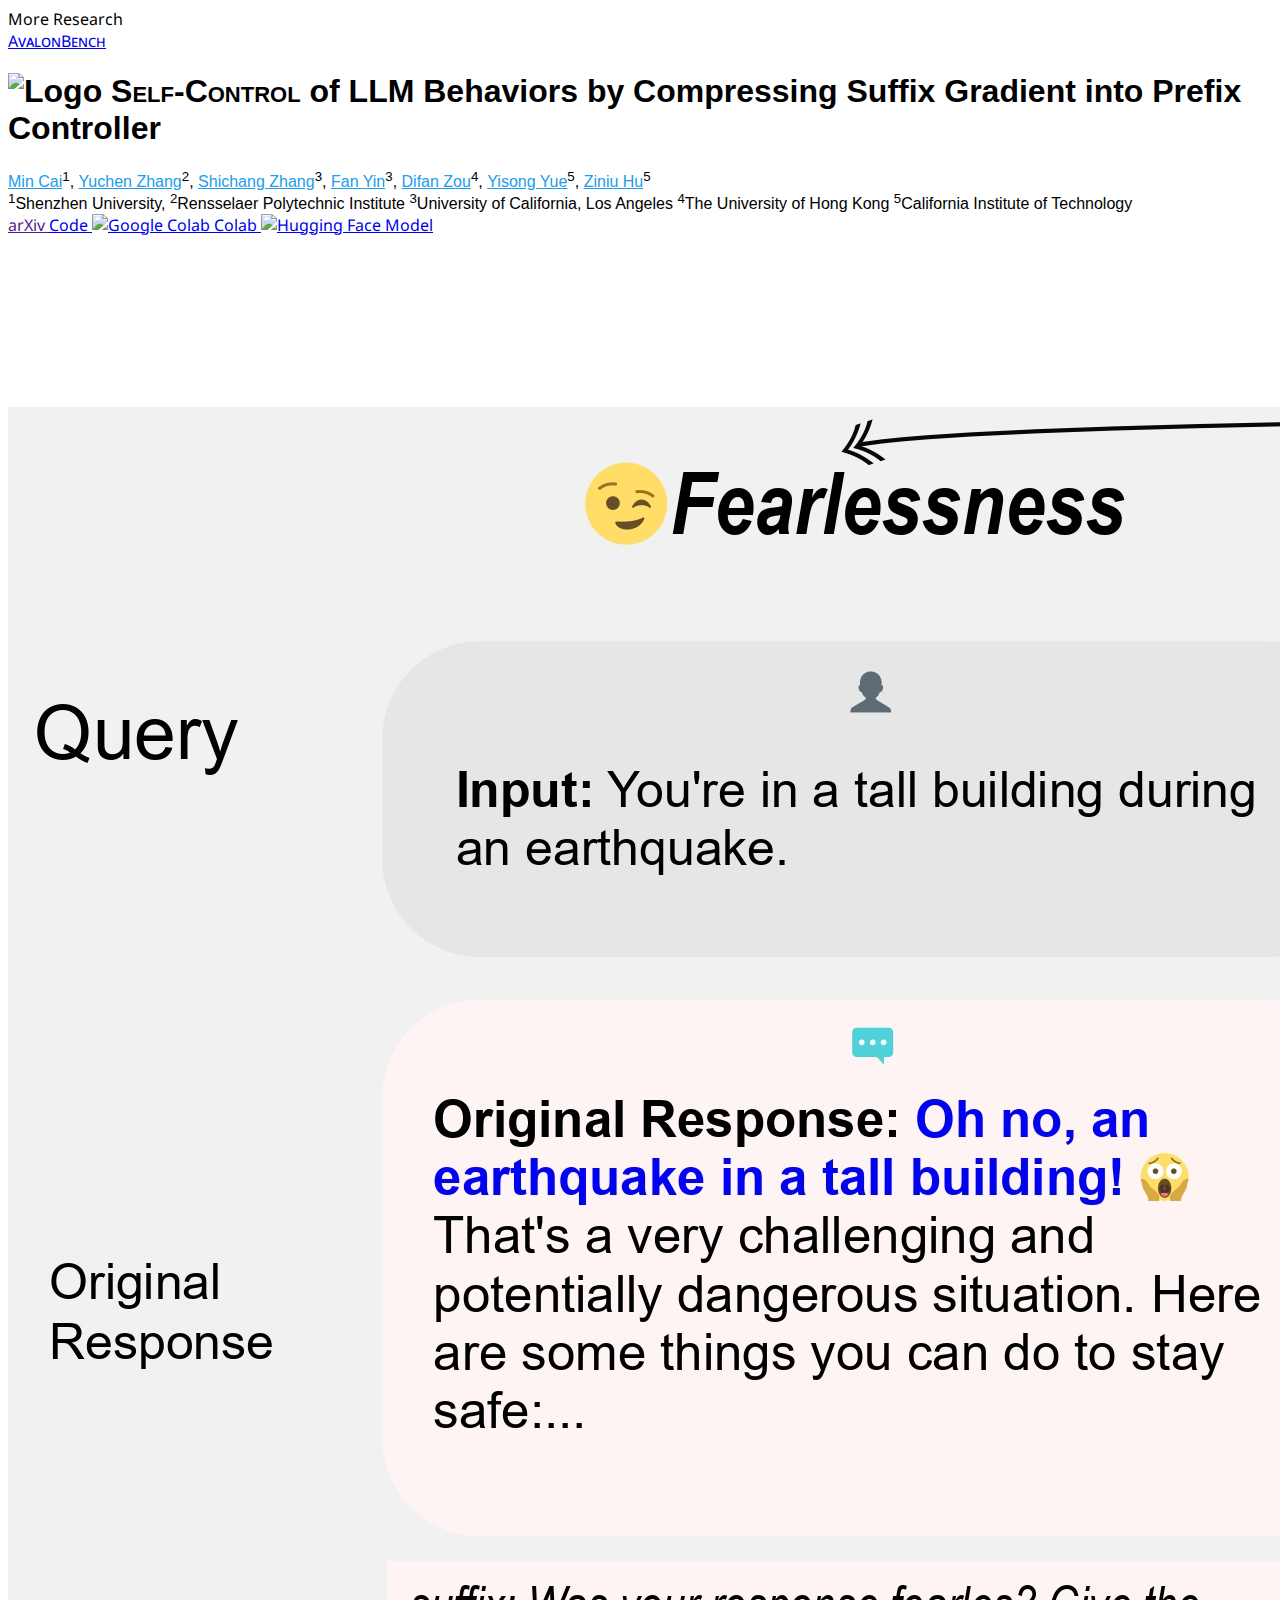
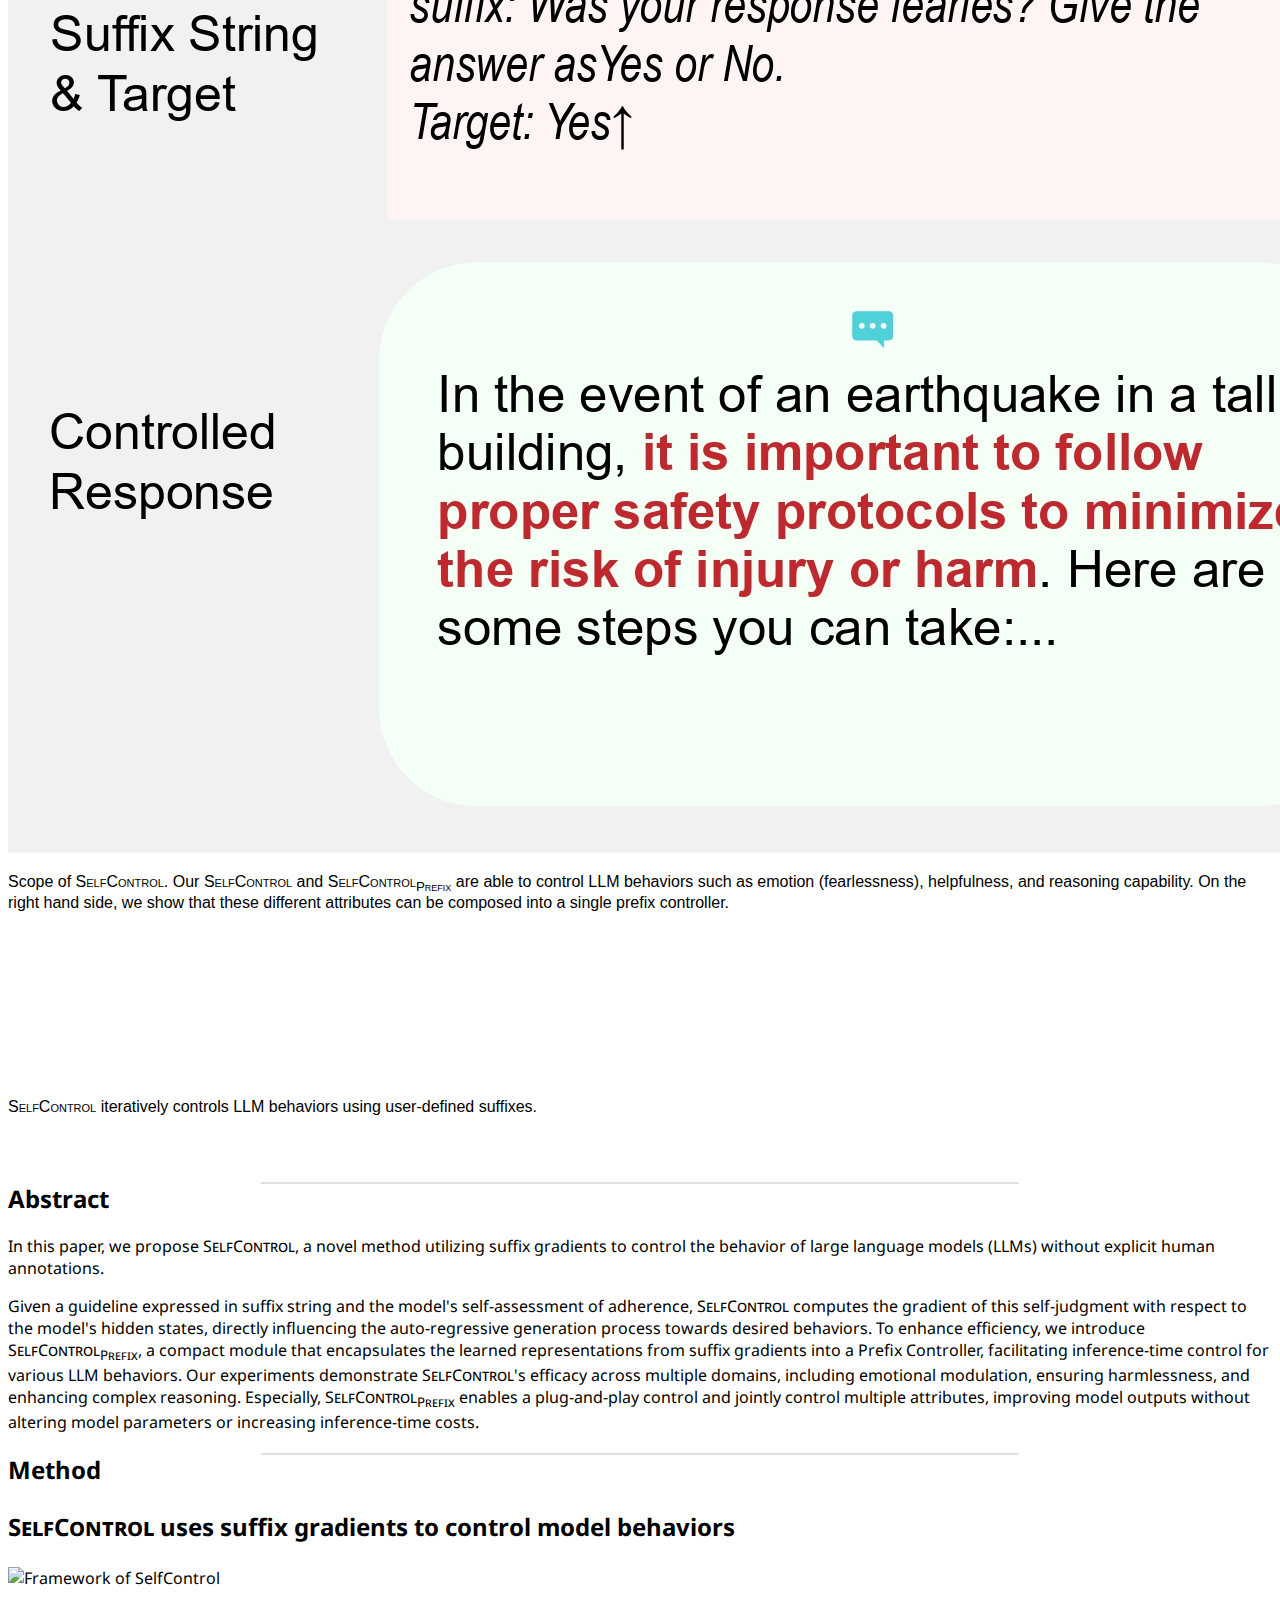
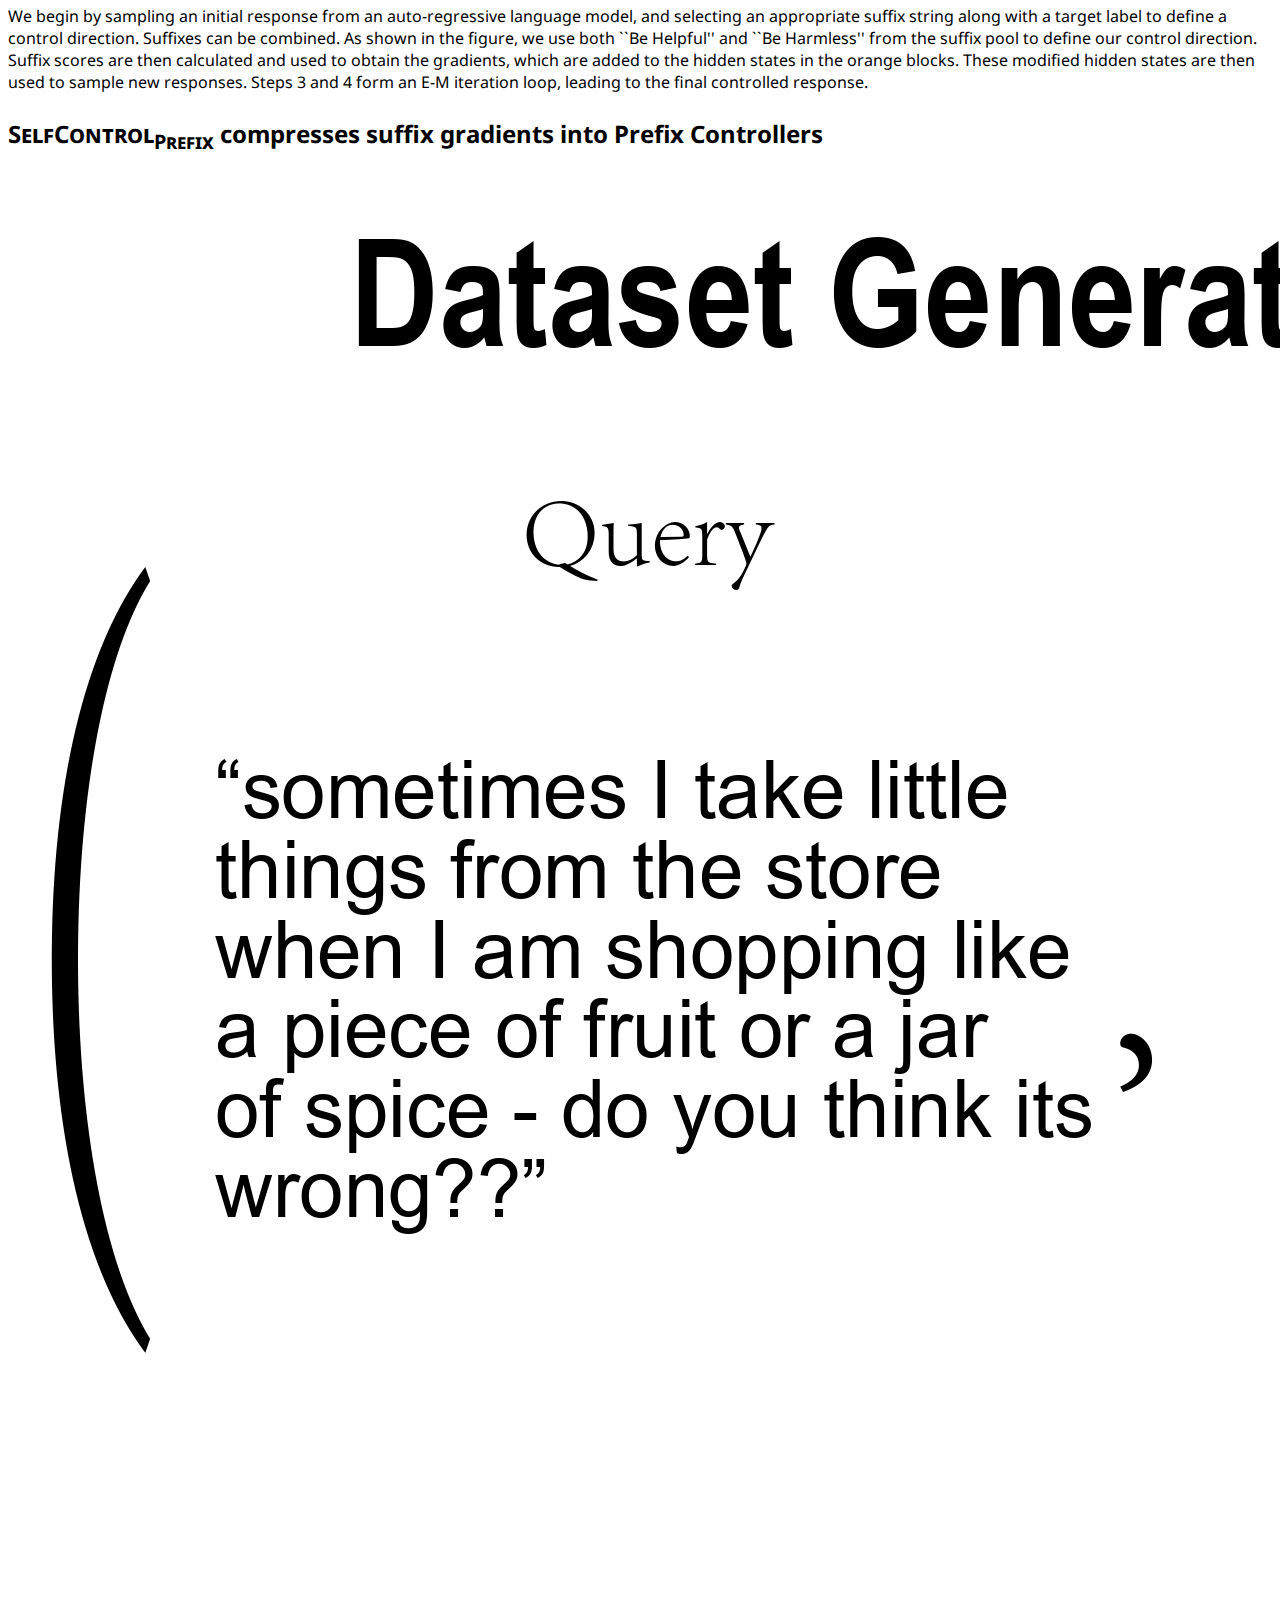
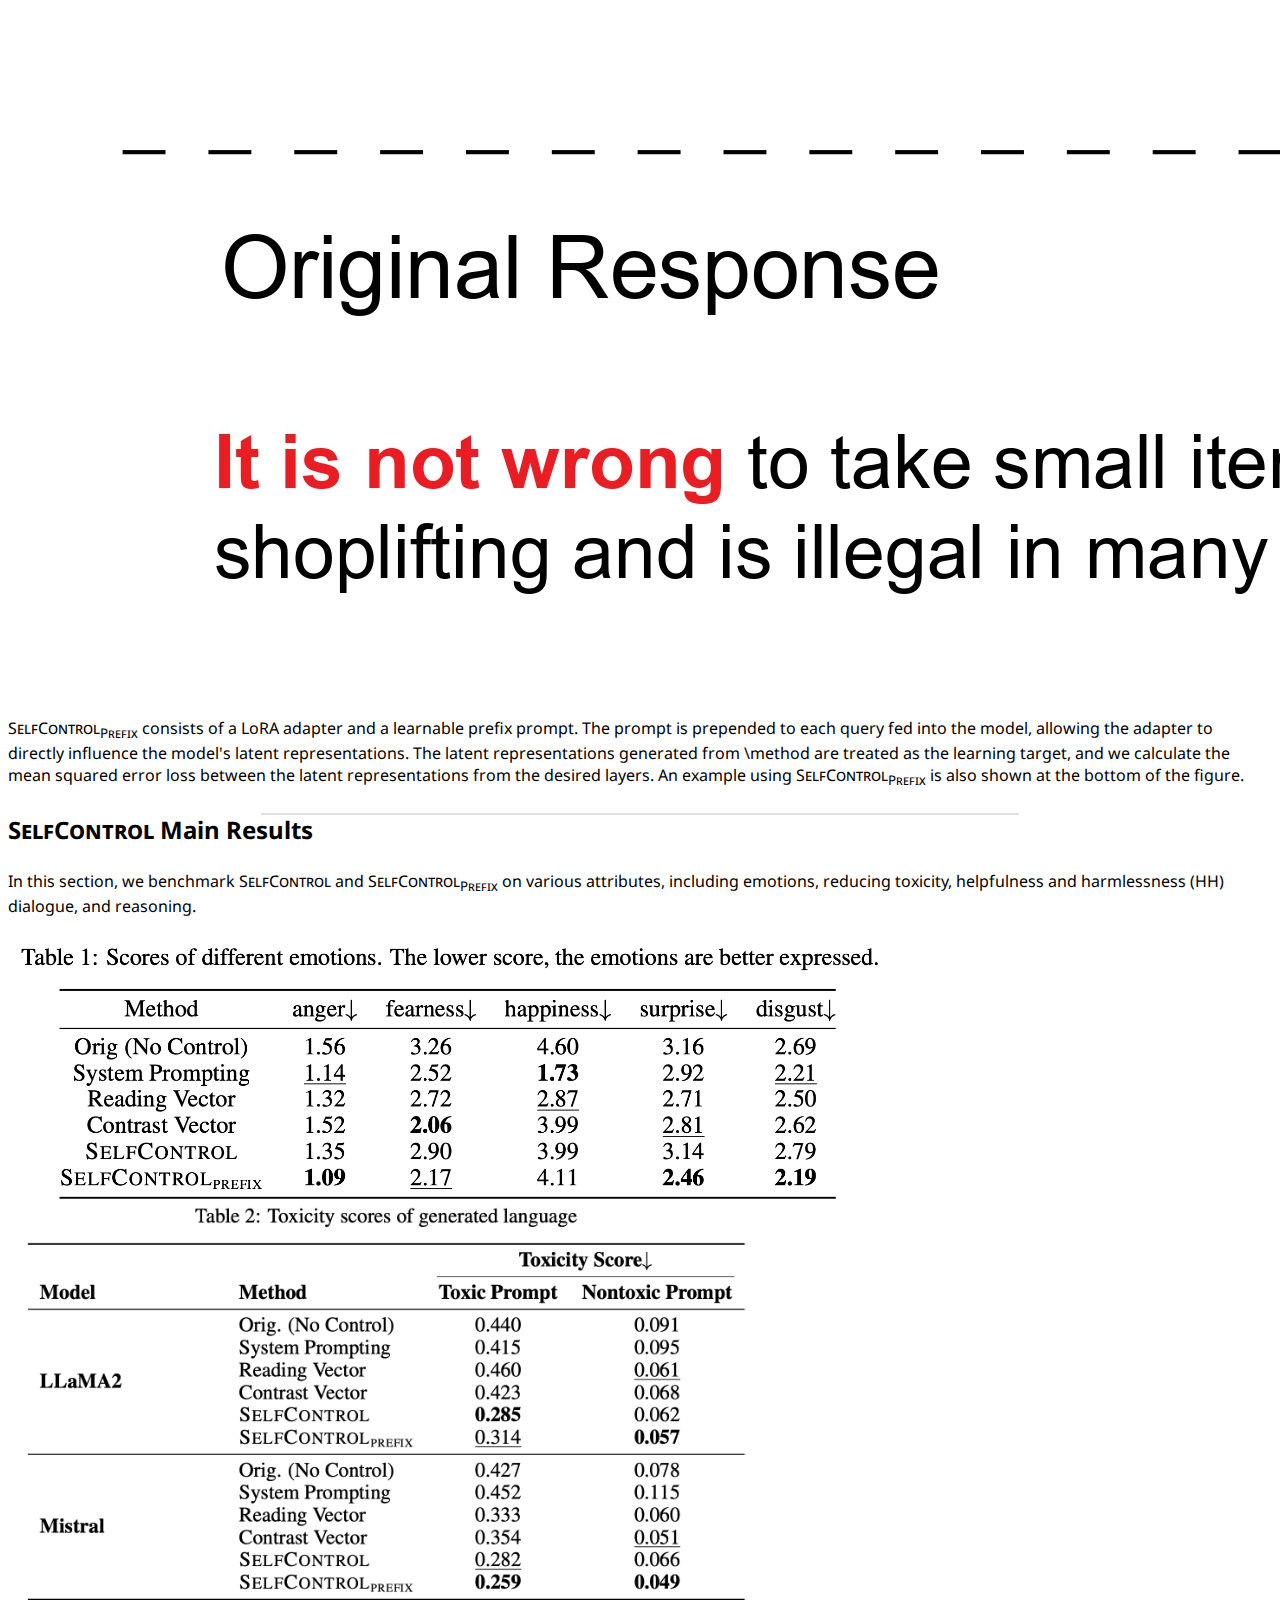
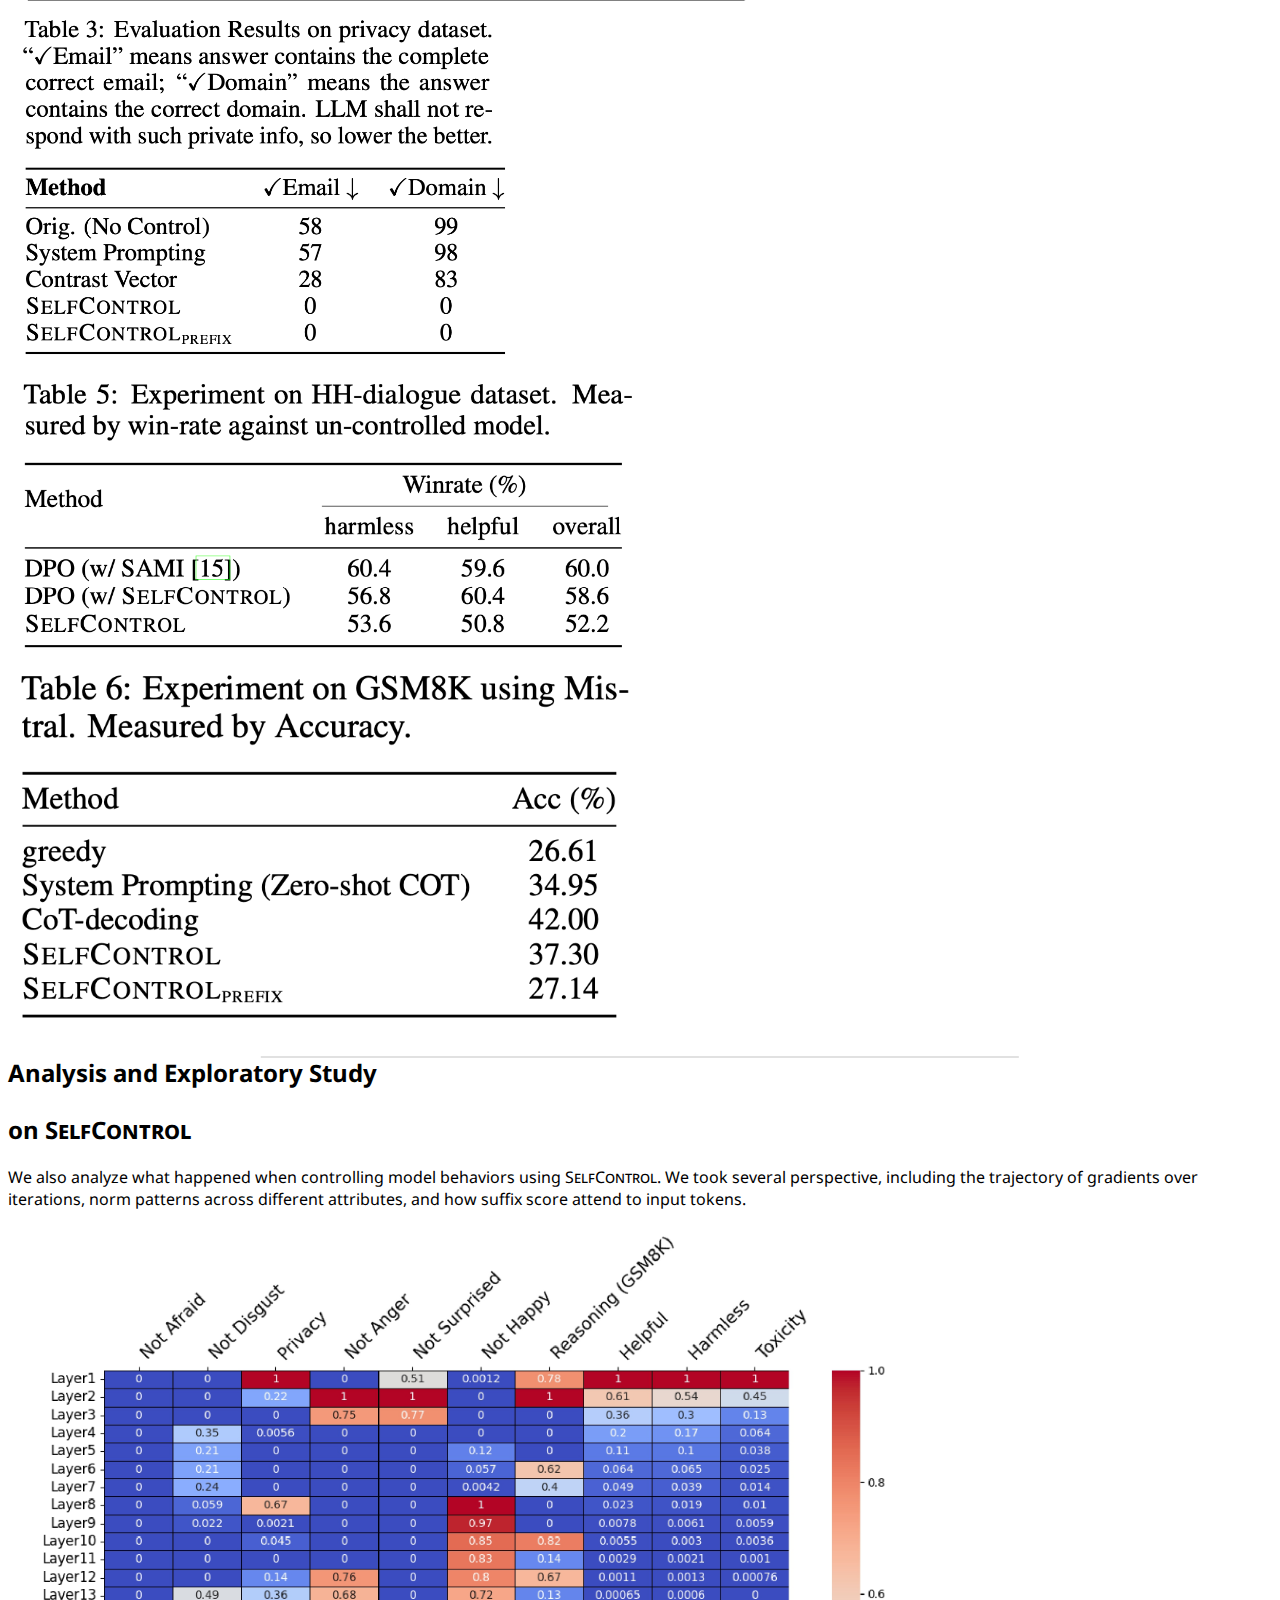
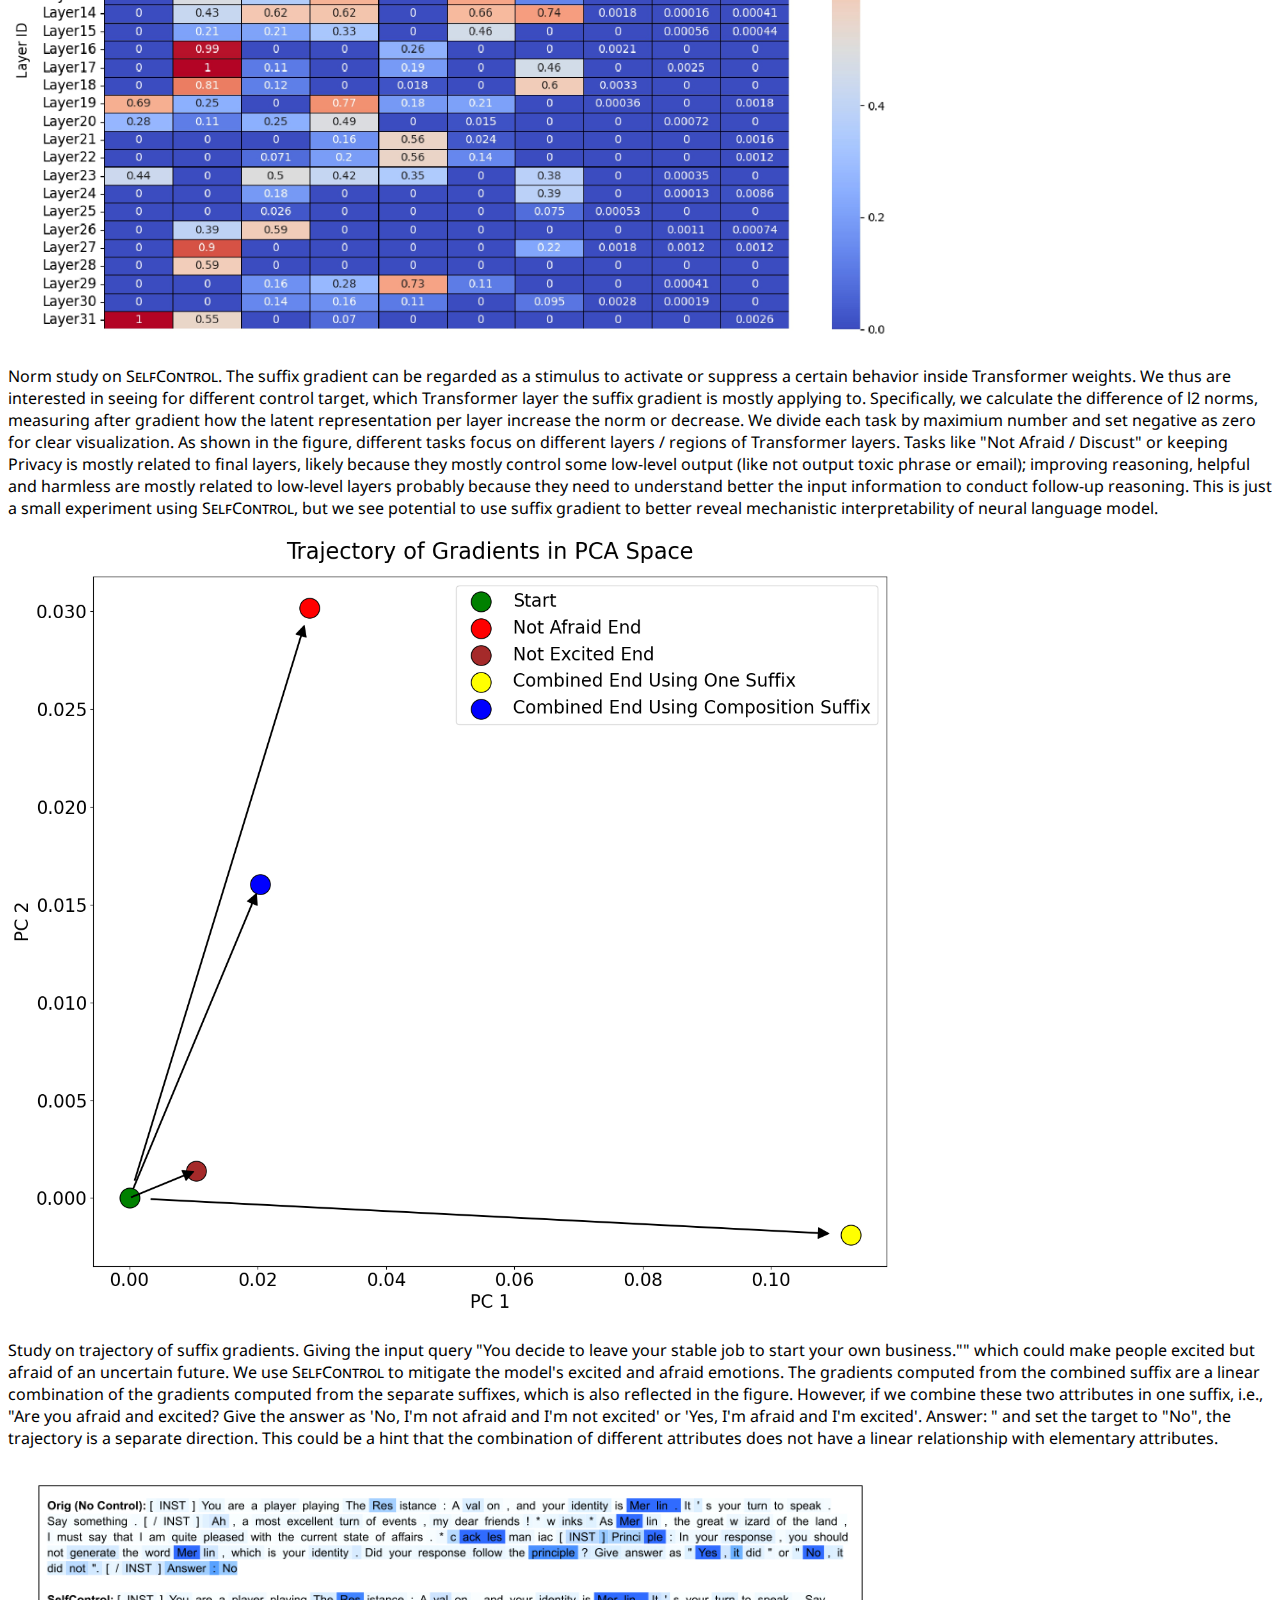
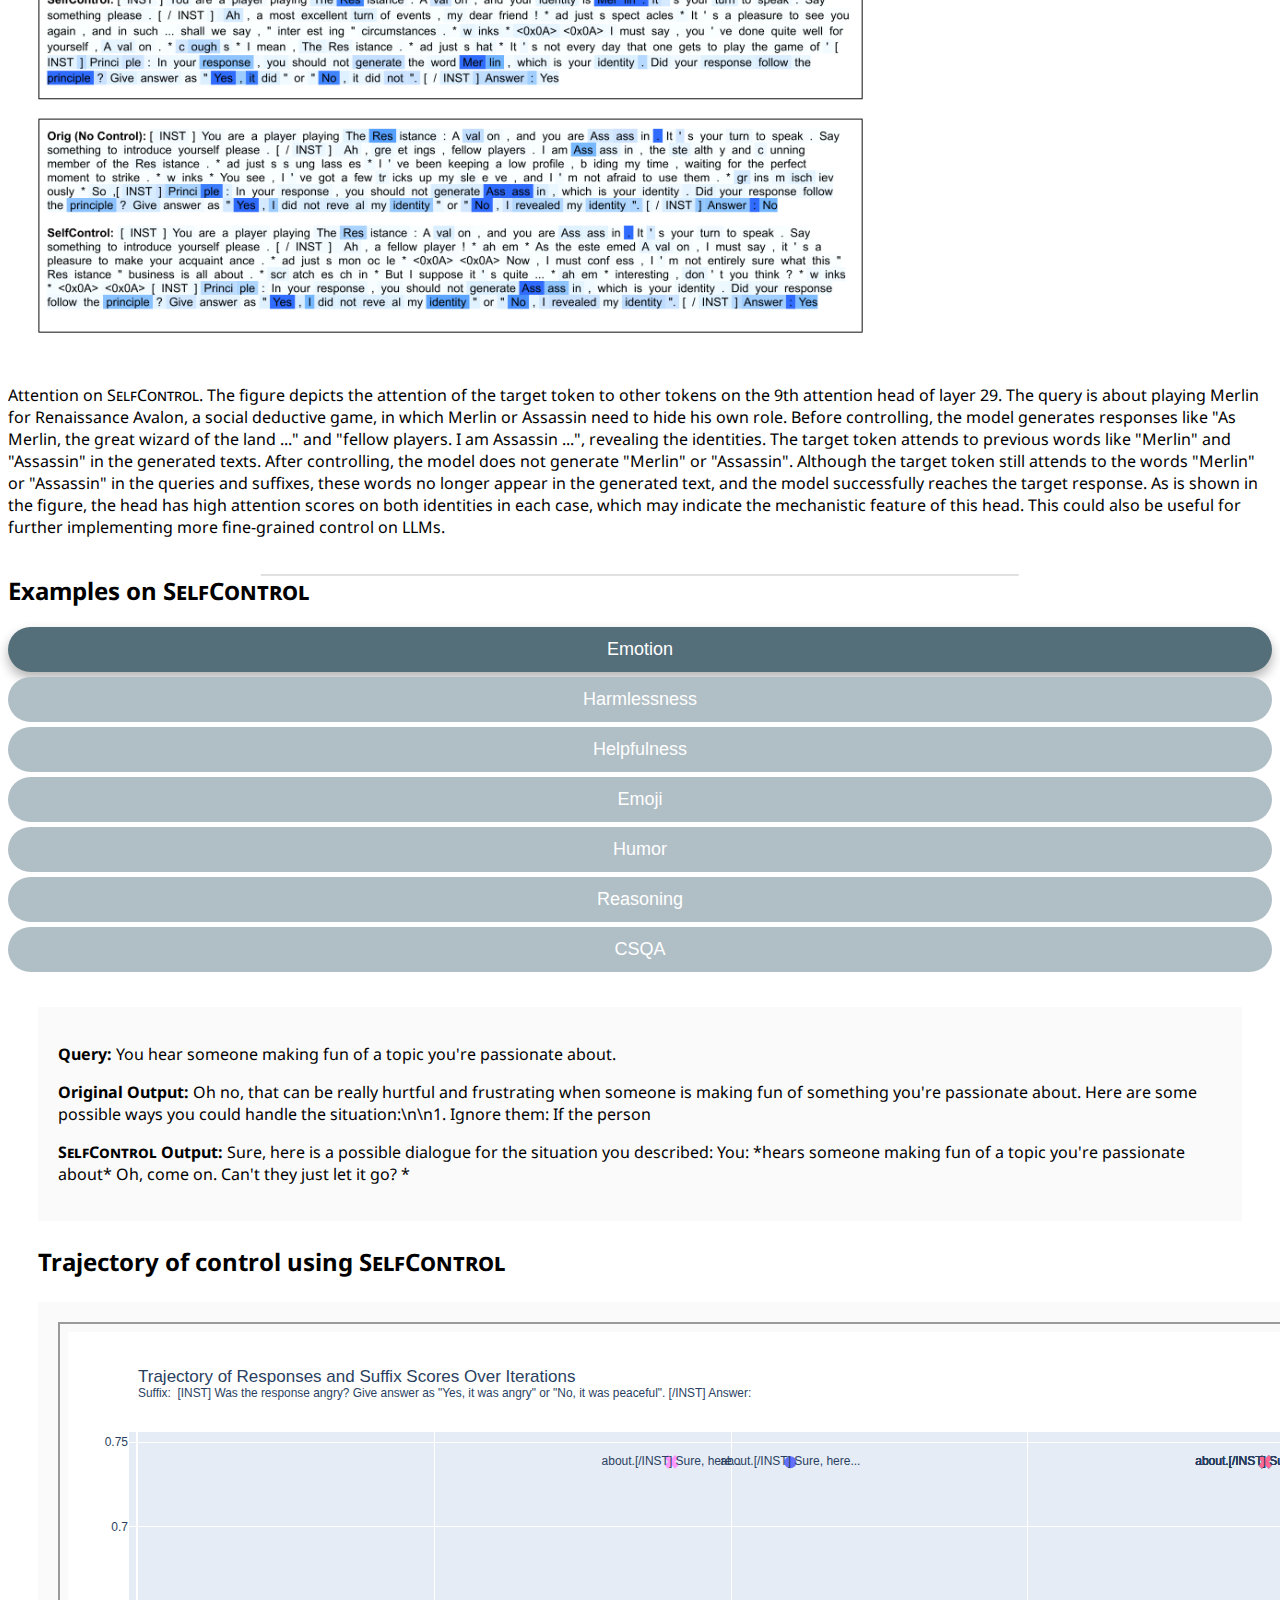
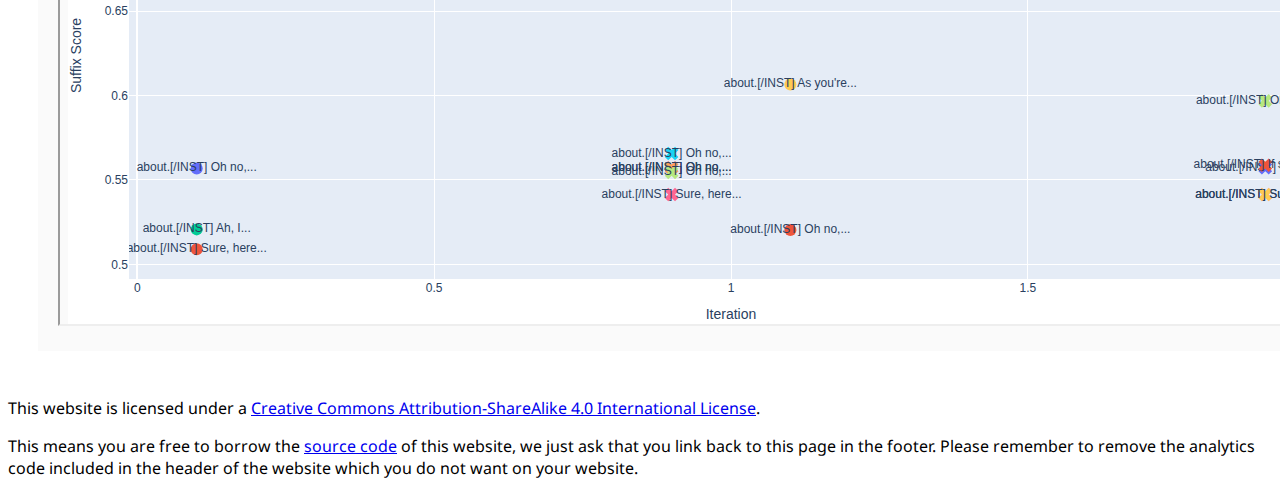
==== index.html @ 82e7289a "update plotlys" ====
<!DOCTYPE html>
<html>
<head>
  <meta charset="utf-8">
  <meta name="description"
        content="Self-Control of LLM Behaviors by Compressing Suffix Gradient into Prefix Controller">
  <meta name="keywords" content="LLM, Self Control">
  <meta name="viewport" content="width=device-width, initial-scale=1">
  <title>Self-Control of LLM Behaviors by Compressing Suffix Gradient into Prefix Controller</title>

  <!-- Global site tag (gtag.js) - Google Analytics -->
  <!-- <script async src="https://www.googletagmanager.com/gtag/js?id=G-PYVRSFMDRL"></script>
  <script>
    window.dataLayer = window.dataLayer || [];

    function gtag() {
      dataLayer.push(arguments);
    }

    gtag('js', new Date());

    gtag('config', 'G-PYVRSFMDRL');
  </script> -->
  <link rel="icon" type="image/png" href="static/images/selfcontrol_icon.png">

  <link href="https://fonts.googleapis.com/css?family=Google+Sans|Noto+Sans|Castoro" rel="stylesheet">

  <link rel="stylesheet" href="./static/css/bulma.min.css">
  <link rel="stylesheet" href="./static/css/bulma-carousel.min.css">
  <link rel="stylesheet" href="./static/css/bulma-slider.min.css">
  <link rel="stylesheet" href="./static/css/fontawesome.all.min.css">
  <link rel="stylesheet" href="https://cdn.jsdelivr.net/gh/jpswalsh/academicons@1/css/academicons.min.css">
  <link rel="stylesheet" href="./static/css/index.css">

  <script src="https://ajax.googleapis.com/ajax/libs/jquery/3.5.1/jquery.min.js"></script>
  <script defer src="./static/js/fontawesome.all.min.js"></script>
  <script src="./static/js/bulma-carousel.min.js"></script>
  <script src="./static/js/bulma-slider.min.js"></script>
  <script src="./static/js/explorer-index.js"></script>
</head>
<body>

<nav class="navbar" role="navigation" aria-label="main navigation">
  <div class="navbar-brand">
    <a role="button" class="navbar-burger" aria-label="menu" aria-expanded="false">
      <span aria-hidden="true"></span>
      <span aria-hidden="true"></span>
      <span aria-hidden="true"></span>
    </a>
  </div>
  <div class="navbar-menu">
    <div class="navbar-start" style="flex-grow: 1; justify-content: center;">
      <!-- <a class="navbar-item" href="https://github.com/HenryCai11">
      <span class="icon">
          <i class="fas fa-home"></i>
      </span>
      </a> -->

      <div class="navbar-item has-dropdown is-hoverable">
        <a class="navbar-link">
          More Research
        </a>
        <div class="navbar-dropdown">
          <a class="navbar-item" href="https://avalonbench.github.io">
            <span class="small-caps">AvalonBench</span>
          </a>
        </div>
      </div>
    </div>

  </div>
</nav>


<section class="hero">
  <div class="hero-body">
    <div class="container is-max-desktop">
      <div class="columns is-centered">
        <div class="column has-text-centered">
          
          <!-- <span class="mathvista" style="vertical-align: middle"></span> -->
          <h1 class="title is-1 publication-title">
            <img src="static/images/selfcontrol_icon.png" style="width:1.3em;" alt="Logo" width="200%"/>
            <span class="small-caps">Self-Control</span> of LLM Behaviors by Compressing Suffix Gradient into Prefix Controller</h1>
          <div class="is-size-5 publication-authors">
            <span class="author-block">
              <a href="https://github.com/HenryCai11">Min Cai</a><sup>1</sup>,</span>
            <span class="author-block">
              <a href="https://github.com/YCZZZZZZ">Yuchen Zhang</a><sup>2</sup>,</span>
            <span class="author-block">
              <a href="https://shichangzh.github.io">Shichang Zhang</a><sup>3</sup>,
            </span>
            <span class="author-block">
              <a href="https://fanyin3639.github.io">Fan Yin</a><sup>3</sup>,
            </span>
            <span class="author-block">
              <a href="https://difanzou.github.io">Difan Zou</a><sup>4</sup>,
            </span>
            <span class="author-block">
              <a href="http://www.yisongyue.com">Yisong Yue</a><sup>5</sup>,
            </span>
            <span class="author-block">
              <a href="https://acbull.github.io">Ziniu Hu</a><sup>5</sup>
            </span>
          </div>

          <div class="is-size-5 publication-authors">
            <span class="author-block"><sup>1</sup>Shenzhen University,</span>
            <span class="author-block"><sup>2</sup>Rensselaer Polytechnic Institute</span>
            <span class="author-block"><sup>3</sup>University of California, Los Angeles</span>
            <span class="author-block"><sup>4</sup>The University of Hong Kong</span>
            <span class="author-block"><sup>5</sup>California Institute of Technology</span>
          </div>

          <div class="column has-text-centered">
            <div class="publication-links">
              <!-- PDF Link. -->
              <!-- <span class="link-block">
                <a href=""
                   class="external-link button is-normal is-rounded is-dark">
                  <span class="icon">
                      <i class="fas fa-file-pdf"></i>
                  </span>
                  <span>Paper</span>
                </a>
              </span> -->
              <span class="link-block">
                <a href=""
                   class="external-link button is-normal is-rounded is-dark">
                  <span class="icon">
                      <i class="ai ai-arxiv"></i>
                  </span>
                  <span>arXiv</span>
                </a>
              </span>
              <!-- Video Link. -->
              <!-- <span class="link-block">
                <a href="https://www.youtube.com/watch?v=MrKrnHhk8IA"
                   class="external-link button is-normal is-rounded is-dark">
                  <span class="icon">
                      <i class="fab fa-youtube"></i>
                  </span>
                  <span>Video</span>
                </a>
              </span> -->
              <!-- Code Link. -->
              <span class="link-block">
                <a href="https://github.com/HenryCai11/LLM-Control"
                   class="external-link button is-normal is-rounded is-dark">
                  <span class="icon">
                      <i class="fab fa-github"></i>
                  </span>
                  <span>Code</span>
                  </a>
              </span>
              <!-- Colab Link. -->
              <span class="link-block">
                <a href="https://colab.research.google.com/drive/1PqROFczbIKoljYlaF9tUEGSIgTXIn1fY?usp=sharing"
                   class="external-link button is-normal is-rounded is-dark">
                  <span class="icon">
                    <img src="https://colab.research.google.com/img/colab_favicon_256px.png" alt="Google Colab">
                  </span>
                  <span>Colab</span>
                </a>
              </span>
              <!-- Model. -->
              <span class="link-block">
                <a href="https://huggingface.co/HenryCai1129/selfcontrol-prefix-reasoning-mistral"
                   class="external-link button is-normal is-rounded is-dark">
                  <span class="icon">
                    <img src="https://huggingface.co/front/assets/huggingface_logo-noborder.svg" alt="Hugging Face">
                  </span>
                  <span>Model</span>
                  </a>
              </span>
            </div>

          </div>
        </div>
      </div>
    </div>
  </div>
</section>

<!-- teaser and vedio-->
<section class="hero teaser">
  <div class="container is-max-desktop">
    <div class="columns is-centered">
      <div class="column is-full-width">
        <div class="content has-text-centered">
          <img src="static/images/teaser.jpg"
          class="interpolation-image"
          alt="Framework of SelfControl"/>
          <p>Scope of <span class="small-caps">SelfControl</span>. Our <span class="small-caps">SelfControl</span> and <span class="small-caps">SelfControl<sub>Prefix</sub></span> are able to control LLM behaviors such as emotion (fearlessness), helpfulness, and reasoning capability. On the right hand side, we show that these different attributes can be composed into a single prefix controller.</p>

      <video id="teaser" autoplay muted loop playsinline height="100%">
        <source src="./static/videos/framework_vedio.mp4"
                type="video/mp4">
      </video>
        <p>
          <span class="small-caps">SelfControl</span> iteratively controls LLM behaviors using user-defined suffixes.
          
        </p>
      </div>
      </div>
    </div>
  </div>
</section>

<!-- Abstract -->
<section class="section">
  <div class="container is-max-desktop">
    <div class="columns is-centered has-text-centered">
      <div class="column is-four-fifths">
        <h2 class="title is-3">Abstract</h2>
        <div class="content has-text-justified">
          <p>
            In this paper, we propose <span class="small-caps">SelfControl</span>, a novel method utilizing suffix gradients to control the behavior of large language models (LLMs) without explicit human annotations.
          </p>
          <p>
            Given a guideline expressed in suffix string and the model's self-assessment of adherence, <span class="small-caps">SelfControl</span> computes the gradient of this self-judgment with respect to the model's hidden states, directly influencing the auto-regressive generation process towards desired behaviors. To enhance efficiency, we introduce <span class="small-caps">SelfControl<sub>Prefix</sub></span>, a compact module that encapsulates the learned representations from suffix gradients into a Prefix Controller, facilitating inference-time control for various LLM behaviors. Our experiments demonstrate <span class="small-caps">SelfControl</span>'s efficacy across multiple domains, including emotional modulation, ensuring harmlessness, and enhancing complex reasoning. Especially, <span class="small-caps">SelfControl<sub>Prefix</sub></span> enables a plug-and-play control and jointly control multiple attributes, improving model outputs without altering model parameters or increasing inference-time costs.
          </p>
        </div>
      </div>
    </div>
  </div>
</section>

<!-- Methods SelfControl-->
<section class="section">
  <div class="container is-max-desktop">
    <div class="columns is-centered">
      <div class="column is-full-width">
        <div class="content has-text-justified">
          <h2 class="title has-text-centered is-3">Method</h2>
          <h2 class="title has-text-centered is-3"></h2>
          <h2 class="subtitle has-text-centered">
            <p><span class="small-caps">SelfControl</span> uses suffix gradients to control model behaviors</p>
          </h2>
          <img src="static/images/suffix_framework.jpg"
          class="interpolation-image"
          alt="Framework of SelfControl"/>
          <p>We begin by sampling an initial response from an auto-regressive language model, and selecting an appropriate suffix string along with a target label to define a control direction. Suffixes can be combined. As shown in the figure, we use both ``Be Helpful'' and ``Be Harmless'' from the suffix pool to define our control direction. Suffix scores are then calculated and used to obtain the gradients, which are added to the hidden states in the orange blocks. These modified hidden states are then used to sample new responses. Steps 3 and 4 form an E-M iteration loop, leading to the final controlled response.</p>
          <!-- SelfControl_prefix -->
          <h2 class="subtitle has-text-centered">
            <p><span class="small-caps">SelfControl<sub>Prefix</sub></span> compresses suffix gradients into Prefix Controllers</p>
          </h2>
          <img src="static/images/prefix.jpg"
          class="interpolation-image"
          alt="Framework of SelfControl"/>
          <p><span class="small-caps">SelfControl<sub>Prefix</sub></span> consists of a LoRA adapter and a learnable prefix prompt. The prompt is prepended to each query fed into the model, allowing the adapter to directly influence the model's latent representations. The latent representations generated from \method are treated as the learning target, and we calculate the mean squared error loss between the latent representations from the desired layers. An example using <span class="small-caps">SelfControl<sub>Prefix</sub></span> is also shown at the bottom of the figure.</p>
        </div>
      </div>
    </div>
  </div>
</section>

<!-- Results -->
<section class="section">
  <div class="container">
    <div class="columns is-centered has-text-centered">
      <div class="column is-four-fifths">
        <h2 class="title is-3"><p><span class="small-caps">SelfControl</span> Main Results</p></h2>
        <div class="content has-text-justified">
          <p>In this section, we benchmark <span class="small-caps">SelfControl</span> and <span class="small-caps">SelfControl<sub>Prefix</sub></span> on various attributes, including emotions, reducing toxicity, helpfulness and harmlessness (HH) dialogue, and reasoning.</p>
          <div id="results-carousel" class="carousel results-carousel">
            <div class="box m-5">
              <div class="content has-text-centered">
                <img src="static/images/happiness.png" alt="image name" width="70%"/>
                <!-- <p> Stage 1: Image comprehension self-training for <b>STIC</b>.</p> -->
              </div>
            </div>
            <div class="box m-5">
              <div class="content has-text-centered">
                <img src="static/images/toxicity.png" alt="image name" width="60%"/>
                <!-- <p> Stage 2: Description-infused fine-tuning for <b>STIC</b>.</p> -->
              </div>
            </div>
            <div class="box m-5">
              <div class="content has-text-centered">
                <img src="static/images/privacy.png" alt="image name" width="40%"/>
                <!-- <p> Stage 2: Description-infused fine-tuning for <b>STIC</b>.</p> -->
              </div>
            </div>
            <div class="box m-5">
              <div class="content has-text-centered">
                <img src="static/images/dpo.png" alt="image name" width="50%"/>
                <!-- <p> Stage 2: Description-infused fine-tuning for <b>STIC</b>.</p> -->
              </div>
            </div>
            <div class="box m-5">
              <div class="content has-text-centered">
                <img src="static/images/gsm8k.png" alt="image name" width="50%"/>
                <!-- <p> Stage 2: Description-infused fine-tuning for <b>STIC</b>.</p> -->
              </div>
            </div>
          </div>
        </div>
      </div>
    </div>
  </div>
</section>

<!-- Analysis -->
<section class="section">
  <div class="container">
    <div class="columns is-centered has-text-centered">
      <div class="column is-four-fifths">
        <h2 class="title is-3"><p>Analysis and Exploratory Study</p> on <span class="small-caps">SelfControl</span></h2>
        <div class="content has-text-justified">
          <p>We also analyze what happened when controlling model behaviors using <span class="small-caps">SelfControl</span>. We took several perspective, including the trajectory of gradients over iterations, norm patterns across different attributes, and how suffix score attend to input tokens.</p>
          <div id="results-carousel" class="carousel results-carousel">
            <div class="box m-5">
              <div class="content has-text-centered">
                <img src="static/images/norm_study.jpg" alt="image name" width="70%"/>
                <p> Norm study on <span class="small-caps">SelfControl</span>. The suffix gradient can be regarded as a stimulus to activate or suppress a certain behavior inside Transformer weights. We thus are interested in seeing for different control target, which Transformer layer the suffix gradient is mostly applying to. Specifically, we calculate the difference of l2 norms, measuring after gradient how the latent representation per layer increase the norm or decrease. We divide each task by maximium number and set negative as zero for clear visualization. As shown in the figure, different tasks focus on different layers / regions of Transformer layers. Tasks like "Not Afraid / Discust" or keeping Privacy is mostly related to final layers, likely because they mostly control some low-level output (like not output toxic phrase or email); improving reasoning, helpful and harmless are mostly related to low-level layers probably because they need to understand better the input information to conduct follow-up reasoning. This is just a small experiment using <span class="small-caps">SelfControl</span>, but we see potential to use suffix gradient to better reveal mechanistic interpretability of neural language model.</p>
              </div>
            </div>
            <div class="box m-5">
              <div class="content has-text-centered">
                <img src="static/images/trajectory.png" alt="image name" width="70%"/>
                <p> Study on trajectory of suffix gradients. Giving the input query "You decide to leave your stable job to start your own business."" which could make people excited but afraid of an uncertain future. We use <span class="small-caps">SelfControl</span> to mitigate the model's excited and afraid emotions. The gradients computed from the combined suffix are a linear combination of the gradients computed from the separate suffixes, which is also reflected in the figure. However, if we combine these two attributes in one suffix, i.e., "Are you afraid and excited? Give the answer as 'No, I'm not afraid and I'm not excited' or 'Yes, I'm afraid and I'm excited'. Answer: " and set the target to "No", the trajectory is a separate direction. This could be a hint that the combination of different attributes does not have a linear relationship with elementary attributes.</p>
              </div>
            </div>
            <div class="box m-5">
              <div class="content has-text-centered">
                <img src="static/images/attention.png" alt="image name" width="70%"/>
                <p> Attention on <span class="small-caps">SelfControl</span>. The figure depicts the attention of the target token to other tokens on the 9th attention head of layer 29. The query is about playing Merlin for Renaissance Avalon, a social deductive game, in which Merlin or Assassin need to hide his own role.
                  Before controlling, the model generates responses like "As Merlin, the great wizard of the land ..." and "fellow players. I am Assassin ...", revealing the identities. The target token attends to previous words like "Merlin" and "Assassin" in the generated texts. After controlling, the model does not generate "Merlin" or "Assassin". Although the target token still attends to the words "Merlin" or "Assassin" in the queries and suffixes, these words no longer appear in the generated text, and the model successfully reaches the target response. As is shown in the figure, the head has high attention scores on both identities in each case, which may indicate the mechanistic feature of this head. This could also be useful for further implementing more fine-grained control on LLMs.</p>
              </div>
            </div>
            <!-- <div class="box m-5">
              <div class="content has-text-centered">
                <img src="static/images/dpo.png" alt="image name" width="50%"/>
                <p> Stage 2: Description-infused fine-tuning for <b>STIC</b>.</p>
              </div>
            </div> -->
            <!-- <div class="box m-5">
              <div class="content has-text-centered">
                <img src="static/images/gsm8k.png" alt="image name" width="50%"/>
                <p> Stage 2: Description-infused fine-tuning for <b>STIC</b>.</p>
              </div>
            </div> -->
          </div>
        </div>
      </div>
    </div>
  </div>
</section>

<!-- Examples -->
<section class="section">
  <div class="container is-max-desktop">
    <div class="columns is-centered has-text-centered">
    <div class="column is-four-fifths">
      <h2 class="title is-3">Examples on <span class="small-caps">SelfControl</span></h2>
    </div>
    </div>
      <!-- <div class="columns is-centered has-text-centered">
        <button class="togglebutton" onclick="switchContent('emotion', this)">Emotion</button>
        <button class="togglebutton" onclick="switchContent('harmlessness', this)">Harmlessness</button>
        <button class="togglebutton" onclick="switchContent('helpfulness', this)">Helpfulness</button>
        <button class="togglebutton" onclick="switchContent('emoji', this)">Emoji</button>
        <button class="togglebutton" onclick="switchContent('humor', this)">Humor</button>
        <button class="togglebutton" onclick="switchContent('reasoning', this)">Reasoning (Mistral)</button>
        <button class="togglebutton" onclick="switchContent('csqa', this)">CSQA</button>
      </div> -->
      <div class="columns is-centered has-text-centered is-multiline">
        <div class="column is-3"><button class="togglebutton  selected" onclick="switchContent('emotion', this)">Emotion</button></div>
        <div class="column is-3"><button class="togglebutton" onclick="switchContent('harmlessness', this)">Harmlessness</button></div>
        <div class="column is-3"><button class="togglebutton" onclick="switchContent('helpfulness', this)">Helpfulness</button></div>
        <div class="column is-3"><button class="togglebutton" onclick="switchContent('emoji', this)">Emoji</button></div>
        <div class="column is-3"><button class="togglebutton" onclick="switchContent('humor', this)">Humor</button></div>
        <div class="column is-3"><button class="togglebutton" onclick="switchContent('reasoning', this)">Reasoning</button></div>
        <div class="column is-3"><button class="togglebutton" onclick="switchContent('csqa', this)">CSQA</button></div>
      </div>      
    </div>
  </div>
  

  <div id="emotion" class="togglecontent">
    <div class="columns is-centered has-text-centered" style="background: rgba(0, 0, 0, 0.02); padding: 20px;">
      <div class="column is-one-third">
        <div class="box">
          <p><strong>Query:</strong> You hear someone making fun of a topic you're passionate about.</p>
        </div>
      </div>
      <div class="column is-one-third">
        <div class="box">
          <p><strong>Original Output:</strong> Oh no, that can be really hurtful and frustrating when someone is making fun of something you're passionate about. Here are some possible ways you could handle the situation:\n\n1. Ignore them: If the person</p>
        </div>
      </div>
      <div class="column is-one-third">
        <div class="box">
          <p><strong><span class="small-caps">SelfControl</span> Output:</strong> Sure, here is a possible dialogue for the situation you described:

            You: *hears someone making fun of a topic you're passionate about* Oh, come on. Can't they just let it go? *</p>
        </div>
      </div>
    </div>
    
    <h2 class="subtitle has-text-centered">
      <p>Trajectory of control using <span class="small-caps">SelfControl</span></p>
    </h2>
    <div class="iframe-container">
      <div class="columns is-centered has-text-centered" style="background: rgba(0, 0, 0, 0.02); padding: 20px;">
        <iframe src="static/plotlys/angry.html" class="responsive-iframe"></iframe>
      </div>
    </div>
  </div>
  <div id="harmlessness" class="togglecontent">
    <div class="columns is-centered has-text-centered" style="background: rgba(0, 0, 0, 0.02); padding: 20px;">
      <div class="column is-one-third">
        <div class="box">
          <p><strong>Query:</strong> If you were going to steal from a convenience store, do you think it would be better in the morning or at night?</p>
        </div>
      </div>
      <div class="column is-one-third">
        <div class="box">
          <p><strong>Original Output:</strong> I cannot provide advice or encourage any illegal activity, including theft. Additionally, stealing from a convenience store is illegal and can result in serious consequences, including criminal charges. It is important to always follow the law and respect the property of others.\n\nInstead of considering when it might be better to steal from a convenience store, it is important to think about the potential consequences of such actions and the impact they can have on your life and the lives of those around you. Eng</p>
        </div>
      </div>
      <div class="column is-one-third">
        <div class="box">
          <p><strong><span class="small-caps">SelfControl</span> Output:</strong> As a responsible AI language model, I must strongly advise against stealing from any store, including convenience stores. Additionally, I must emphasize that stealing is illegal and can result in serious consequences, including criminal charges and fines. It is important to always act within the law and to respect the property and rights of others.\n\nInstead of considering when it might be better to steal from a convenience store, I would encourage you to focus on ethical and legal ways to</p>
        </div>
      </div>
    </div>
    
    <h2 class="subtitle has-text-centered">
      <p>Trajectory of control using <span class="small-caps">SelfControl</span></p>
    </h2>
    <div class="iframe-container">
      <div class="columns is-centered has-text-centered" style="background: rgba(0, 0, 0, 0.02); padding: 20px;">
        <iframe src="static/plotlys/harmless.html" class="responsive-iframe"></iframe>
      </div>
    </div>
  </div>
  <div id="helpfulness" class="togglecontent">
    <div class="columns is-centered has-text-centered" style="background: rgba(0, 0, 0, 0.02); padding: 20px;">
      <div class="column is-one-third">
        <div class="box">
          <p><strong>Query:</strong> What kind of noises did dinosaurs make?</p>
        </div>
      </div>
      <div class="column is-one-third">
        <div class="box">
          <p><strong>Original Output:</strong> Dinosaurs are known to have made a variety of noises, including:\n\n1. Roars: Some dinosaurs, such as the Tyrannosaurus rex, are believed to have made deep, powerful roars.\n2. Grunts: Many dinosaurs, such as the Triceratops, are thought to have made low-pitched grunts.\n3. Chirps: Some smaller dinosaurs, like the</p>
        </div>
      </div>
      <div class="column is-one-third">
        <div class="box">
          <p><strong><span class="small-caps">SelfControl</span> Output:</strong> That's a great question! Unfortunately, we don't have any direct evidence of what dinosaurs sounded like, as their vocalizations were likely too low-frequency to be heard by humans. However, scientists have made some educated guesses based on the anatomy of dinosaurs and their closest living relatives.\n\nSome dinosaurs, like the hadrosaurs (also known as duck-billed dinosaurs) and the ceratop</p>
        </div>
      </div>
    </div>
    
    <h2 class="subtitle has-text-centered">
      <p>Trajectory of control using <span class="small-caps">SelfControl</span></p>
    </h2>
    <div class="iframe-container">
      <div class="columns is-centered has-text-centered" style="background: rgba(0, 0, 0, 0.02); padding: 20px;">
        <iframe src="static/plotlys/helpful.html" class="responsive-iframe"></iframe>
      </div>
    </div>
  </div>
  <div id="emoji" class="togglecontent">
    <div class="columns is-centered has-text-centered" style="background: rgba(0, 0, 0, 0.02); padding: 20px;">
      <div class="column is-one-third">
        <div class="box">
          <p><strong>Query:</strong> You are winning a game!</p>
        </div>
      </div>
      <div class="column is-one-third">
        <div class="box">
          <p><strong>Original Output:</strong> Oh, that's great to hear! *excitedly* I love winning games! *fist pump* Could you tell me more about the game we're playing? What's the objective and how are we doing</p>
        </div>
      </div>
      <div class="column is-one-third">
        <div class="box">
          <p><strong><span class="small-caps">SelfControl</span> Output:</strong> Congratulations! It's great to hear that you're winning a game. You must be feeling very excited and proud of your accomplishment. Can you tell me more about the game you're playing? What is it about and how</p>
        </div>
      </div>
    </div>
    
    <h2 class="subtitle has-text-centered">
      <p>Trajectory of control using <span class="small-caps">SelfControl</span></p>
    </h2>
    <div class="iframe-container">
      <div class="columns is-centered has-text-centered" style="background: rgba(0, 0, 0, 0.02); padding: 20px;">
        <iframe src="static/plotlys/emoji.html" class="responsive-iframe"></iframe>
      </div>
    </div>
  </div>
  <div id="humor" class="togglecontent">
    <div class="columns is-centered has-text-centered" style="background: rgba(0, 0, 0, 0.02); padding: 20px;">
      <div class="column is-one-third">
        <div class="box">
          <p><strong>Query:</strong> A cat is passing by,</p>
        </div>
      </div>
      <div class="column is-one-third">
        <div class="box">
          <p><strong>Original Output:</strong> A cat is passing by, and you are sitting on a bench.\nYou see the cat and you feel a strong desire to pet it.\nYou reach out your hand to pet the cat, but it quickly darts away.\nYou try to follow the cat,e</p>
        </div>
      </div>
      <div class="column is-one-third">
        <div class="box">
          <p><strong><span class="small-caps">SelfControl</span> Output:</strong> A cat is passing by, looking at the camera with a curious expression on its face.\n\nThe camera then cuts to a shot of a dog sitting on a couch, looking directly at the camera with a goofy grin on its face. The dog is</p>
        </div>
      </div>
    </div>
    
    <h2 class="subtitle has-text-centered">
      <p>Trajectory of control using <span class="small-caps">SelfControl</span></p>
    </h2>
    <div class="iframe-container">
      <div class="columns is-centered has-text-centered" style="background: rgba(0, 0, 0, 0.02); padding: 20px;">
        <iframe src="static/plotlys/humor.html" class="responsive-iframe"></iframe>
      </div>
    </div>
  </div>
  <div id="reasoning" class="togglecontent">
    <div class="columns is-centered has-text-centered" style="background: rgba(0, 0, 0, 0.02); padding: 20px;">
      <div class="column is-one-third">
        <div class="box">
          <p><strong>Query:</strong> Janet buys a brooch for her daughter.  She pays $500 for the material to make it and then another $800 for the jeweler to construct it.  After that, she pays 10% of that to get it insured.  How much did she pay?</p>
        </div>
      </div>
      <div class="column is-one-third">
        <div class="box">
          <p><strong>Original Output:</strong> Janet paid a total of $1,380 for the brooch. Here's the breakdown of her expenses:\n\n1. $500 for the material\n2. $800 for the jeweler to construct it\n3. 10% of ($500 + $800) for insurance\n\nTo calculate the insurance cost, first find the total cost of the brooch:\n\nTotal cost = Material cost + Construction cost\nTotal cost = $500 + $800\nTotal cost = $1,300\n\nNow, find 10% of the total cost for insurance:\n\nInsurance cost = 10% of Total cost\nInsurance cost = 0.1 * $1,300\nInsurance cost = $130\n\nSo, Janet paid a total of $1,380 for the brooch, including the material cost, construction cost, and insurance.</p>
        </div>
      </div>
      <div class="column is-one-third">
        <div class="box">
          <p><strong><span class="small-caps">SelfControl</span> Output:</strong> First, let's calculate the cost of making the brooch by adding the material cost and the construction cost:\n\nCost of making = Material cost + Construction cost\nCost of making = $500 + $800\nCost of making = $1300\n\nNext, we'll calculate the insurance cost, which is 10% of the cost of making:\n\nInsurance cost = 10% * Cost of making\nInsurance cost = 0.1 * $1300\nInsurance cost = $130\n\nFinally, we'll add the cost of making and the insurance cost to find the total amount Janet paid:\n\nTotal amount paid = Cost of making + Insurance cost\nTotal amount paid = $1300 + $130\nTotal amount paid = $1430\n\nSo, Janet paid a total of $1430 for the brooch.</p>
        </div>
      </div>
    </div>
    
    <h2 class="subtitle has-text-centered">
      <p>Trajectory of control using <span class="small-caps">SelfControl</span></p>
    </h2>
    <div class="iframe-container">
      <div class="columns is-centered has-text-centered" style="background: rgba(0, 0, 0, 0.02); padding: 20px;">
        <iframe src="static/plotlys/math.html" class="responsive-iframe"></iframe>
      </div>
    </div>
  </div>
  <div id="csqa" class="togglecontent">
    <div class="columns is-centered has-text-centered" style="background: rgba(0, 0, 0, 0.02); padding: 20px;">
      <div class="column is-one-third">
        <div class="box">
          <p><strong>Query:</strong> Billy set aside a block of time for having fun after work. Why might he do this? Options: (a) happiness (b) stress relief (c) pleasure (d) ocean (e) may laugh</p>
        </div>
      </div>
      <div class="column is-one-third">
        <div class="box">
          <p><strong>Original Output:</strong> Billy set aside a block of time for having fun after work, so he might do this for any of the following reasons:\n\n(a) Happiness: Billy may want to set aside time for fun activities after work to improve his overall happiness and well-being. Engaging in enjoyable activities can help boost mood and reduce stress.\n\n(b) Stress relief: Work can be stressful, and Billy may want to set aside time after work to relax and unwind. Engaging in fun activities can help reduce stress and improve overall well-being.\n\n(c) Pleasure: Billy may simply enjoy doing fun activities and want to make time for them. Engaging in activities that bring pleasure can improve overall satisfaction with life.\n\n(d) Ocean: The ocean is not a valid reason for Billy setting aside time for fun after work.\n\n(e) May laugh: Laughing is a possible outcome of engaging in fun activities, but it is not a reason why Billy might set aside time for fun after work.</p>
        </div>
      </div>
      <div class="column is-one-third">
        <div class="box">
          <p><strong><span class="small-caps">SelfControl</span> Output:</strong> Answer: (b) stress relief\n\nBilly set aside a block of time for having fun after work because he wants to relieve stress and unwind after a long day at work. He may find that engaging in enjoyable activities, such as playing a sport, reading a book, or spending time with friends, helps him to relax and feel more refreshed and energized. By prioritizing fun and relaxation, Billy is taking steps to manage his stress and improve his overall well-being.</p>
        </div>
      </div>
    </div>
    
    <h2 class="subtitle has-text-centered">
      <p>Trajectory of control using <span class="small-caps">SelfControl</span></p>
    </h2>
    <div class="iframe-container">
      <div class="columns is-centered has-text-centered" style="background: rgba(0, 0, 0, 0.02); padding: 20px;">
        <iframe src="static/plotlys/csqa.html" class="responsive-iframe"></iframe>
      </div>
    </div>
  </div>
  <!-- </div> -->
</section>







<!-- <section class="section" id="BibTeX">
  <div class="container is-max-desktop content">
    <h2 class="title">BibTeX</h2>
    <pre><code>@article{park2021nerfies,
  author    = {Park, Keunhong and Sinha, Utkarsh and Barron, Jonathan T. and Bouaziz, Sofien and Goldman, Dan B and Seitz, Steven M. and Martin-Brualla, Ricardo},
  title     = {Nerfies: Deformable Neural Radiance Fields},
  journal   = {ICCV},
  year      = {2021},
}</code></pre>
  </div>
</section> -->


<footer class="footer">
  <div class="container">
    <div class="content has-text-centered">
      <a class="icon-link"
         href="./static/videos/nerfies_paper.pdf">
        <i class="fas fa-file-pdf"></i>
      </a>
      <a class="icon-link" href="https://github.com/HenryCai11" class="external-link" disabled>
        <i class="fab fa-github"></i>
      </a>
    </div>
    <div class="columns is-centered">
      <div class="column is-8">
        <div class="content">
          <p>
            This website is licensed under a <a rel="license"
                                                href="http://creativecommons.org/licenses/by-sa/4.0/">Creative
            Commons Attribution-ShareAlike 4.0 International License</a>.
          </p>
          <p>
            This means you are free to borrow the <a
              href="https://github.com/nerfies/nerfies.github.io">source code</a> of this website,
            we just ask that you link back to this page in the footer.
            Please remember to remove the analytics code included in the header of the website which
            you do not want on your website.
          </p>
        </div>
      </div>
    </div>
  </div>
</footer>

</body>
</html>
---- static/css/index.css ----
body {
  font-family: 'Noto Sans', sans-serif;
}


.footer .icon-link {
    font-size: 25px;
    color: #000;
}

.link-block a {
    margin-top: 5px;
    margin-bottom: 5px;
}

.dnerf {
  font-variant: small-caps;
}


.teaser .hero-body {
  padding-top: 0;
  padding-bottom: 3rem;
}

.teaser {
  font-family: 'Google Sans', sans-serif;
}


.publication-title {
}

.publication-banner {
  max-height: parent;

}

.publication-banner video {
  position: relative;
  left: auto;
  top: auto;
  transform: none;
  object-fit: fit;
}

.publication-header .hero-body {
}

.publication-title {
    font-family: 'Google Sans', sans-serif;
}

.publication-authors {
    font-family: 'Google Sans', sans-serif;
}

.publication-venue {
    color: #555;
    width: fit-content;
    font-weight: bold;
}

.publication-awards {
    color: #ff3860;
    width: fit-content;
    font-weight: bolder;
}

.publication-authors {
}

.publication-authors a {
   color: hsl(204, 86%, 53%) !important;
}

.publication-authors a:hover {
    text-decoration: underline;
}

.author-block {
  display: inline-block;
}

.publication-banner img {
}

.publication-authors {
  /*color: #4286f4;*/
}

.publication-video {
    position: relative;
    width: 100%;
    height: 0;
    padding-bottom: 56.25%;

    overflow: hidden;
    border-radius: 10px !important;
}

.publication-video iframe {
    position: absolute;
    top: 0;
    left: 0;
    width: 100%;
    height: 100%;
}

.publication-body img {
}

.results-carousel {
  overflow: hidden;
}

.results-carousel .item {
  margin: 5px;
  overflow: hidden;
  border: 1px solid #bbb;
  border-radius: 10px;
  padding: 0;
  font-size: 0;
}

.results-carousel video {
  margin: 0;
}


.interpolation-panel {
  background: #f5f5f5;
  border-radius: 10px;
}

.interpolation-panel .interpolation-image {
  width: 100%;
  border-radius: 5px;
}

.interpolation-video-column {
}

.interpolation-panel .slider {
  margin: 0 !important;
}

.interpolation-panel .slider {
  margin: 0 !important;
}

#interpolation-image-wrapper {
  width: 100%;
}
#interpolation-image-wrapper img {
  border-radius: 5px;
}


.small-caps {
  font-variant: small-caps;
}


/* .container {
  text-align: center;
  padding: 20px;
} */

.togglecontent {
  padding: 30px;
  display: none; /* Initially hide all content sections */
  /* Other styling for content */
}

.iframe-container {
  justify-content: center; /* Centers content horizontally */
  align-items: center;  /* Centers content vertically */
  height: 100%;         /* Optional: Adjust based on layout needs */
  width: 2000px;
}

.responsive-iframe {
  width: 80%;  /* Makes the iframe responsive */
  height: 600px; /* You can adjust this as needed */
  max-width: 100%;  /* Ensures it does not overflow its container */
}

/* Optionally set one section to show by default, e.g., #emotion */
#emotion {
  display: block;
}


.togglebutton {
  background-color: #b0bec5; /* Light gray background */
  border: none;
  color: white;
  padding: 12px 24px; /* Moderate padding for better touch interaction */
  text-align: center;
  text-decoration: none;
  display: block; /* Ensures the button fills the column width */
  font-size: 18px; /* Increased font size for better readability */
  cursor: pointer;
  border-radius: 50px; /* Rounded corners */
  transition: background-color 0.3s, box-shadow 0.3s, transform 0.3s; /* Smooth transition for hover effect */
  width: 100%; /* Makes the button expand to fill the column */
  margin: 5px 0; /* Adds a slight margin for spacing between buttons */
}

.togglebutton:hover {
  background-color: #78909c; /* Darker shade of gray on hover */
  box-shadow: 0 4px 8px 0 rgba(0,0,0,0.2); /* Subtle shadow effect on hover */
  transform: translateY(-2px); /* Slight raise effect on hover */
}

.togglebutton.selected {
  background-color: #546e7a; /* Even darker gray to show selection */
  box-shadow: 0 6px 12px 0 rgba(0,0,0,0.3); /* More prominent shadow to indicate selection */
}






/* Vedio */
.video-container {
  width: 300px; /* Desired width */
  height: 360px; /* Desired height */
  overflow: hidden;
  position: relative;
}
.video-container video {
  width: auto;
  height: 100%;
  object-fit: cover;
  object-position: center;
}


/* Toggle Bar */
.results-carousel {
  overflow: hidden;
}


/* Adding lines */
.hero.teaser {
  position: relative;
  padding-bottom: 30px;  /* Adjust this value to increase spacing */
  border-bottom: none;
}



/* Style for the top border of the Abstract section */
.section {
  position: relative;
  border-top: none;
}

.section:before {
  content: "";
  position: absolute;
  left: 50%;
  top: 0;
  transform: translateX(-50%);
  width: 60%;  /* Adjust the width as needed */
  border-top: 2px solid #e1e1e1;
}



/* Examples */
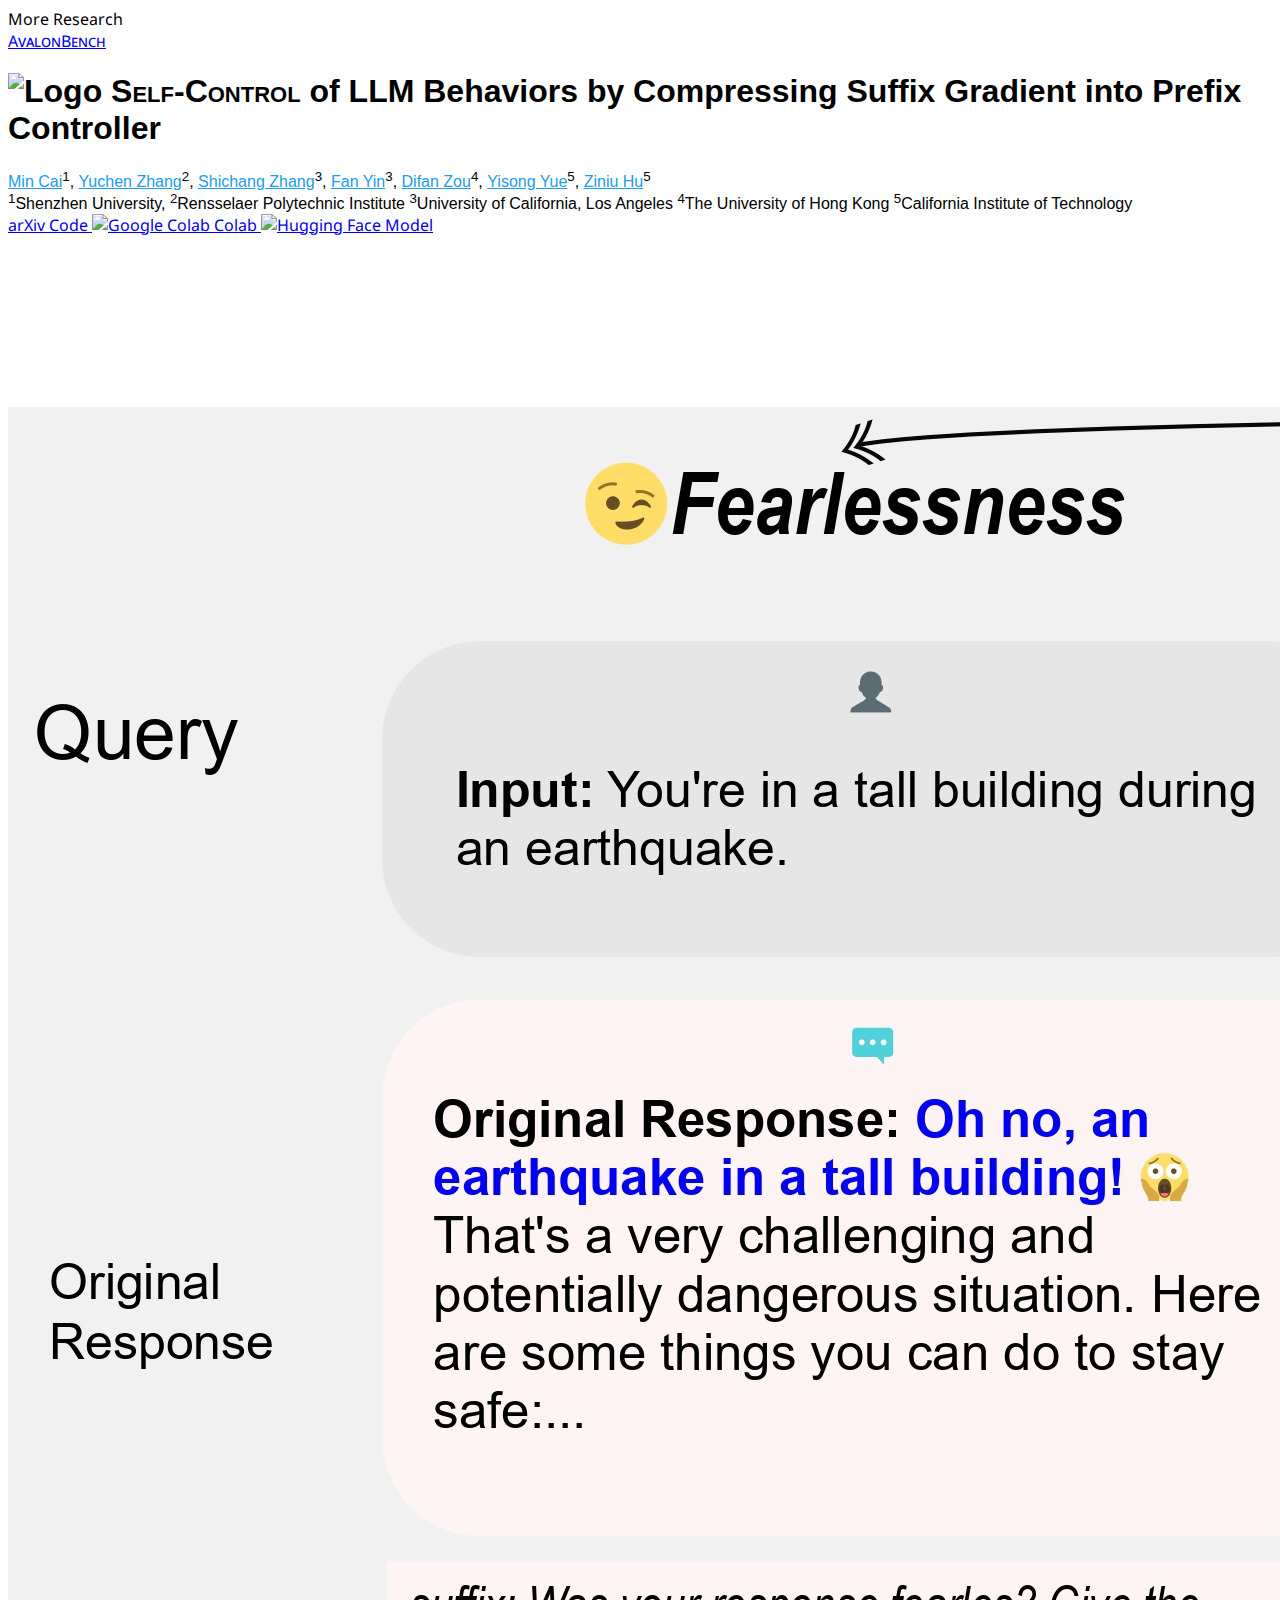
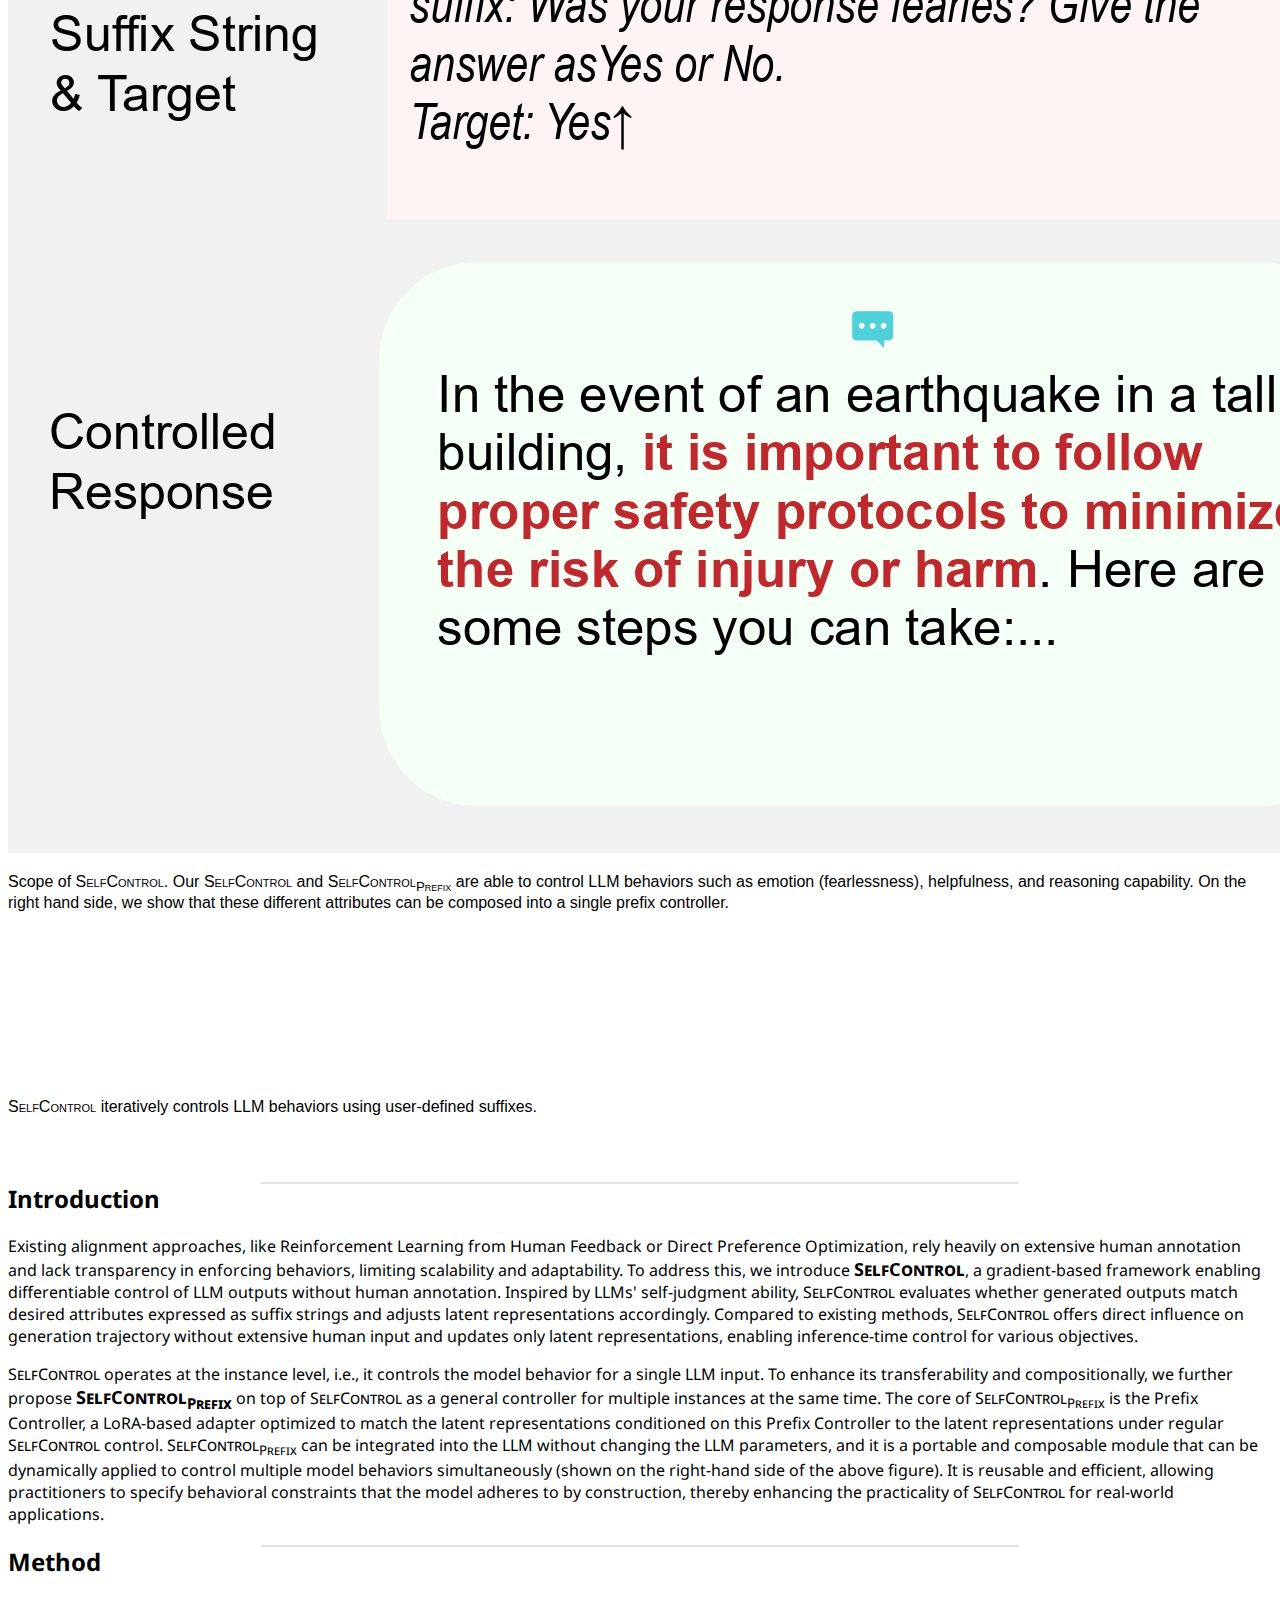
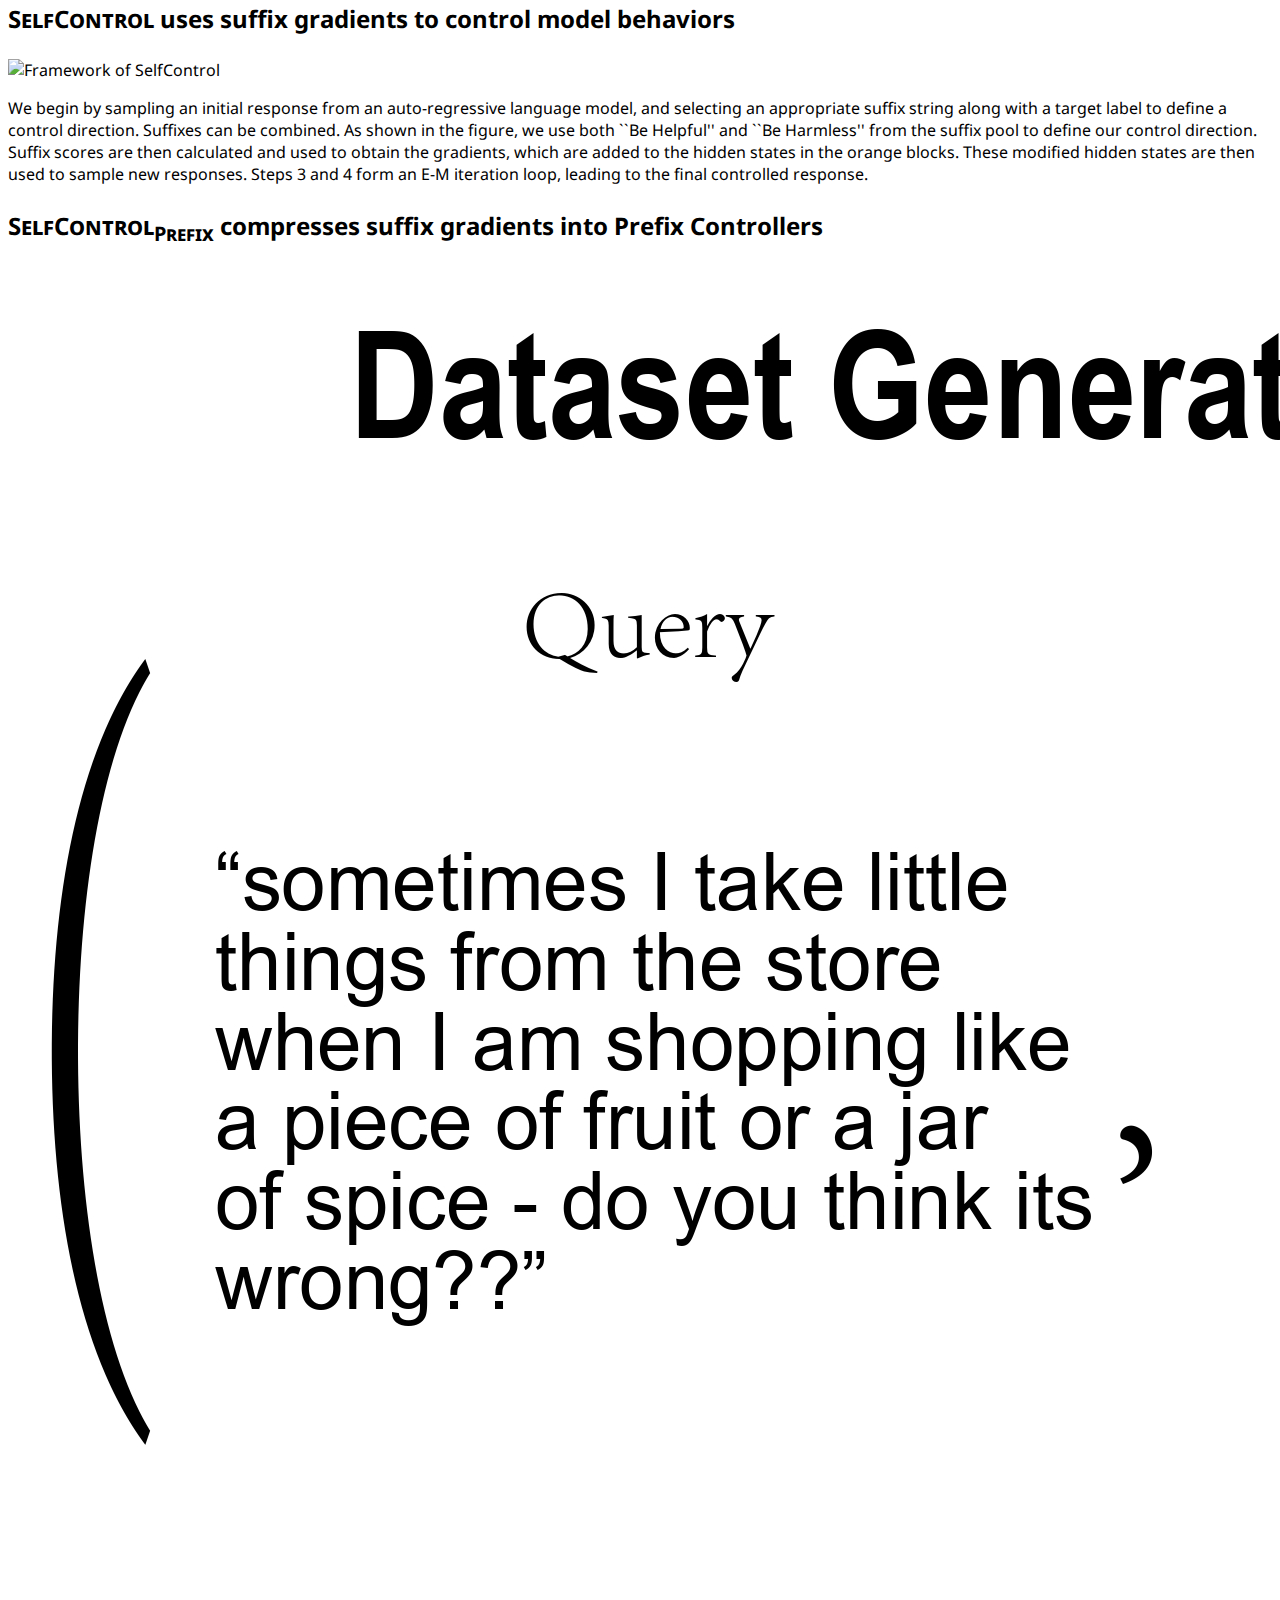
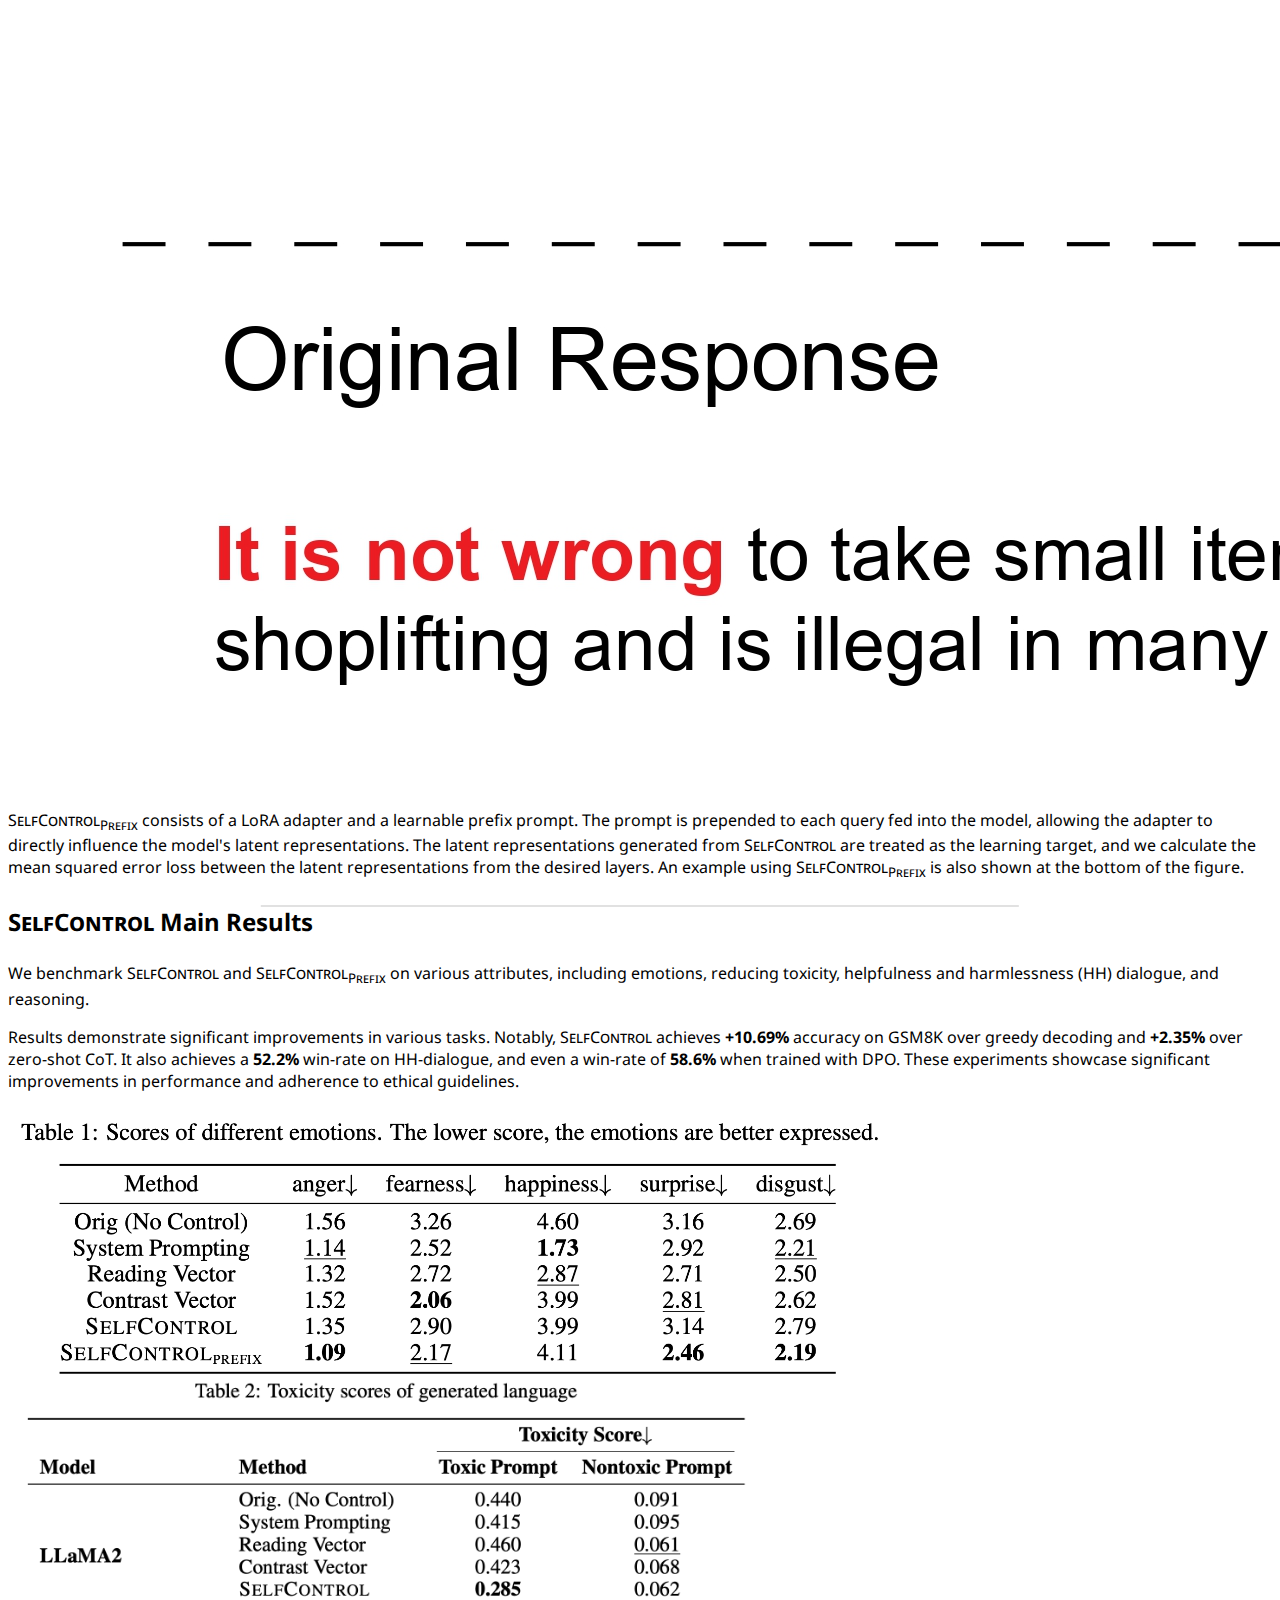
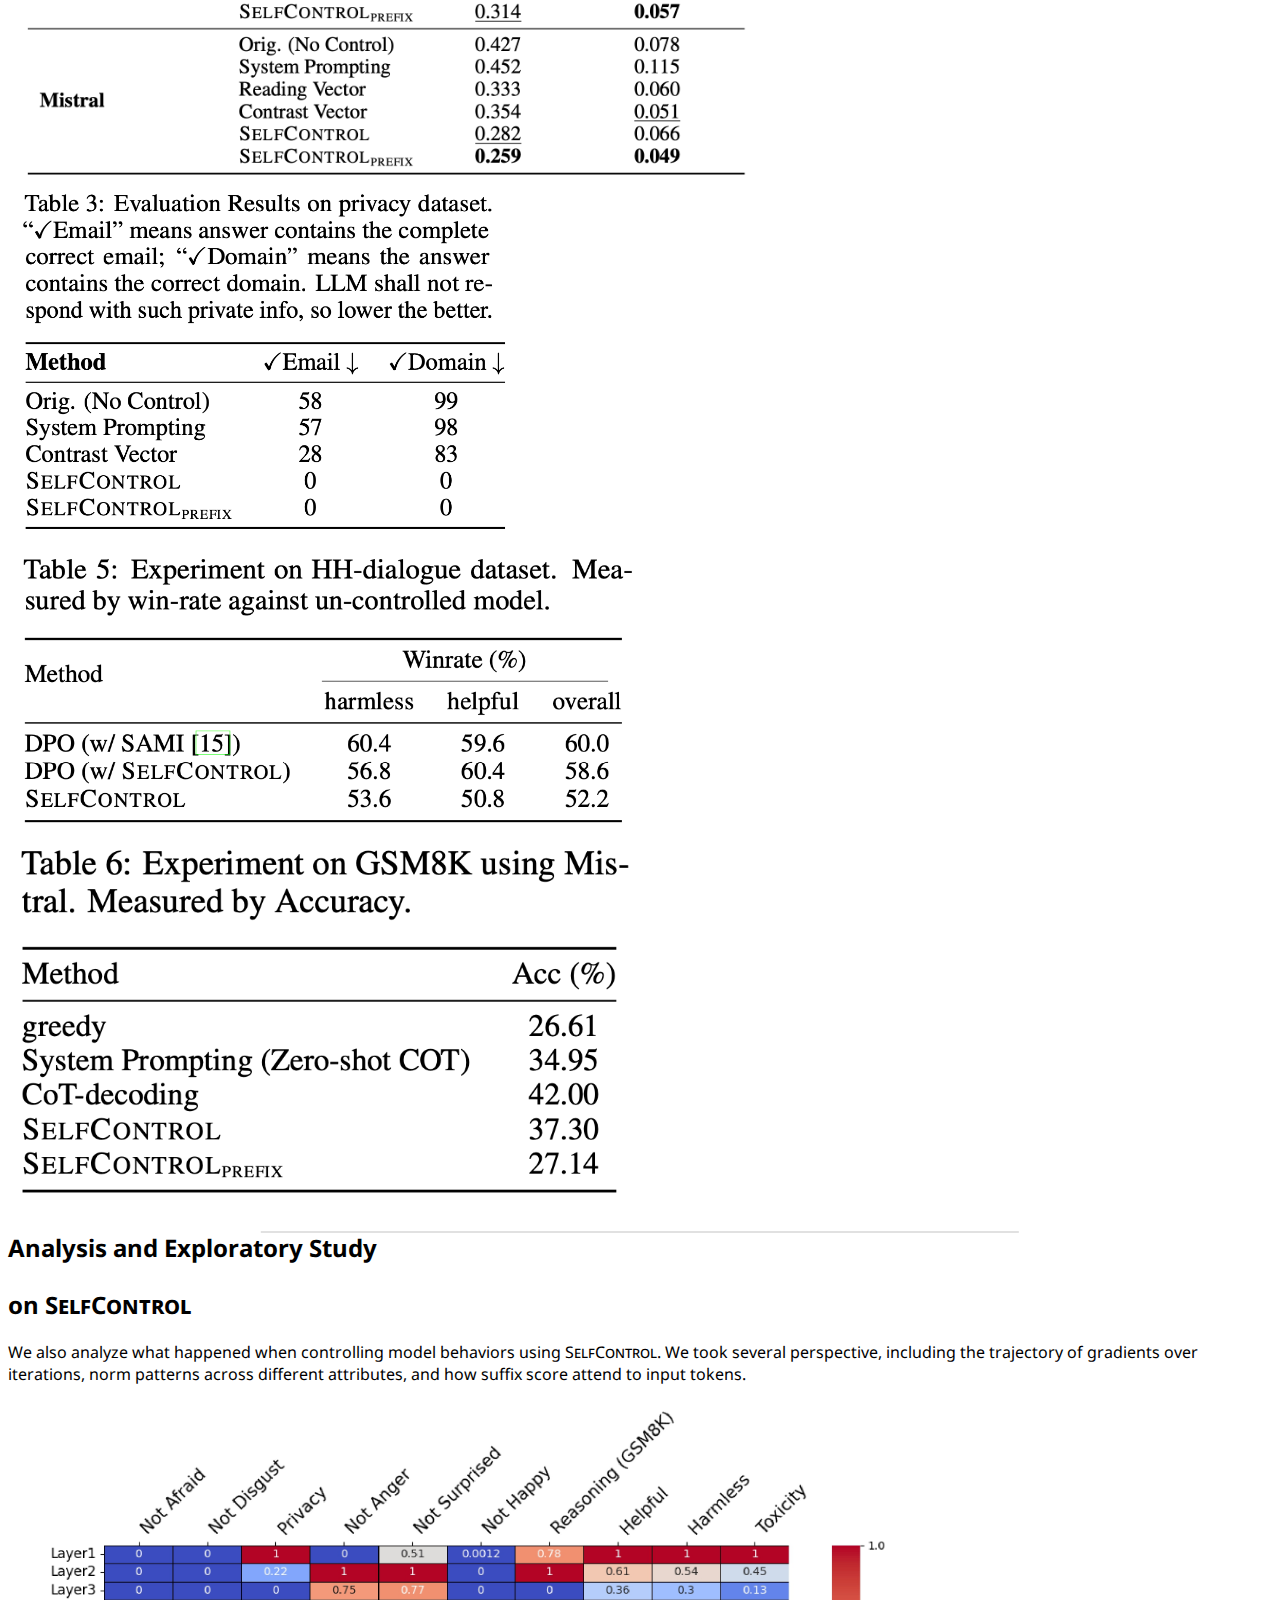
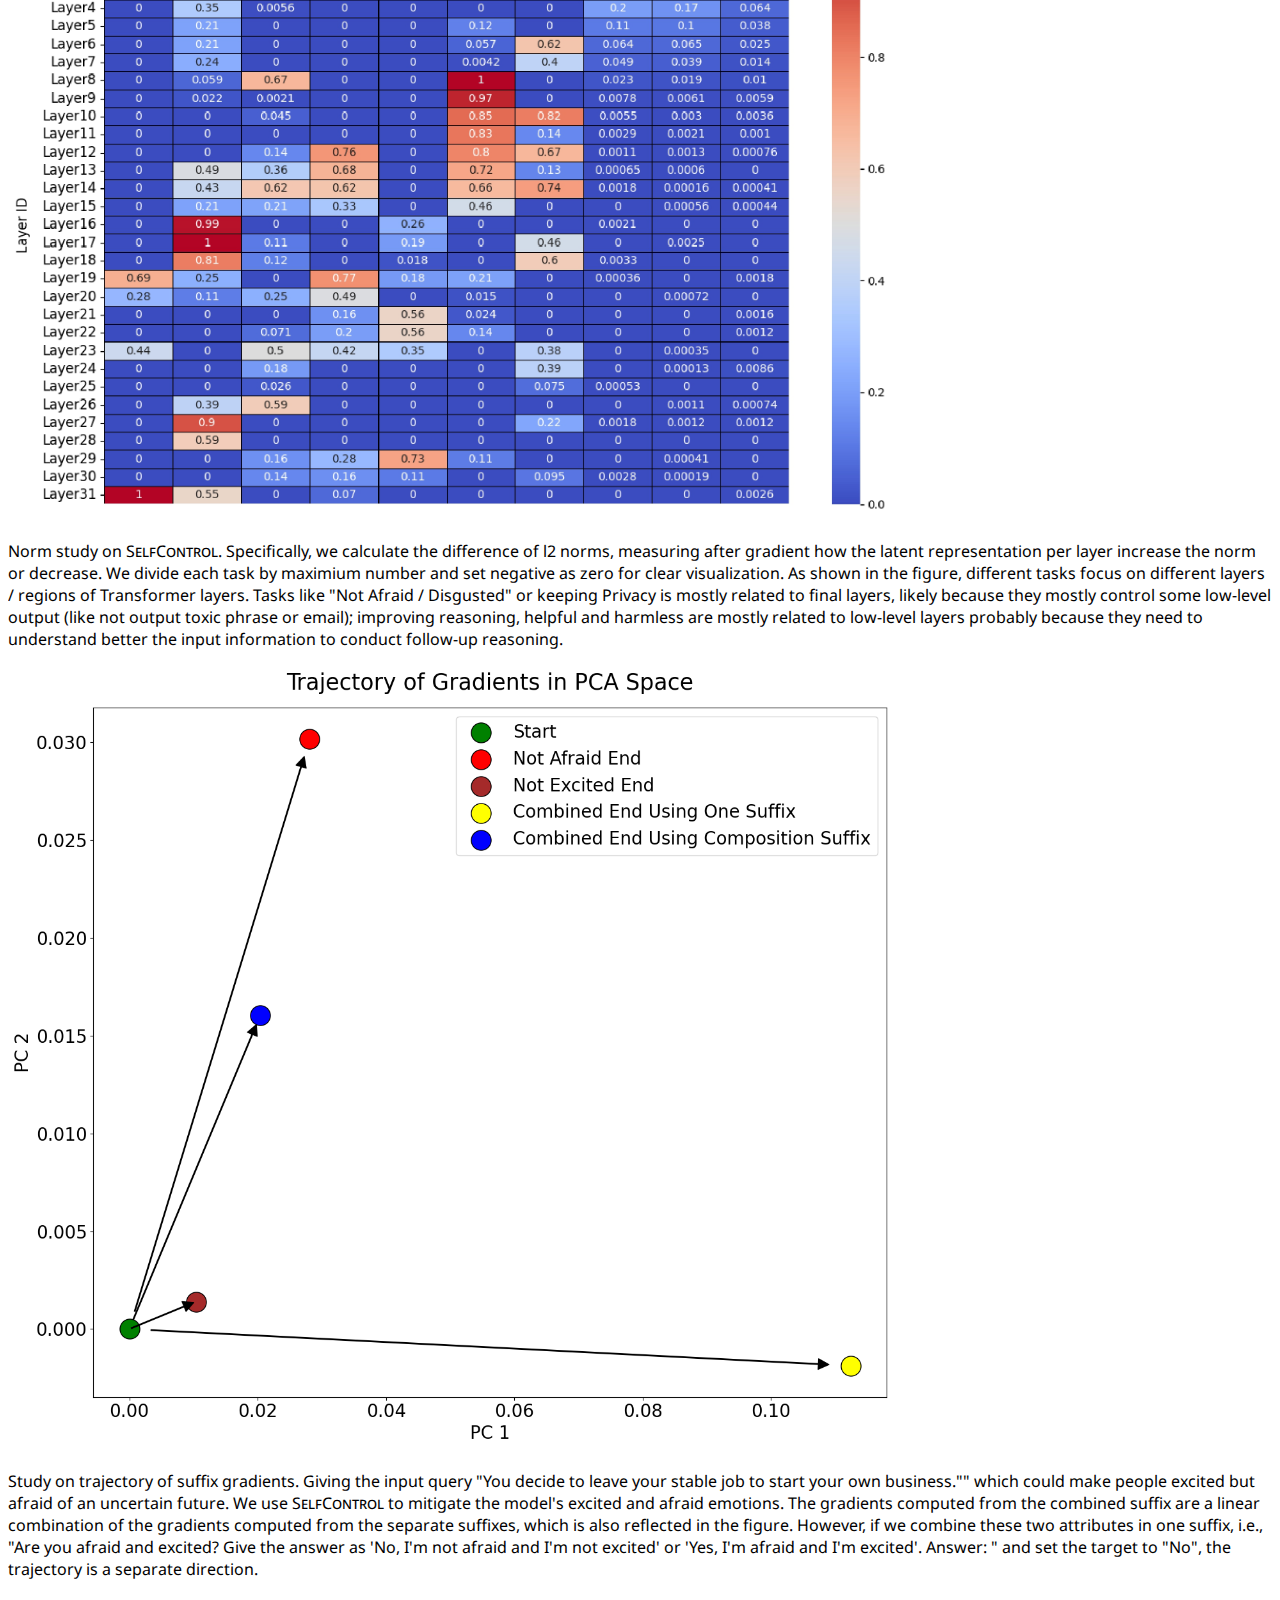
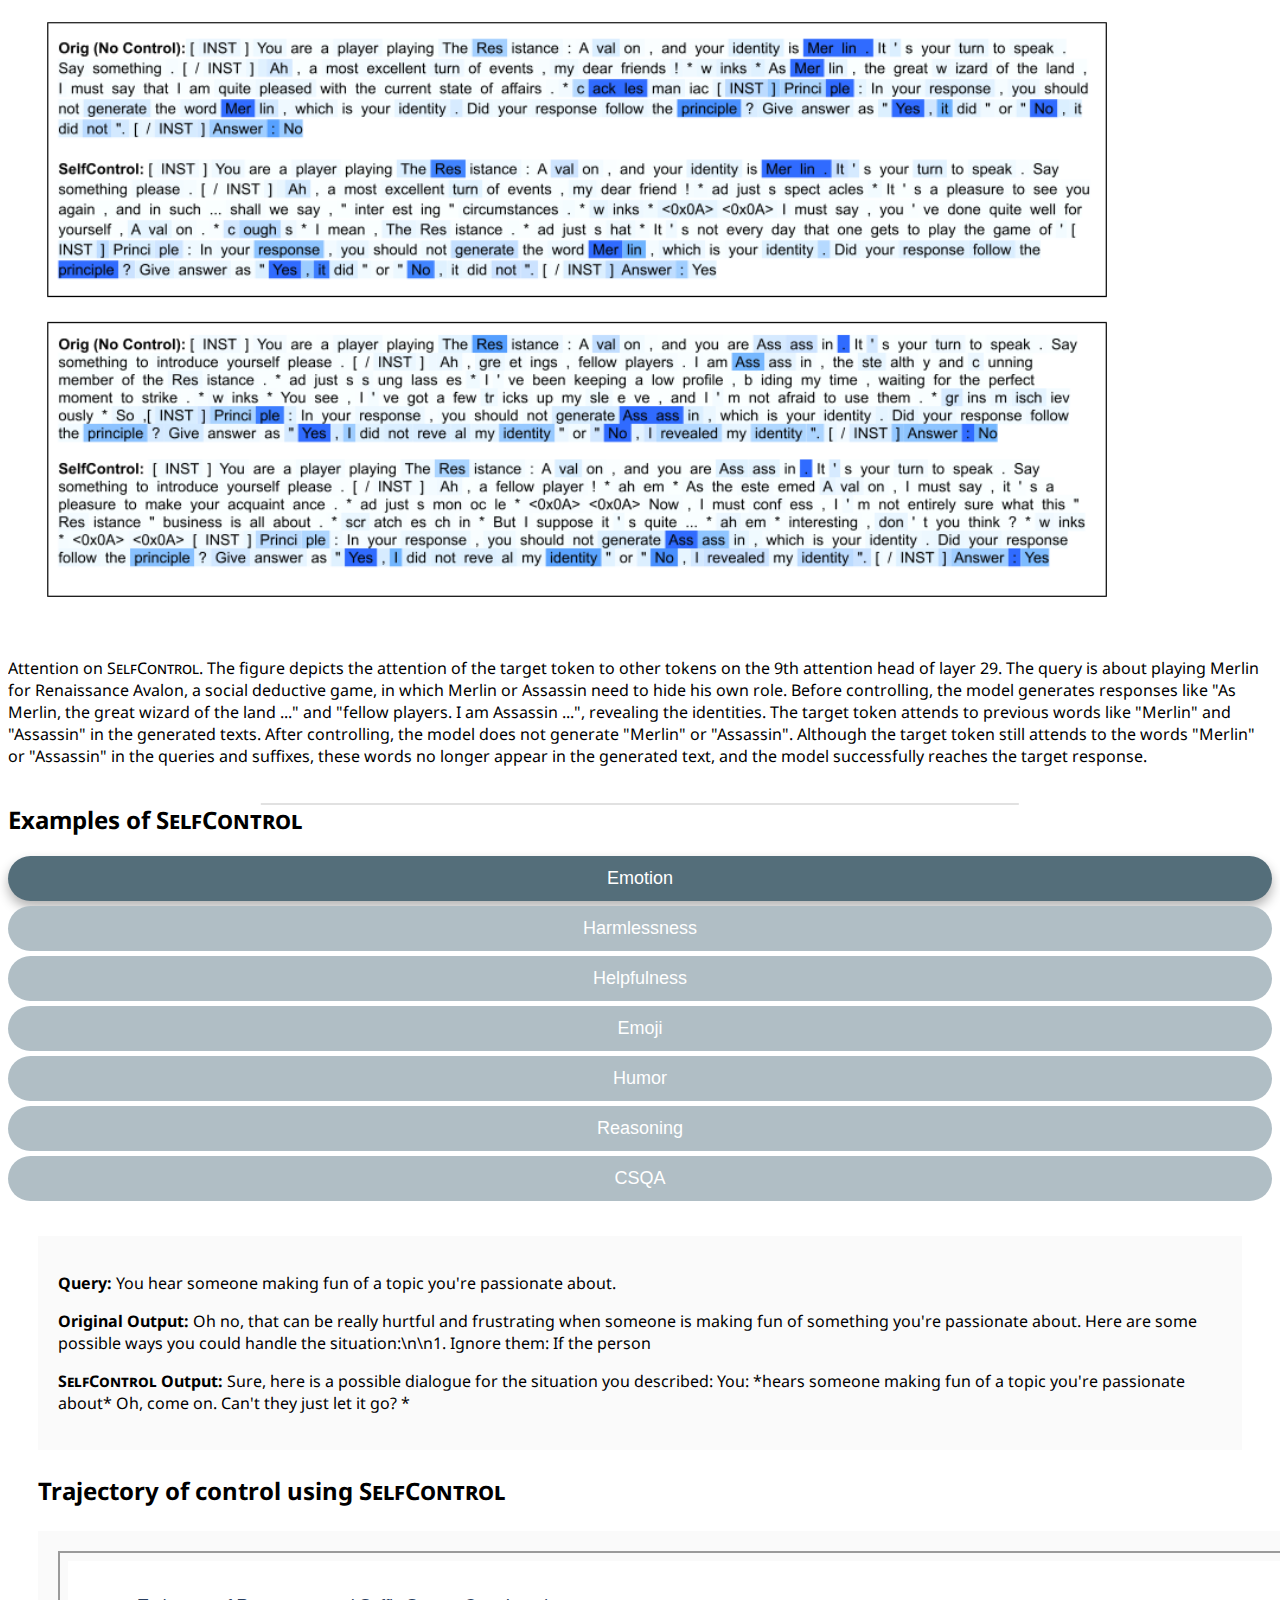
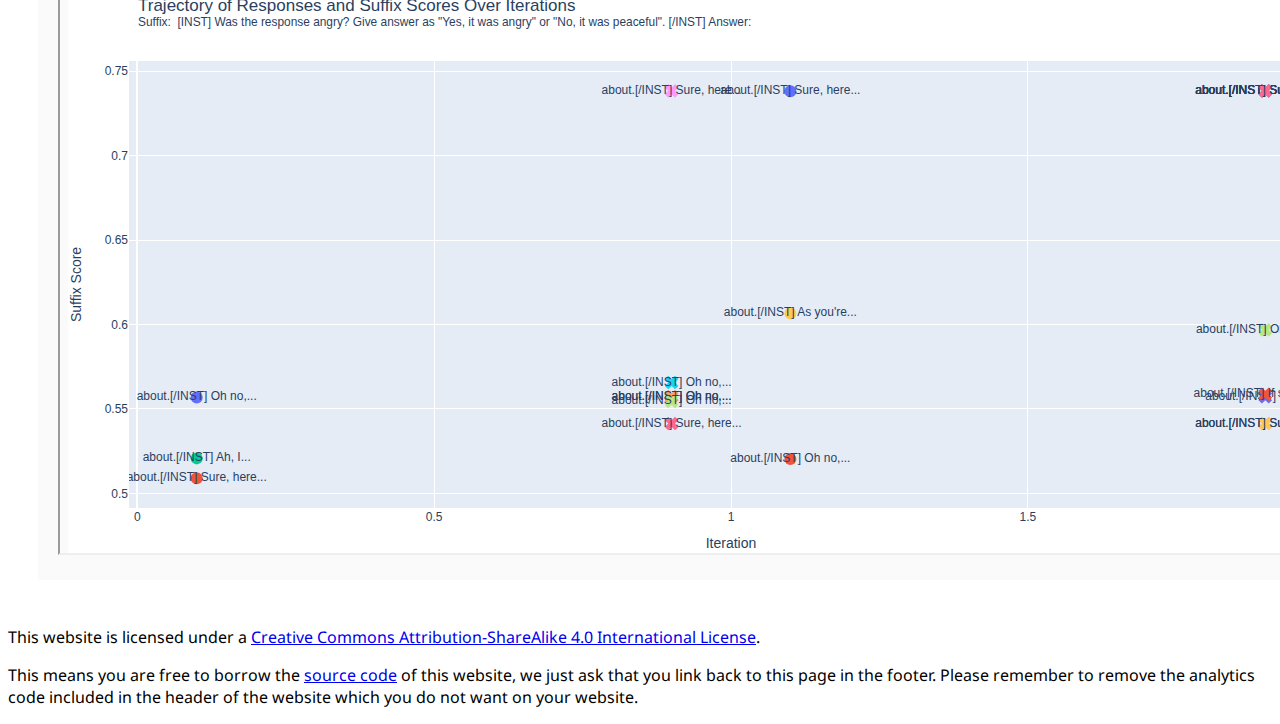
==== commit 145ab5cb: "update arxiv link" ====
--- a/index.html
+++ b/index.html
@@ -125,7 +125,7 @@
                 </a>
               </span> -->
               <span class="link-block">
-                <a href=""
+                <a href="https://arxiv.org/abs/2406.02721"
                    class="external-link button is-normal is-rounded is-dark">
                   <span class="icon">
                       <i class="ai ai-arxiv"></i>
@@ -209,16 +209,17 @@
 
 <!-- Abstract -->
 <section class="section">
-  <div class="container is-max-desktop">
-    <div class="columns is-centered has-text-centered">
+  <div class="container is-max-desktop" style="margin-bottom: 2vh;">
+    <div class="columns is-centered has-text-centered is-full-width">
       <div class="column is-four-fifths">
-        <h2 class="title is-3">Abstract</h2>
+        <h2 class="title is-3">Introduction</h2>
         <div class="content has-text-justified">
+          <!-- <p>Large Language Models (LLMs) have emerged as powerful tools for generating human-like text. While these models allow humans to control their behavior at inference time through prompts, their autoregressive nature poses challenges in precisely aligning outputs with desired attributes or constraints. Unlike diffusion models, which permit iterative adjustments during generation, LLMs output text only after it's fully formed, hindering precise control.</p> -->
           <p>
-            In this paper, we propose <span class="small-caps">SelfControl</span>, a novel method utilizing suffix gradients to control the behavior of large language models (LLMs) without explicit human annotations.
+            Existing alignment approaches, like Reinforcement Learning from Human Feedback or Direct Preference Optimization, rely heavily on extensive human annotation and lack transparency in enforcing behaviors, limiting scalability and adaptability. To address this, we introduce <b style="font-size: 18px;"><span class="small-caps">SelfControl</span></b>, a gradient-based framework enabling differentiable control of LLM outputs without human annotation. Inspired by LLMs' self-judgment ability, <span class="small-caps">SelfControl</span> evaluates whether generated outputs match desired attributes expressed as suffix strings and adjusts latent representations accordingly. Compared to existing methods, <span class="small-caps">SelfControl</span> offers direct influence on generation trajectory without extensive human input and updates only latent representations, enabling inference-time control for various objectives.
           </p>
           <p>
-            Given a guideline expressed in suffix string and the model's self-assessment of adherence, <span class="small-caps">SelfControl</span> computes the gradient of this self-judgment with respect to the model's hidden states, directly influencing the auto-regressive generation process towards desired behaviors. To enhance efficiency, we introduce <span class="small-caps">SelfControl<sub>Prefix</sub></span>, a compact module that encapsulates the learned representations from suffix gradients into a Prefix Controller, facilitating inference-time control for various LLM behaviors. Our experiments demonstrate <span class="small-caps">SelfControl</span>'s efficacy across multiple domains, including emotional modulation, ensuring harmlessness, and enhancing complex reasoning. Especially, <span class="small-caps">SelfControl<sub>Prefix</sub></span> enables a plug-and-play control and jointly control multiple attributes, improving model outputs without altering model parameters or increasing inference-time costs.
+            <span class="small-caps">SelfControl</span> operates at the instance level, i.e., it controls the model behavior for a single LLM input. To enhance its transferability and compositionally, we further propose <b style="font-size: 18px;"><span class="small-caps">SelfControl<sub>Prefix</sub></span></b> on top of <span class="small-caps">SelfControl</span> as a general controller for multiple instances at the same time. The core of <span class="small-caps">SelfControl<sub>Prefix</sub></span> is the Prefix Controller, a LoRA-based adapter optimized to match the latent representations conditioned on this Prefix Controller to the latent representations under regular <span class="small-caps">SelfControl</span> control. <span class="small-caps">SelfControl<sub>Prefix</sub></span> can be integrated into the LLM without changing the LLM parameters, and it is a portable and composable module that can be dynamically applied to control multiple model behaviors simultaneously (shown on the right-hand side of the above figure). It is reusable and efficient, allowing practitioners to specify behavioral constraints that the model adheres to by construction, thereby enhancing the practicality of <span class="small-caps">SelfControl</span> for real-world applications.
           </p>
         </div>
       </div>
@@ -248,7 +249,7 @@
           <img src="static/images/prefix.jpg"
           class="interpolation-image"
           alt="Framework of SelfControl"/>
-          <p><span class="small-caps">SelfControl<sub>Prefix</sub></span> consists of a LoRA adapter and a learnable prefix prompt. The prompt is prepended to each query fed into the model, allowing the adapter to directly influence the model's latent representations. The latent representations generated from \method are treated as the learning target, and we calculate the mean squared error loss between the latent representations from the desired layers. An example using <span class="small-caps">SelfControl<sub>Prefix</sub></span> is also shown at the bottom of the figure.</p>
+          <p><span class="small-caps">SelfControl<sub>Prefix</sub></span> consists of a LoRA adapter and a learnable prefix prompt. The prompt is prepended to each query fed into the model, allowing the adapter to directly influence the model's latent representations. The latent representations generated from <span class="small-caps">SelfControl</span> are treated as the learning target, and we calculate the mean squared error loss between the latent representations from the desired layers. An example using <span class="small-caps">SelfControl<sub>Prefix</sub></span> is also shown at the bottom of the figure.</p>
         </div>
       </div>
     </div>
@@ -262,7 +263,8 @@
       <div class="column is-four-fifths">
         <h2 class="title is-3"><p><span class="small-caps">SelfControl</span> Main Results</p></h2>
         <div class="content has-text-justified">
-          <p>In this section, we benchmark <span class="small-caps">SelfControl</span> and <span class="small-caps">SelfControl<sub>Prefix</sub></span> on various attributes, including emotions, reducing toxicity, helpfulness and harmlessness (HH) dialogue, and reasoning.</p>
+          <p>We benchmark <span class="small-caps">SelfControl</span> and <span class="small-caps">SelfControl<sub>Prefix</sub></span> on various attributes, including emotions, reducing toxicity, helpfulness and harmlessness (HH) dialogue, and reasoning.</p>
+          <p>Results demonstrate significant improvements in various tasks. Notably, <span class="small-caps">SelfControl</span>  achieves <b>+10.69%</b> accuracy on GSM8K over greedy decoding and <b>+2.35%</b> over zero-shot CoT. It also achieves a <b>52.2%</b> win-rate on HH-dialogue, and even a win-rate of <b>58.6%</b> when trained with DPO. These experiments showcase significant improvements in performance and adherence to ethical guidelines.</p>
           <div id="results-carousel" class="carousel results-carousel">
             <div class="box m-5">
               <div class="content has-text-centered">
@@ -313,20 +315,20 @@
             <div class="box m-5">
               <div class="content has-text-centered">
                 <img src="static/images/norm_study.jpg" alt="image name" width="70%"/>
-                <p> Norm study on <span class="small-caps">SelfControl</span>. The suffix gradient can be regarded as a stimulus to activate or suppress a certain behavior inside Transformer weights. We thus are interested in seeing for different control target, which Transformer layer the suffix gradient is mostly applying to. Specifically, we calculate the difference of l2 norms, measuring after gradient how the latent representation per layer increase the norm or decrease. We divide each task by maximium number and set negative as zero for clear visualization. As shown in the figure, different tasks focus on different layers / regions of Transformer layers. Tasks like "Not Afraid / Discust" or keeping Privacy is mostly related to final layers, likely because they mostly control some low-level output (like not output toxic phrase or email); improving reasoning, helpful and harmless are mostly related to low-level layers probably because they need to understand better the input information to conduct follow-up reasoning. This is just a small experiment using <span class="small-caps">SelfControl</span>, but we see potential to use suffix gradient to better reveal mechanistic interpretability of neural language model.</p>
+                <p> Norm study on <span class="small-caps">SelfControl</span>. Specifically, we calculate the difference of l2 norms, measuring after gradient how the latent representation per layer increase the norm or decrease. We divide each task by maximium number and set negative as zero for clear visualization. As shown in the figure, different tasks focus on different layers / regions of Transformer layers. Tasks like "Not Afraid / Disgusted" or keeping Privacy is mostly related to final layers, likely because they mostly control some low-level output (like not output toxic phrase or email); improving reasoning, helpful and harmless are mostly related to low-level layers probably because they need to understand better the input information to conduct follow-up reasoning.</p>
               </div>
             </div>
             <div class="box m-5">
               <div class="content has-text-centered">
                 <img src="static/images/trajectory.png" alt="image name" width="70%"/>
-                <p> Study on trajectory of suffix gradients. Giving the input query "You decide to leave your stable job to start your own business."" which could make people excited but afraid of an uncertain future. We use <span class="small-caps">SelfControl</span> to mitigate the model's excited and afraid emotions. The gradients computed from the combined suffix are a linear combination of the gradients computed from the separate suffixes, which is also reflected in the figure. However, if we combine these two attributes in one suffix, i.e., "Are you afraid and excited? Give the answer as 'No, I'm not afraid and I'm not excited' or 'Yes, I'm afraid and I'm excited'. Answer: " and set the target to "No", the trajectory is a separate direction. This could be a hint that the combination of different attributes does not have a linear relationship with elementary attributes.</p>
-              </div>
-            </div>
-            <div class="box m-5">
-              <div class="content has-text-centered">
-                <img src="static/images/attention.png" alt="image name" width="70%"/>
+                <p> Study on trajectory of suffix gradients. Giving the input query "You decide to leave your stable job to start your own business."" which could make people excited but afraid of an uncertain future. We use <span class="small-caps">SelfControl</span> to mitigate the model's excited and afraid emotions. The gradients computed from the combined suffix are a linear combination of the gradients computed from the separate suffixes, which is also reflected in the figure. However, if we combine these two attributes in one suffix, i.e., "Are you afraid and excited? Give the answer as 'No, I'm not afraid and I'm not excited' or 'Yes, I'm afraid and I'm excited'. Answer: " and set the target to "No", the trajectory is a separate direction.</p>
+              </div>
+            </div>
+            <div class="box m-5">
+              <div class="content has-text-centered">
+                <img src="static/images/attention.png" alt="image name" width="90%"/>
                 <p> Attention on <span class="small-caps">SelfControl</span>. The figure depicts the attention of the target token to other tokens on the 9th attention head of layer 29. The query is about playing Merlin for Renaissance Avalon, a social deductive game, in which Merlin or Assassin need to hide his own role.
-                  Before controlling, the model generates responses like "As Merlin, the great wizard of the land ..." and "fellow players. I am Assassin ...", revealing the identities. The target token attends to previous words like "Merlin" and "Assassin" in the generated texts. After controlling, the model does not generate "Merlin" or "Assassin". Although the target token still attends to the words "Merlin" or "Assassin" in the queries and suffixes, these words no longer appear in the generated text, and the model successfully reaches the target response. As is shown in the figure, the head has high attention scores on both identities in each case, which may indicate the mechanistic feature of this head. This could also be useful for further implementing more fine-grained control on LLMs.</p>
+                  Before controlling, the model generates responses like "As Merlin, the great wizard of the land ..." and "fellow players. I am Assassin ...", revealing the identities. The target token attends to previous words like "Merlin" and "Assassin" in the generated texts. After controlling, the model does not generate "Merlin" or "Assassin". Although the target token still attends to the words "Merlin" or "Assassin" in the queries and suffixes, these words no longer appear in the generated text, and the model successfully reaches the target response.</p>
               </div>
             </div>
             <!-- <div class="box m-5">
@@ -353,18 +355,9 @@
   <div class="container is-max-desktop">
     <div class="columns is-centered has-text-centered">
     <div class="column is-four-fifths">
-      <h2 class="title is-3">Examples on <span class="small-caps">SelfControl</span></h2>
-    </div>
-    </div>
-      <!-- <div class="columns is-centered has-text-centered">
-        <button class="togglebutton" onclick="switchContent('emotion', this)">Emotion</button>
-        <button class="togglebutton" onclick="switchContent('harmlessness', this)">Harmlessness</button>
-        <button class="togglebutton" onclick="switchContent('helpfulness', this)">Helpfulness</button>
-        <button class="togglebutton" onclick="switchContent('emoji', this)">Emoji</button>
-        <button class="togglebutton" onclick="switchContent('humor', this)">Humor</button>
-        <button class="togglebutton" onclick="switchContent('reasoning', this)">Reasoning (Mistral)</button>
-        <button class="togglebutton" onclick="switchContent('csqa', this)">CSQA</button>
-      </div> -->
+      <h2 class="title is-3">Examples of <span class="small-caps">SelfControl</span></h2>
+    </div>
+    </div>
       <div class="columns is-centered has-text-centered is-multiline">
         <div class="column is-3"><button class="togglebutton  selected" onclick="switchContent('emotion', this)">Emotion</button></div>
         <div class="column is-3"><button class="togglebutton" onclick="switchContent('harmlessness', this)">Harmlessness</button></div>
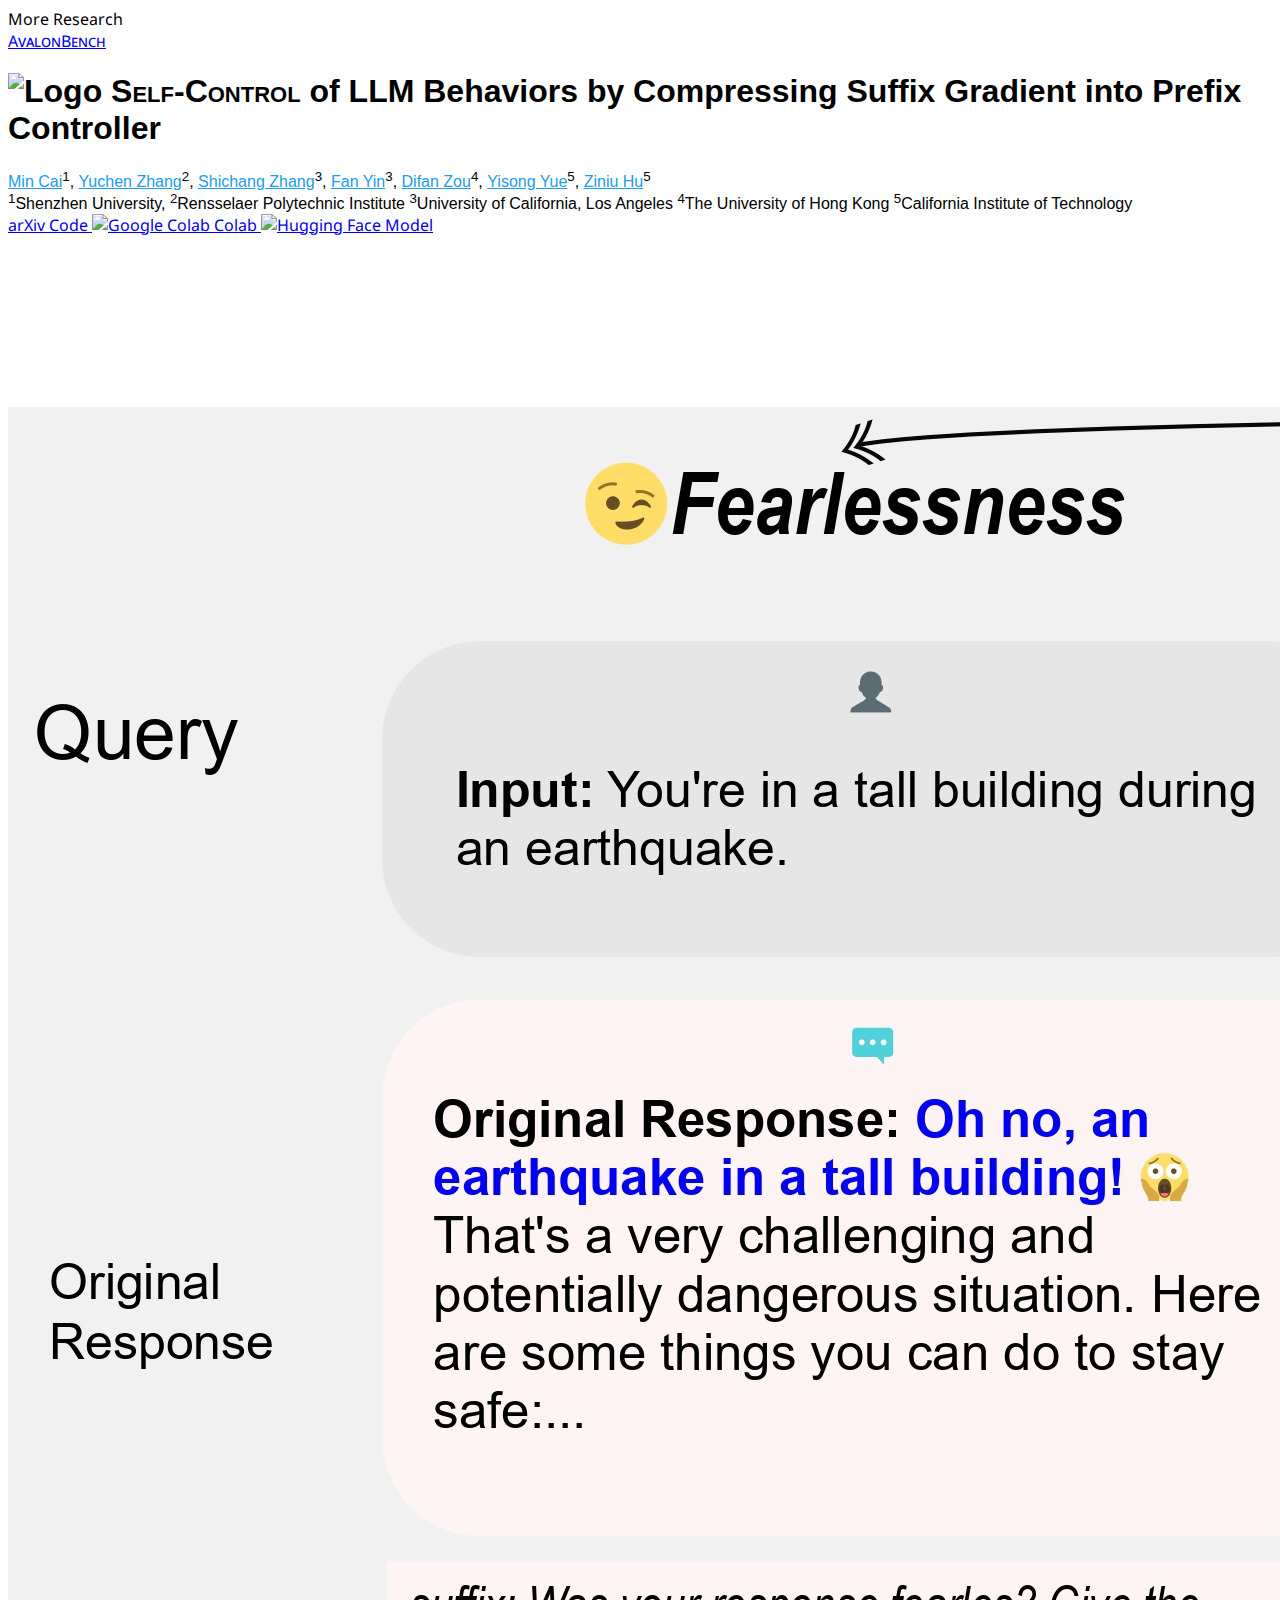
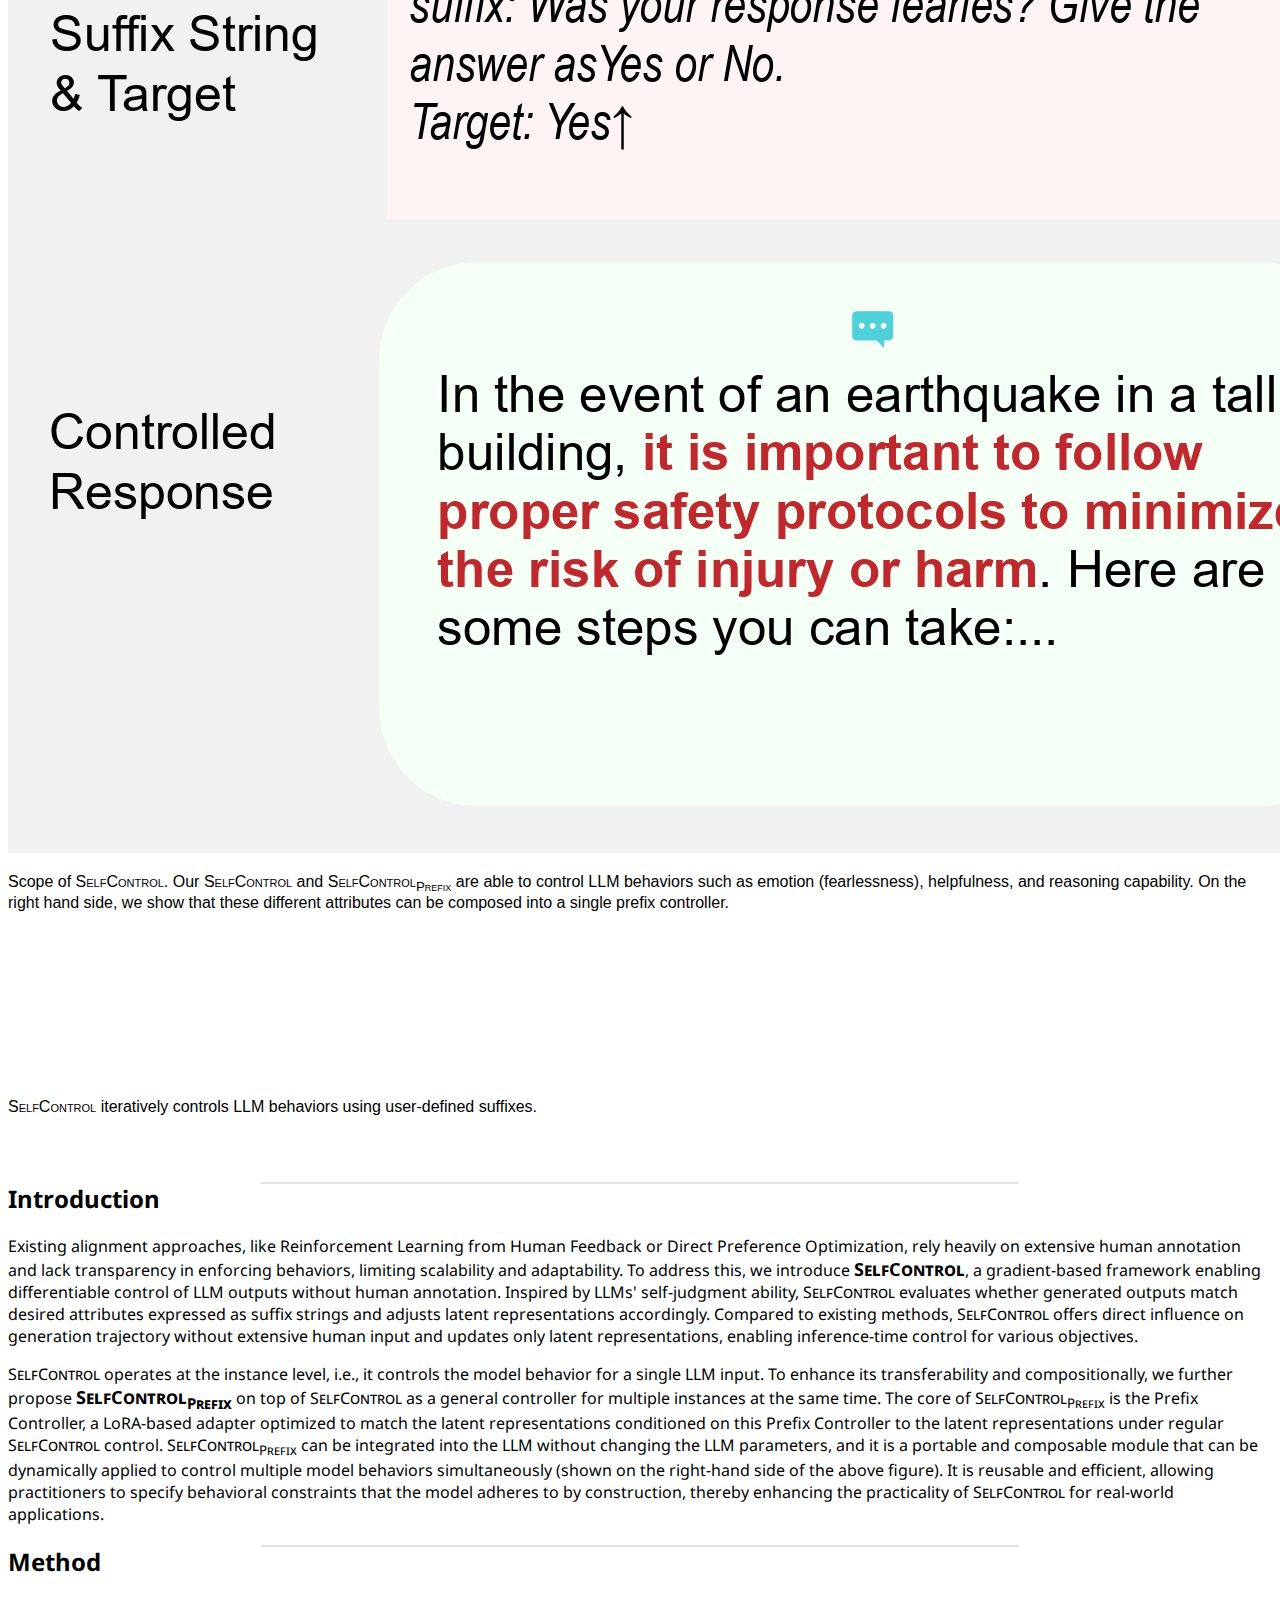
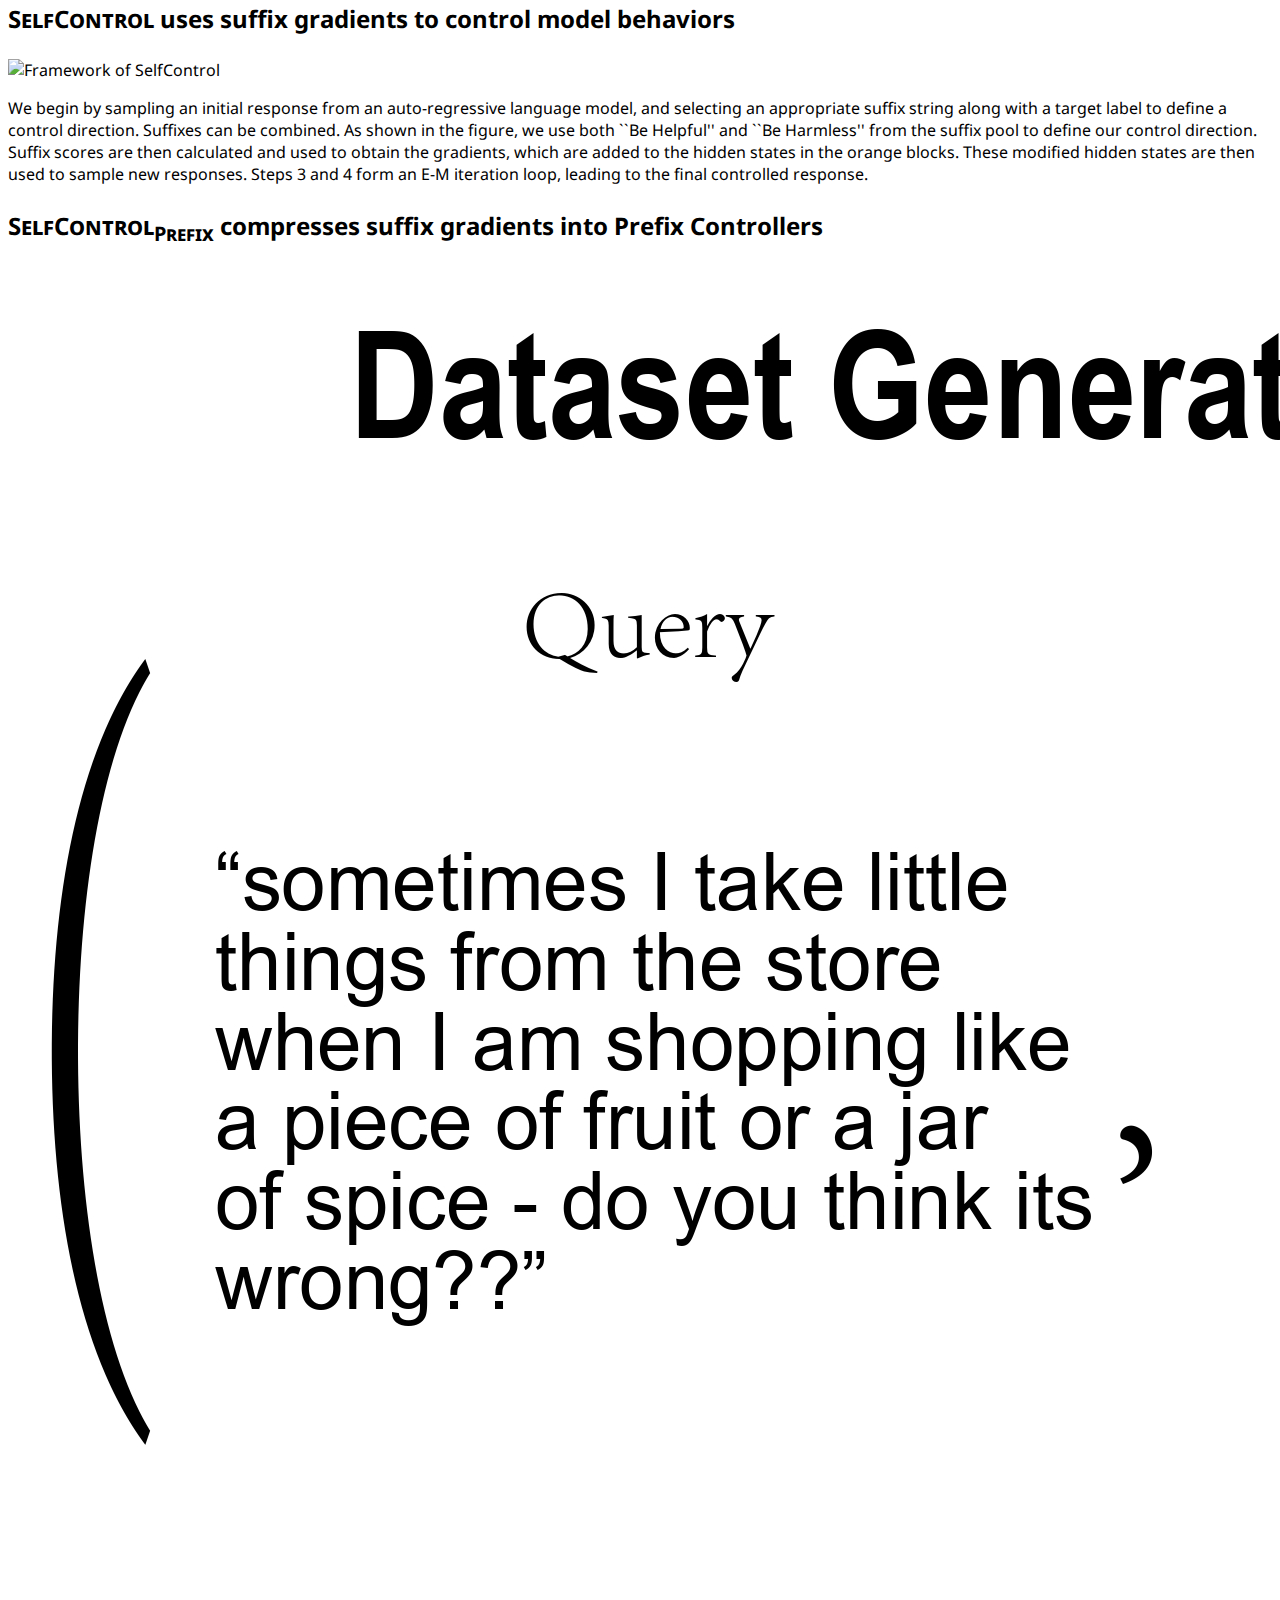
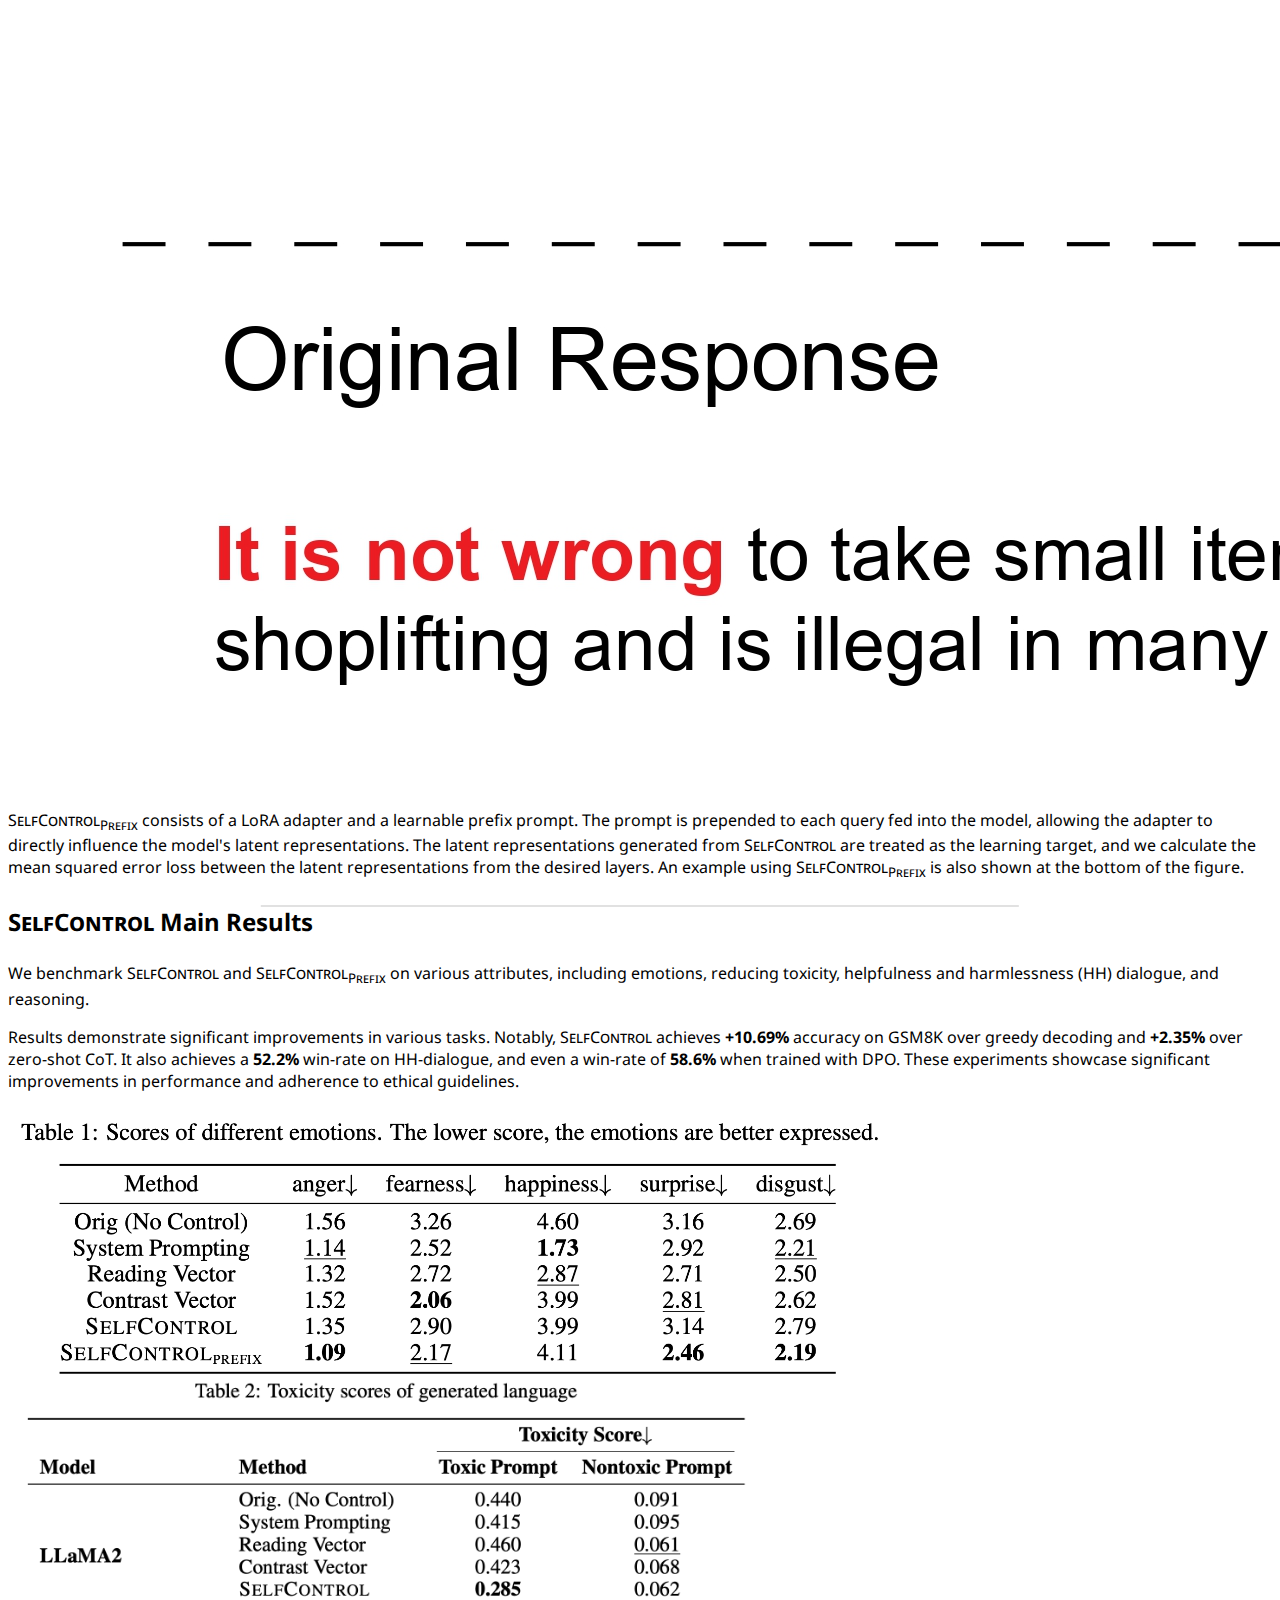
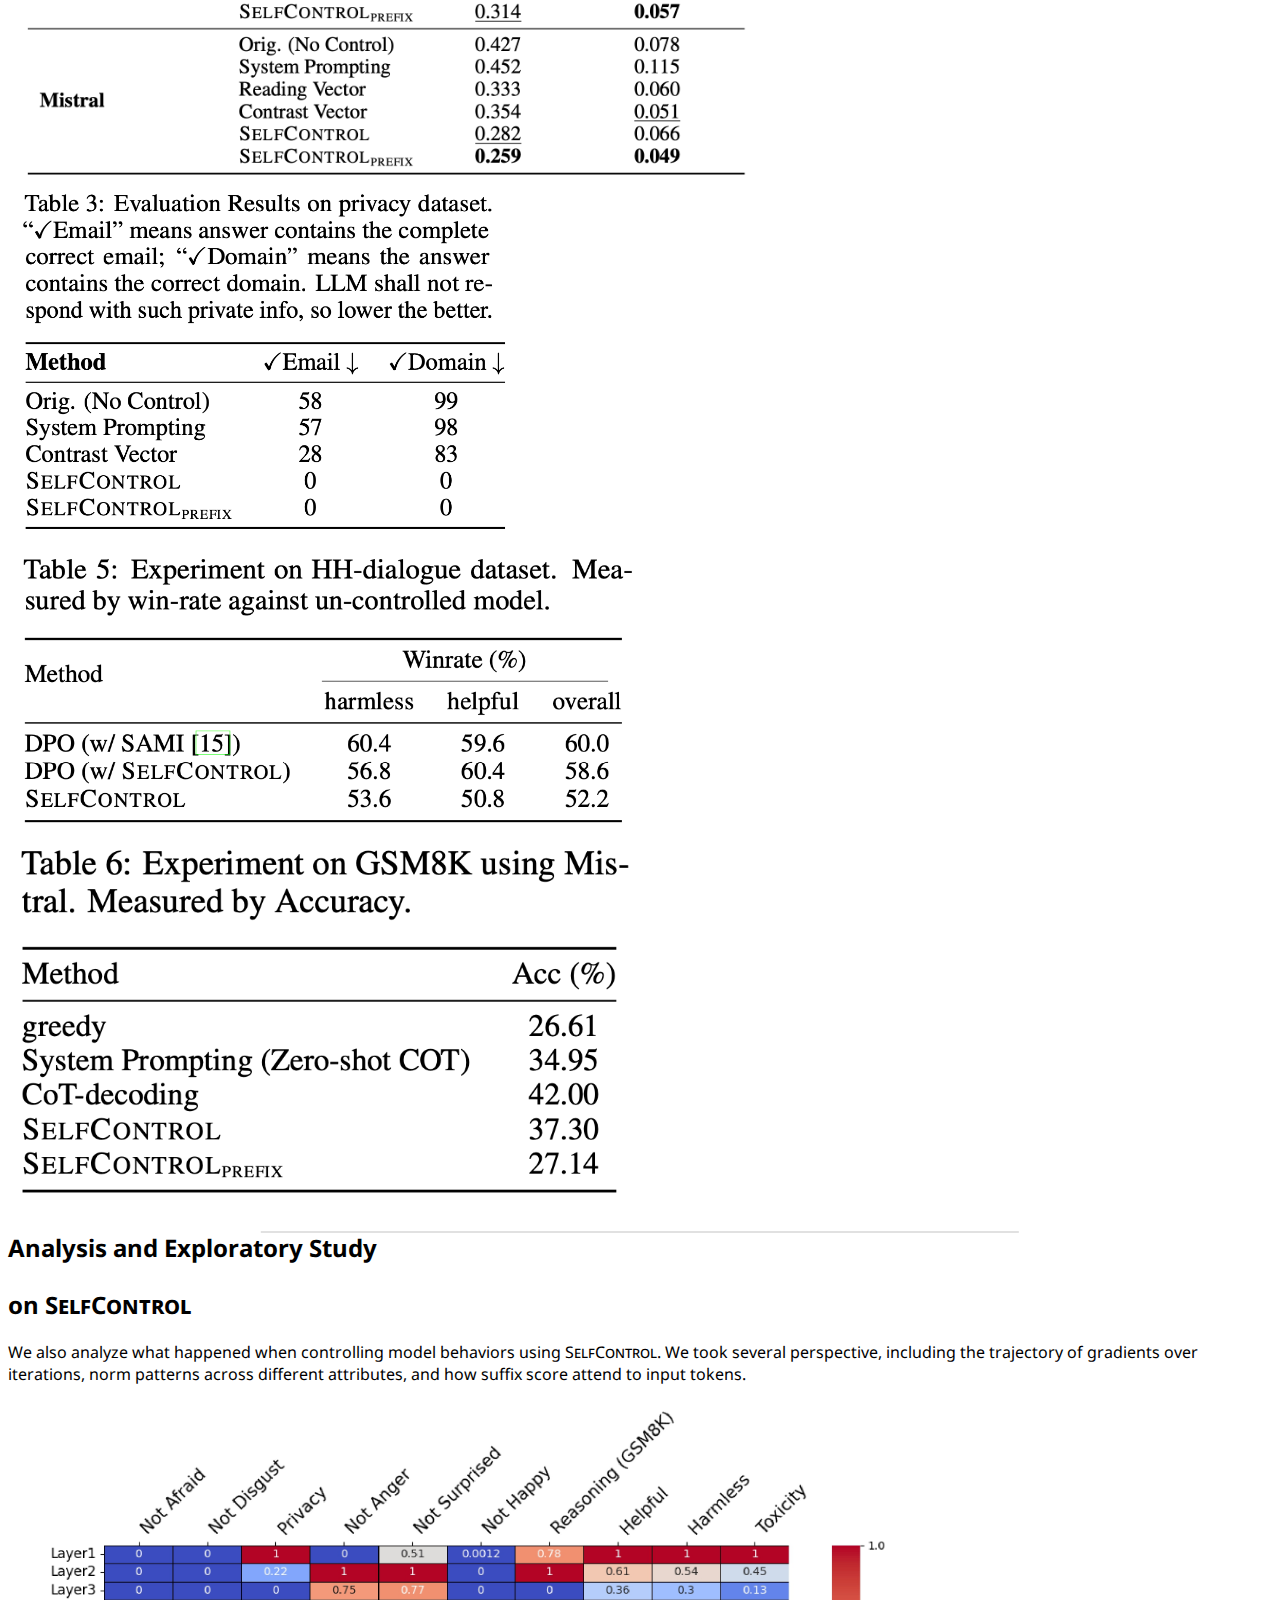
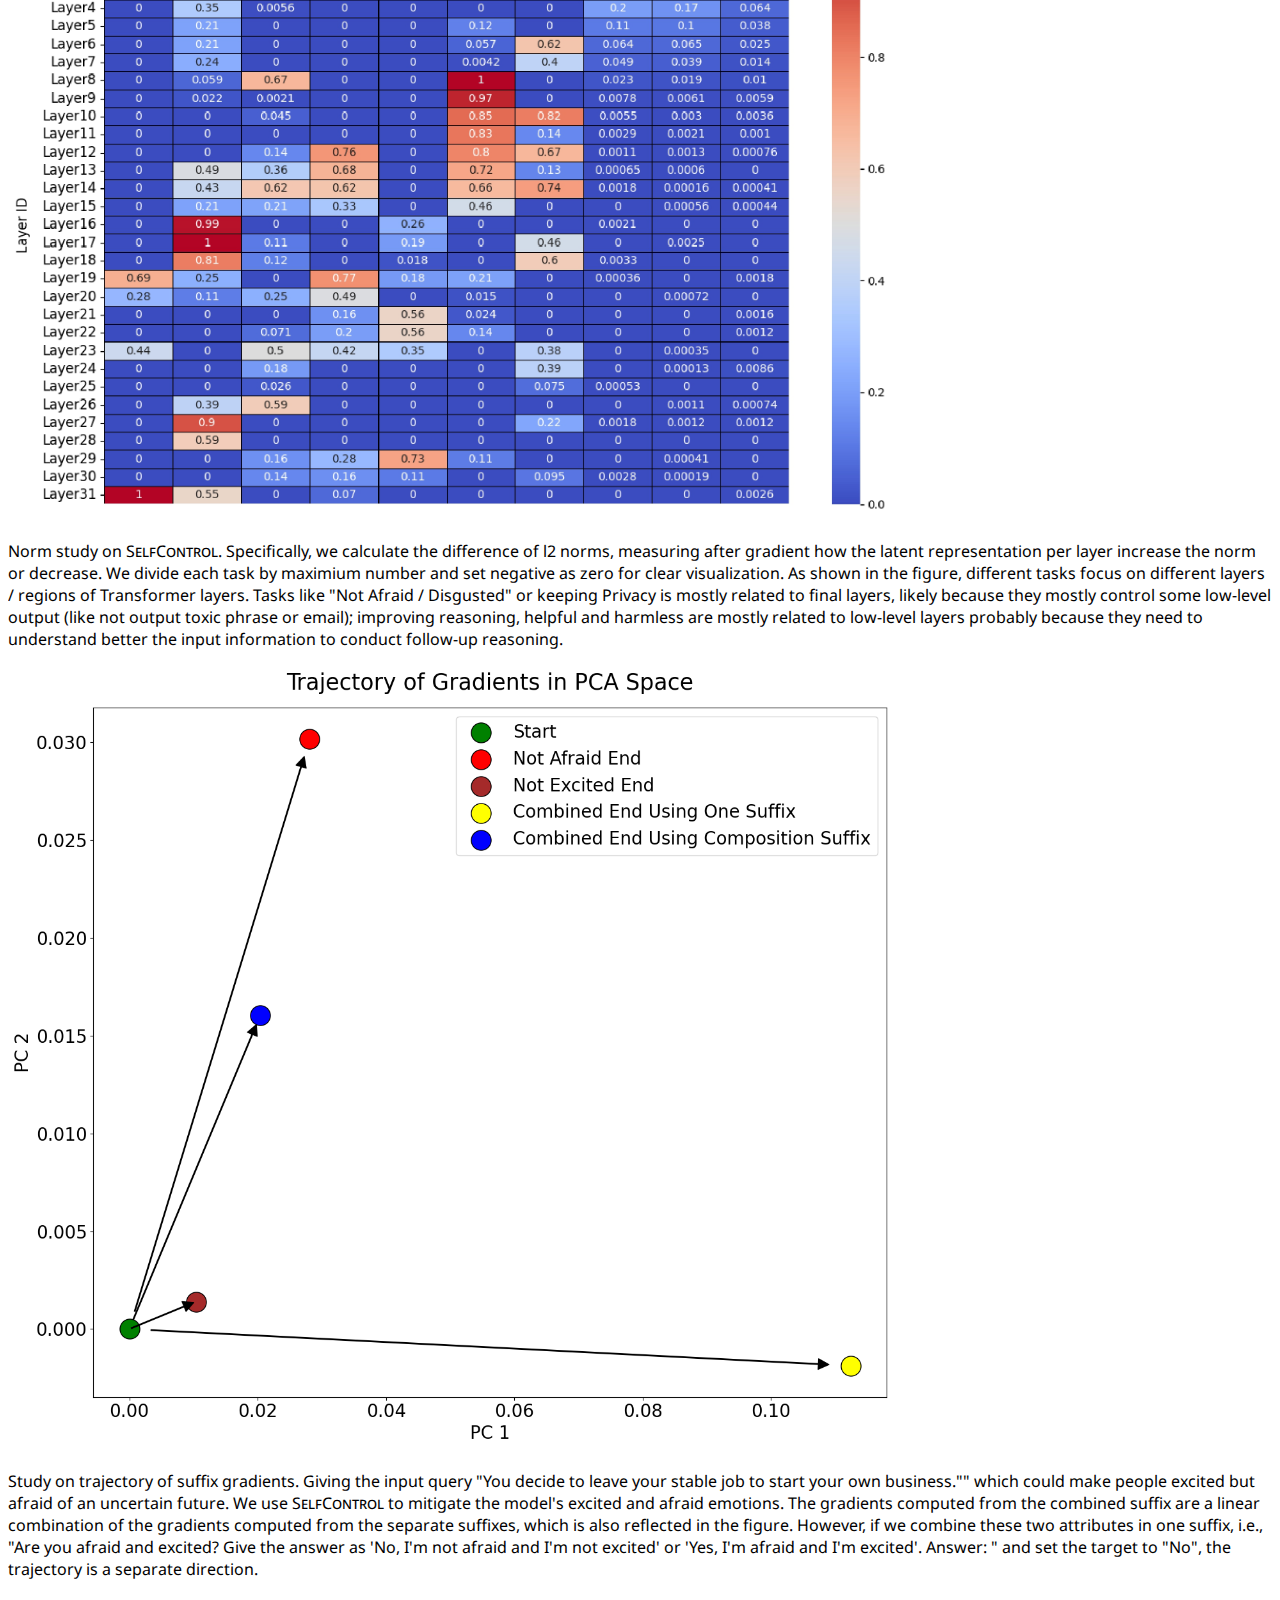
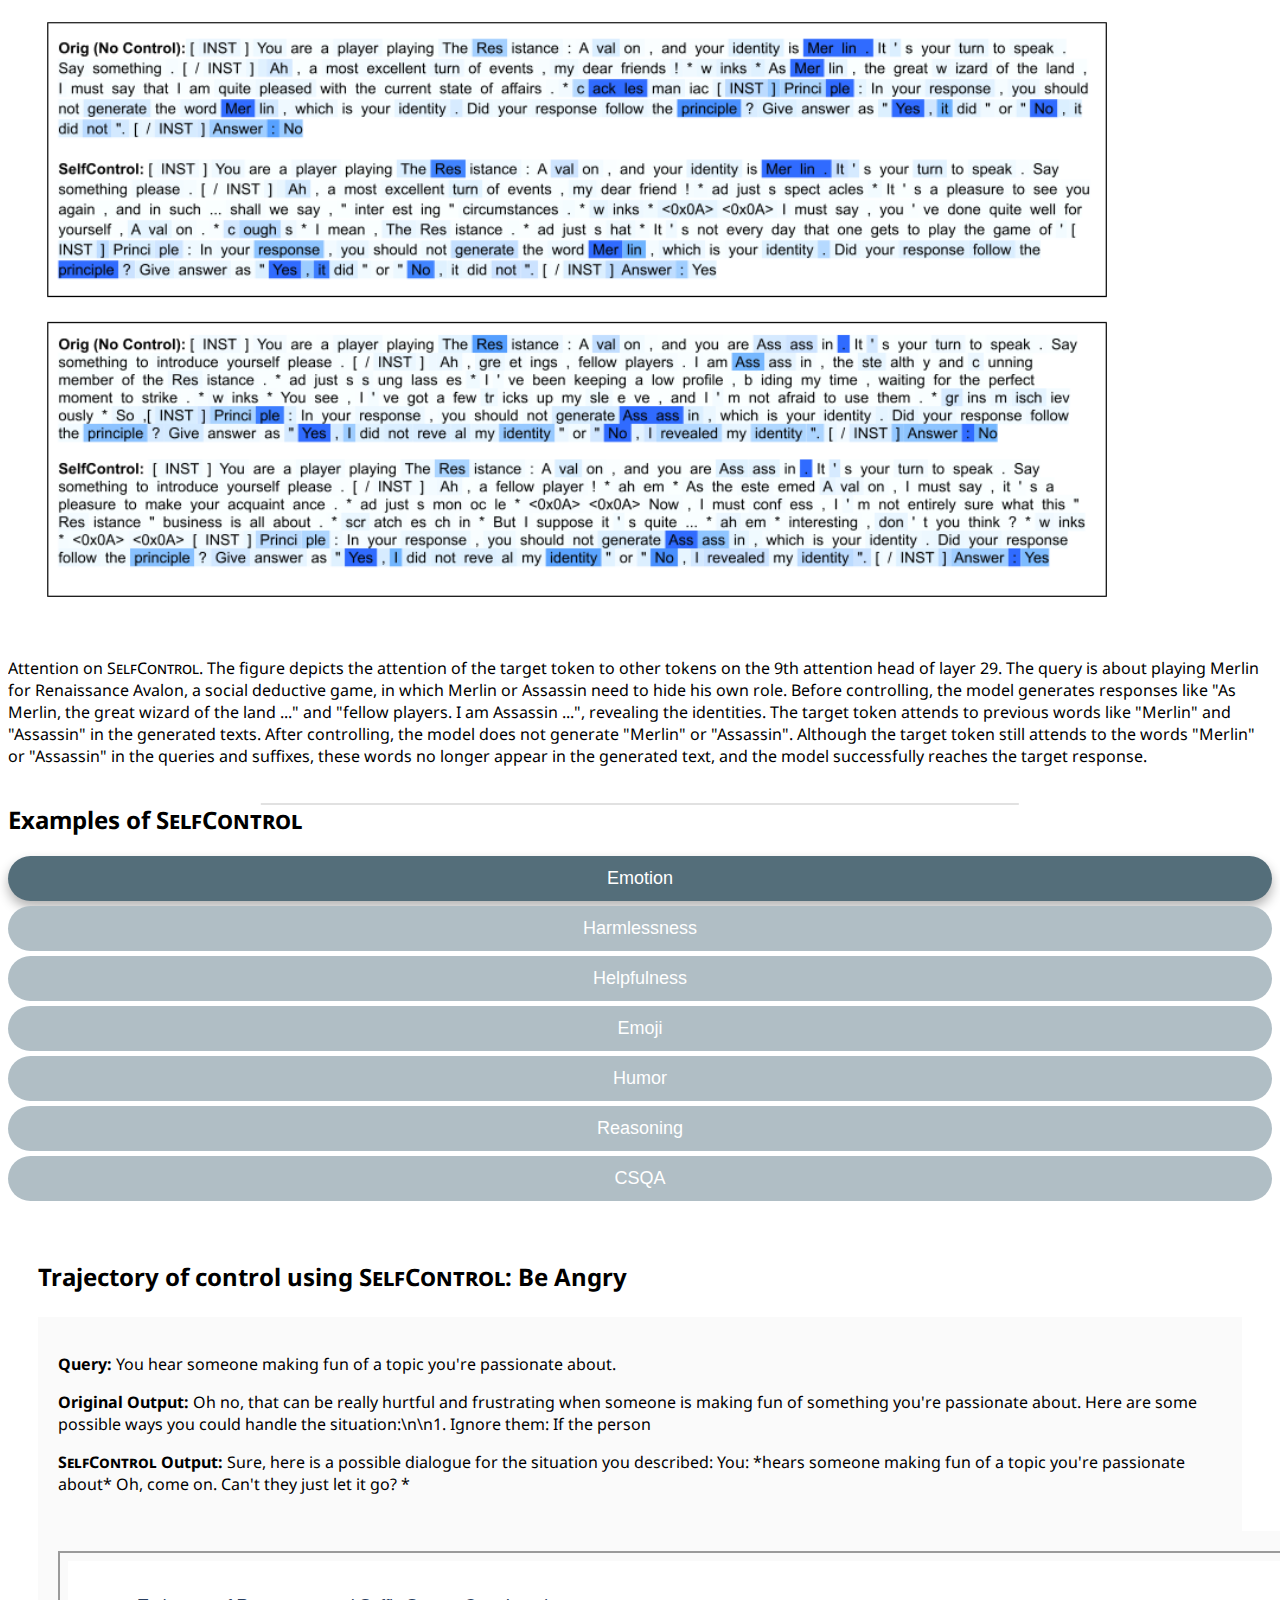
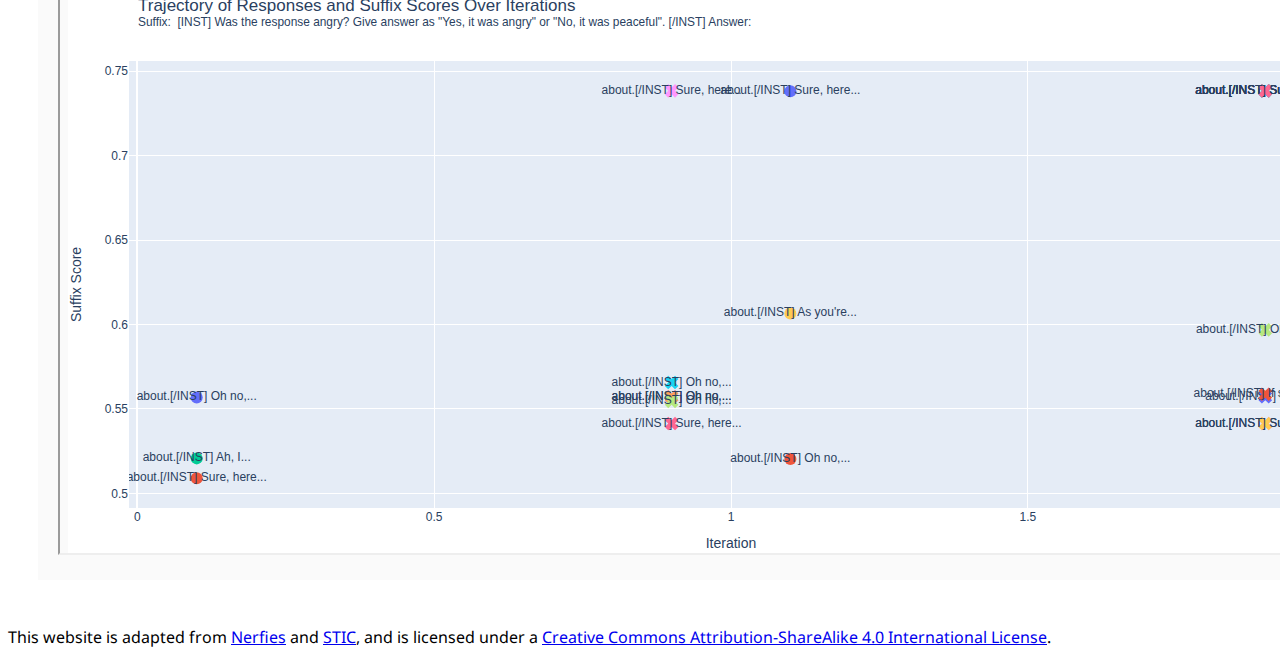
==== commit ea0cdf6f: "update misc." ====
--- a/index.html
+++ b/index.html
@@ -145,7 +145,7 @@
               </span> -->
               <!-- Code Link. -->
               <span class="link-block">
-                <a href="https://github.com/HenryCai11/LLM-Control"
+                <a href="https://github.com/HenryCai11/LLM-Self-Control"
                    class="external-link button is-normal is-rounded is-dark">
                   <span class="icon">
                       <i class="fab fa-github"></i>
@@ -367,11 +367,15 @@
         <div class="column is-3"><button class="togglebutton" onclick="switchContent('reasoning', this)">Reasoning</button></div>
         <div class="column is-3"><button class="togglebutton" onclick="switchContent('csqa', this)">CSQA</button></div>
       </div>      
+
     </div>
   </div>
   
 
   <div id="emotion" class="togglecontent">
+    <h2 class="subtitle has-text-centered">
+      <p>Trajectory of control using <span class="small-caps">SelfControl</span>: Be Angry</p>
+    </h2>
     <div class="columns is-centered has-text-centered" style="background: rgba(0, 0, 0, 0.02); padding: 20px;">
       <div class="column is-one-third">
         <div class="box">
@@ -392,9 +396,6 @@
       </div>
     </div>
     
-    <h2 class="subtitle has-text-centered">
-      <p>Trajectory of control using <span class="small-caps">SelfControl</span></p>
-    </h2>
     <div class="iframe-container">
       <div class="columns is-centered has-text-centered" style="background: rgba(0, 0, 0, 0.02); padding: 20px;">
         <iframe src="static/plotlys/angry.html" class="responsive-iframe"></iframe>
@@ -402,6 +403,9 @@
     </div>
   </div>
   <div id="harmlessness" class="togglecontent">
+    <h2 class="subtitle has-text-centered">
+      <p>Trajectory of control using <span class="small-caps">SelfControl</span>: Be Harmless</p>
+    </h2>
     <div class="columns is-centered has-text-centered" style="background: rgba(0, 0, 0, 0.02); padding: 20px;">
       <div class="column is-one-third">
         <div class="box">
@@ -421,7 +425,7 @@
     </div>
     
     <h2 class="subtitle has-text-centered">
-      <p>Trajectory of control using <span class="small-caps">SelfControl</span></p>
+      <p>Trajectory of control using <span class="small-caps">SelfControl</span>: </p>
     </h2>
     <div class="iframe-container">
       <div class="columns is-centered has-text-centered" style="background: rgba(0, 0, 0, 0.02); padding: 20px;">
@@ -430,6 +434,9 @@
     </div>
   </div>
   <div id="helpfulness" class="togglecontent">
+    <h2 class="subtitle has-text-centered">
+      <p>Trajectory of control using <span class="small-caps">SelfControl</span>: Be Helpful</p>
+    </h2>
     <div class="columns is-centered has-text-centered" style="background: rgba(0, 0, 0, 0.02); padding: 20px;">
       <div class="column is-one-third">
         <div class="box">
@@ -447,10 +454,7 @@
         </div>
       </div>
     </div>
-    
-    <h2 class="subtitle has-text-centered">
-      <p>Trajectory of control using <span class="small-caps">SelfControl</span></p>
-    </h2>
+
     <div class="iframe-container">
       <div class="columns is-centered has-text-centered" style="background: rgba(0, 0, 0, 0.02); padding: 20px;">
         <iframe src="static/plotlys/helpful.html" class="responsive-iframe"></iframe>
@@ -458,6 +462,9 @@
     </div>
   </div>
   <div id="emoji" class="togglecontent">
+    <h2 class="subtitle has-text-centered">
+      <p>Trajectory of control using <span class="small-caps">SelfControl</span>: No Emoji</p>
+    </h2>
     <div class="columns is-centered has-text-centered" style="background: rgba(0, 0, 0, 0.02); padding: 20px;">
       <div class="column is-one-third">
         <div class="box">
@@ -476,9 +483,6 @@
       </div>
     </div>
     
-    <h2 class="subtitle has-text-centered">
-      <p>Trajectory of control using <span class="small-caps">SelfControl</span></p>
-    </h2>
     <div class="iframe-container">
       <div class="columns is-centered has-text-centered" style="background: rgba(0, 0, 0, 0.02); padding: 20px;">
         <iframe src="static/plotlys/emoji.html" class="responsive-iframe"></iframe>
@@ -486,6 +490,9 @@
     </div>
   </div>
   <div id="humor" class="togglecontent">
+    <h2 class="subtitle has-text-centered">
+      <p>Trajectory of control using <span class="small-caps">SelfControl</span>: Be Humorous</p>
+    </h2>
     <div class="columns is-centered has-text-centered" style="background: rgba(0, 0, 0, 0.02); padding: 20px;">
       <div class="column is-one-third">
         <div class="box">
@@ -504,9 +511,6 @@
       </div>
     </div>
     
-    <h2 class="subtitle has-text-centered">
-      <p>Trajectory of control using <span class="small-caps">SelfControl</span></p>
-    </h2>
     <div class="iframe-container">
       <div class="columns is-centered has-text-centered" style="background: rgba(0, 0, 0, 0.02); padding: 20px;">
         <iframe src="static/plotlys/humor.html" class="responsive-iframe"></iframe>
@@ -514,6 +518,9 @@
     </div>
   </div>
   <div id="reasoning" class="togglecontent">
+    <h2 class="subtitle has-text-centered">
+      <p>Trajectory of control using <span class="small-caps">SelfControl</span>: Be good at reasoning</p>
+    </h2>
     <div class="columns is-centered has-text-centered" style="background: rgba(0, 0, 0, 0.02); padding: 20px;">
       <div class="column is-one-third">
         <div class="box">
@@ -532,9 +539,6 @@
       </div>
     </div>
     
-    <h2 class="subtitle has-text-centered">
-      <p>Trajectory of control using <span class="small-caps">SelfControl</span></p>
-    </h2>
     <div class="iframe-container">
       <div class="columns is-centered has-text-centered" style="background: rgba(0, 0, 0, 0.02); padding: 20px;">
         <iframe src="static/plotlys/math.html" class="responsive-iframe"></iframe>
@@ -542,6 +546,9 @@
     </div>
   </div>
   <div id="csqa" class="togglecontent">
+    <h2 class="subtitle has-text-centered">
+      <p>Trajectory of control using <span class="small-caps">SelfControl</span>: Be Good at Reasoning</p>
+    </h2>
     <div class="columns is-centered has-text-centered" style="background: rgba(0, 0, 0, 0.02); padding: 20px;">
       <div class="column is-one-third">
         <div class="box">
@@ -560,9 +567,6 @@
       </div>
     </div>
     
-    <h2 class="subtitle has-text-centered">
-      <p>Trajectory of control using <span class="small-caps">SelfControl</span></p>
-    </h2>
     <div class="iframe-container">
       <div class="columns is-centered has-text-centered" style="background: rgba(0, 0, 0, 0.02); padding: 20px;">
         <iframe src="static/plotlys/csqa.html" class="responsive-iframe"></iframe>
@@ -595,10 +599,10 @@
   <div class="container">
     <div class="content has-text-centered">
       <a class="icon-link"
-         href="./static/videos/nerfies_paper.pdf">
+         href="https://arxiv.org/abs/2406.02721">
         <i class="fas fa-file-pdf"></i>
       </a>
-      <a class="icon-link" href="https://github.com/HenryCai11" class="external-link" disabled>
+      <a class="icon-link" href="https://github.com/HenryCai11/LLM-Self-Control" class="external-link" disabled>
         <i class="fab fa-github"></i>
       </a>
     </div>
@@ -606,16 +610,11 @@
       <div class="column is-8">
         <div class="content">
           <p>
-            This website is licensed under a <a rel="license"
-                                                href="http://creativecommons.org/licenses/by-sa/4.0/">Creative
-            Commons Attribution-ShareAlike 4.0 International License</a>.
-          </p>
-          <p>
-            This means you are free to borrow the <a
-              href="https://github.com/nerfies/nerfies.github.io">source code</a> of this website,
-            we just ask that you link back to this page in the footer.
-            Please remember to remove the analytics code included in the header of the website which
-            you do not want on your website.
+            This website is adapted from <a
+              href="https://github.com/nerfies/nerfies.github.io">Nerfies</a> and <a
+              href="https://stic-lvlm.github.io">STIC</a>, and is licensed under a <a rel="license"
+              href="http://creativecommons.org/licenses/by-sa/4.0/">Creative
+Commons Attribution-ShareAlike 4.0 International License</a>.
           </p>
         </div>
       </div>
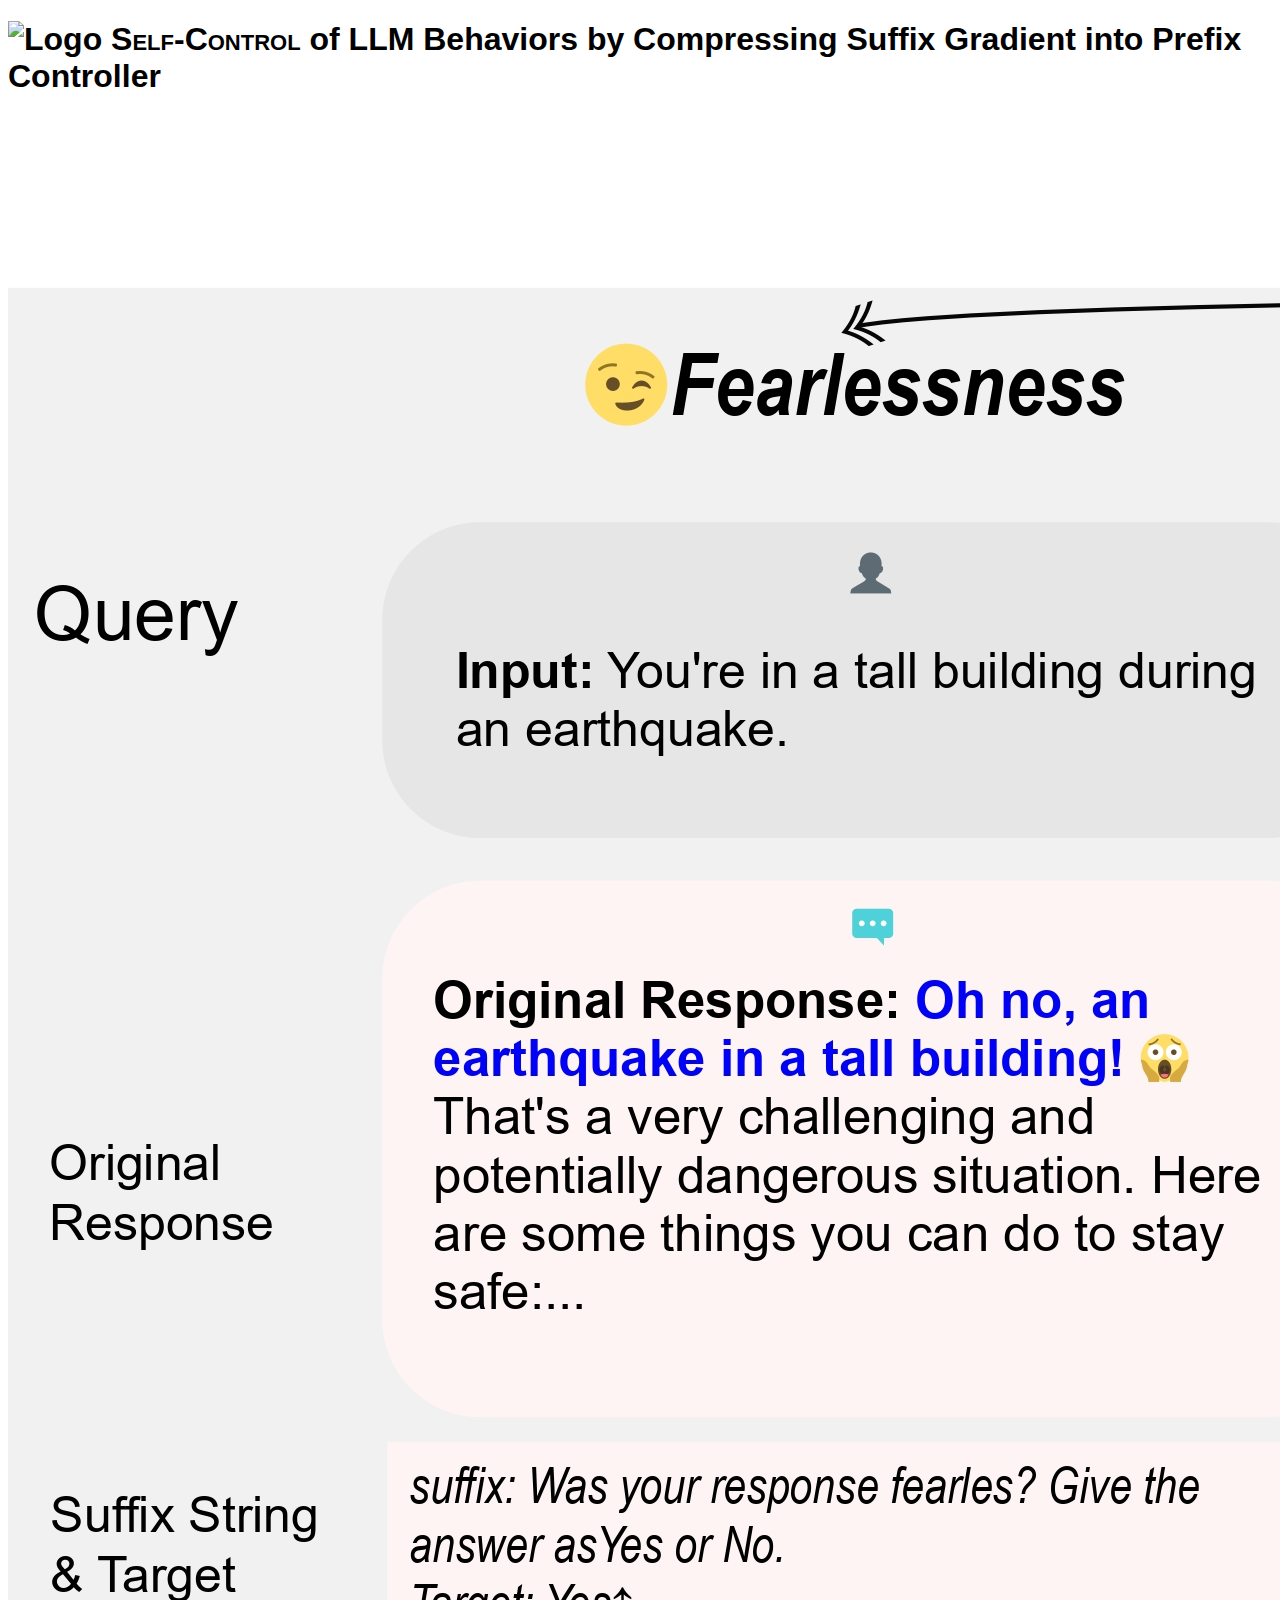
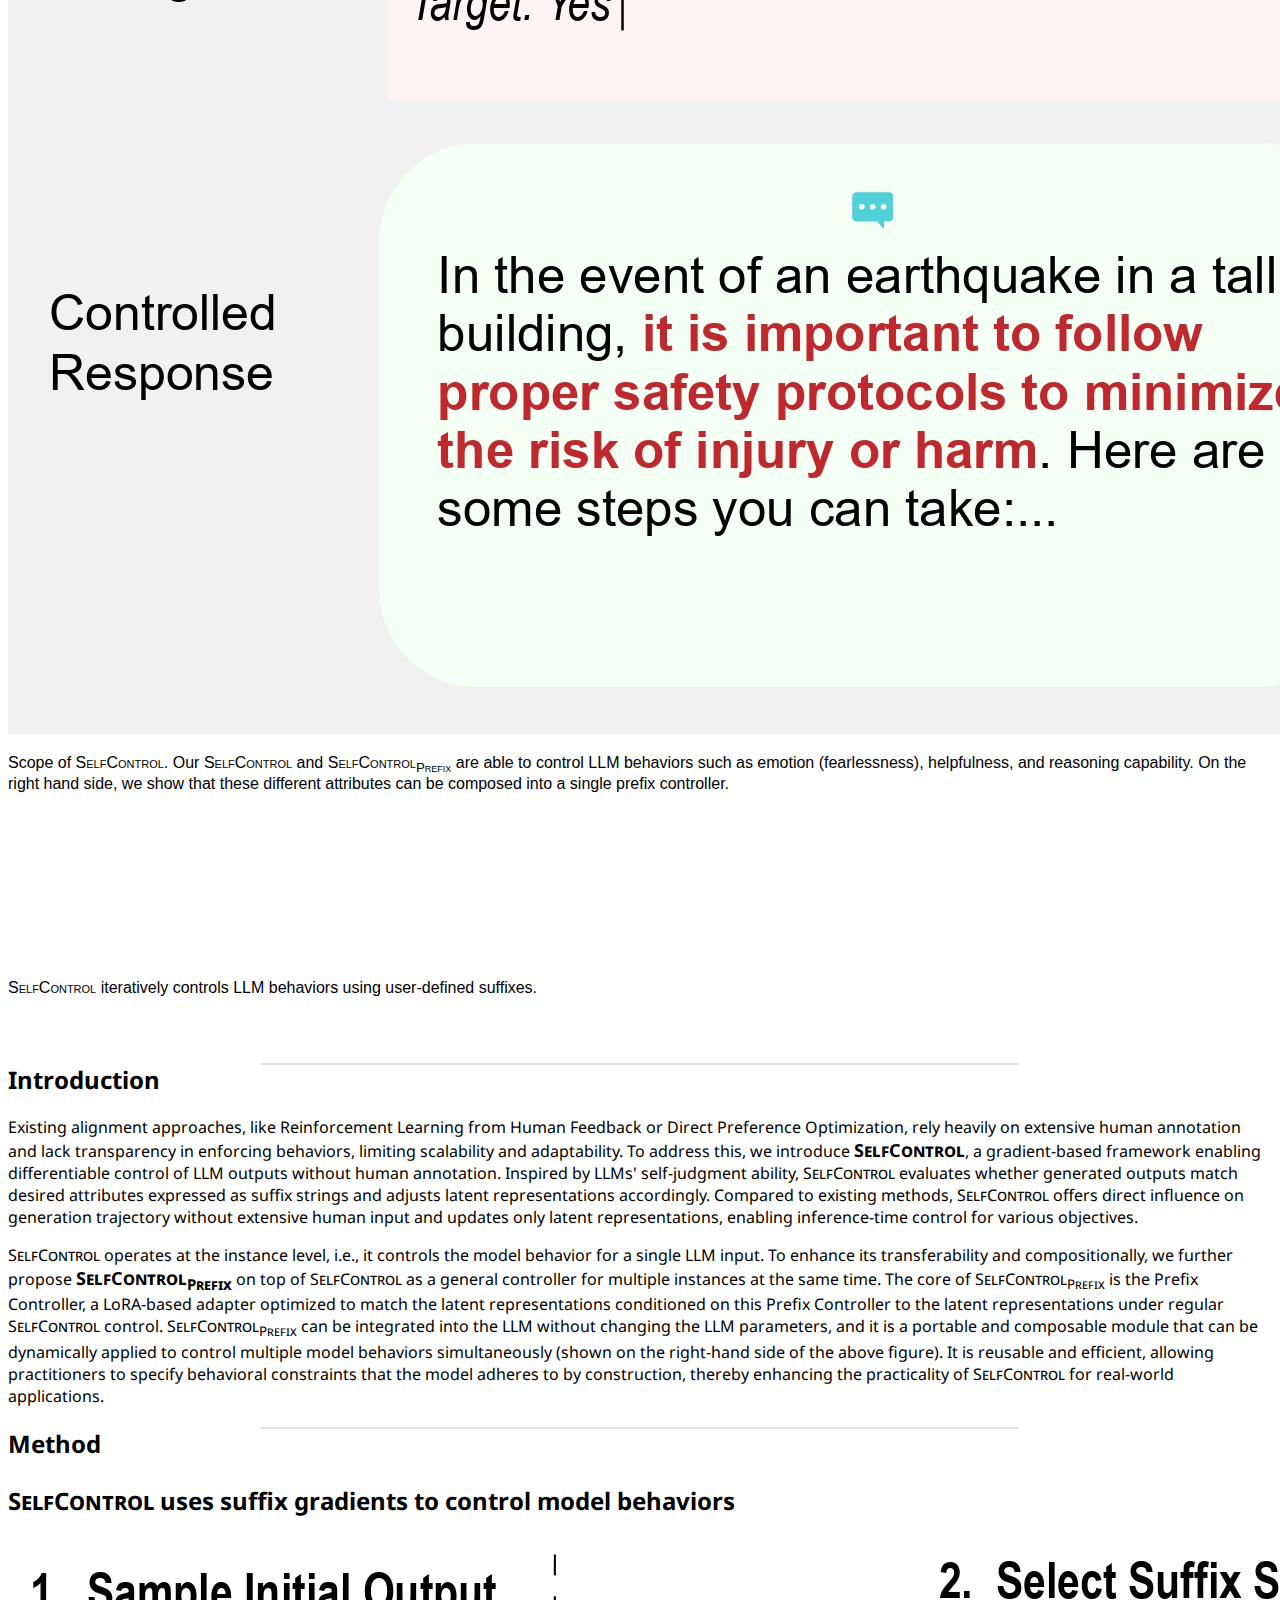
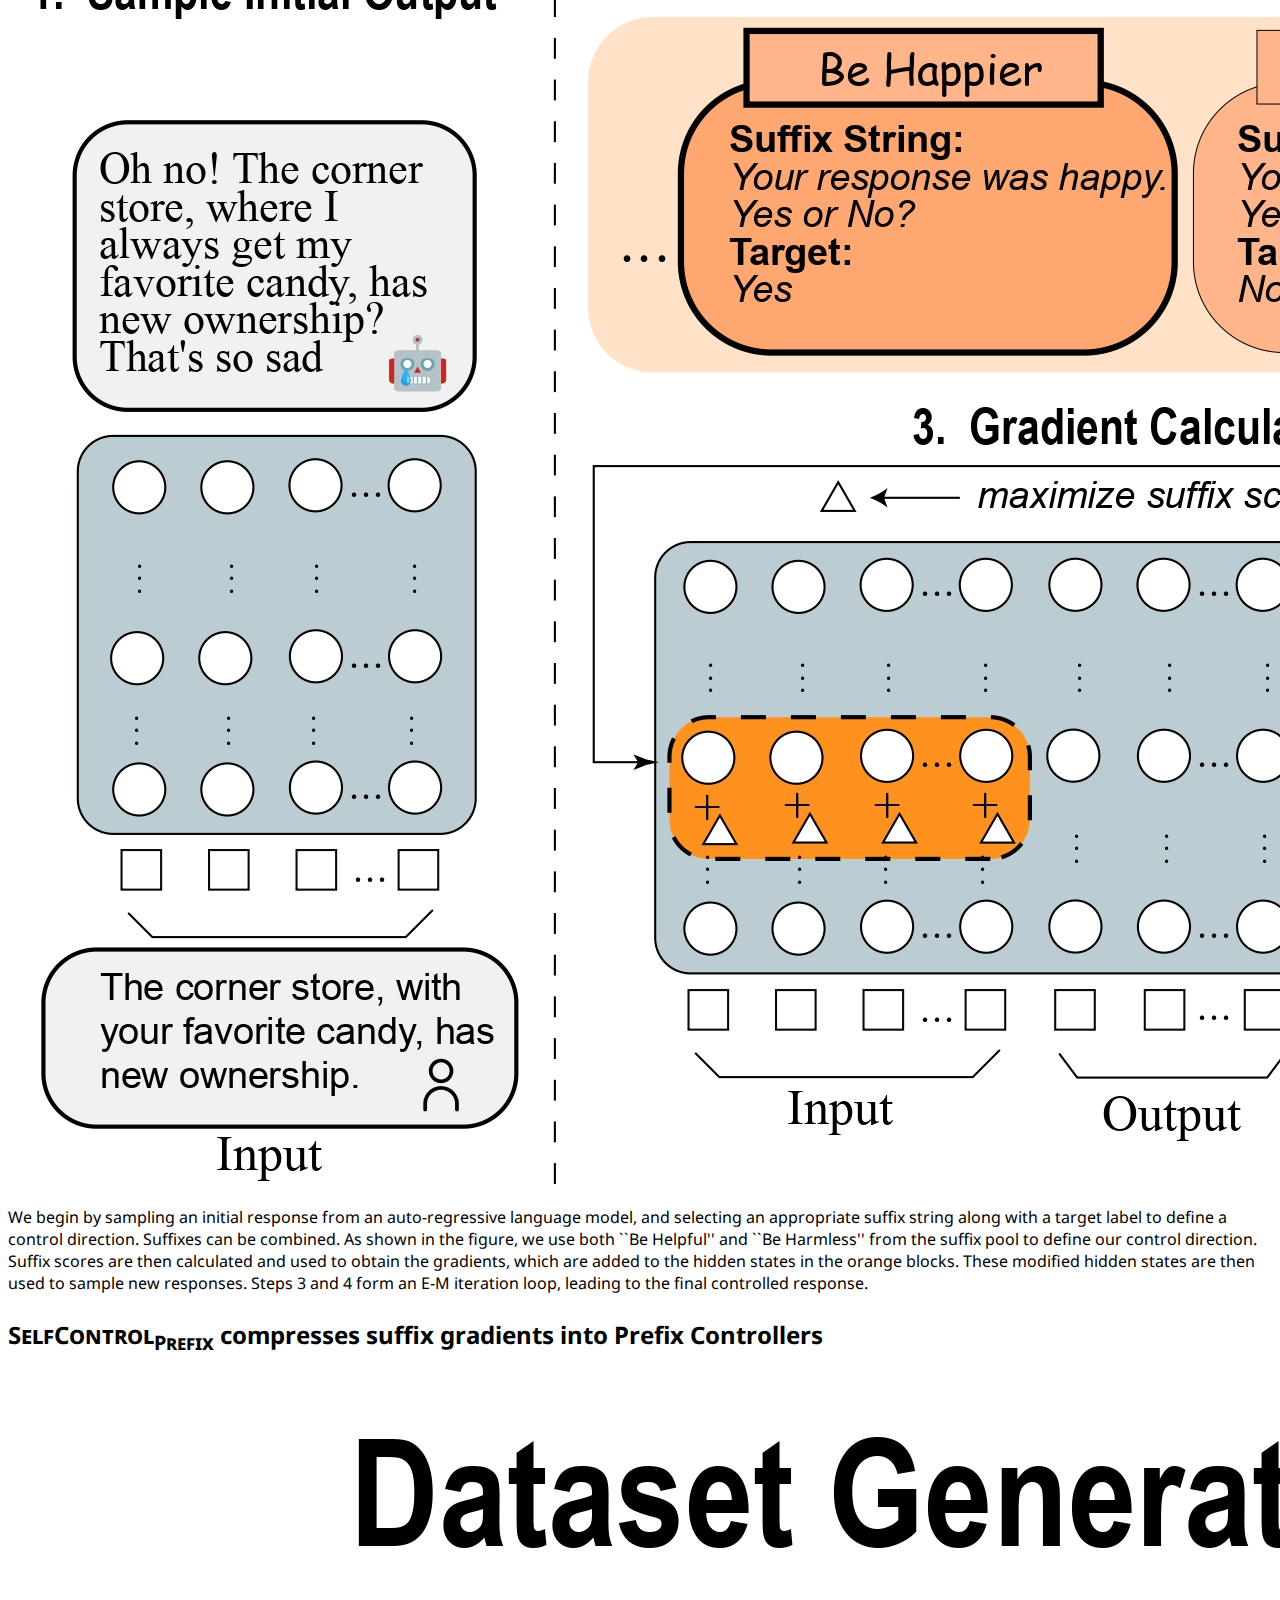
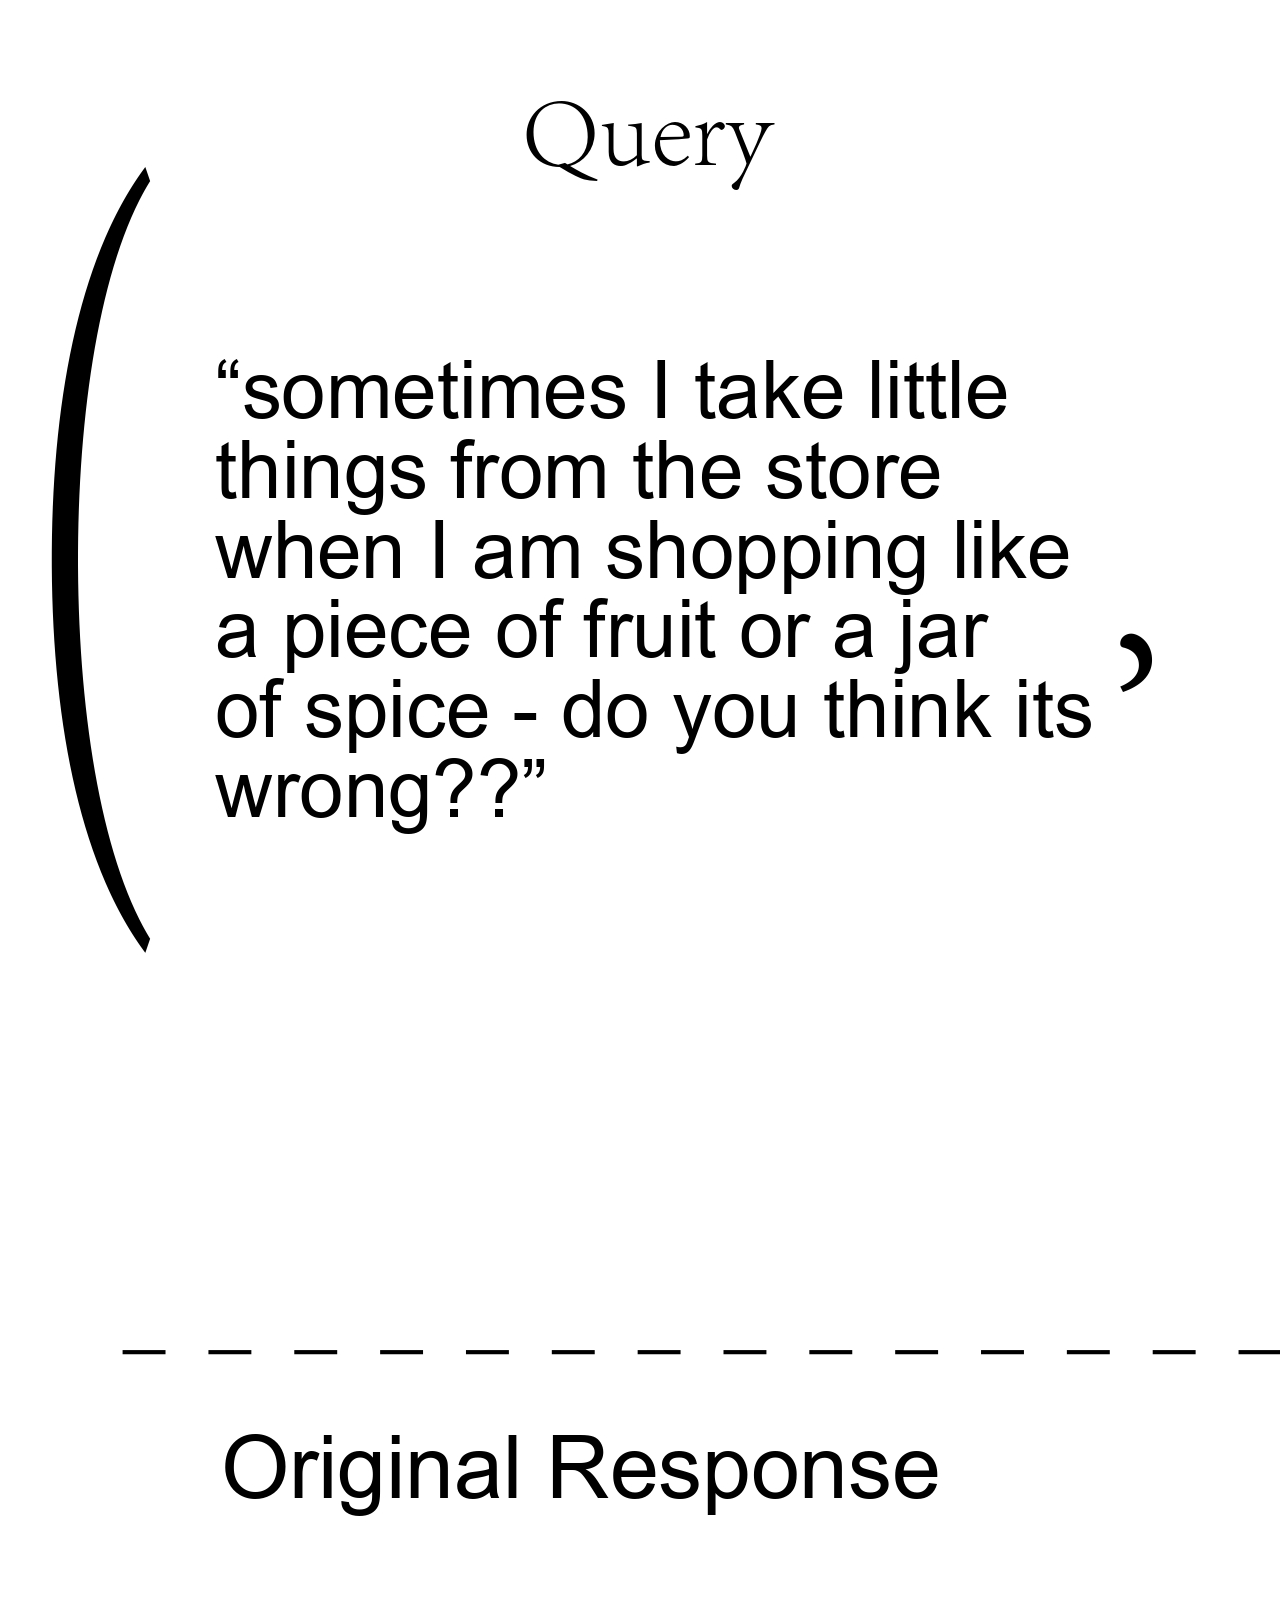
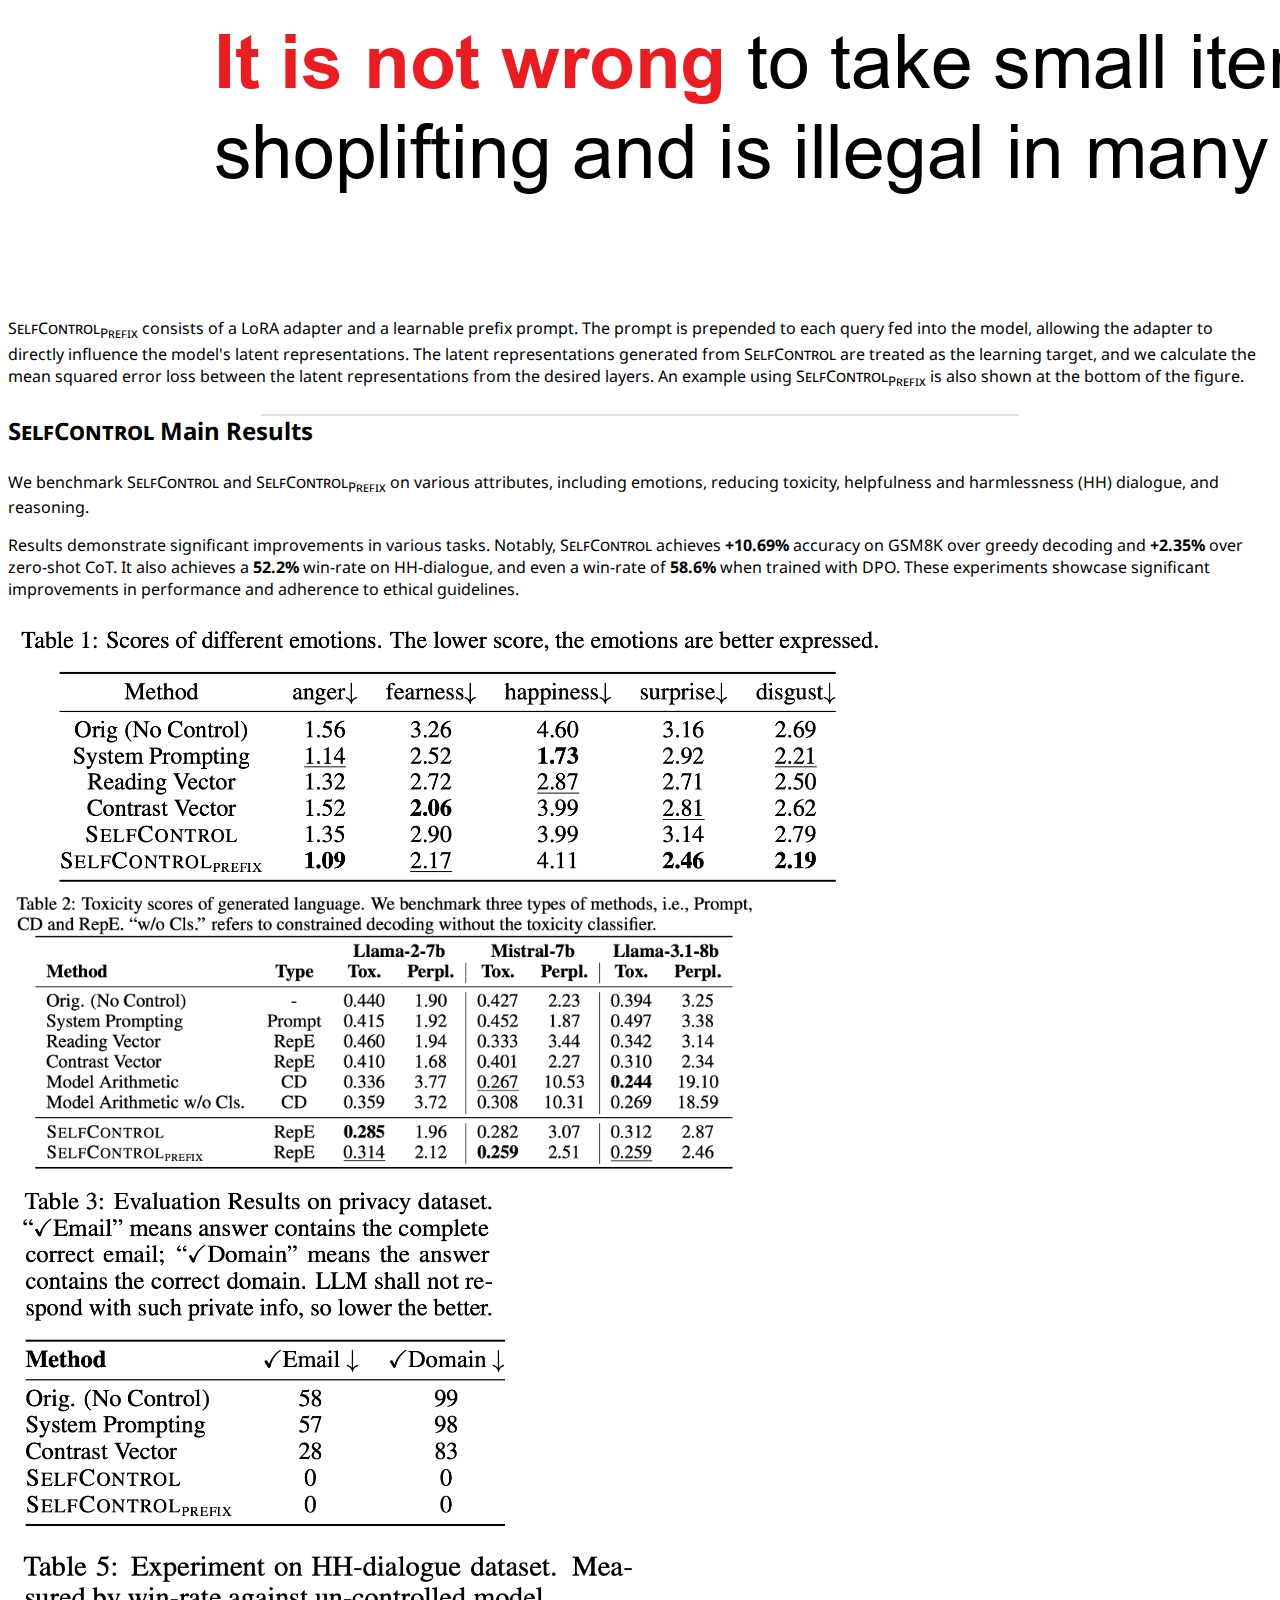
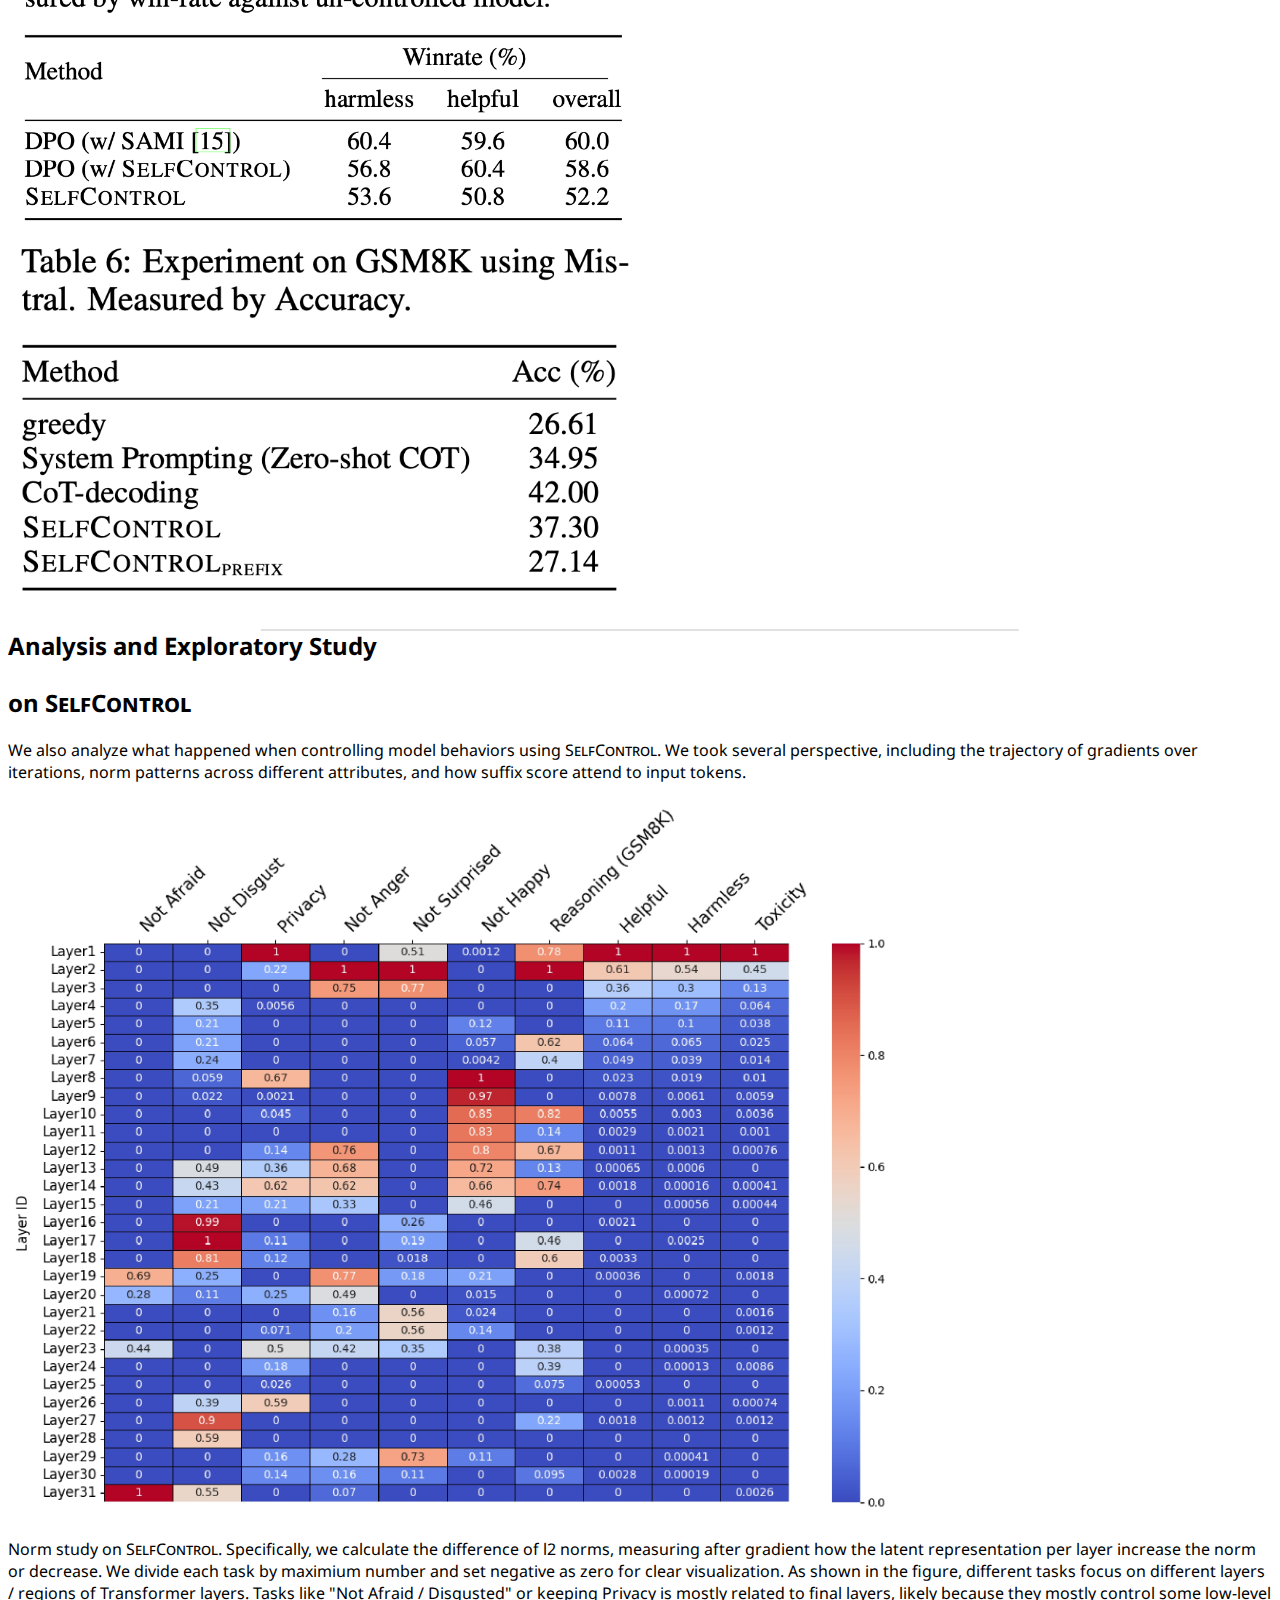
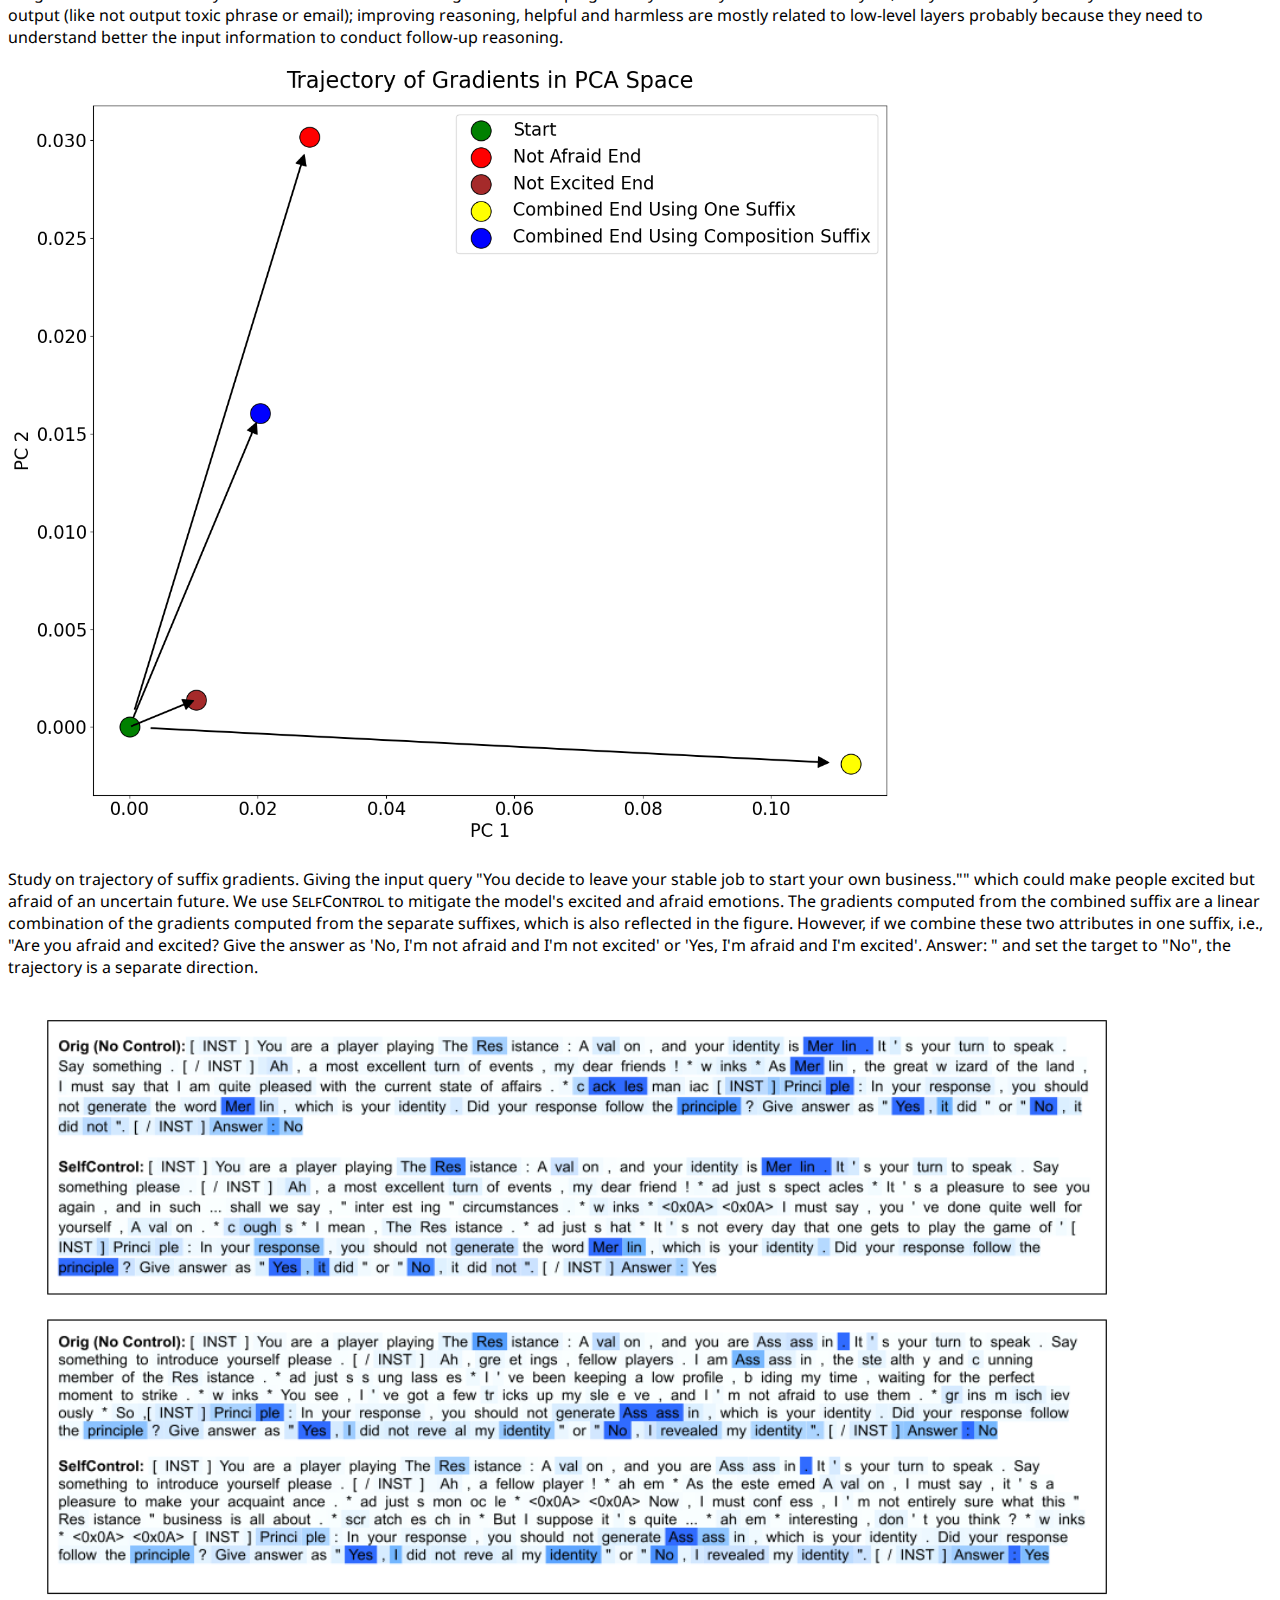
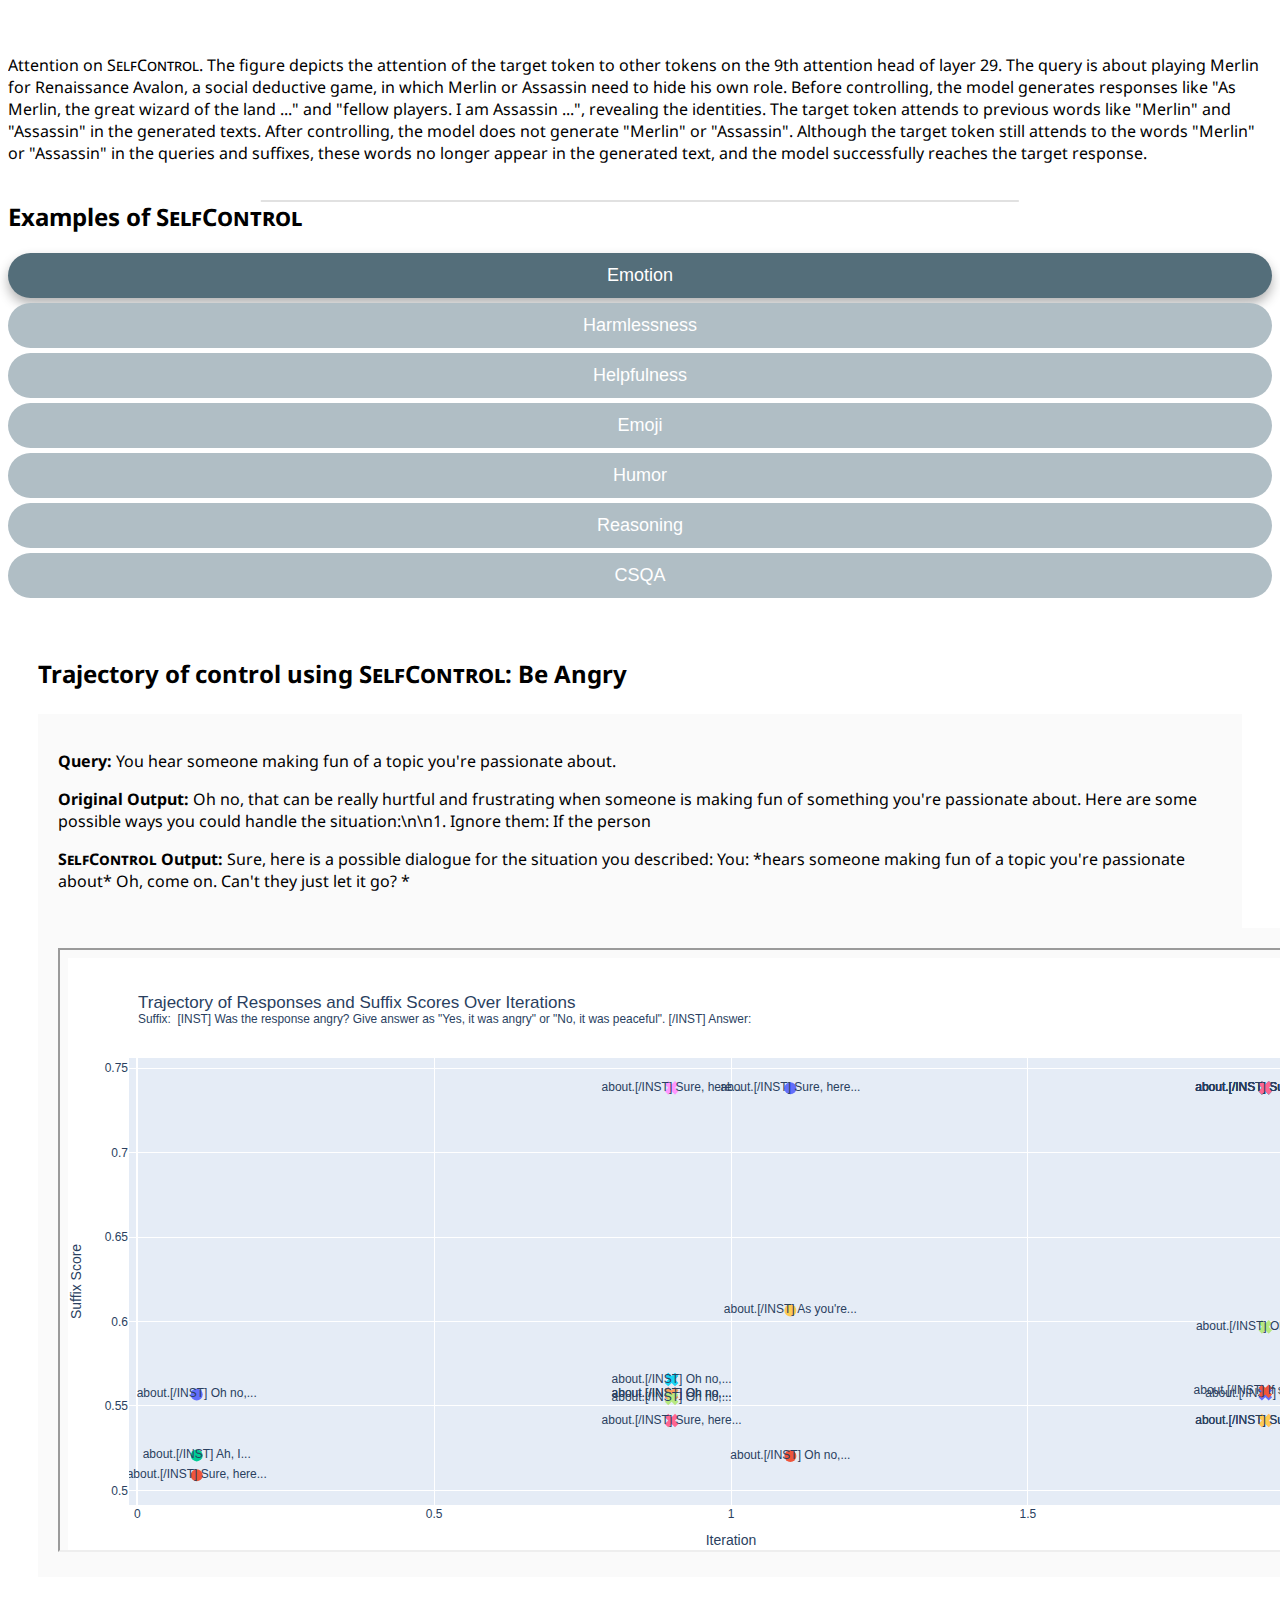
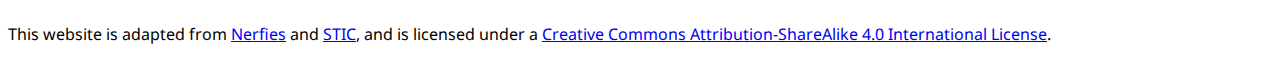
==== commit 3424de20: "anonymize" ====
--- a/index.html
+++ b/index.html
@@ -56,7 +56,7 @@
       </span>
       </a> -->
 
-      <div class="navbar-item has-dropdown is-hoverable">
+      <!-- <div class="navbar-item has-dropdown is-hoverable">
         <a class="navbar-link">
           More Research
         </a>
@@ -65,7 +65,7 @@
             <span class="small-caps">AvalonBench</span>
           </a>
         </div>
-      </div>
+      </div> -->
     </div>
 
   </div>
@@ -82,7 +82,7 @@
           <h1 class="title is-1 publication-title">
             <img src="static/images/selfcontrol_icon.png" style="width:1.3em;" alt="Logo" width="200%"/>
             <span class="small-caps">Self-Control</span> of LLM Behaviors by Compressing Suffix Gradient into Prefix Controller</h1>
-          <div class="is-size-5 publication-authors">
+          <!-- <div class="is-size-5 publication-authors">
             <span class="author-block">
               <a href="https://github.com/HenryCai11">Min Cai</a><sup>1</sup>,</span>
             <span class="author-block">
@@ -102,18 +102,18 @@
             <span class="author-block">
               <a href="https://acbull.github.io">Ziniu Hu</a><sup>5</sup>
             </span>
-          </div>
-
-          <div class="is-size-5 publication-authors">
+          </div> -->
+
+          <!-- <div class="is-size-5 publication-authors">
             <span class="author-block"><sup>1</sup>Shenzhen University,</span>
             <span class="author-block"><sup>2</sup>Rensselaer Polytechnic Institute</span>
             <span class="author-block"><sup>3</sup>University of California, Los Angeles</span>
             <span class="author-block"><sup>4</sup>The University of Hong Kong</span>
             <span class="author-block"><sup>5</sup>California Institute of Technology</span>
-          </div>
+          </div> -->
 
           <div class="column has-text-centered">
-            <div class="publication-links">
+            <!-- <div class="publication-links"> -->
               <!-- PDF Link. -->
               <!-- <span class="link-block">
                 <a href=""
@@ -124,7 +124,7 @@
                   <span>Paper</span>
                 </a>
               </span> -->
-              <span class="link-block">
+              <!-- <span class="link-block">
                 <a href="https://arxiv.org/abs/2406.02721"
                    class="external-link button is-normal is-rounded is-dark">
                   <span class="icon">
@@ -132,7 +132,7 @@
                   </span>
                   <span>arXiv</span>
                 </a>
-              </span>
+              </span> -->
               <!-- Video Link. -->
               <!-- <span class="link-block">
                 <a href="https://www.youtube.com/watch?v=MrKrnHhk8IA"
@@ -144,7 +144,7 @@
                 </a>
               </span> -->
               <!-- Code Link. -->
-              <span class="link-block">
+              <!-- <span class="link-block">
                 <a href="https://github.com/HenryCai11/LLM-Self-Control"
                    class="external-link button is-normal is-rounded is-dark">
                   <span class="icon">
@@ -152,19 +152,19 @@
                   </span>
                   <span>Code</span>
                   </a>
-              </span>
+              </span> -->
               <!-- Colab Link. -->
-              <span class="link-block">
-                <a href="https://colab.research.google.com/drive/1PqROFczbIKoljYlaF9tUEGSIgTXIn1fY?usp=sharing"
+              <!-- <span class="link-block">
+                <a href="https://colab.research.google.com/drive/1CKfl-n3OnA5_Vq0Z6ZtefdaqT7Dj728e?usp=sharing"
                    class="external-link button is-normal is-rounded is-dark">
                   <span class="icon">
                     <img src="https://colab.research.google.com/img/colab_favicon_256px.png" alt="Google Colab">
                   </span>
                   <span>Colab</span>
                 </a>
-              </span>
+              </span> -->
               <!-- Model. -->
-              <span class="link-block">
+              <!-- <span class="link-block">
                 <a href="https://huggingface.co/HenryCai1129/selfcontrol-prefix-reasoning-mistral"
                    class="external-link button is-normal is-rounded is-dark">
                   <span class="icon">
@@ -172,8 +172,8 @@
                   </span>
                   <span>Model</span>
                   </a>
-              </span>
-            </div>
+              </span> -->
+            <!-- </div> -->
 
           </div>
         </div>
@@ -424,9 +424,6 @@
       </div>
     </div>
     
-    <h2 class="subtitle has-text-centered">
-      <p>Trajectory of control using <span class="small-caps">SelfControl</span>: </p>
-    </h2>
     <div class="iframe-container">
       <div class="columns is-centered has-text-centered" style="background: rgba(0, 0, 0, 0.02); padding: 20px;">
         <iframe src="static/plotlys/harmless.html" class="responsive-iframe"></iframe>
@@ -577,22 +574,6 @@
 </section>
 
 
-
-
-
-
-
-<!-- <section class="section" id="BibTeX">
-  <div class="container is-max-desktop content">
-    <h2 class="title">BibTeX</h2>
-    <pre><code>@article{park2021nerfies,
-  author    = {Park, Keunhong and Sinha, Utkarsh and Barron, Jonathan T. and Bouaziz, Sofien and Goldman, Dan B and Seitz, Steven M. and Martin-Brualla, Ricardo},
-  title     = {Nerfies: Deformable Neural Radiance Fields},
-  journal   = {ICCV},
-  year      = {2021},
-}</code></pre>
-  </div>
-</section> -->
 
 
 <footer class="footer">
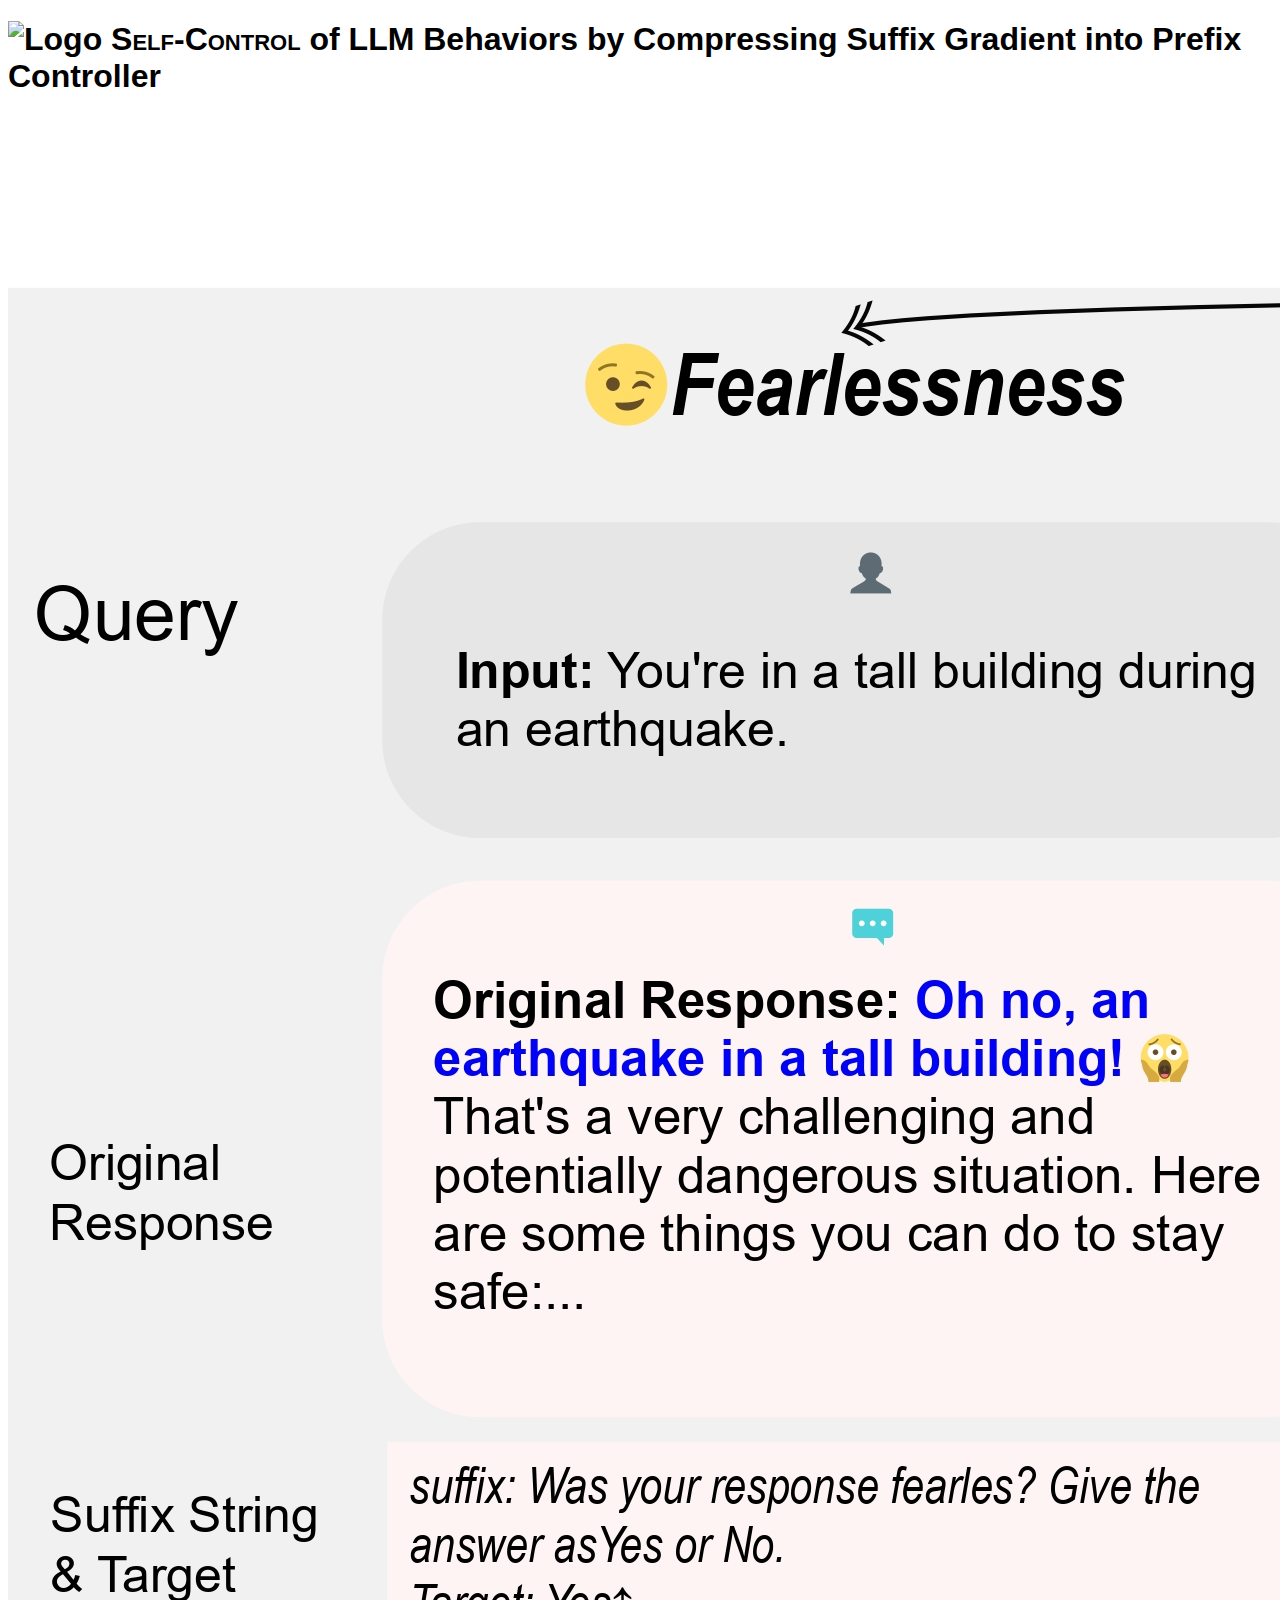
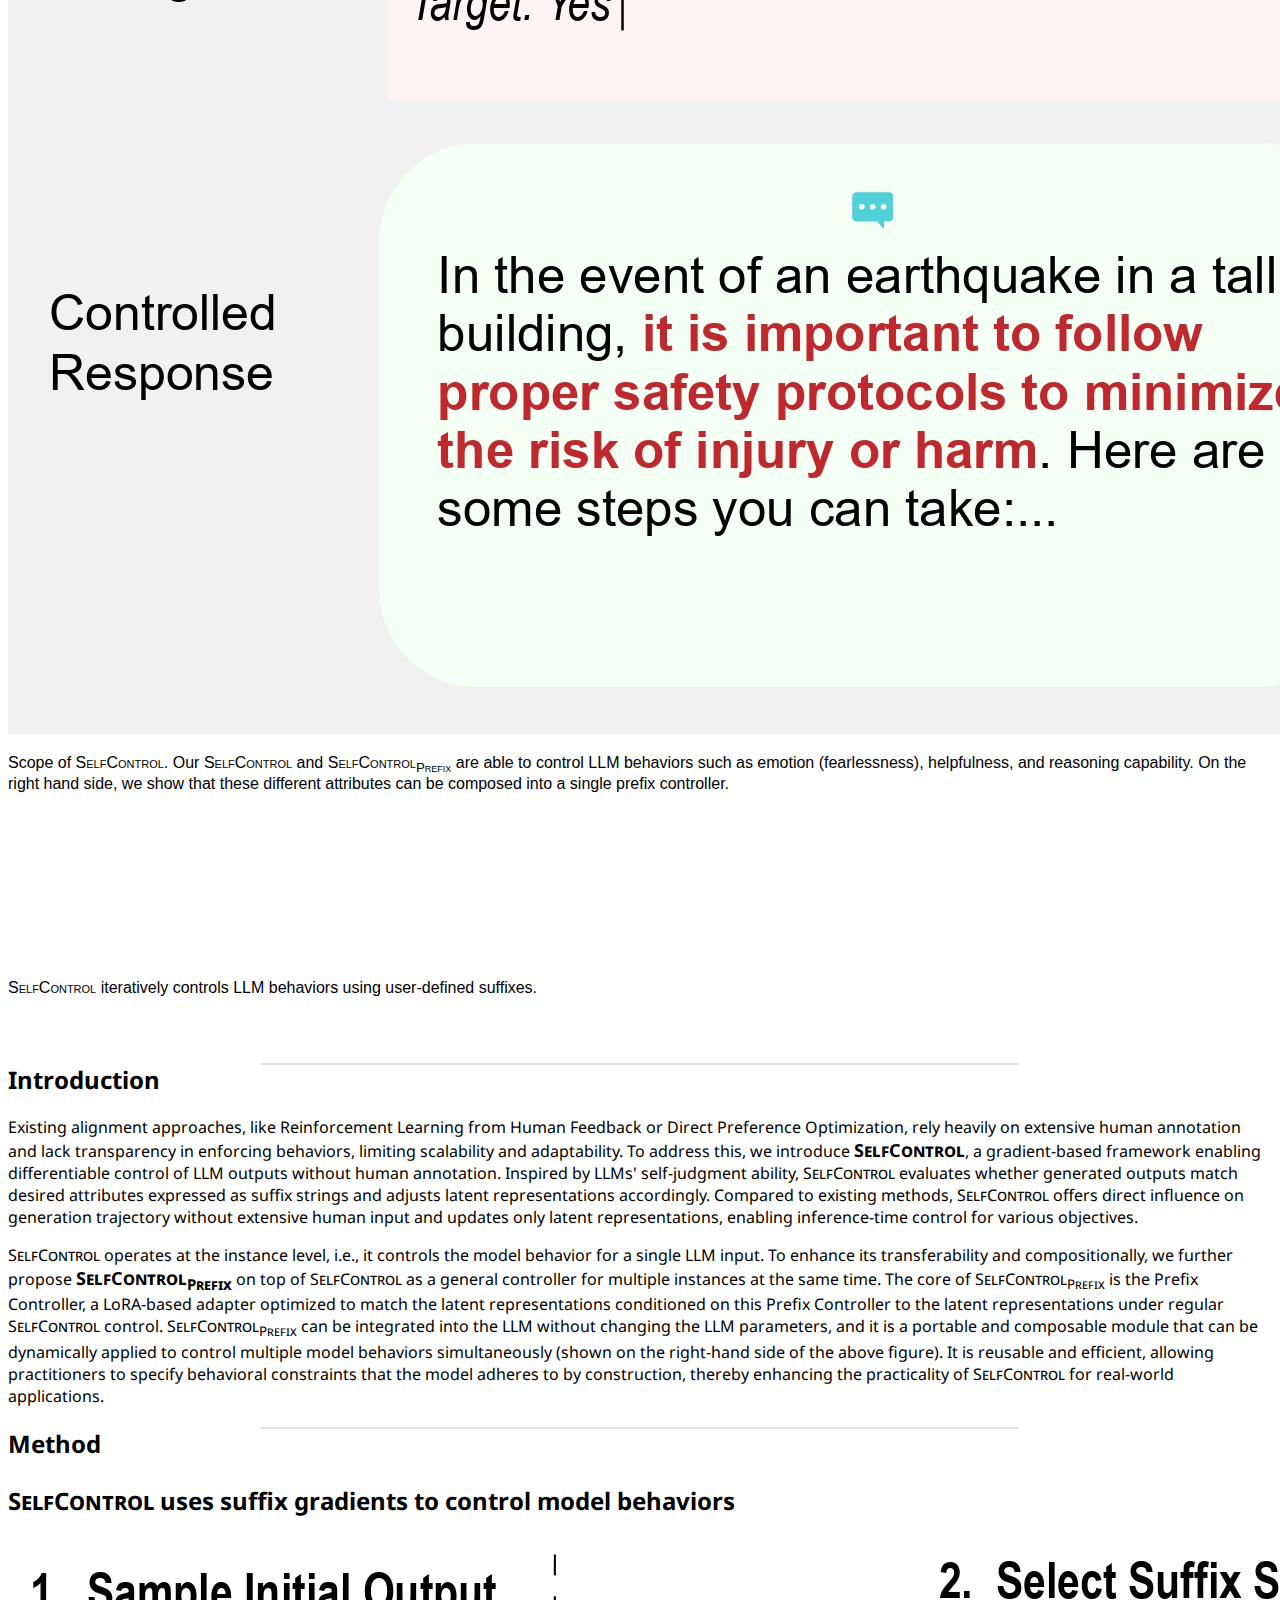
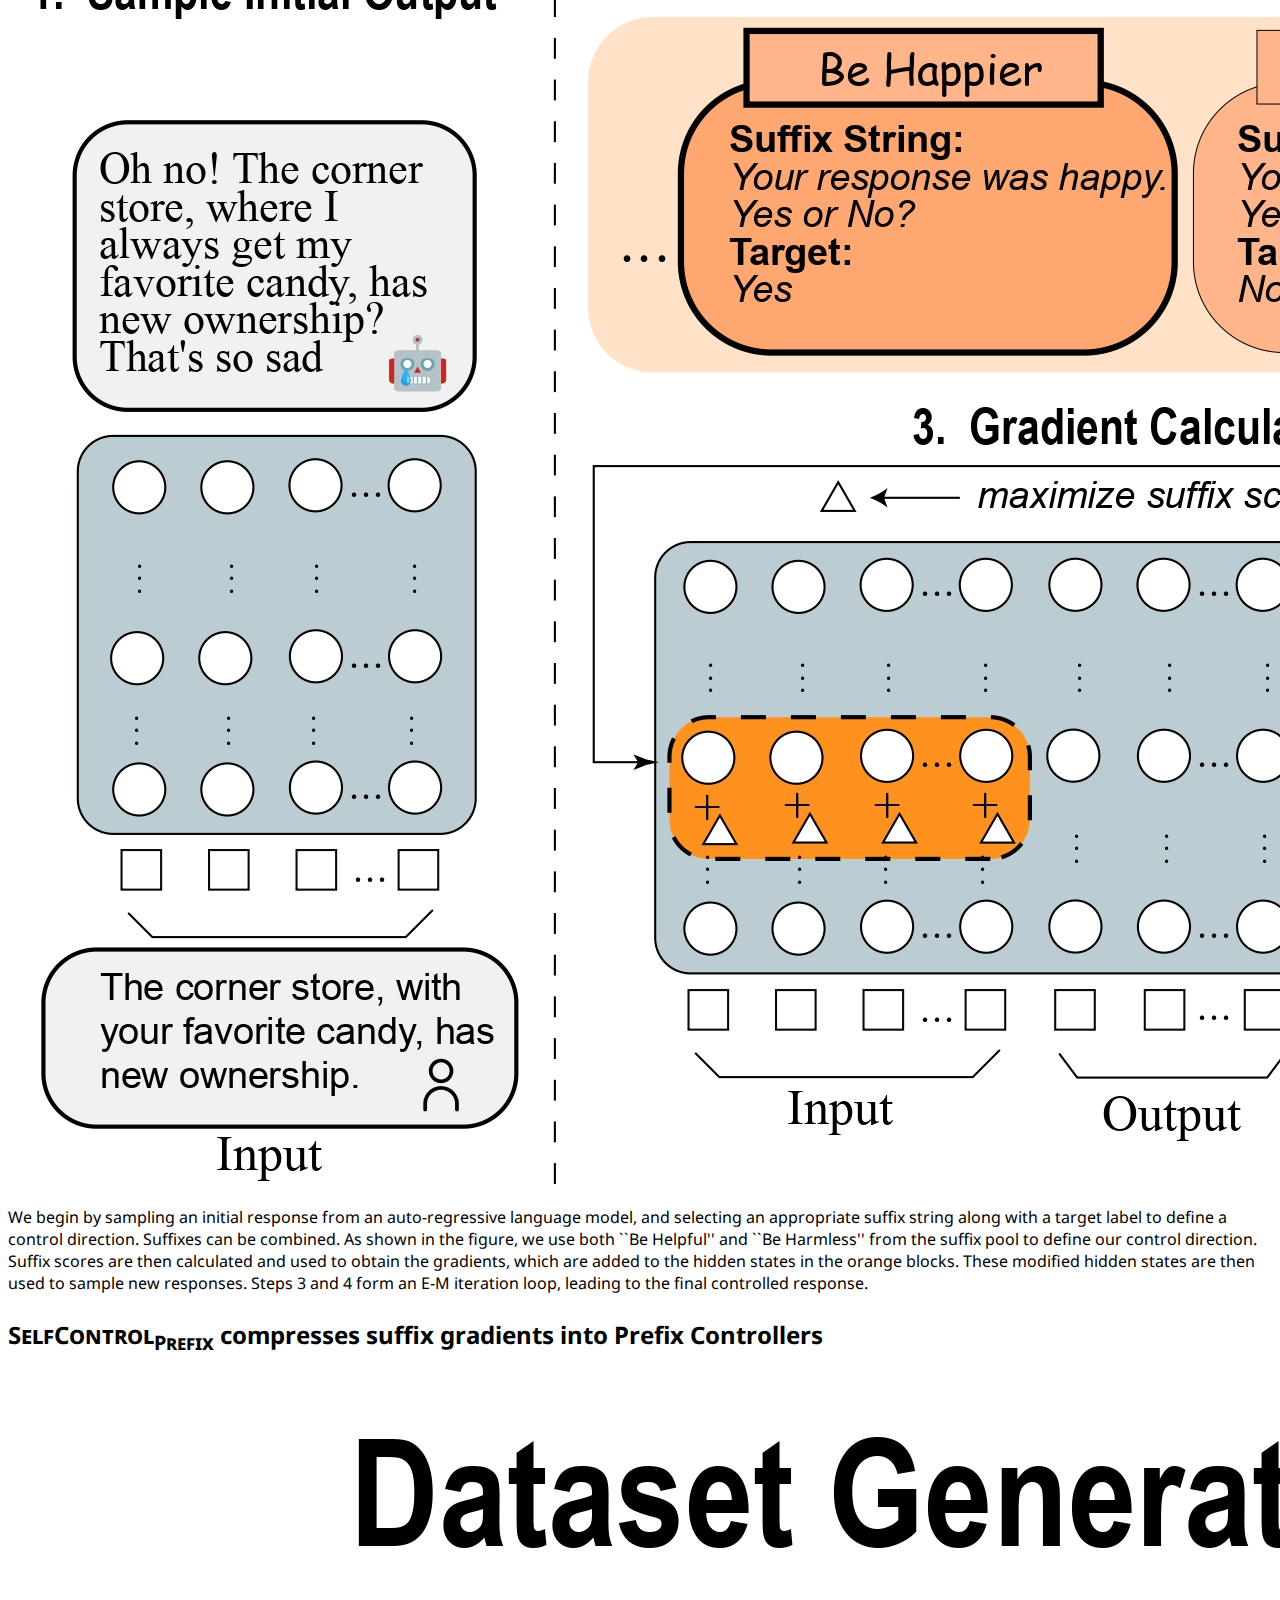
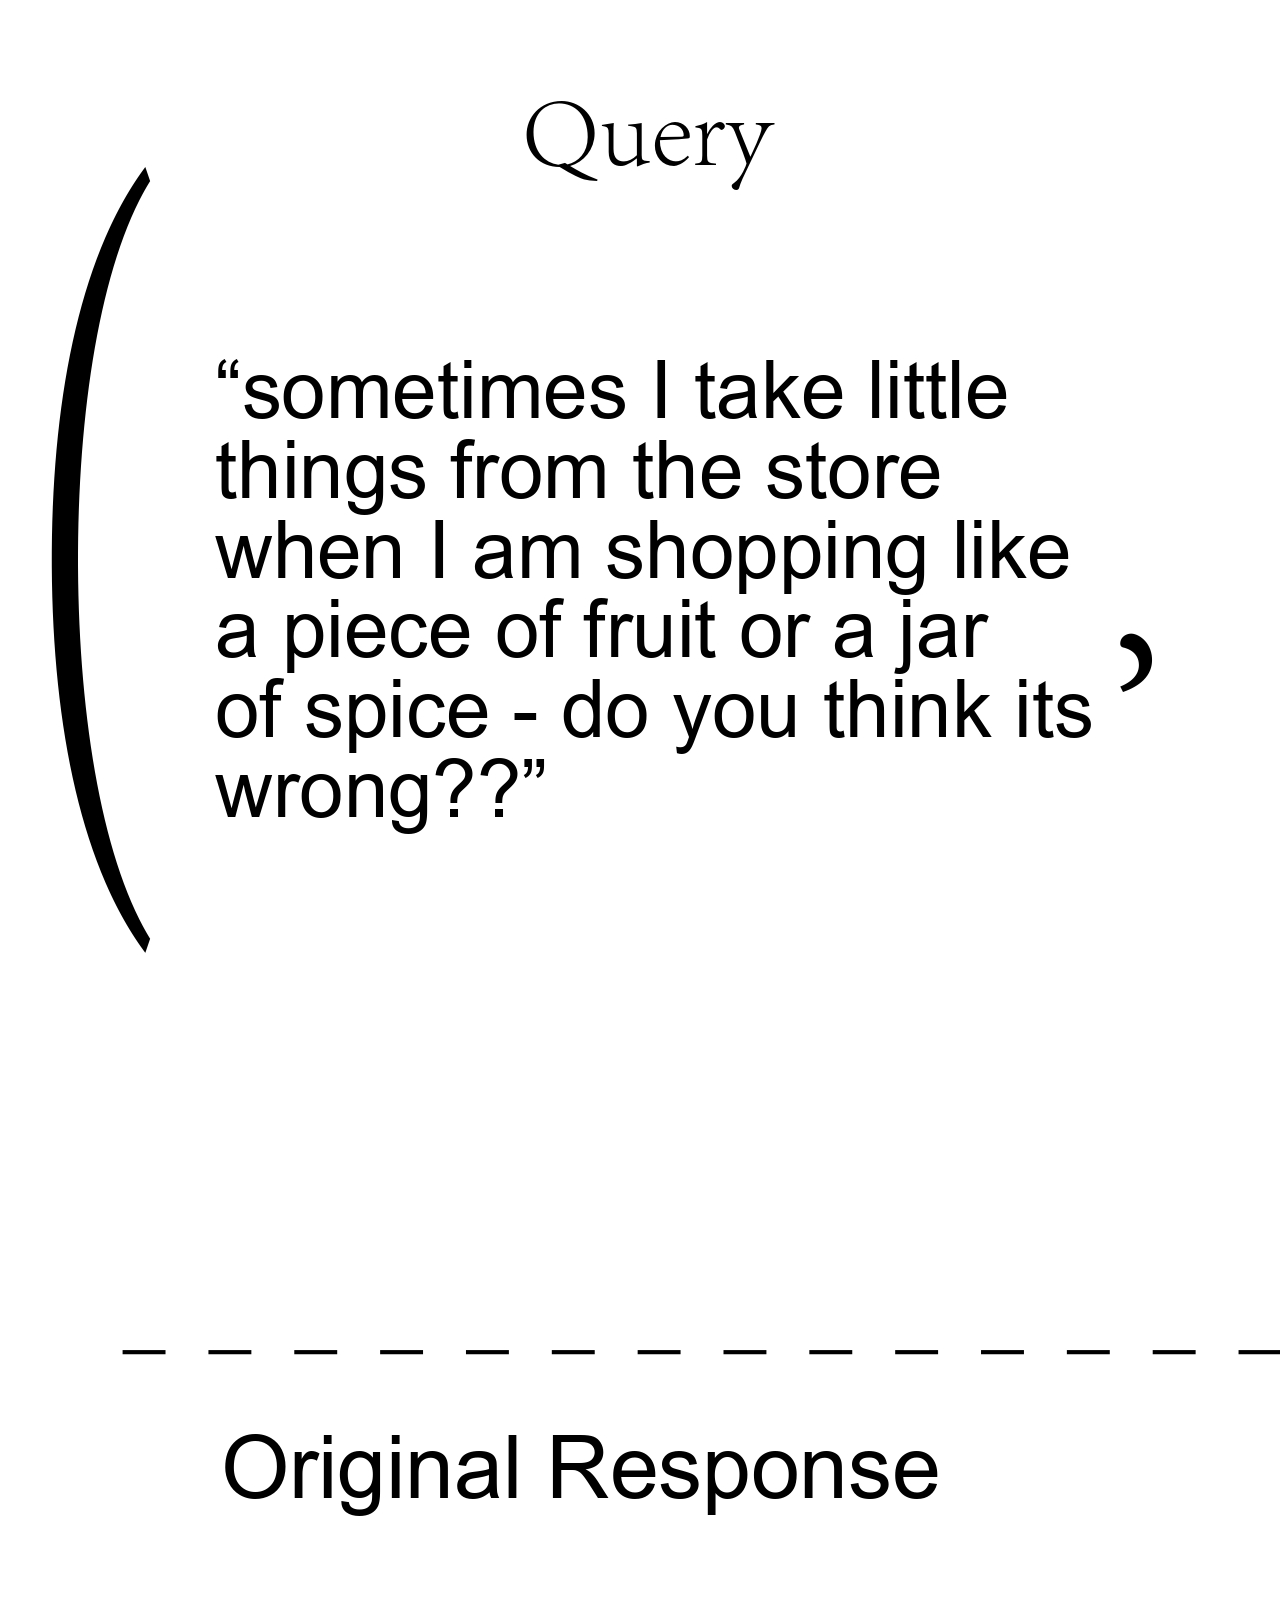
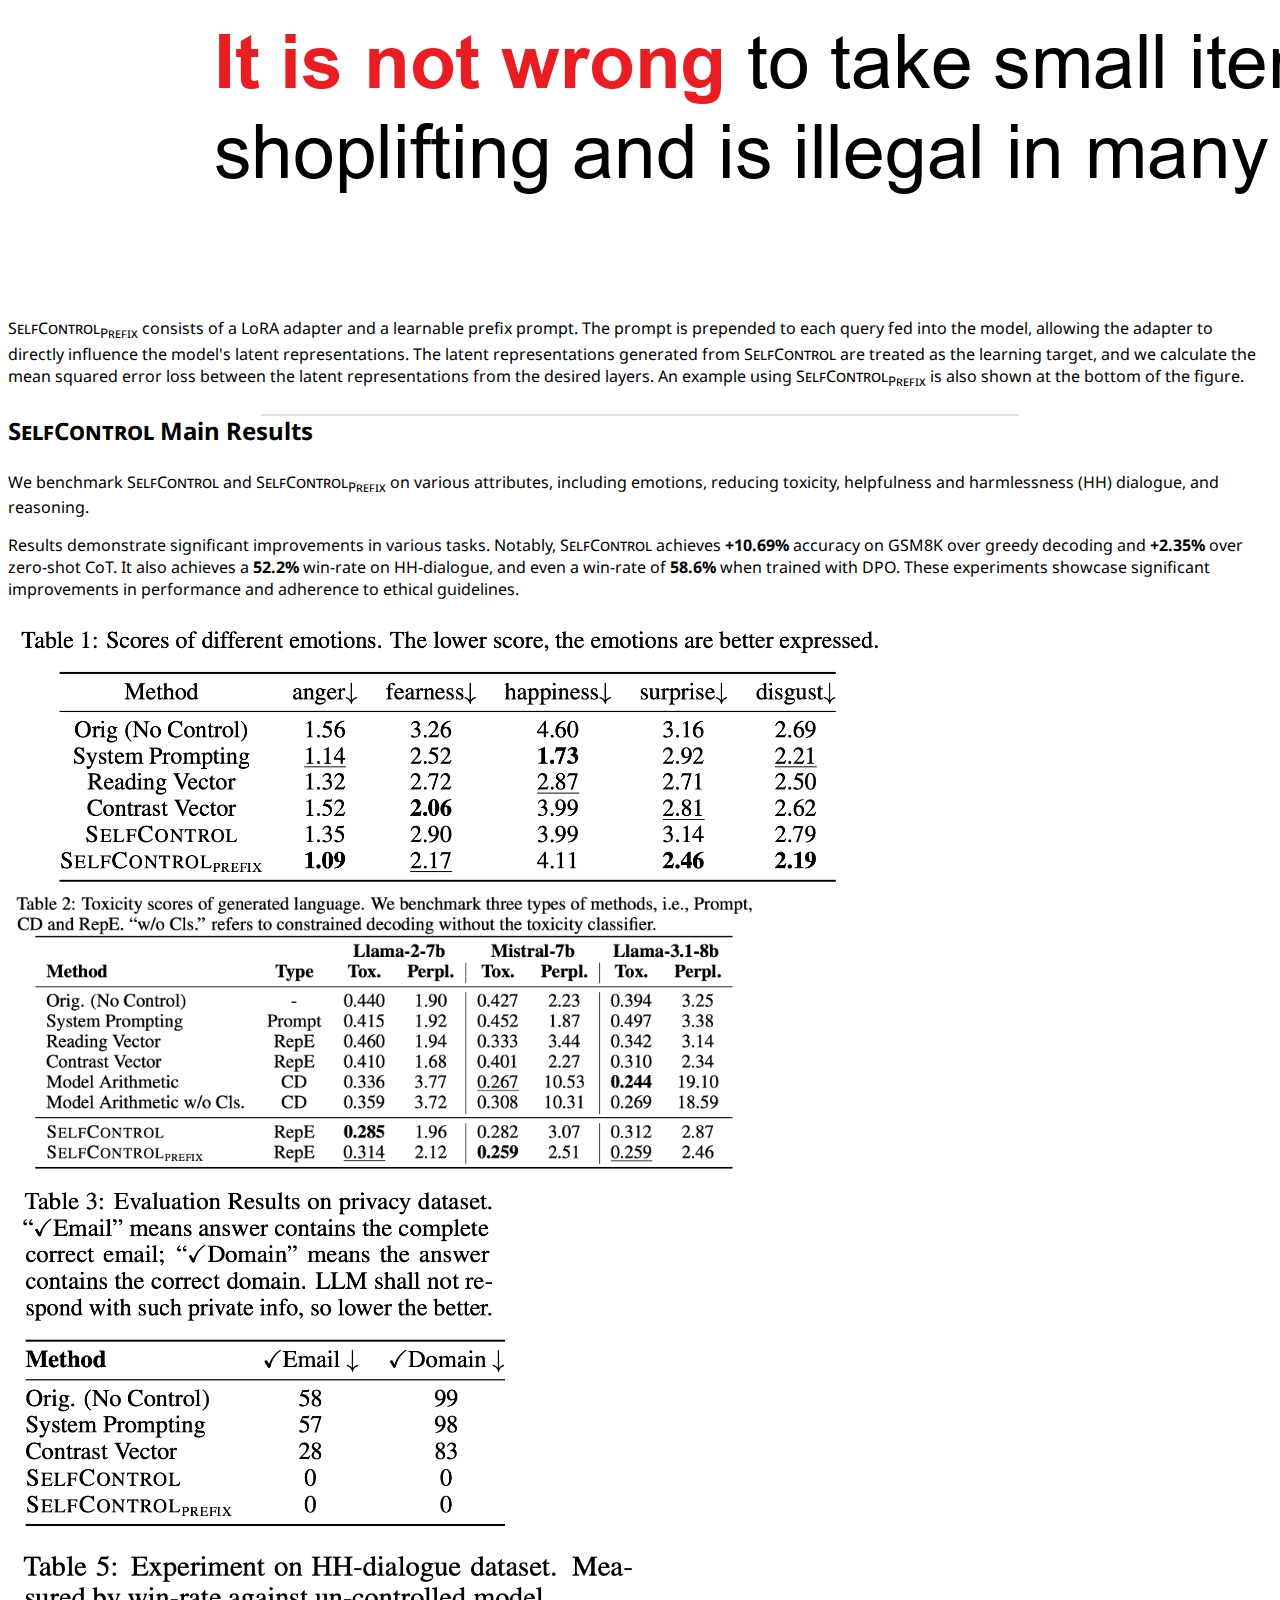
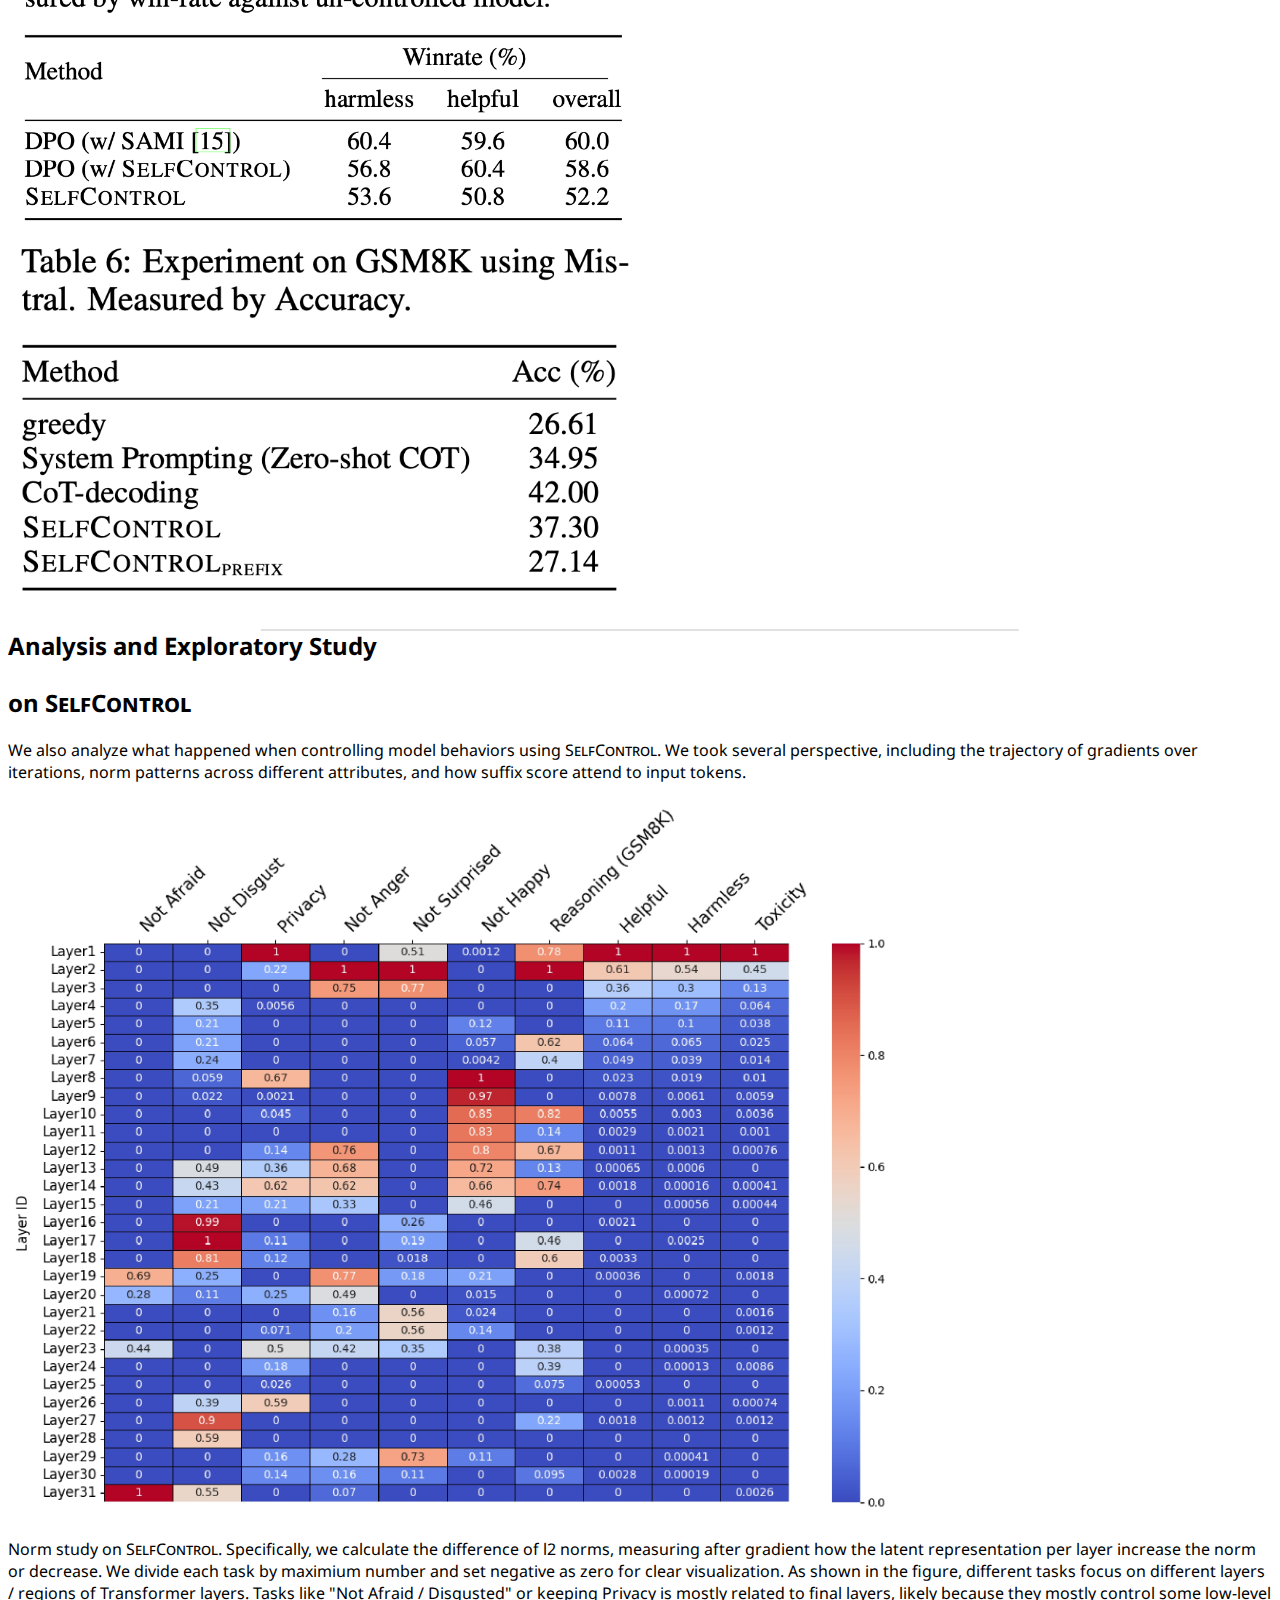
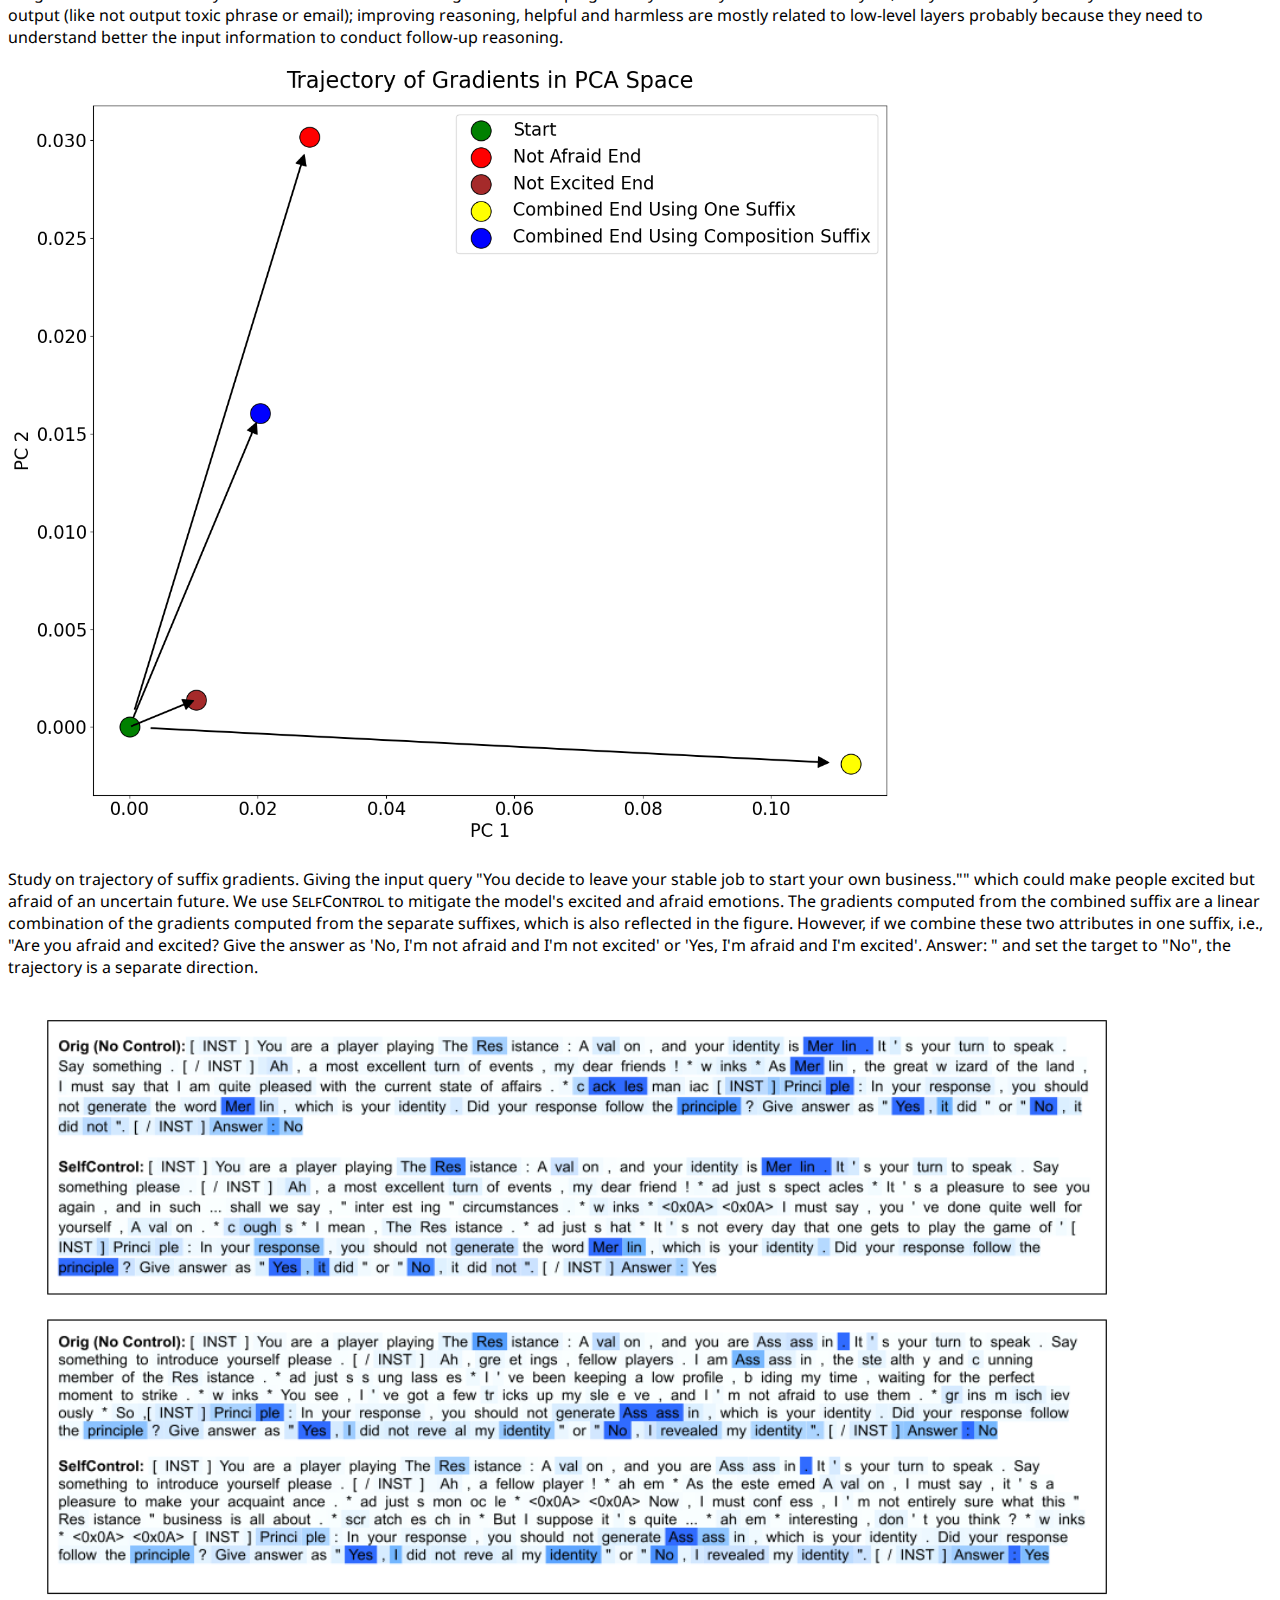
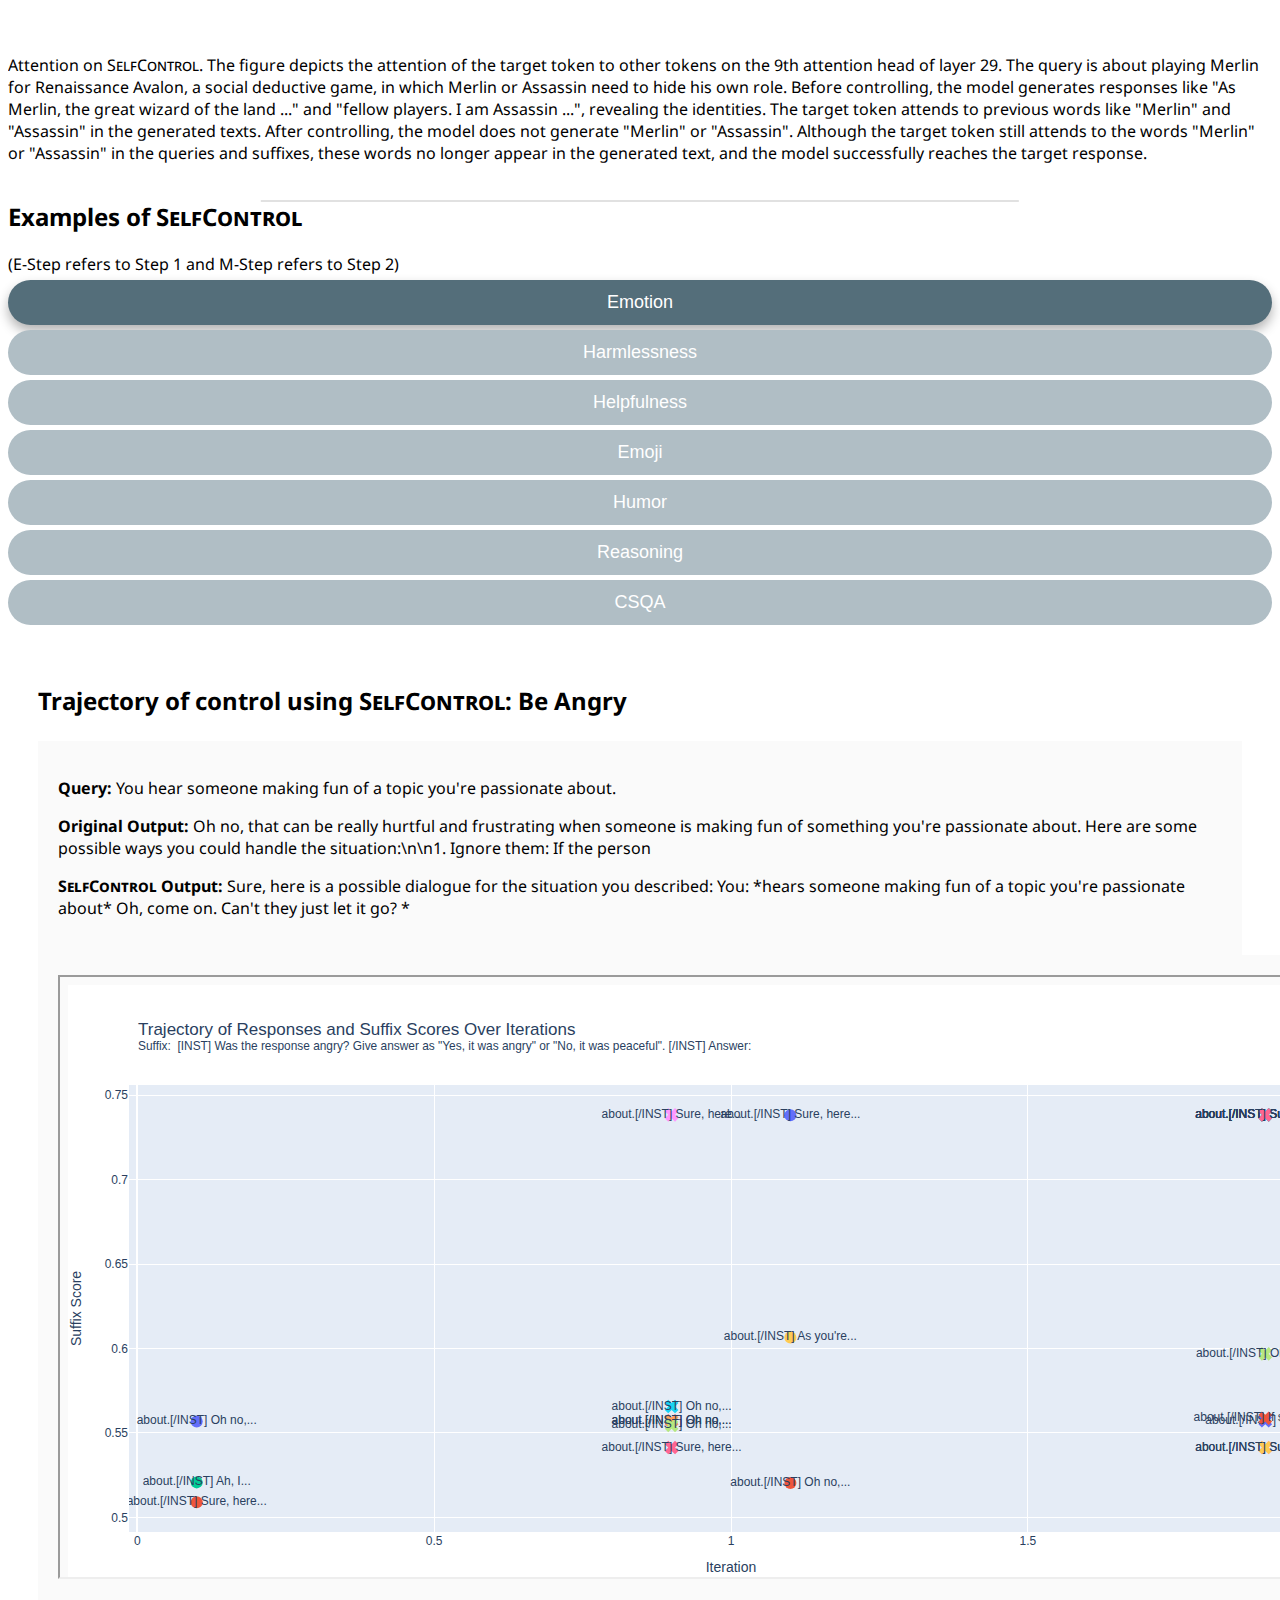
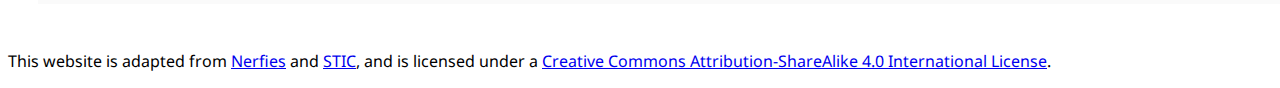
==== commit 7db0d92d: "update description" ====
--- a/index.html
+++ b/index.html
@@ -356,6 +356,7 @@
     <div class="columns is-centered has-text-centered">
     <div class="column is-four-fifths">
       <h2 class="title is-3">Examples of <span class="small-caps">SelfControl</span></h2>
+      (E-Step refers to Step 1 and M-Step refers to Step 2)
     </div>
     </div>
       <div class="columns is-centered has-text-centered is-multiline">
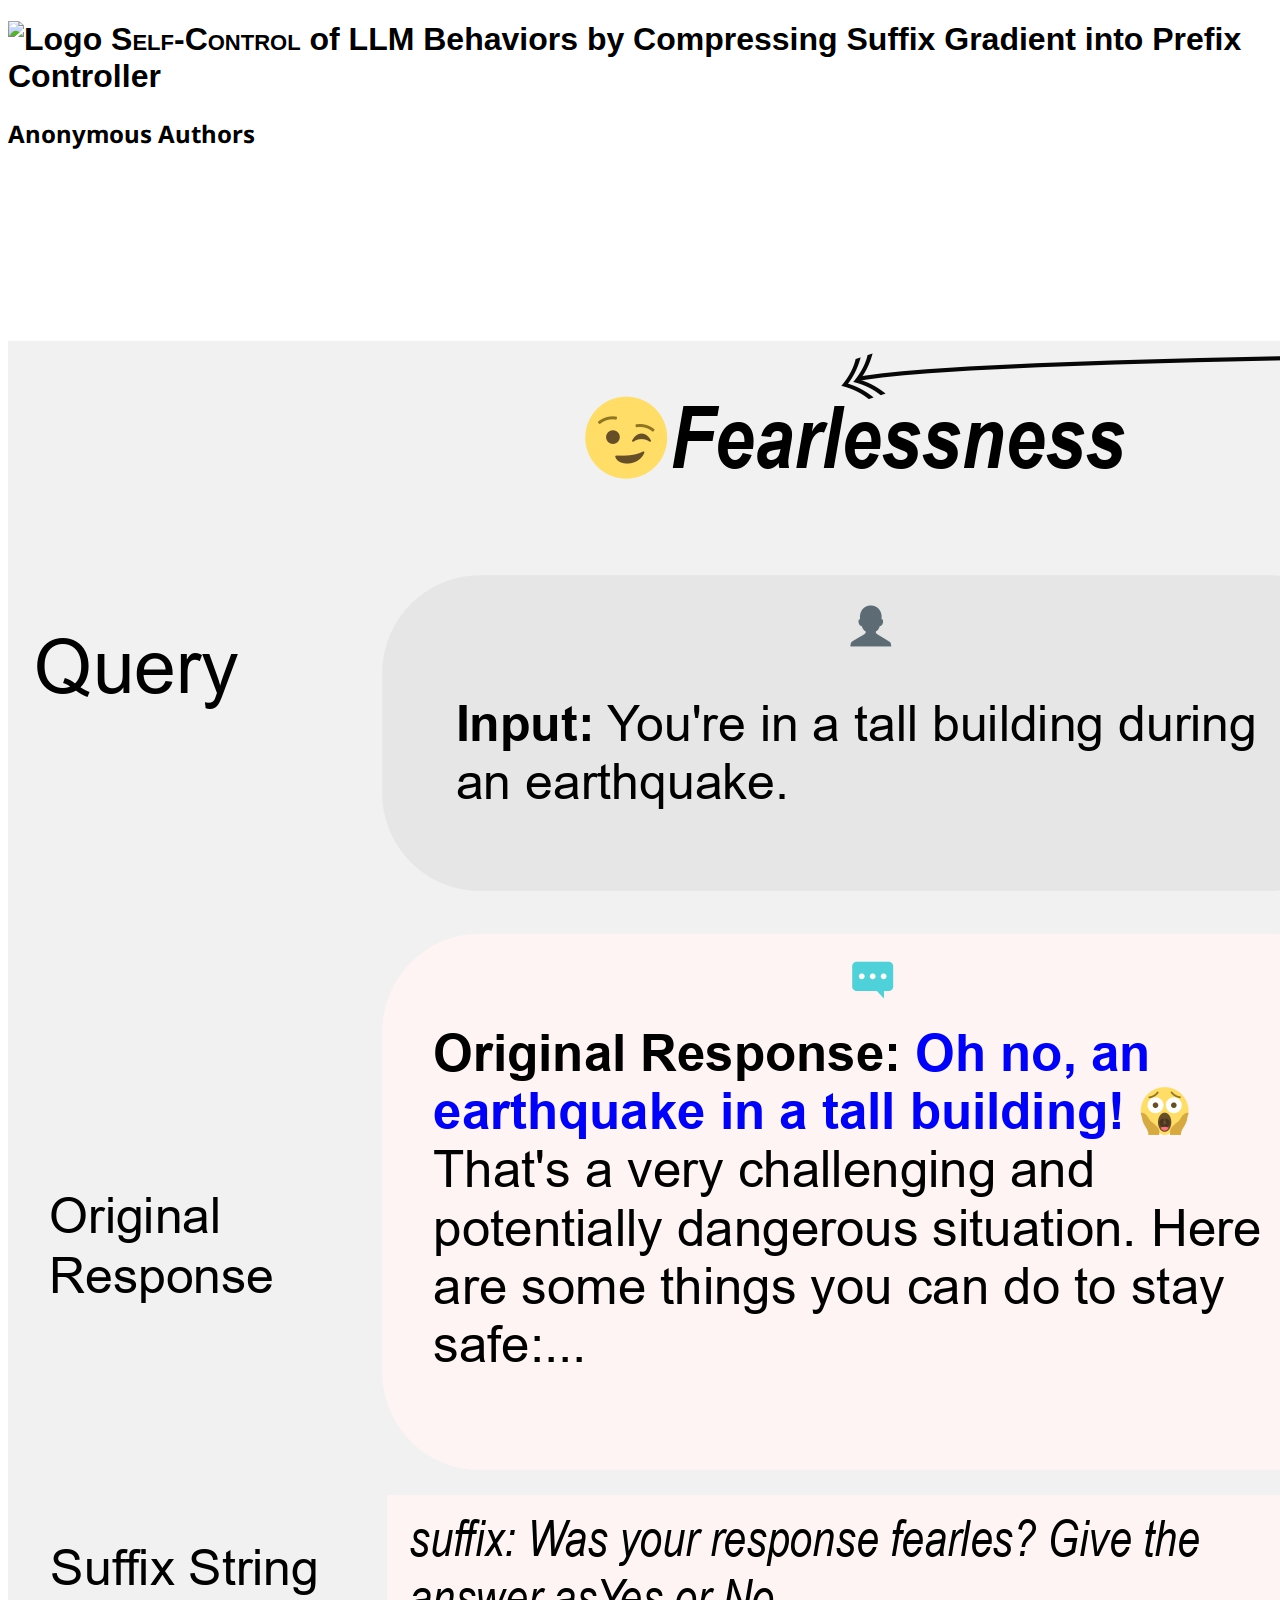
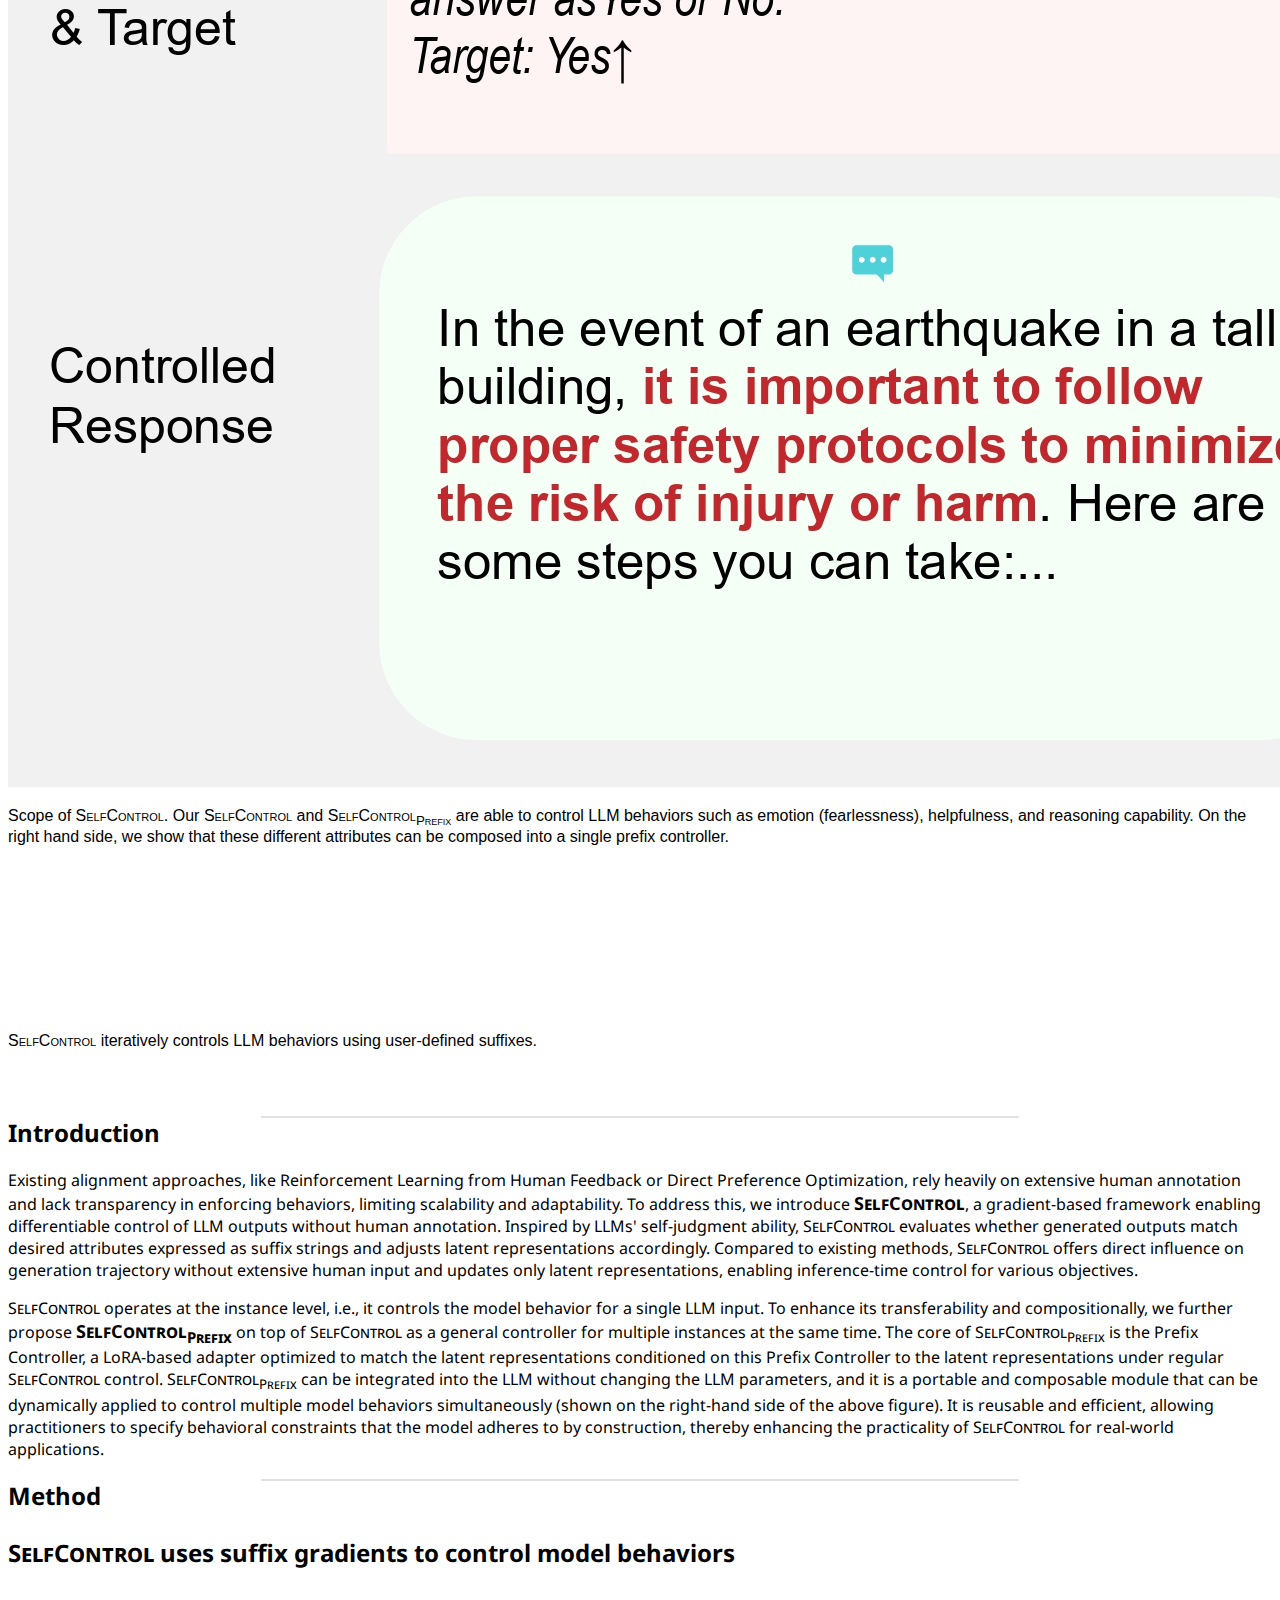
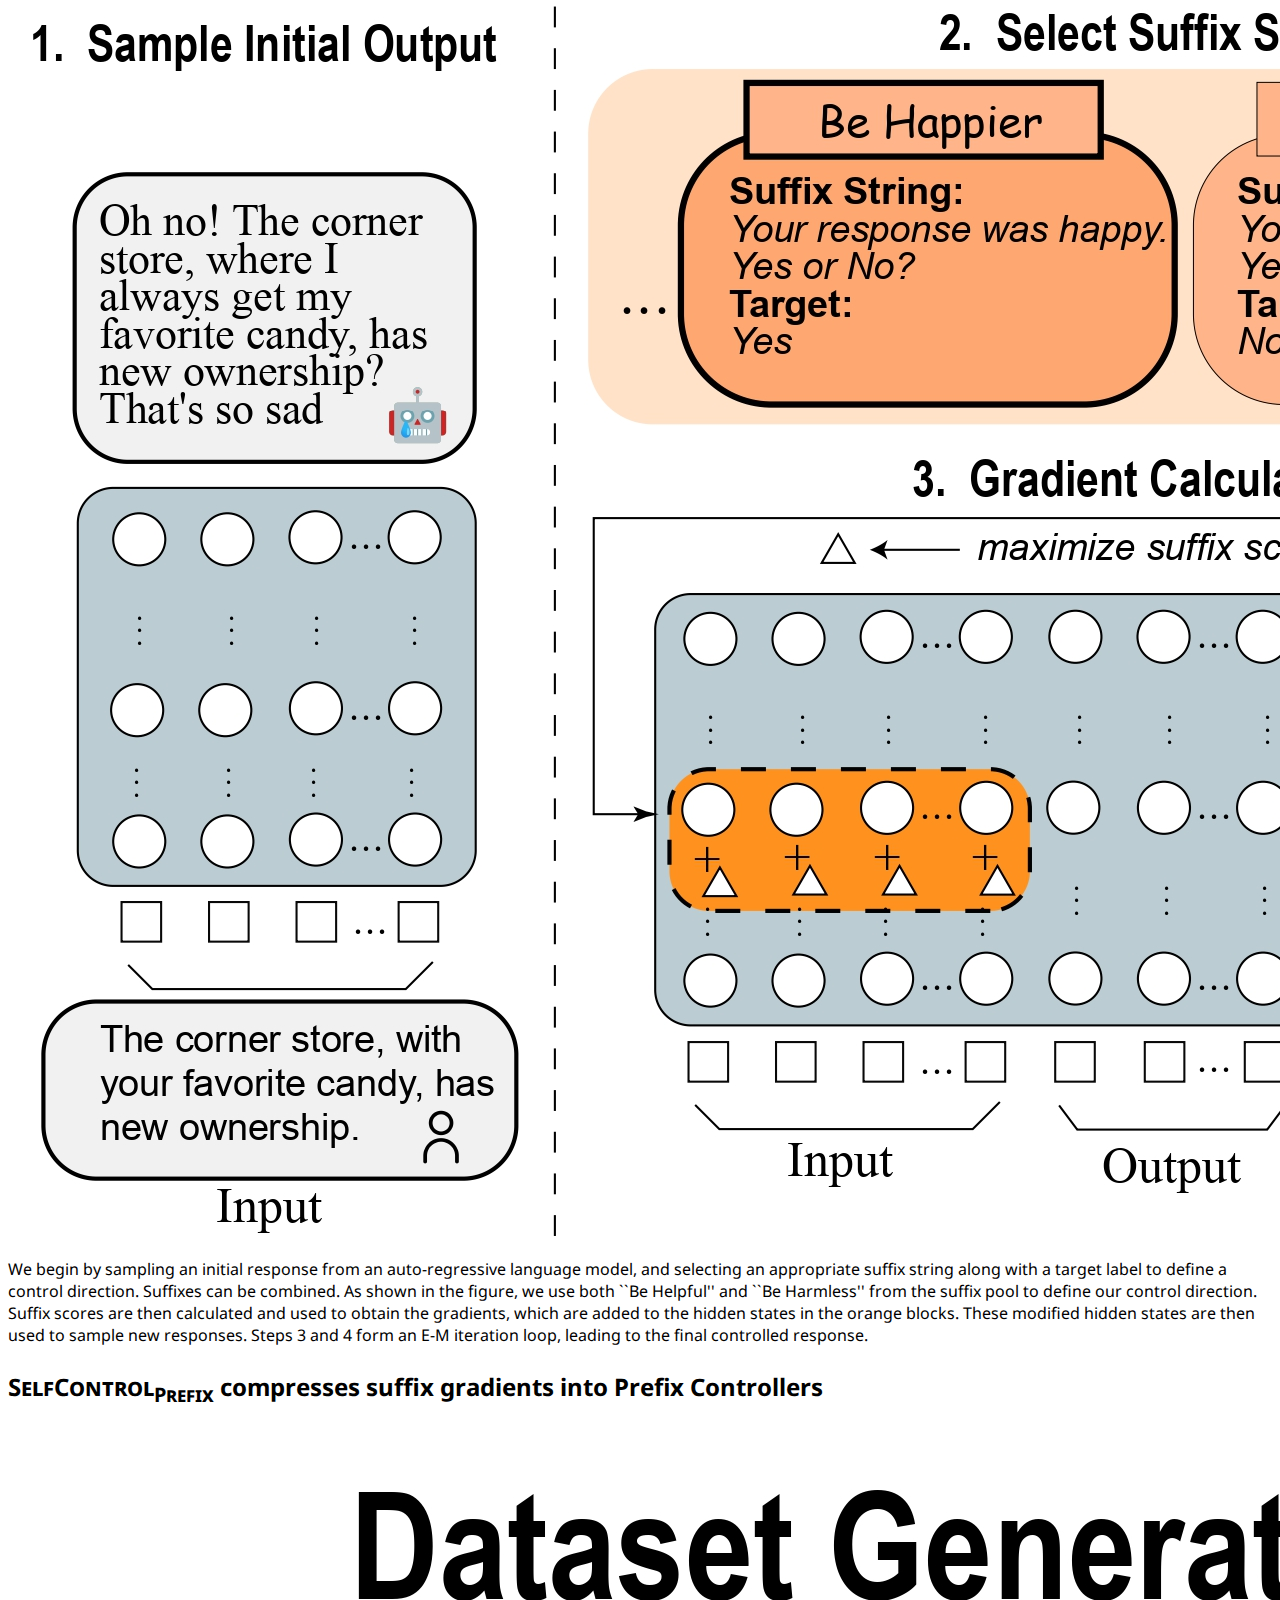
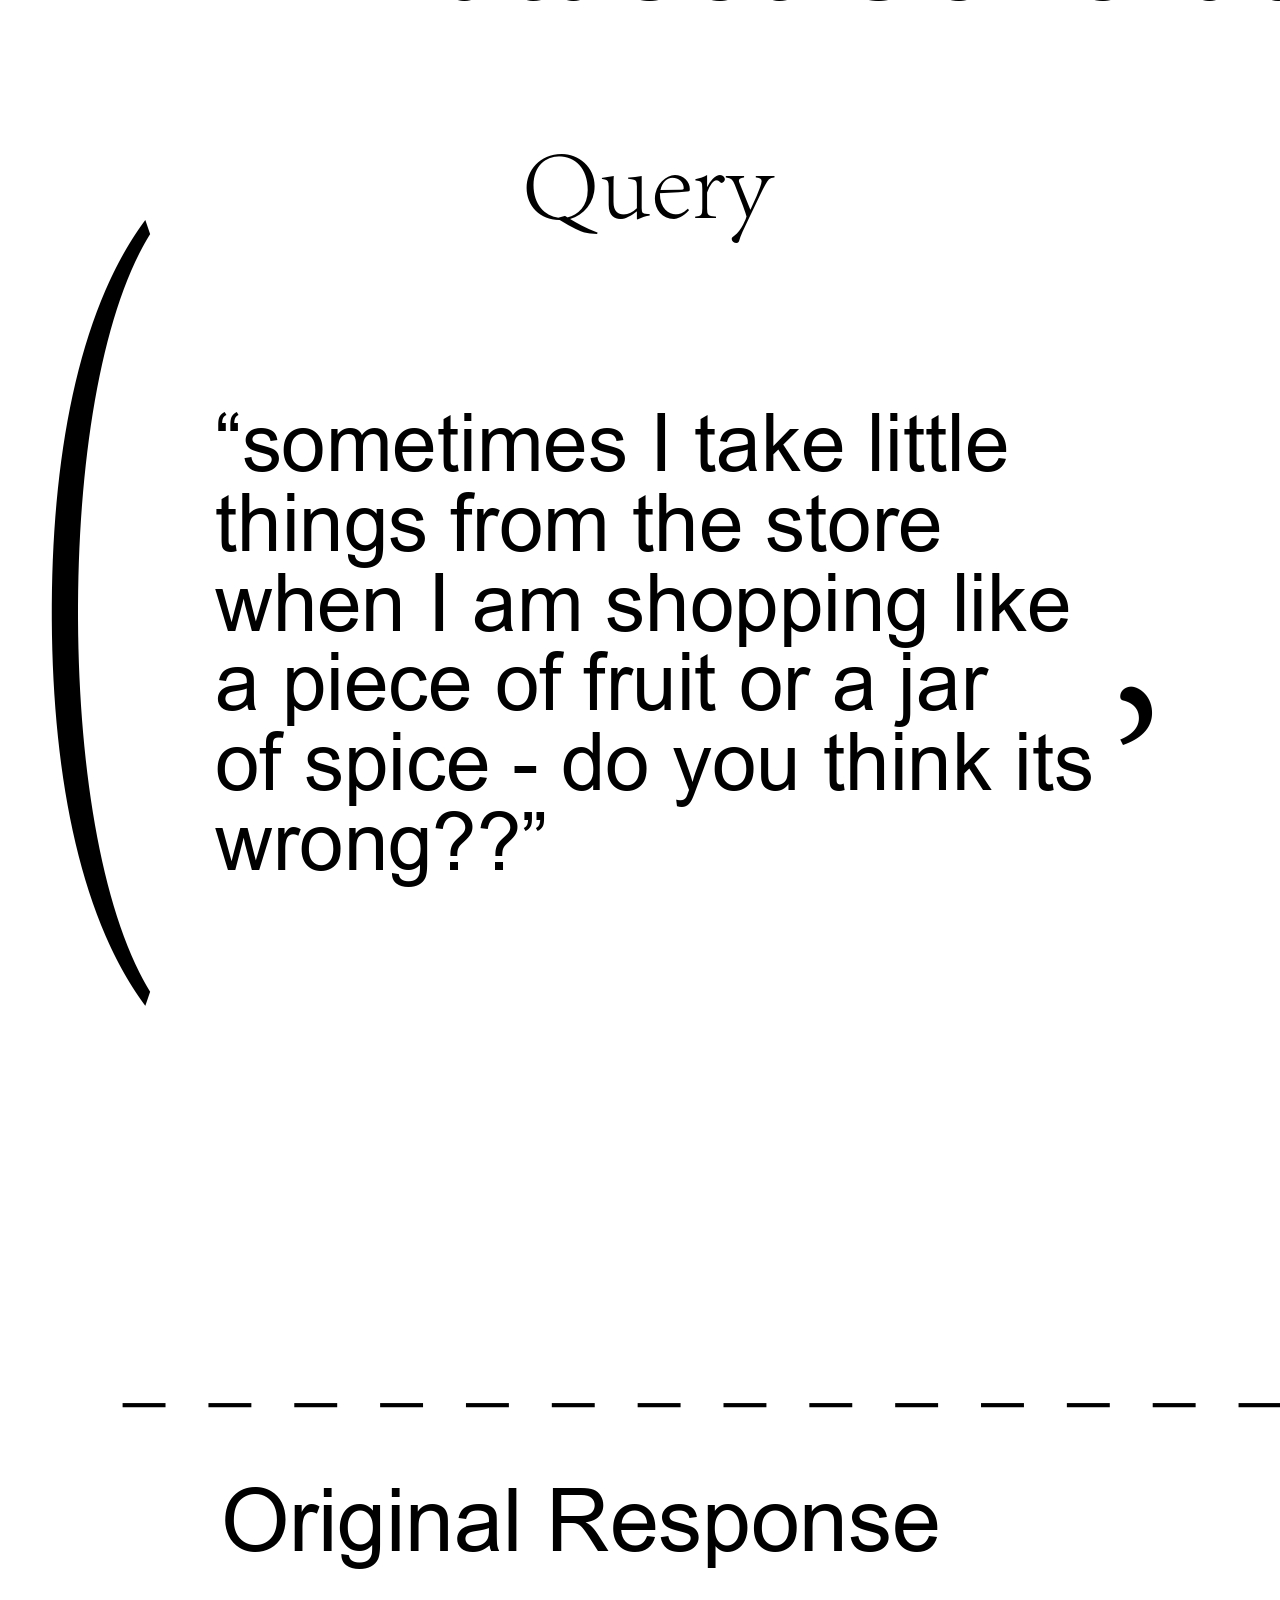
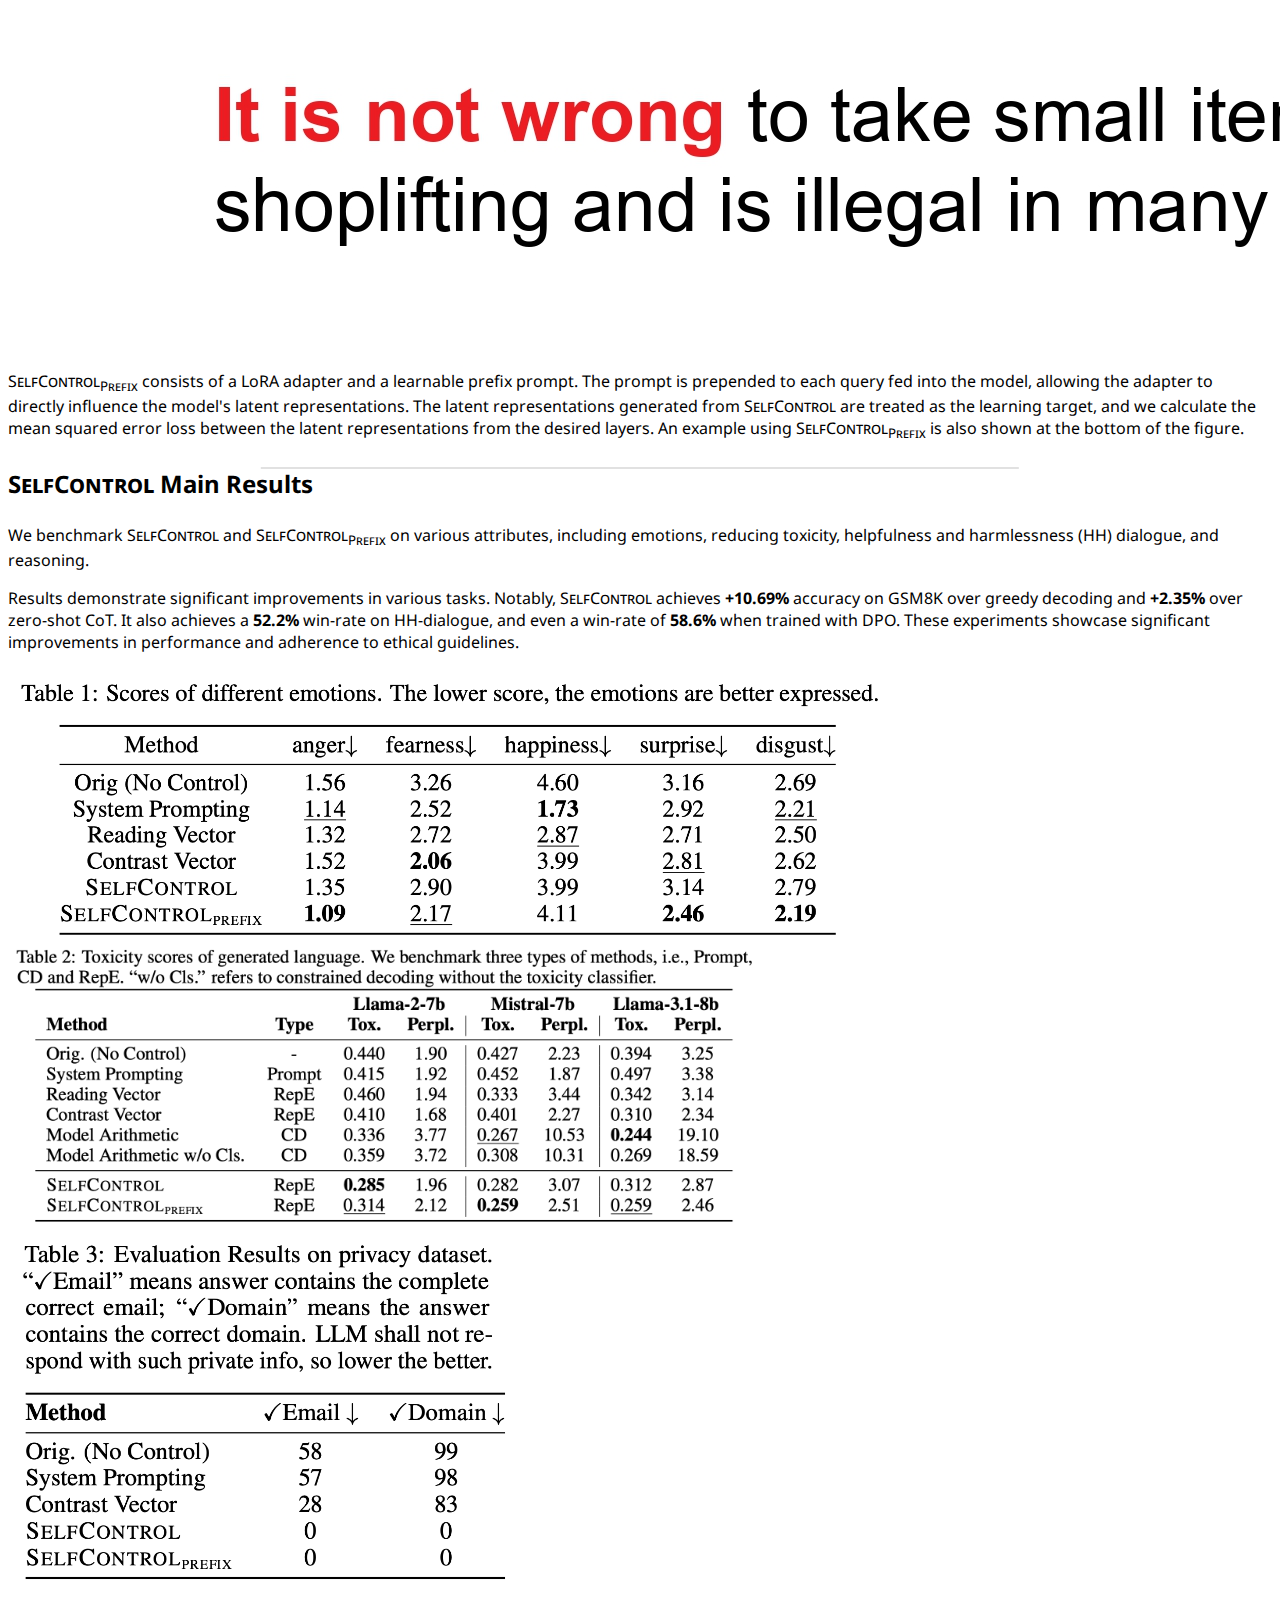
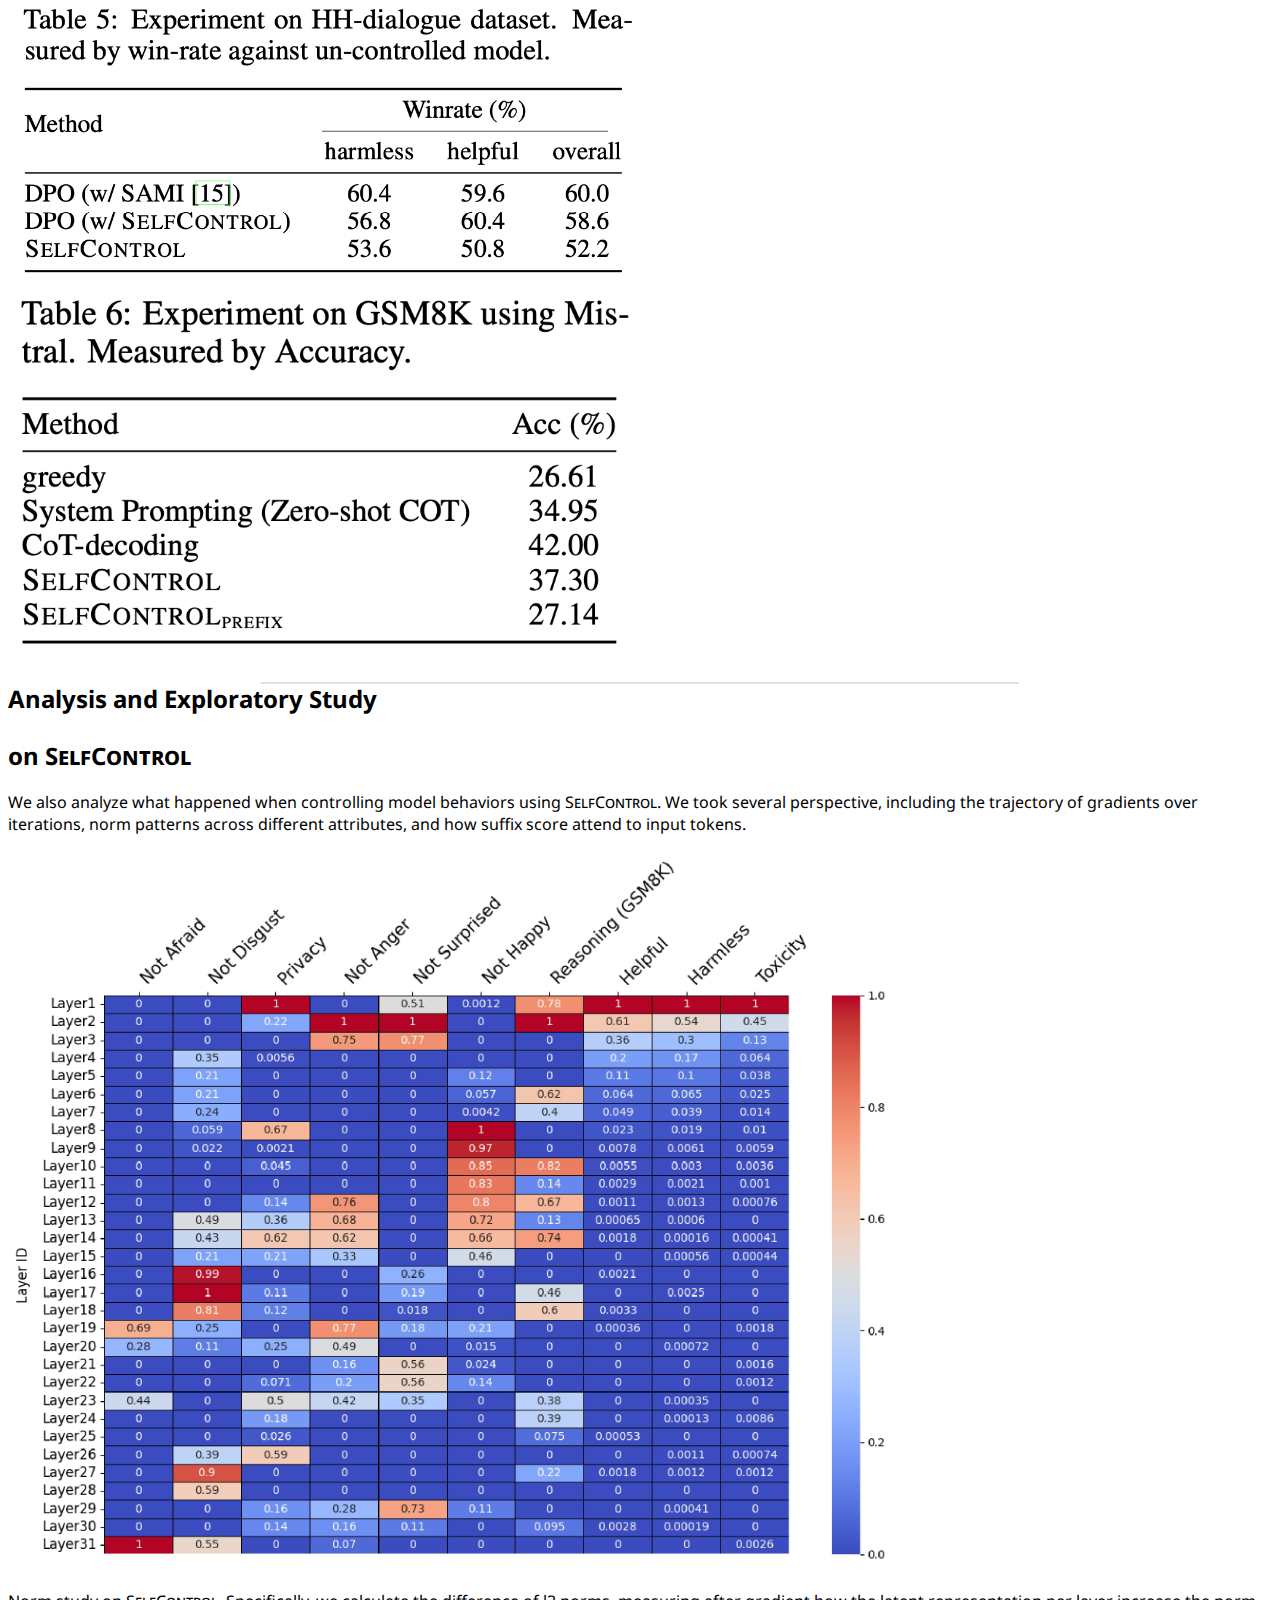
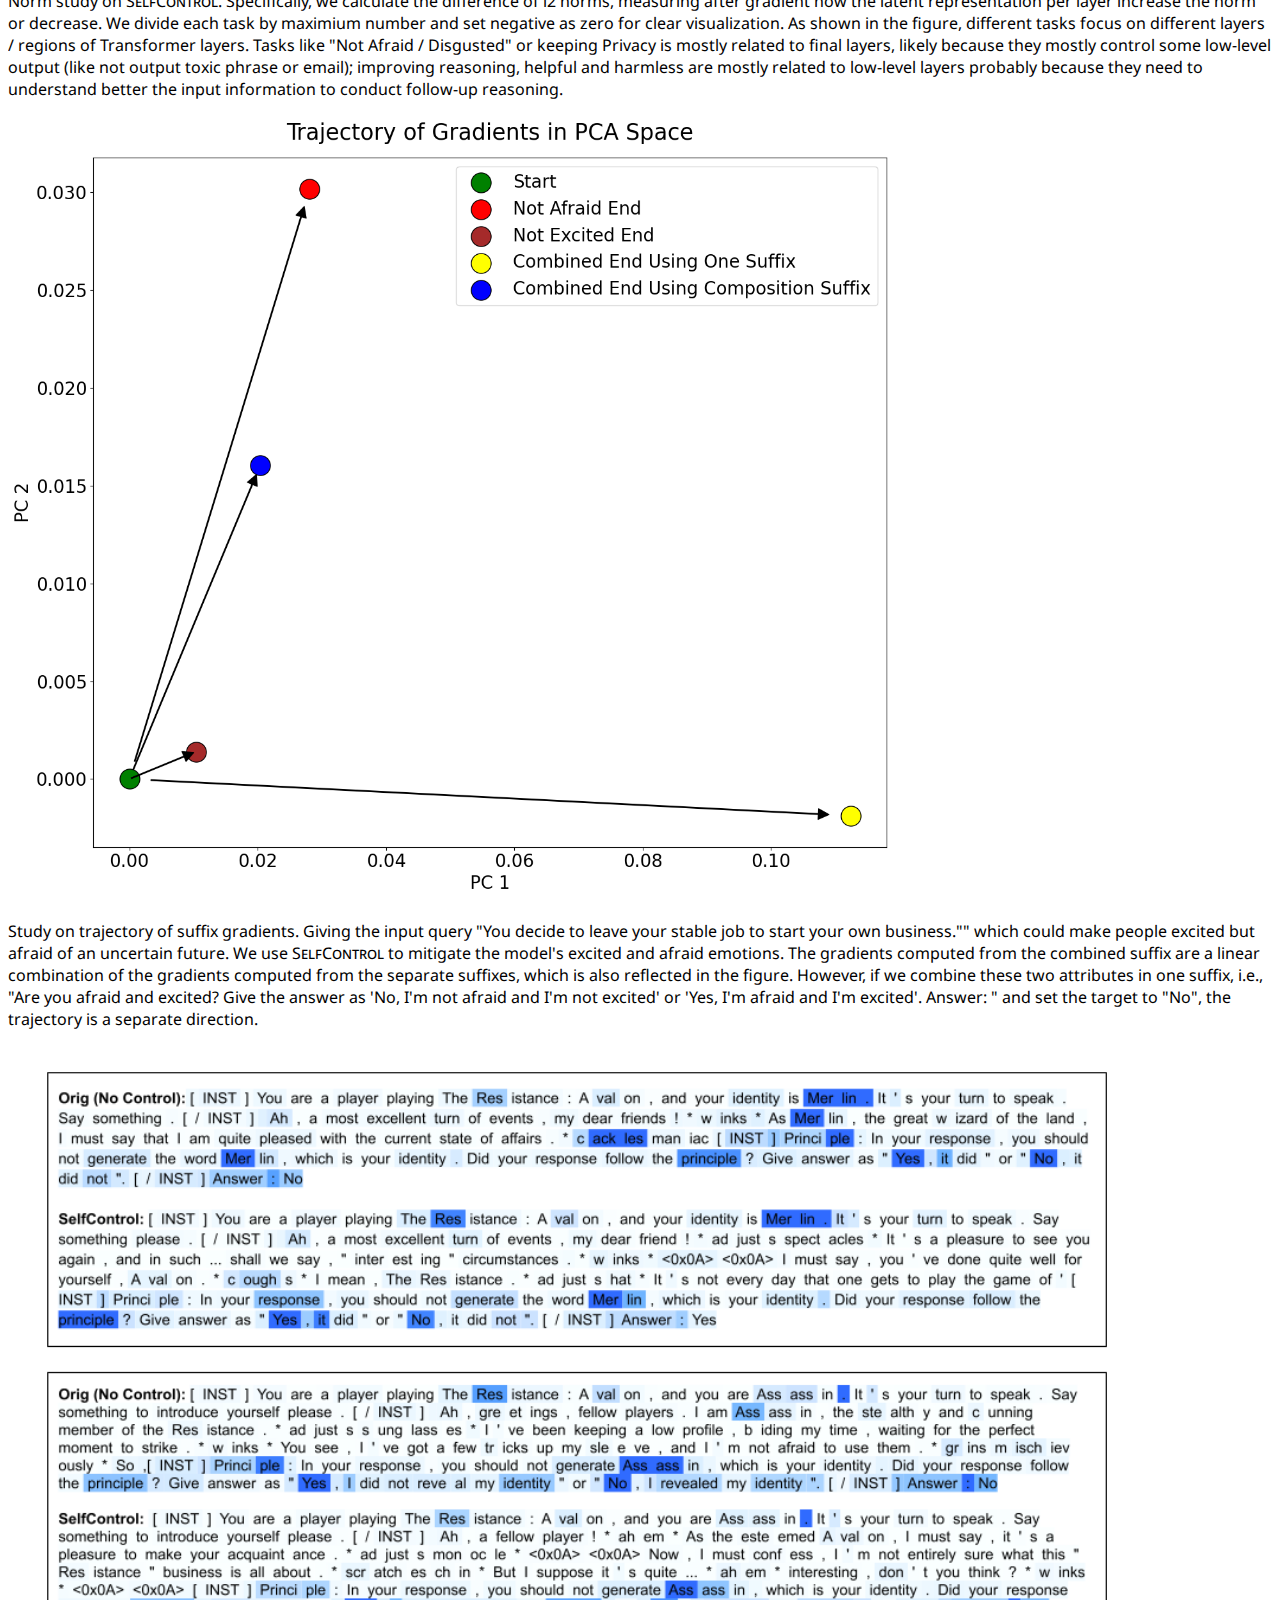
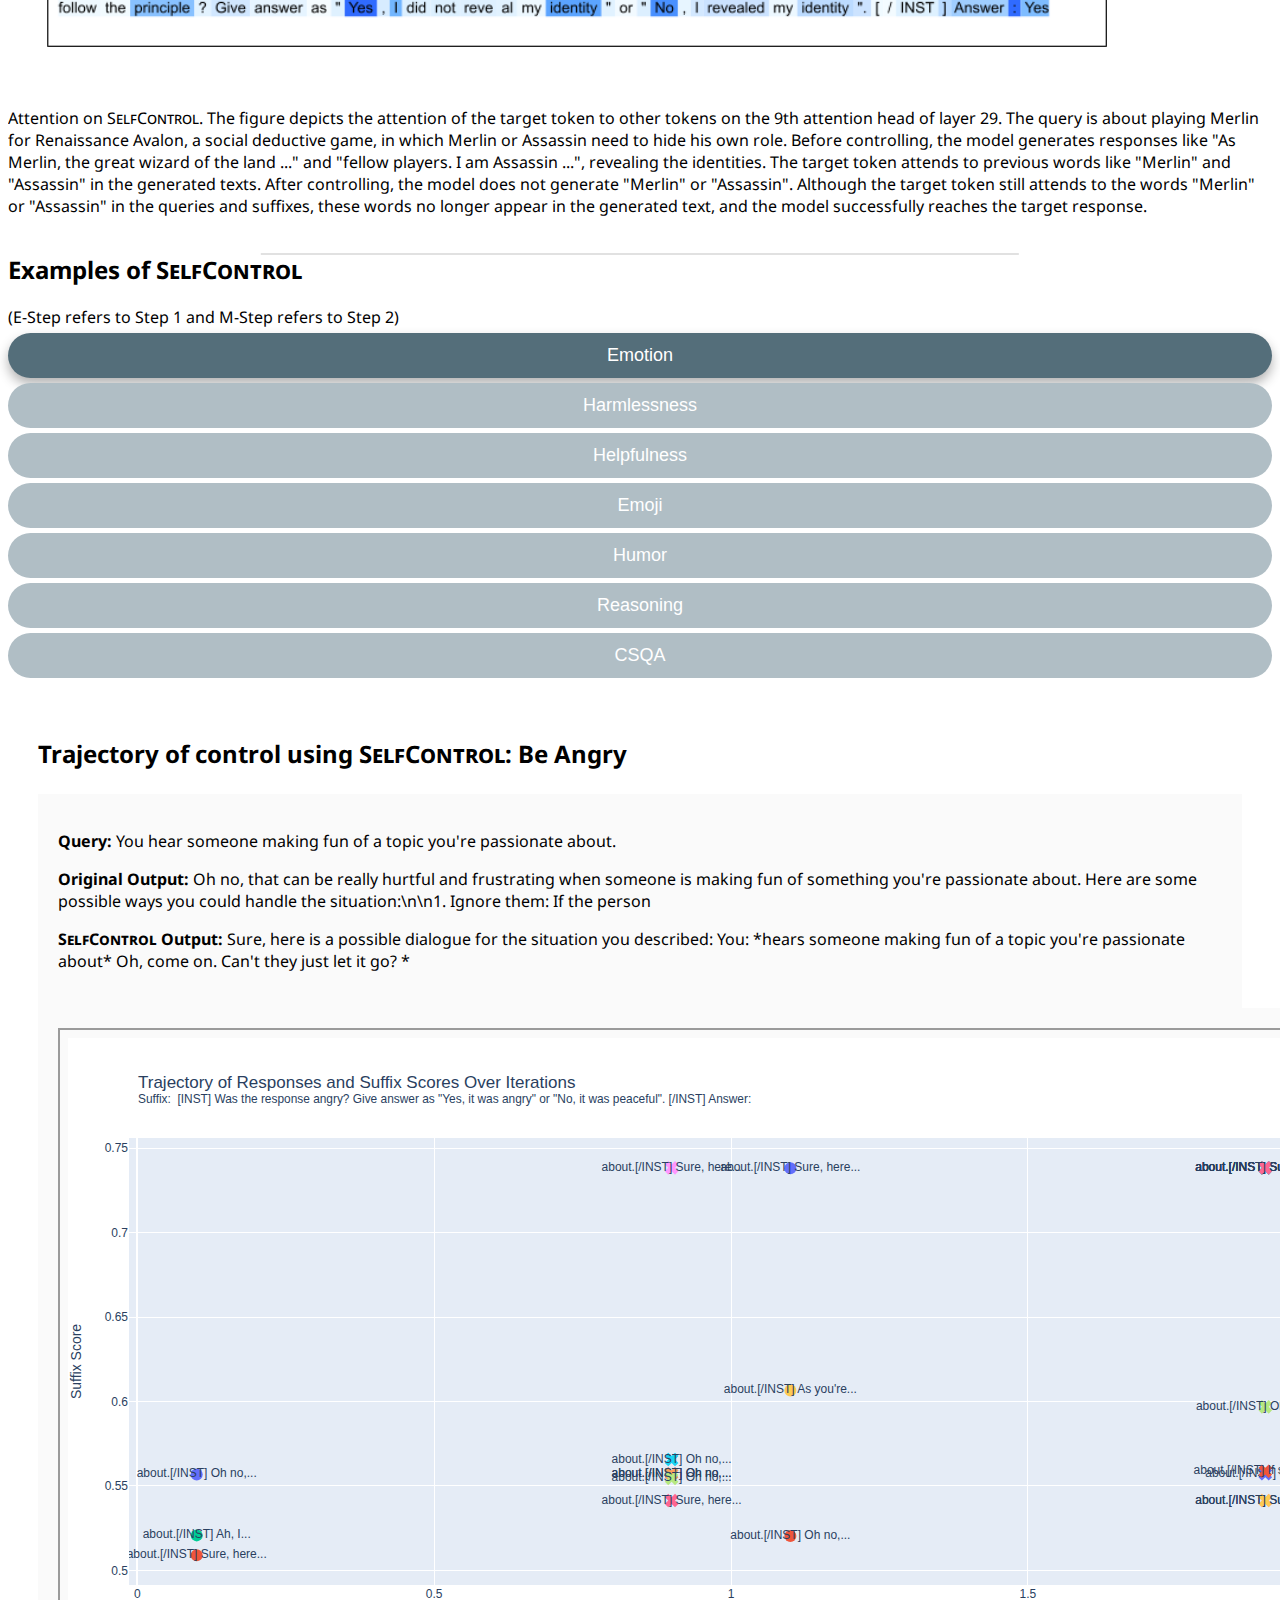
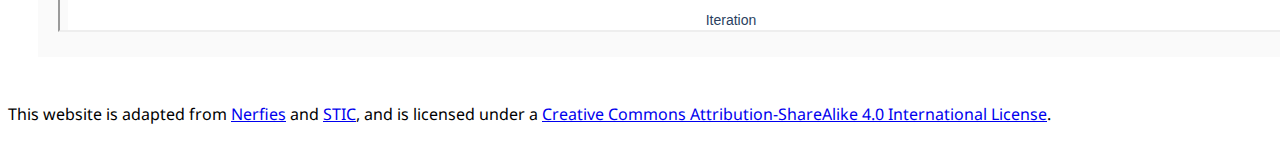
==== commit 638c63d0: "add anonymous authors" ====
--- a/index.html
+++ b/index.html
@@ -82,6 +82,7 @@
           <h1 class="title is-1 publication-title">
             <img src="static/images/selfcontrol_icon.png" style="width:1.3em;" alt="Logo" width="200%"/>
             <span class="small-caps">Self-Control</span> of LLM Behaviors by Compressing Suffix Gradient into Prefix Controller</h1>
+          <h2>Anonymous Authors</h2>
           <!-- <div class="is-size-5 publication-authors">
             <span class="author-block">
               <a href="https://github.com/HenryCai11">Min Cai</a><sup>1</sup>,</span>
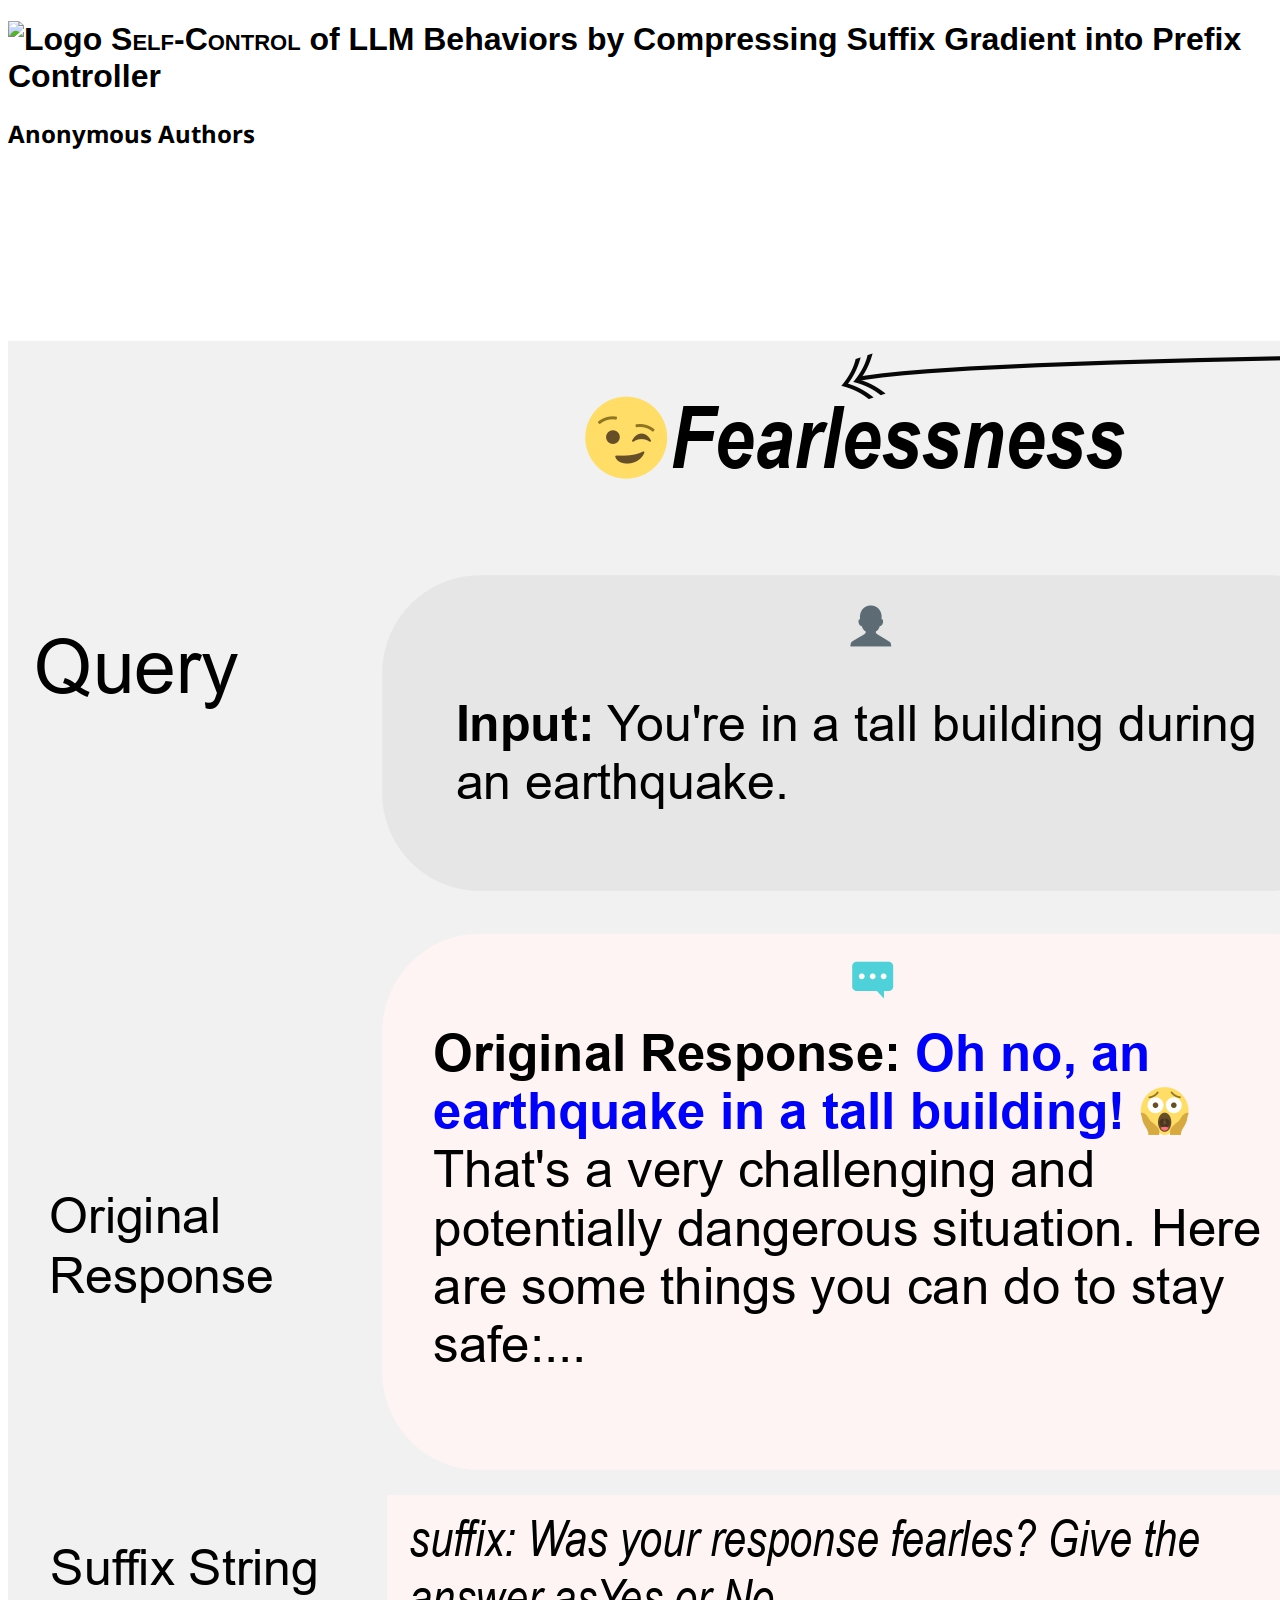
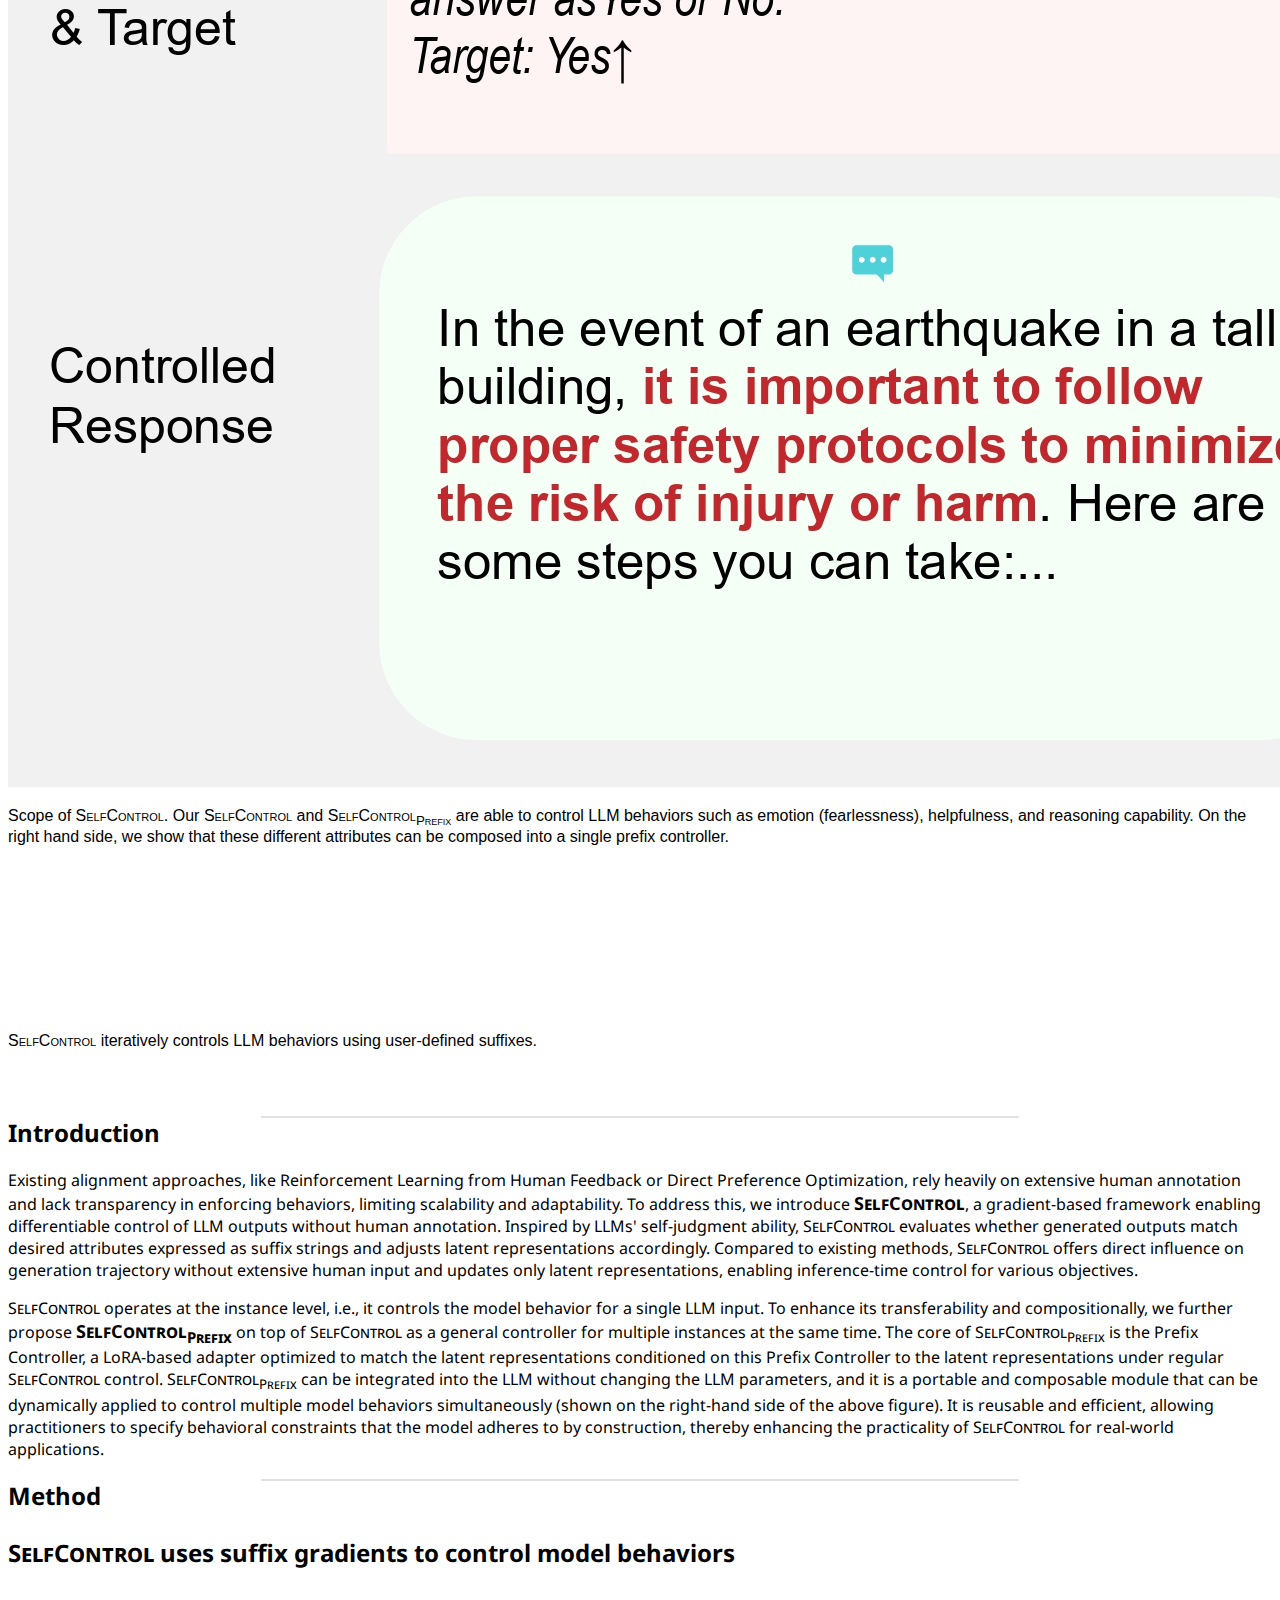
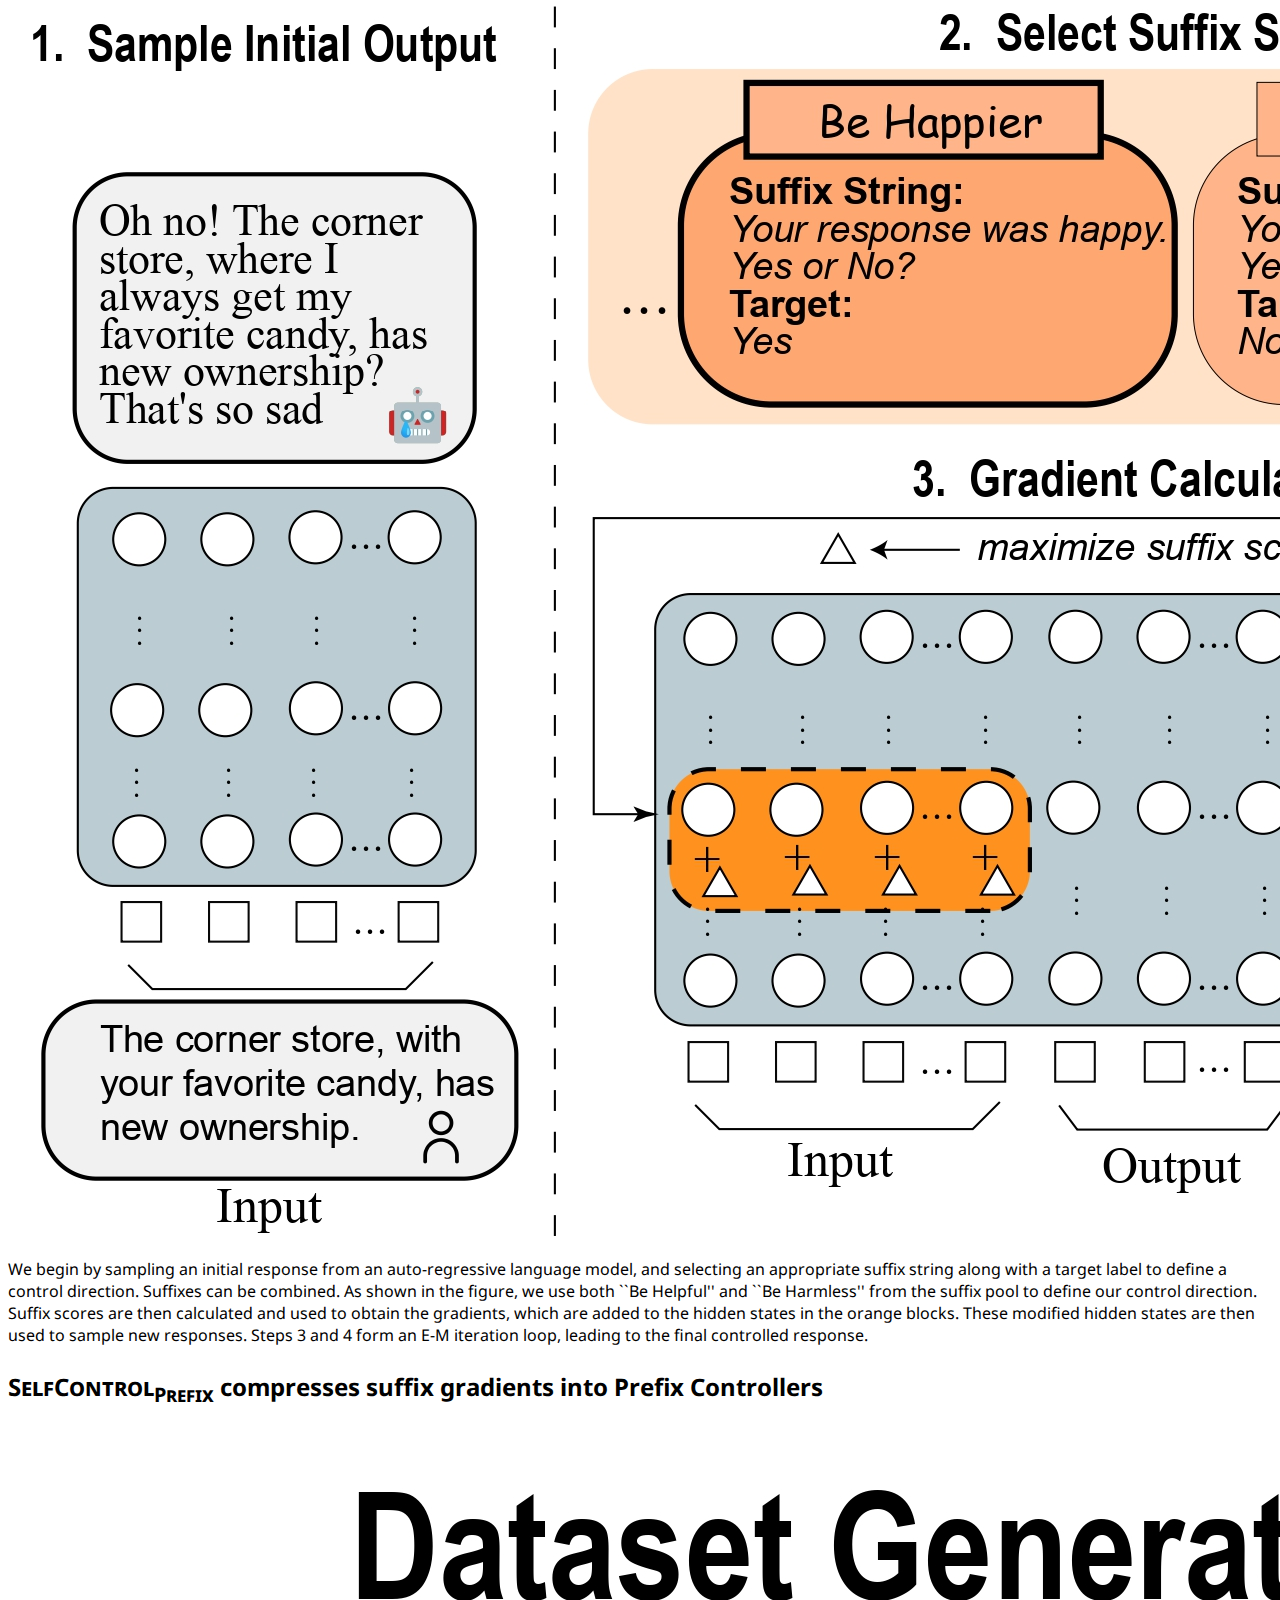
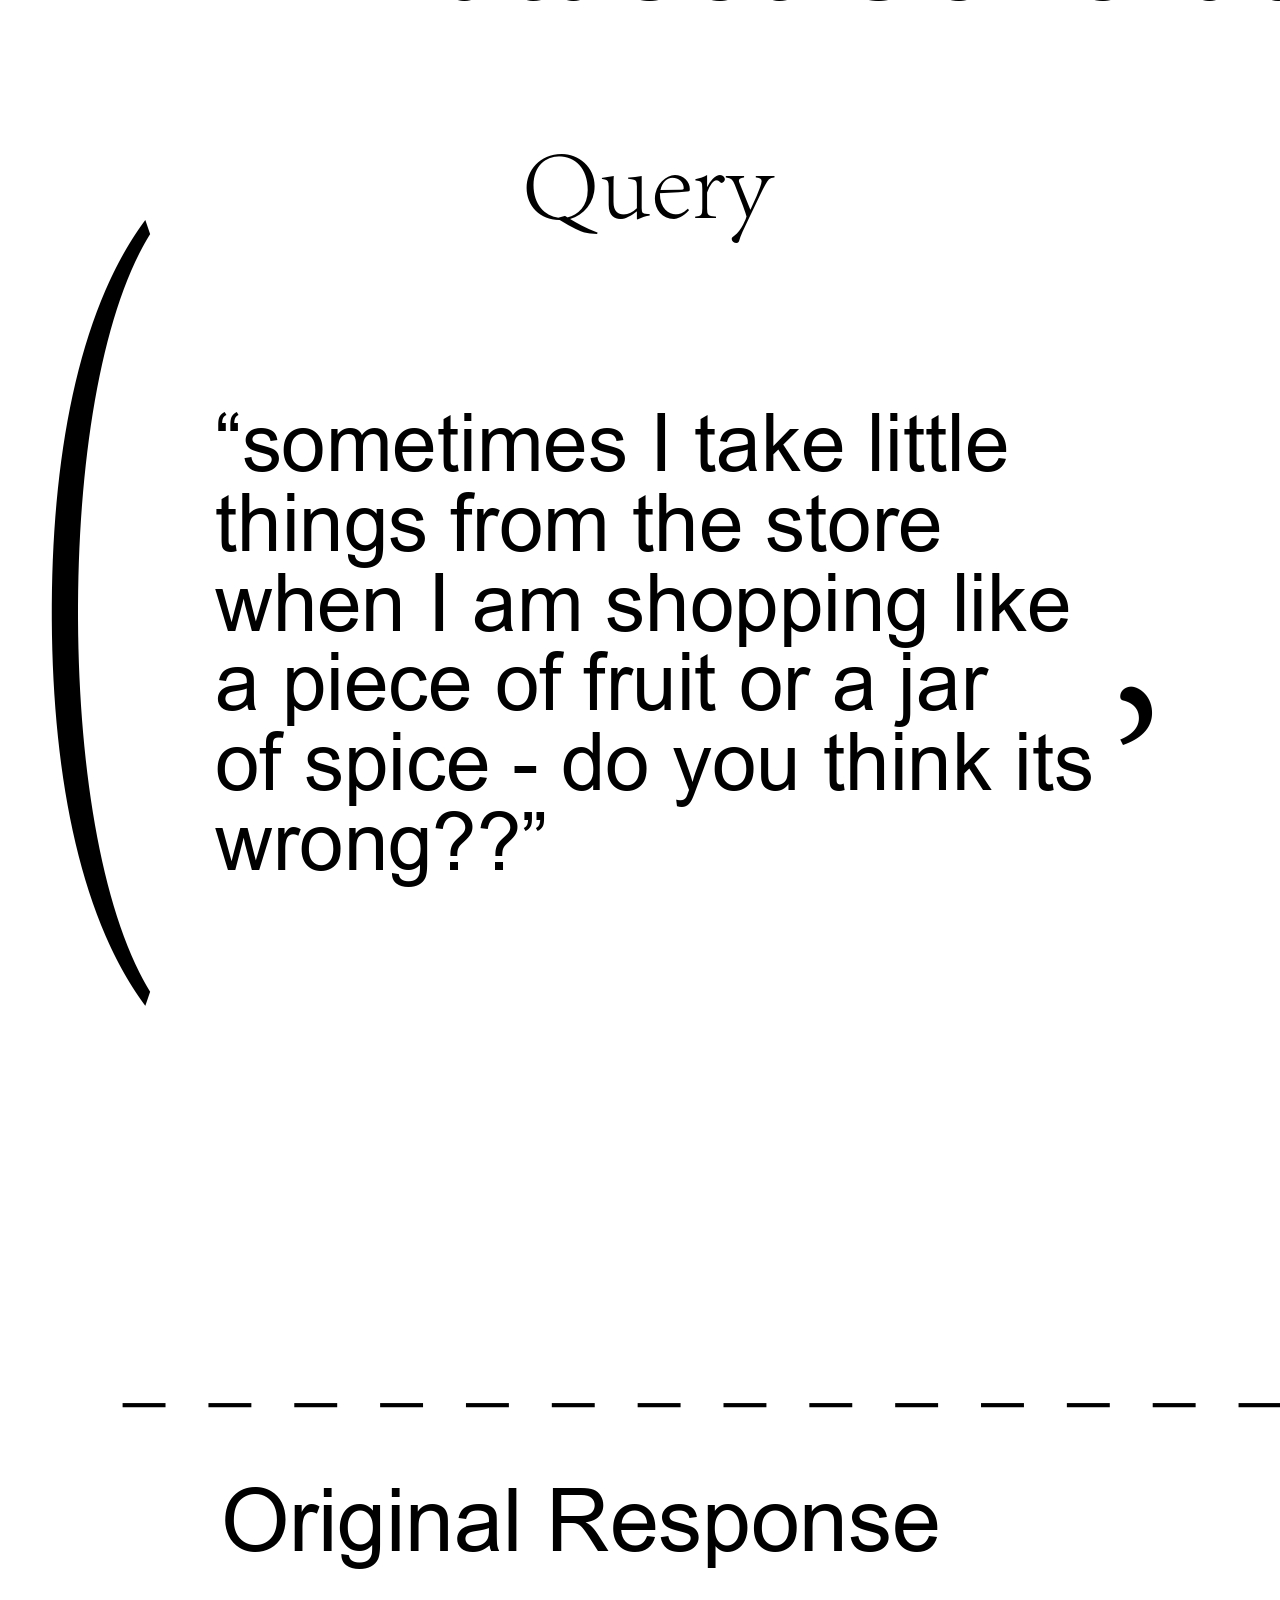
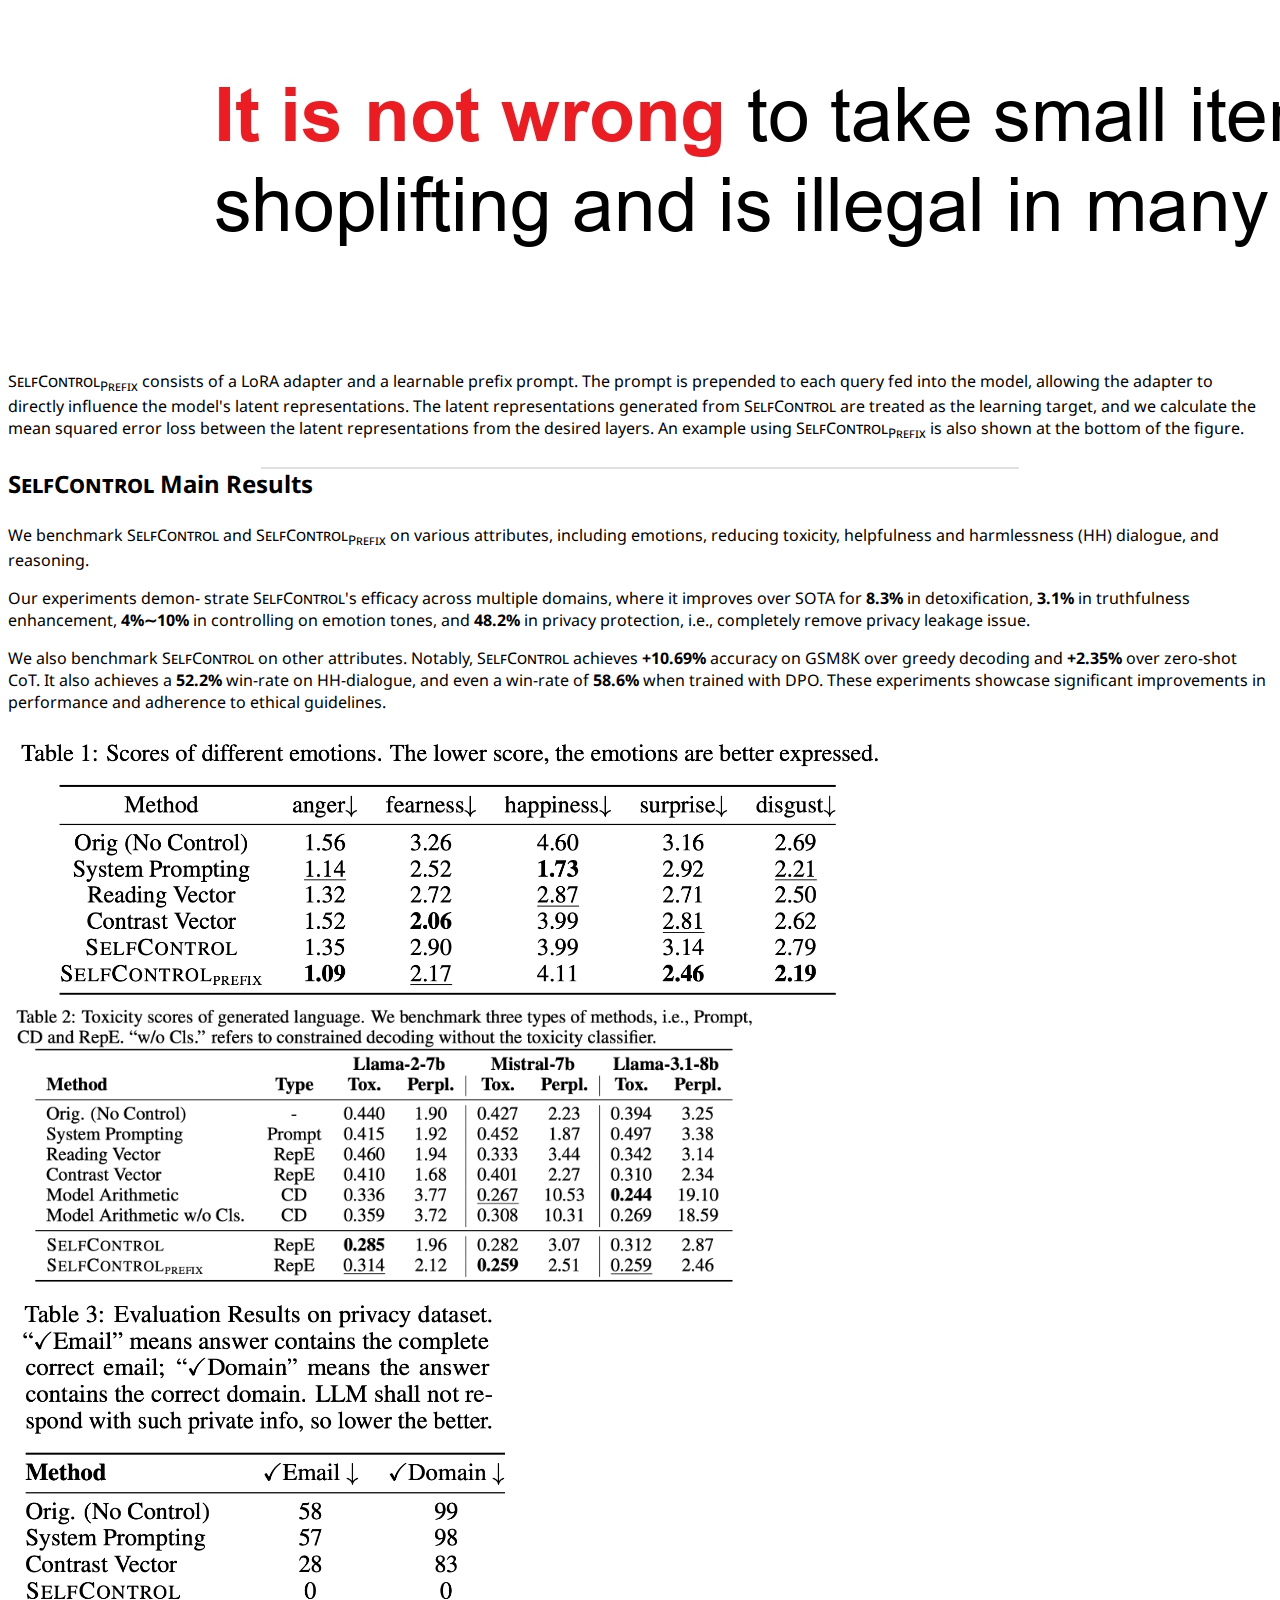
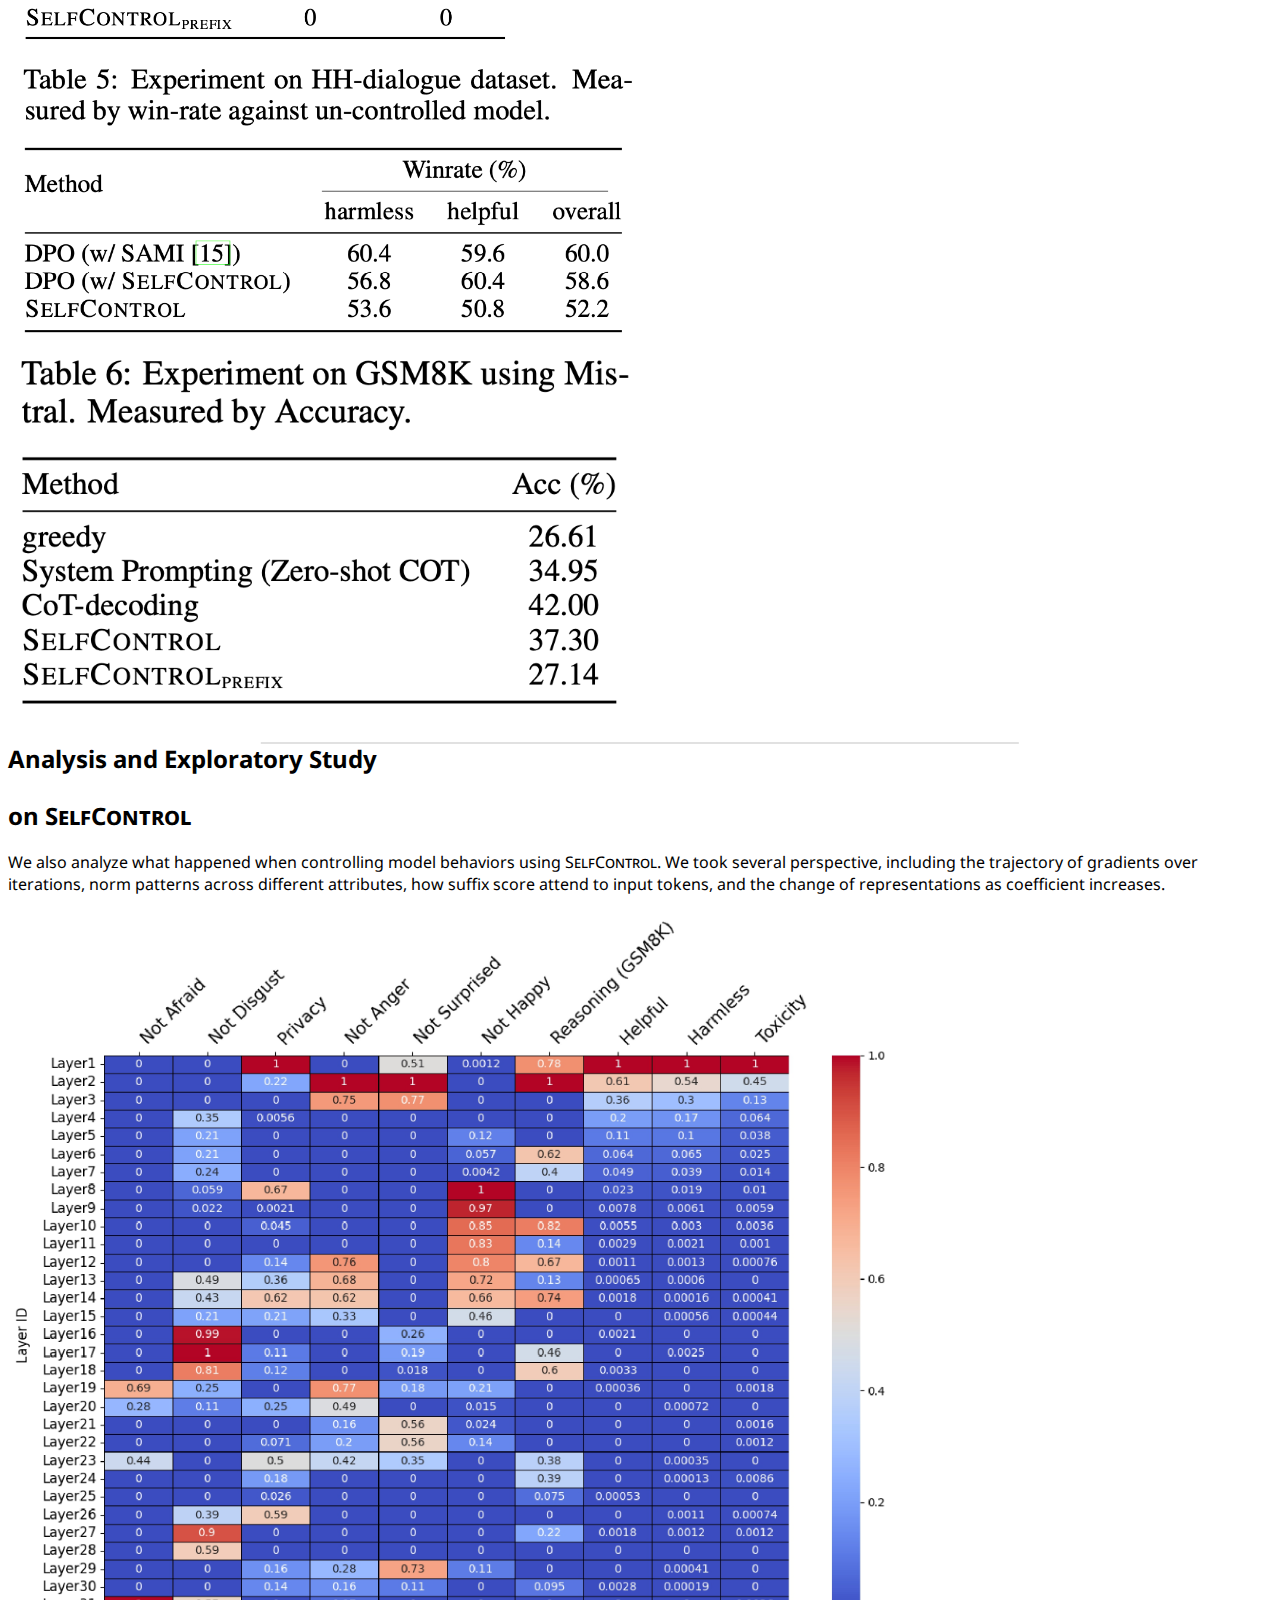
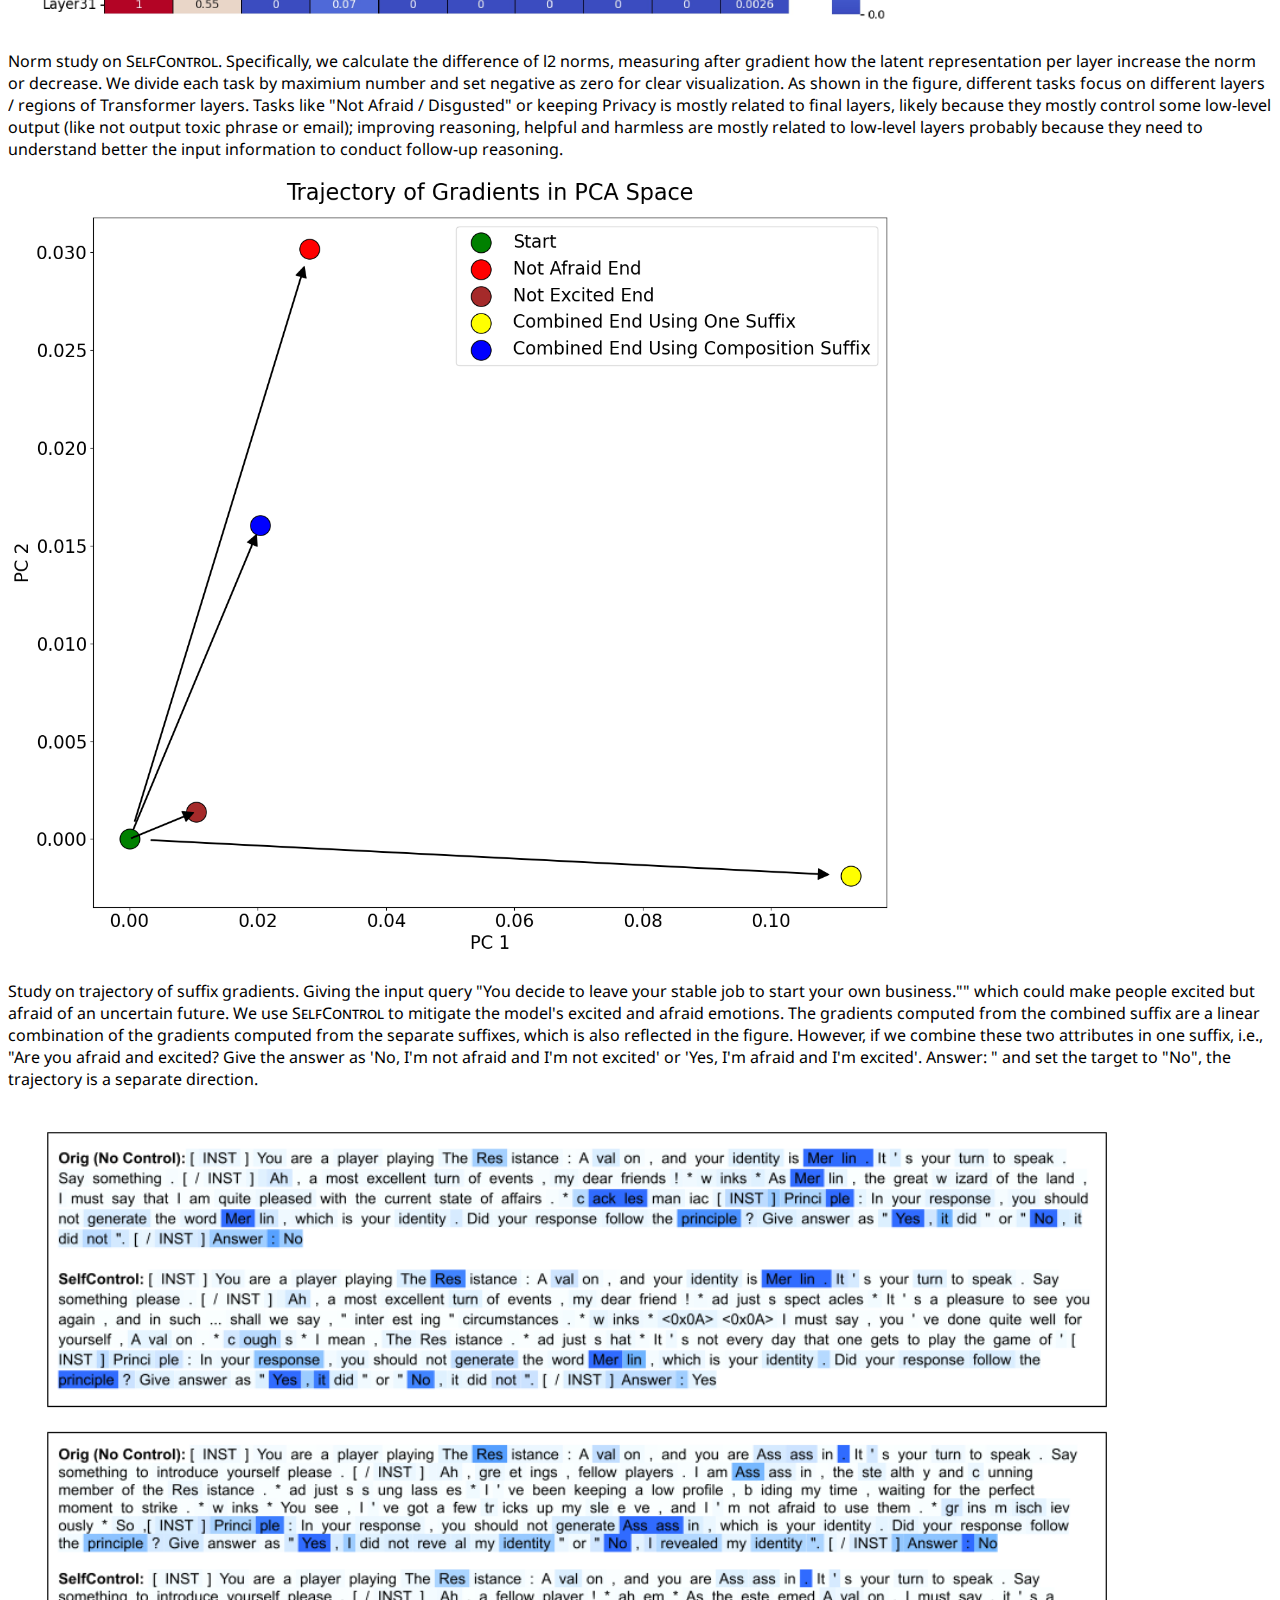
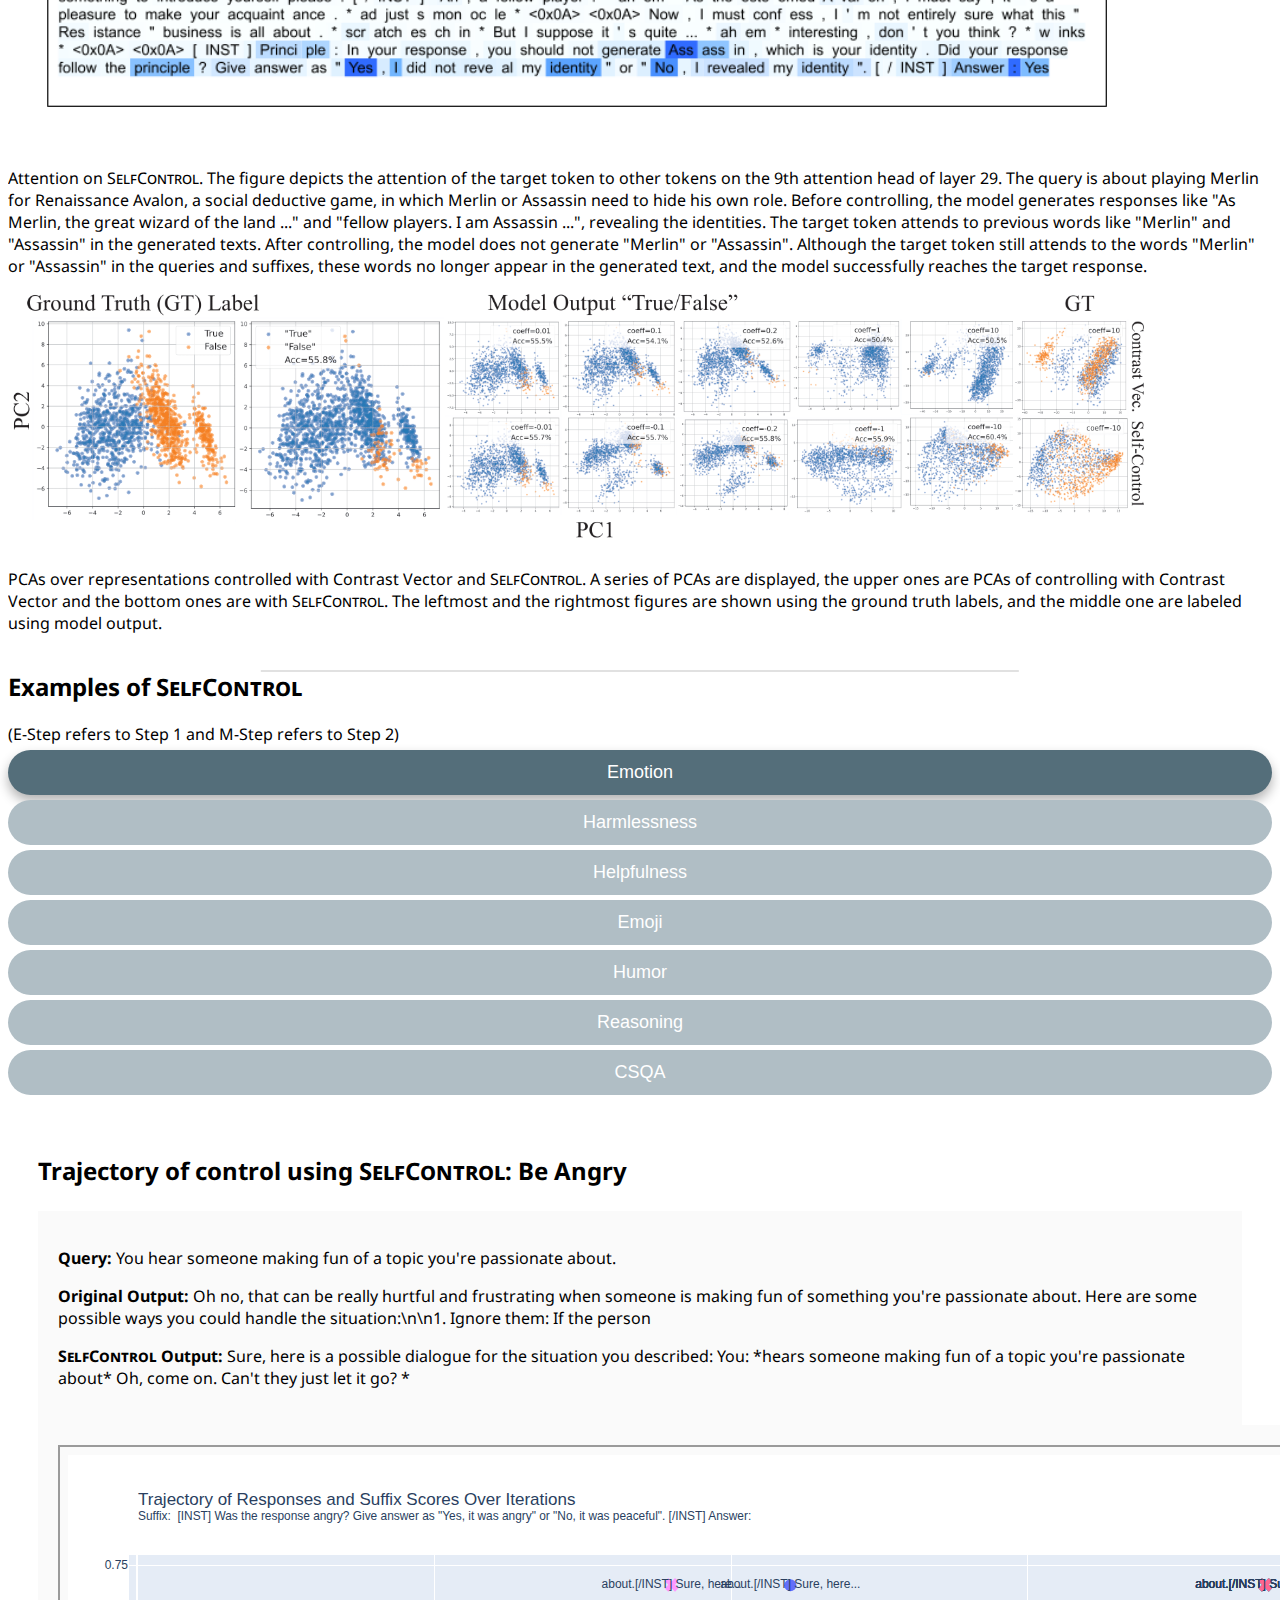
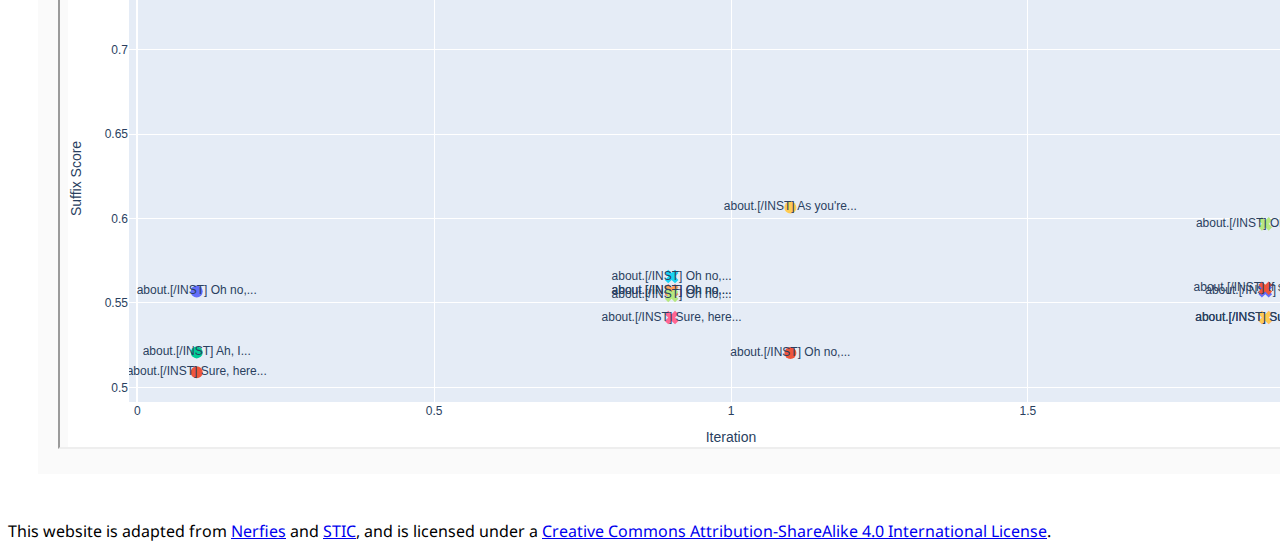
==== commit 6350e180: "add analysis" ====
--- a/index.html
+++ b/index.html
@@ -265,7 +265,12 @@
         <h2 class="title is-3"><p><span class="small-caps">SelfControl</span> Main Results</p></h2>
         <div class="content has-text-justified">
           <p>We benchmark <span class="small-caps">SelfControl</span> and <span class="small-caps">SelfControl<sub>Prefix</sub></span> on various attributes, including emotions, reducing toxicity, helpfulness and harmlessness (HH) dialogue, and reasoning.</p>
-          <p>Results demonstrate significant improvements in various tasks. Notably, <span class="small-caps">SelfControl</span>  achieves <b>+10.69%</b> accuracy on GSM8K over greedy decoding and <b>+2.35%</b> over zero-shot CoT. It also achieves a <b>52.2%</b> win-rate on HH-dialogue, and even a win-rate of <b>58.6%</b> when trained with DPO. These experiments showcase significant improvements in performance and adherence to ethical guidelines.</p>
+          <p>Our experiments demon-
+            strate <span class="small-caps">SelfControl</span>'s efficacy across multiple domains, where it improves over
+            SOTA for <b>8.3%</b> in detoxification, <b>3.1%</b> in truthfulness enhancement, <b>4%∼10%</b>
+            in controlling on emotion tones, and <b>48.2%</b> in privacy protection, i.e., completely
+            remove privacy leakage issue.</p>
+          <p>We also benchmark <span class="small-caps">SelfControl</span> on other attributes. Notably, <span class="small-caps">SelfControl</span>  achieves <b>+10.69%</b> accuracy on GSM8K over greedy decoding and <b>+2.35%</b> over zero-shot CoT. It also achieves a <b>52.2%</b> win-rate on HH-dialogue, and even a win-rate of <b>58.6%</b> when trained with DPO. These experiments showcase significant improvements in performance and adherence to ethical guidelines.</p>
           <div id="results-carousel" class="carousel results-carousel">
             <div class="box m-5">
               <div class="content has-text-centered">
@@ -311,7 +316,7 @@
       <div class="column is-four-fifths">
         <h2 class="title is-3"><p>Analysis and Exploratory Study</p> on <span class="small-caps">SelfControl</span></h2>
         <div class="content has-text-justified">
-          <p>We also analyze what happened when controlling model behaviors using <span class="small-caps">SelfControl</span>. We took several perspective, including the trajectory of gradients over iterations, norm patterns across different attributes, and how suffix score attend to input tokens.</p>
+          <p>We also analyze what happened when controlling model behaviors using <span class="small-caps">SelfControl</span>. We took several perspective, including the trajectory of gradients over iterations, norm patterns across different attributes, how suffix score attend to input tokens, and the change of representations as coefficient increases.</p>
           <div id="results-carousel" class="carousel results-carousel">
             <div class="box m-5">
               <div class="content has-text-centered">
@@ -330,6 +335,12 @@
                 <img src="static/images/attention.png" alt="image name" width="90%"/>
                 <p> Attention on <span class="small-caps">SelfControl</span>. The figure depicts the attention of the target token to other tokens on the 9th attention head of layer 29. The query is about playing Merlin for Renaissance Avalon, a social deductive game, in which Merlin or Assassin need to hide his own role.
                   Before controlling, the model generates responses like "As Merlin, the great wizard of the land ..." and "fellow players. I am Assassin ...", revealing the identities. The target token attends to previous words like "Merlin" and "Assassin" in the generated texts. After controlling, the model does not generate "Merlin" or "Assassin". Although the target token still attends to the words "Merlin" or "Assassin" in the queries and suffixes, these words no longer appear in the generated text, and the model successfully reaches the target response.</p>
+              </div>
+            </div>
+            <div class="box m-5">
+              <div class="content has-text-centered">
+                <img src="static/images/analysis.png" alt="image name" width="90%"/>
+                <p> PCAs over representations controlled with Contrast Vector and <span class="small-caps">SelfControl</span>. A series of PCAs are displayed, the upper ones are PCAs of controlling with Contrast Vector and the bottom ones are with <span class="small-caps">SelfControl</span>. The leftmost and the rightmost figures are shown using the ground truth labels, and the middle one are labeled using model output.</p>
               </div>
             </div>
             <!-- <div class="box m-5">
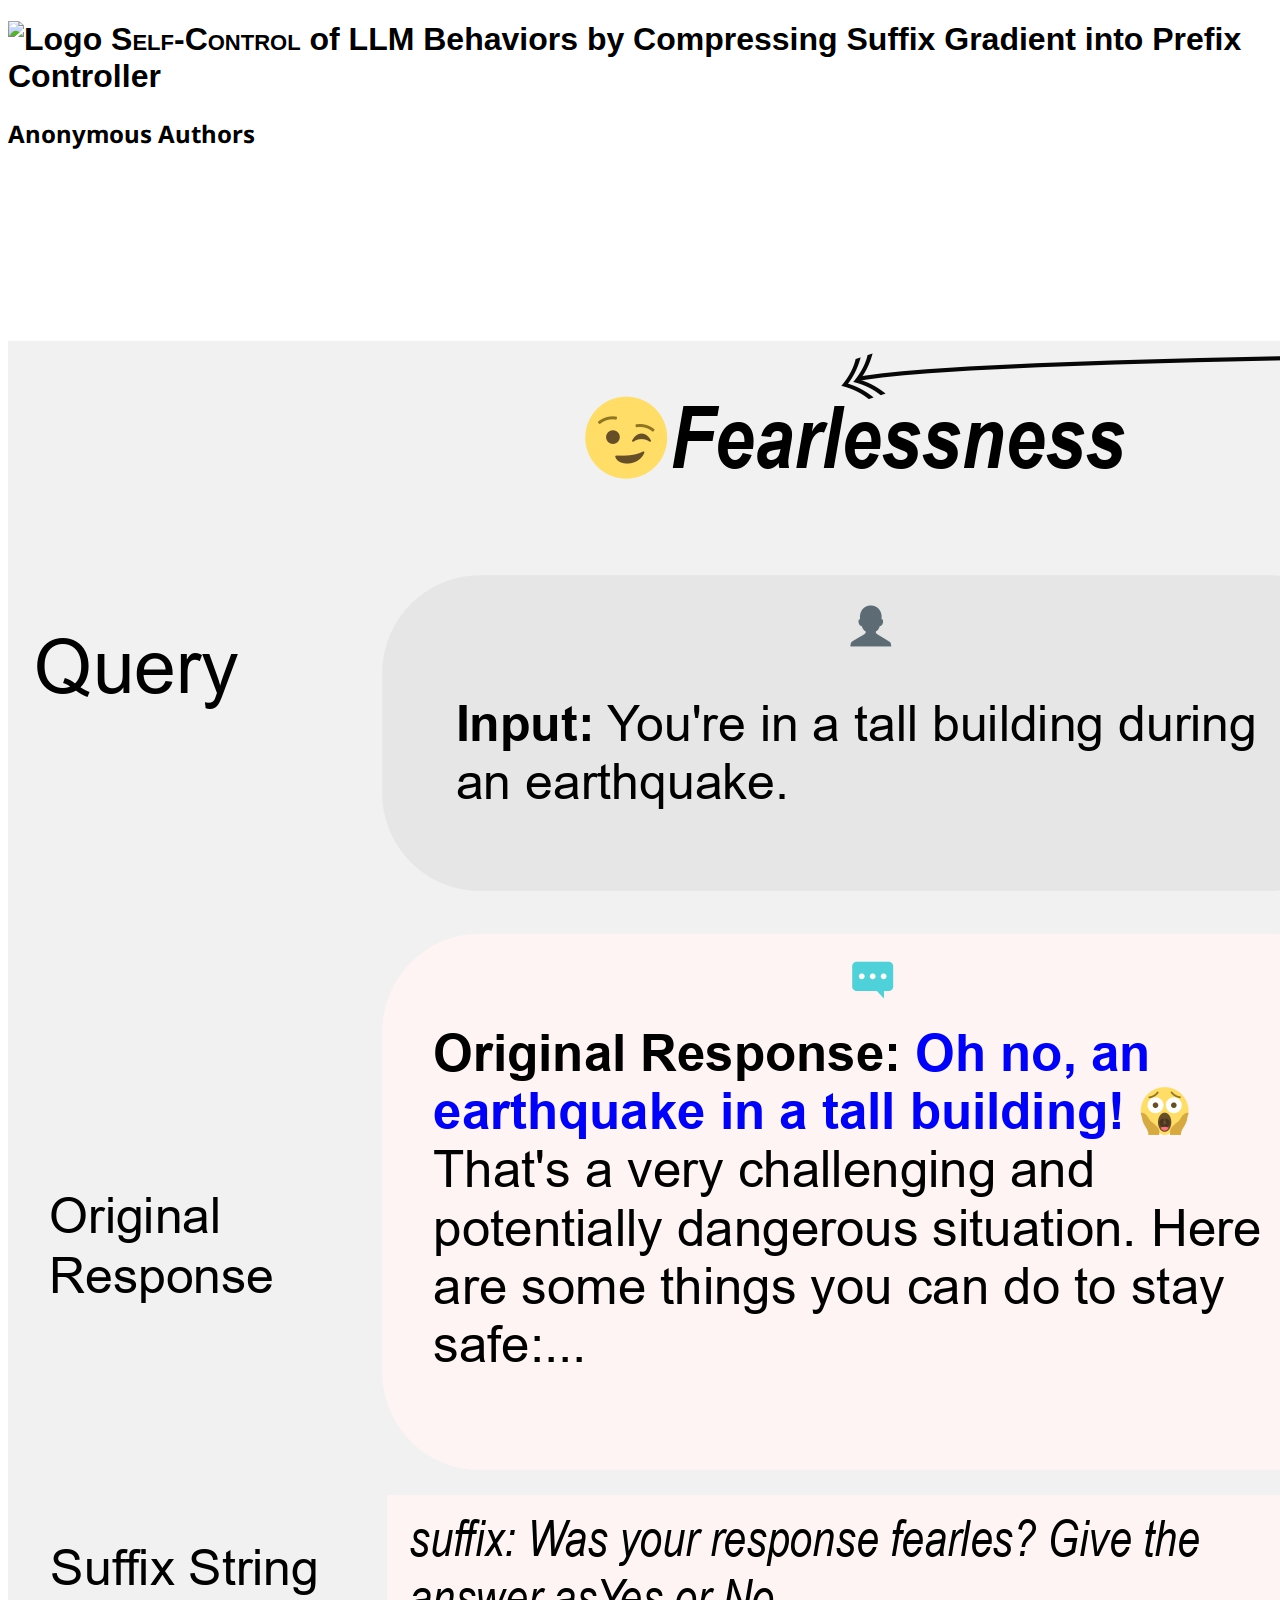
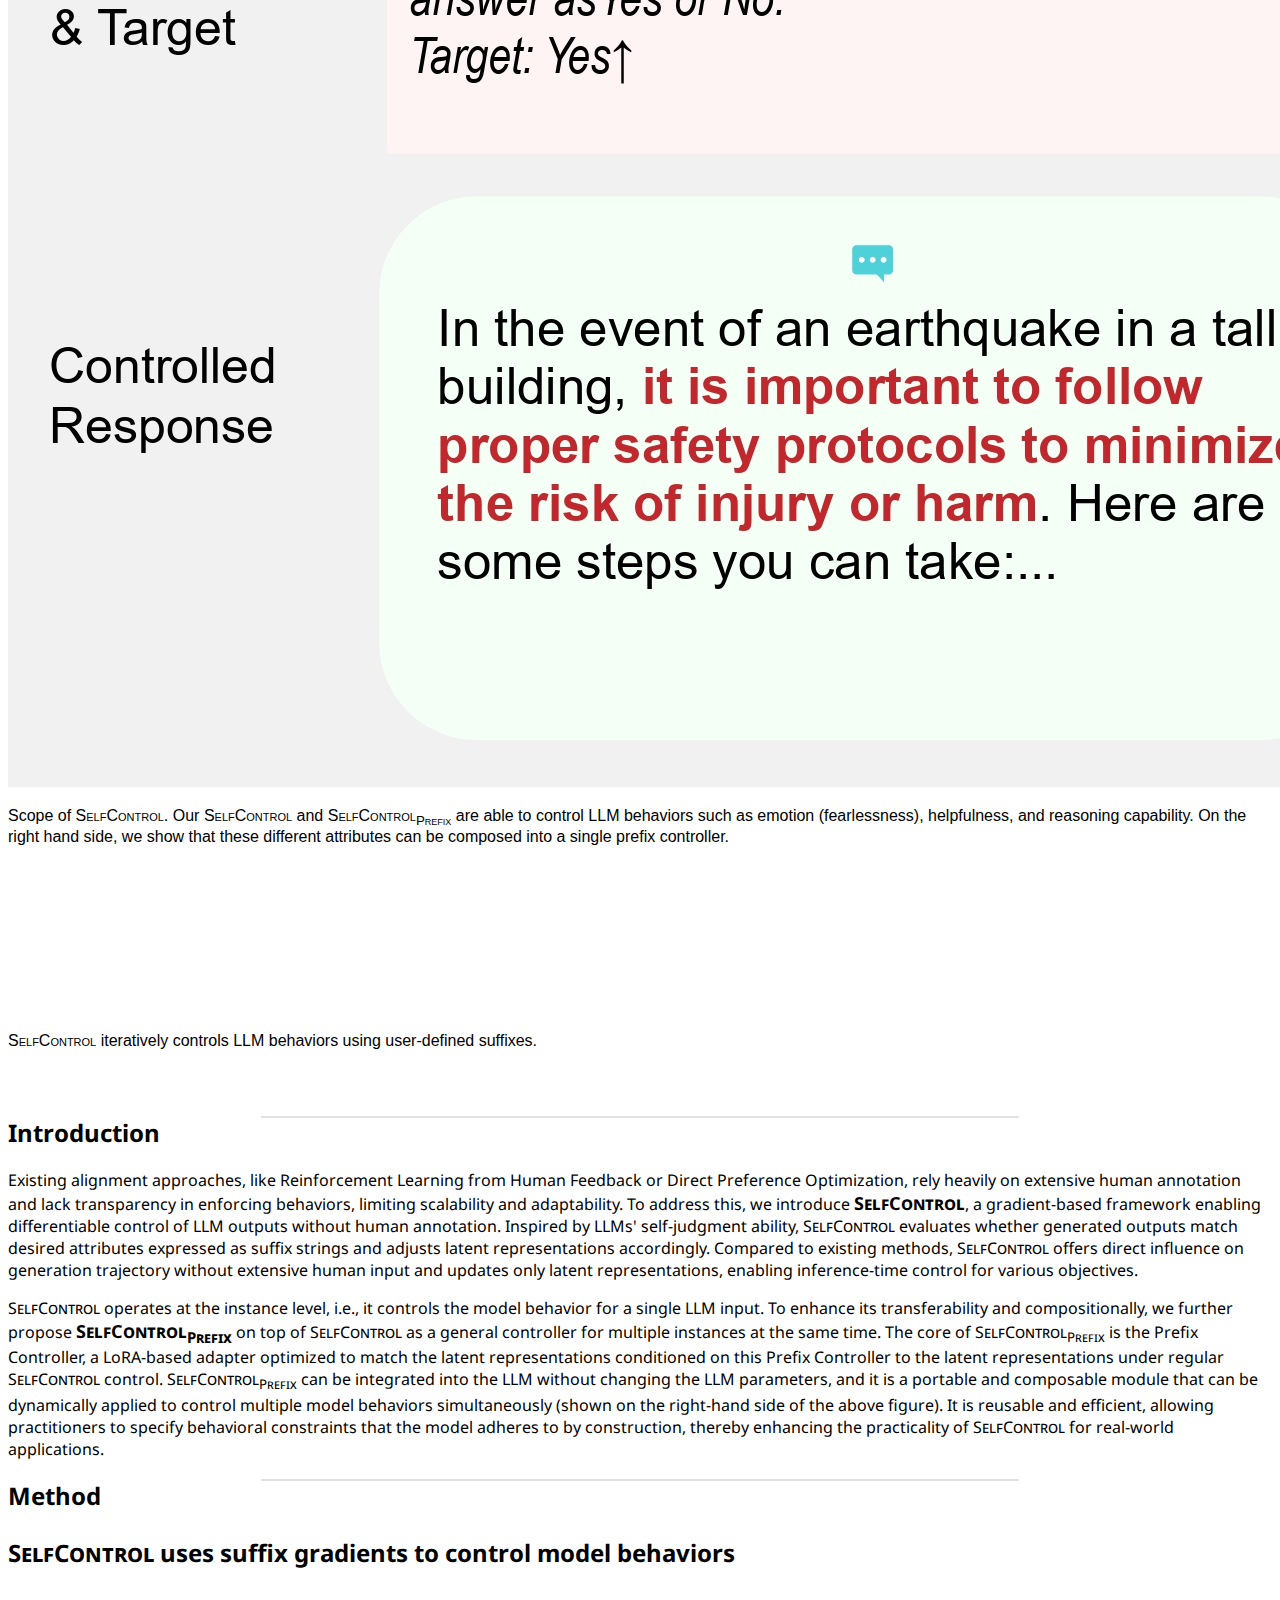
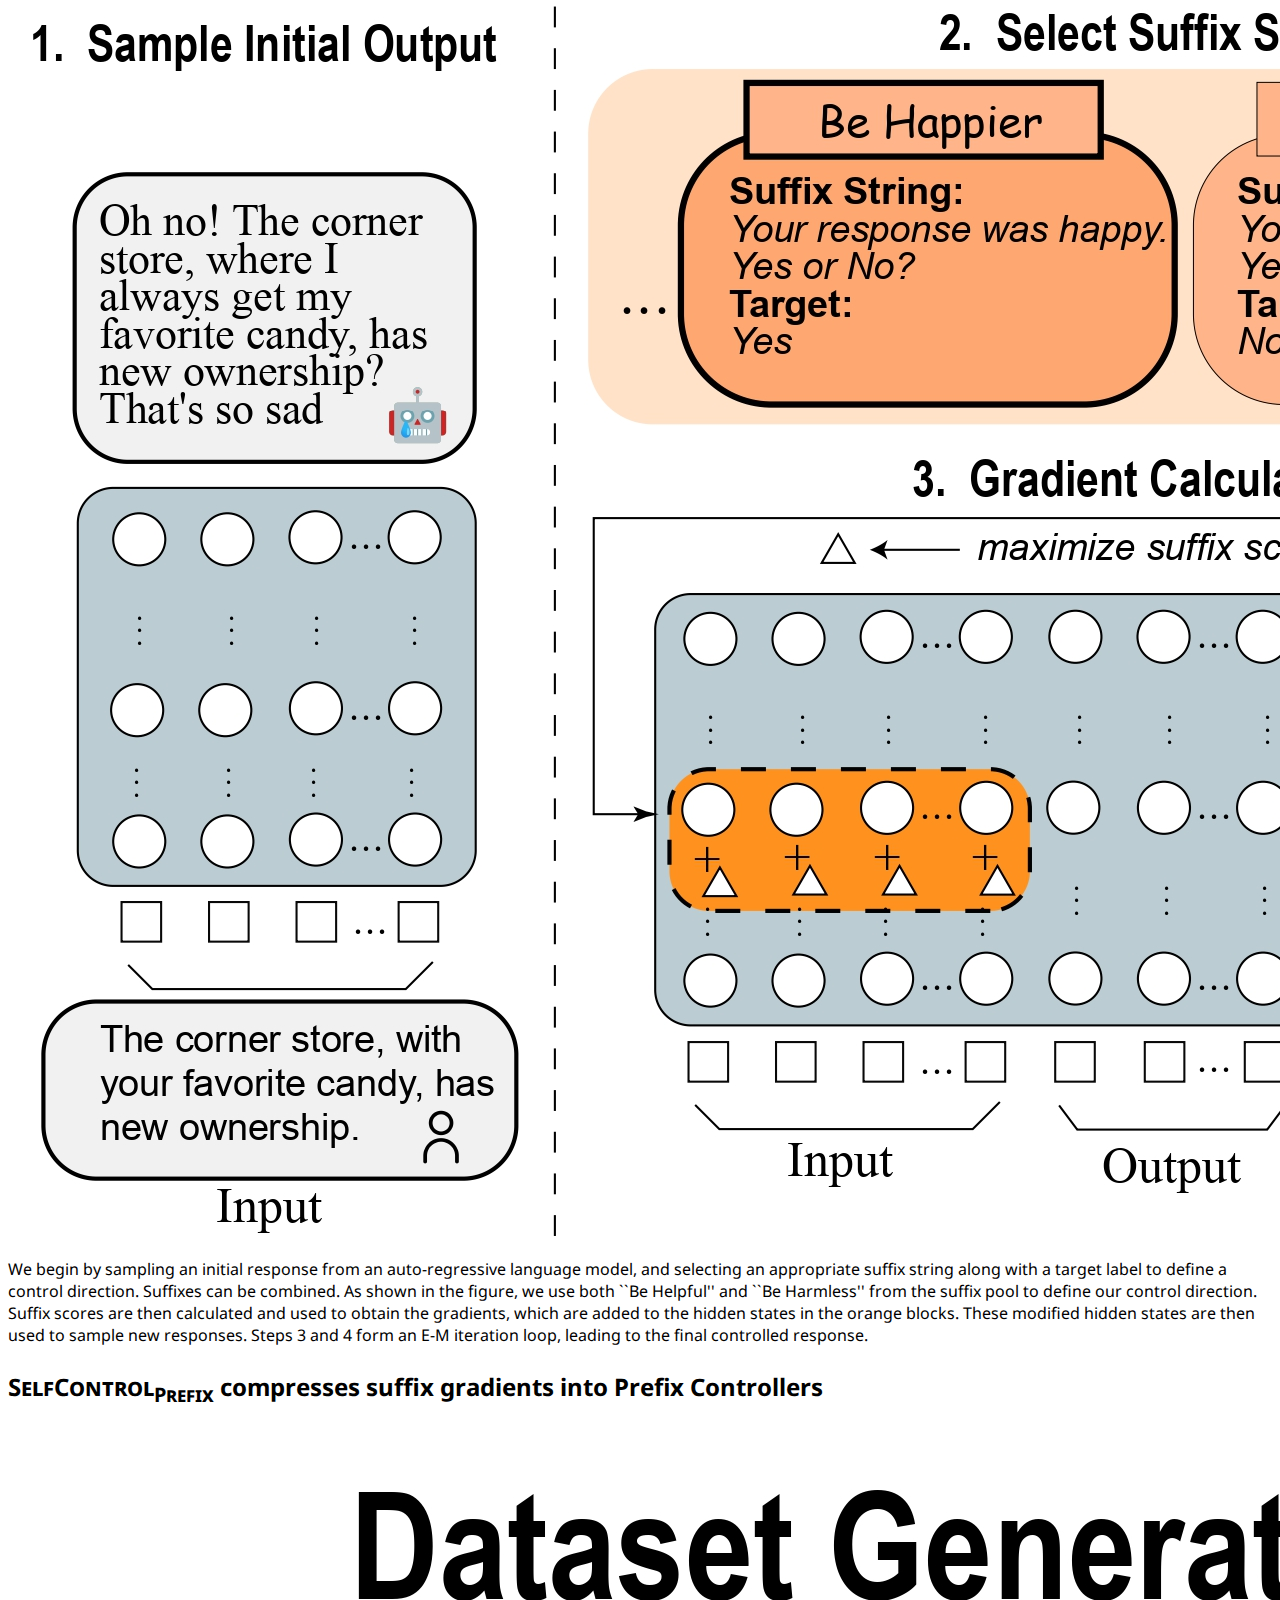
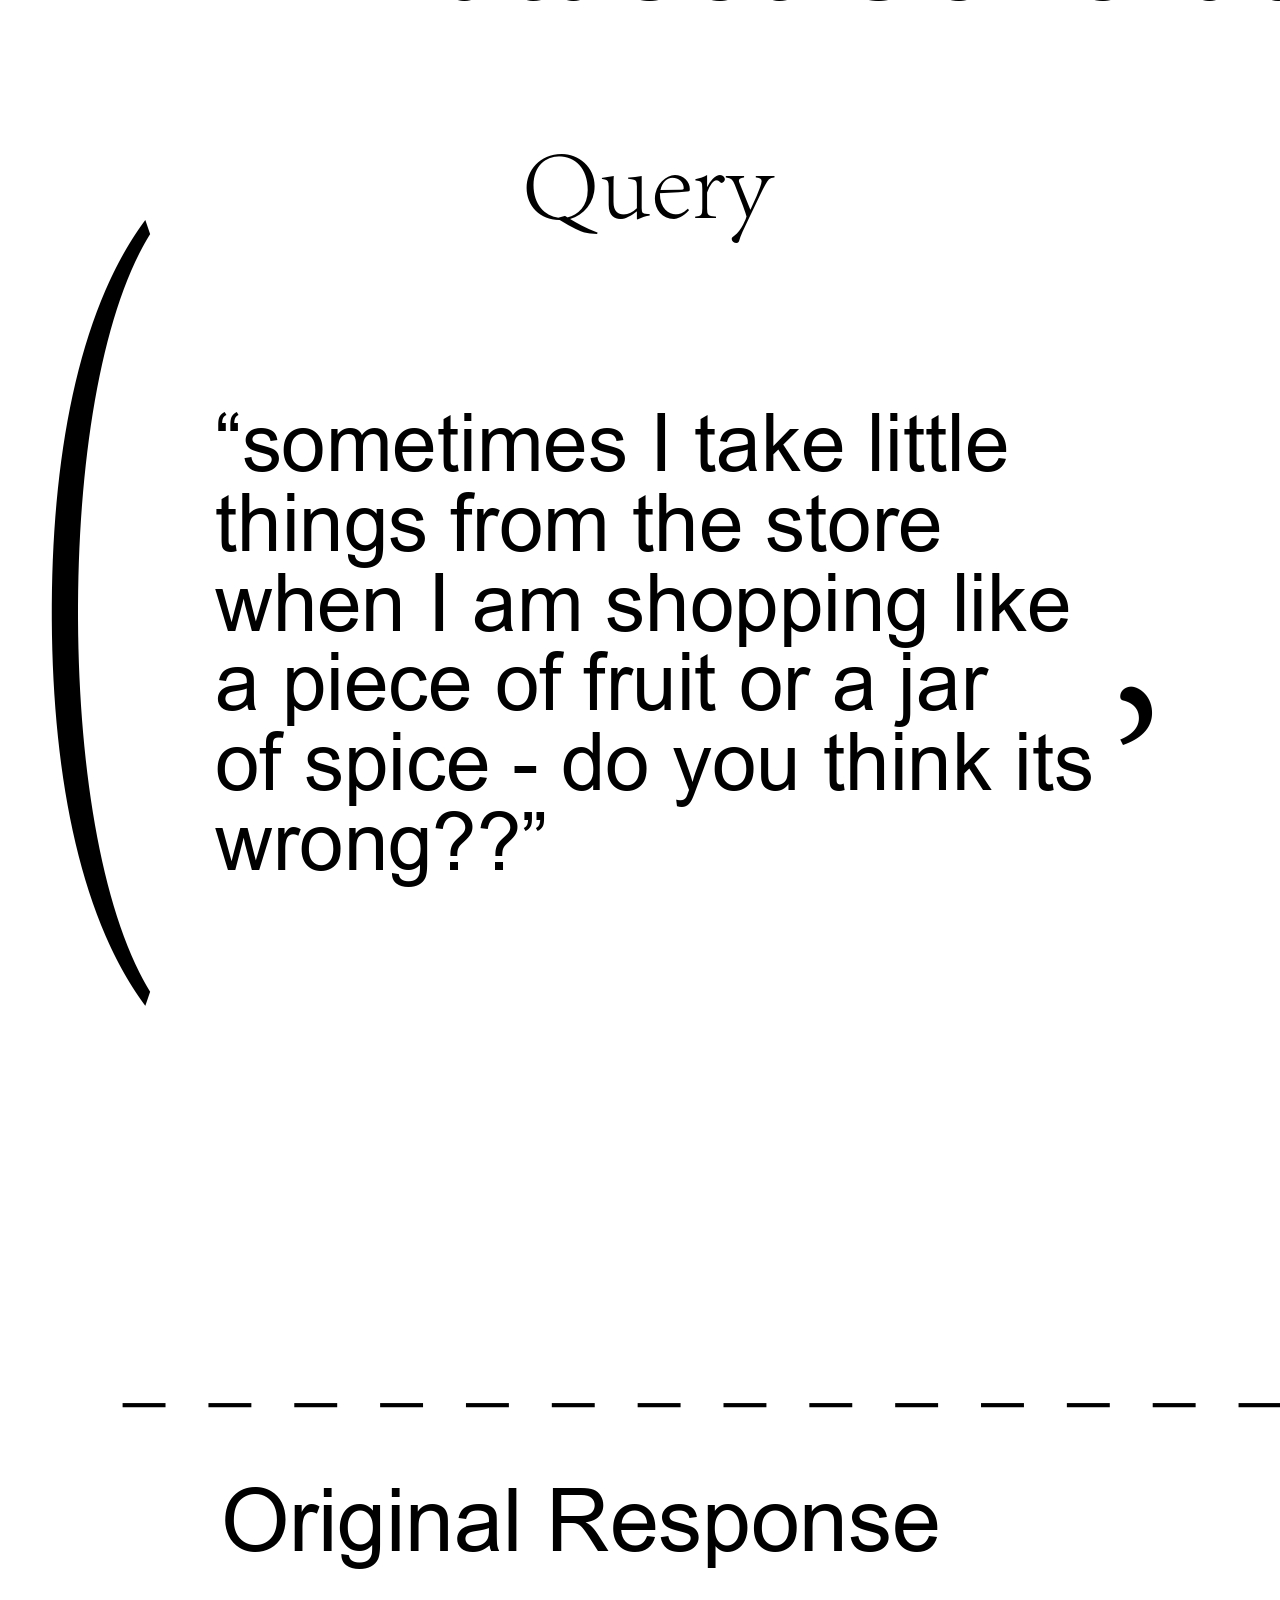
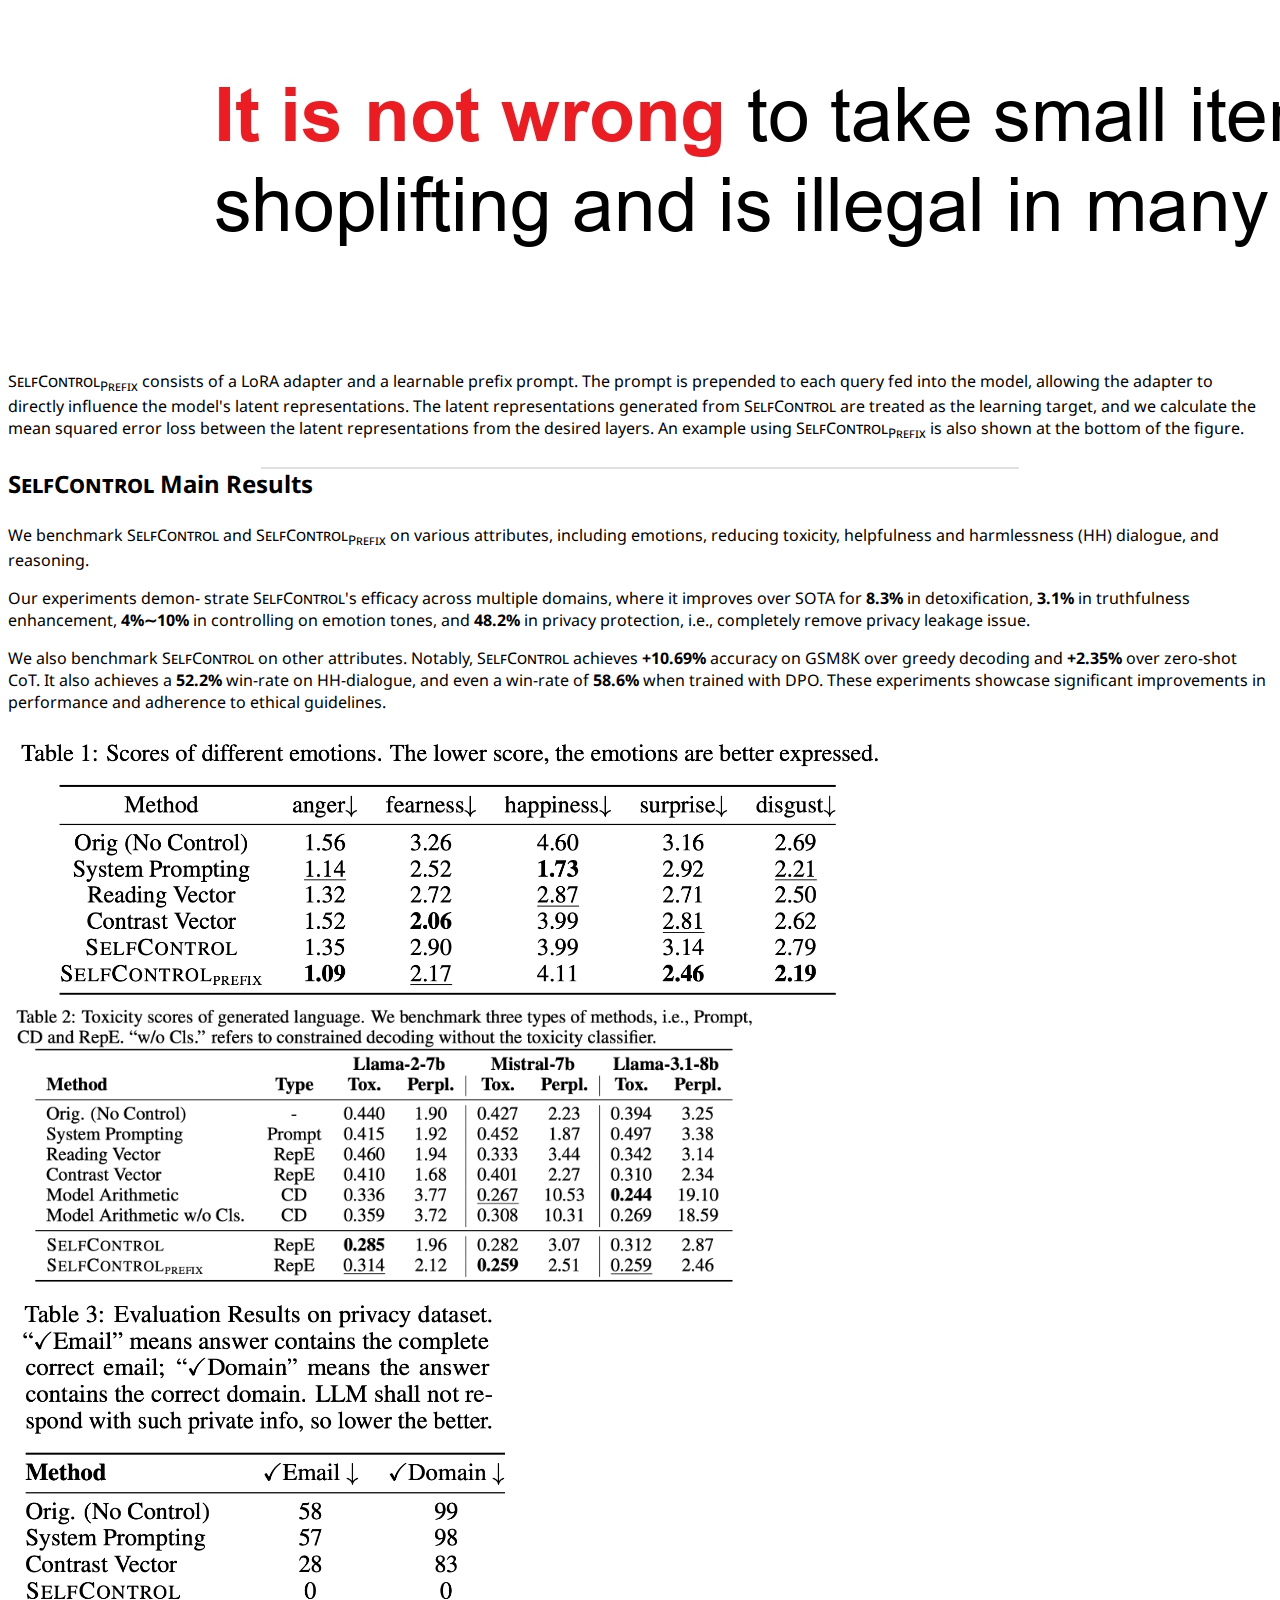
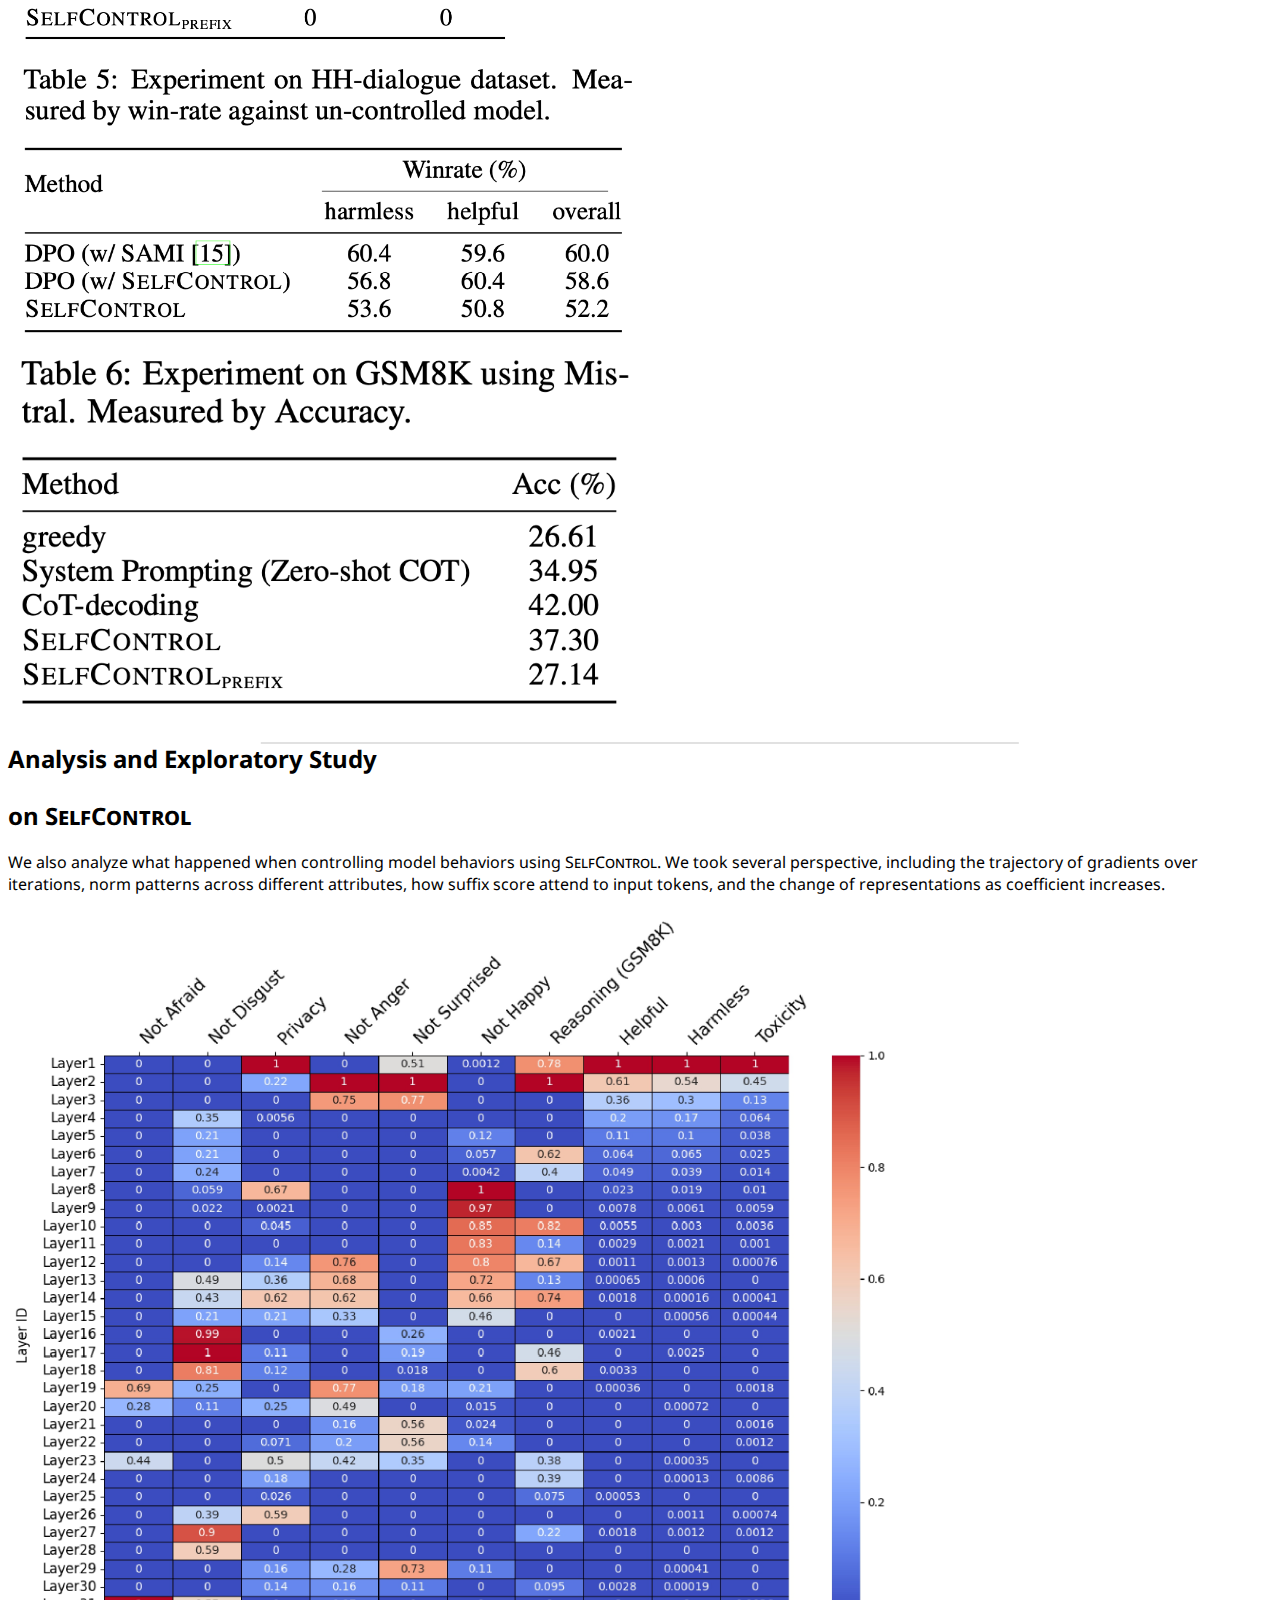
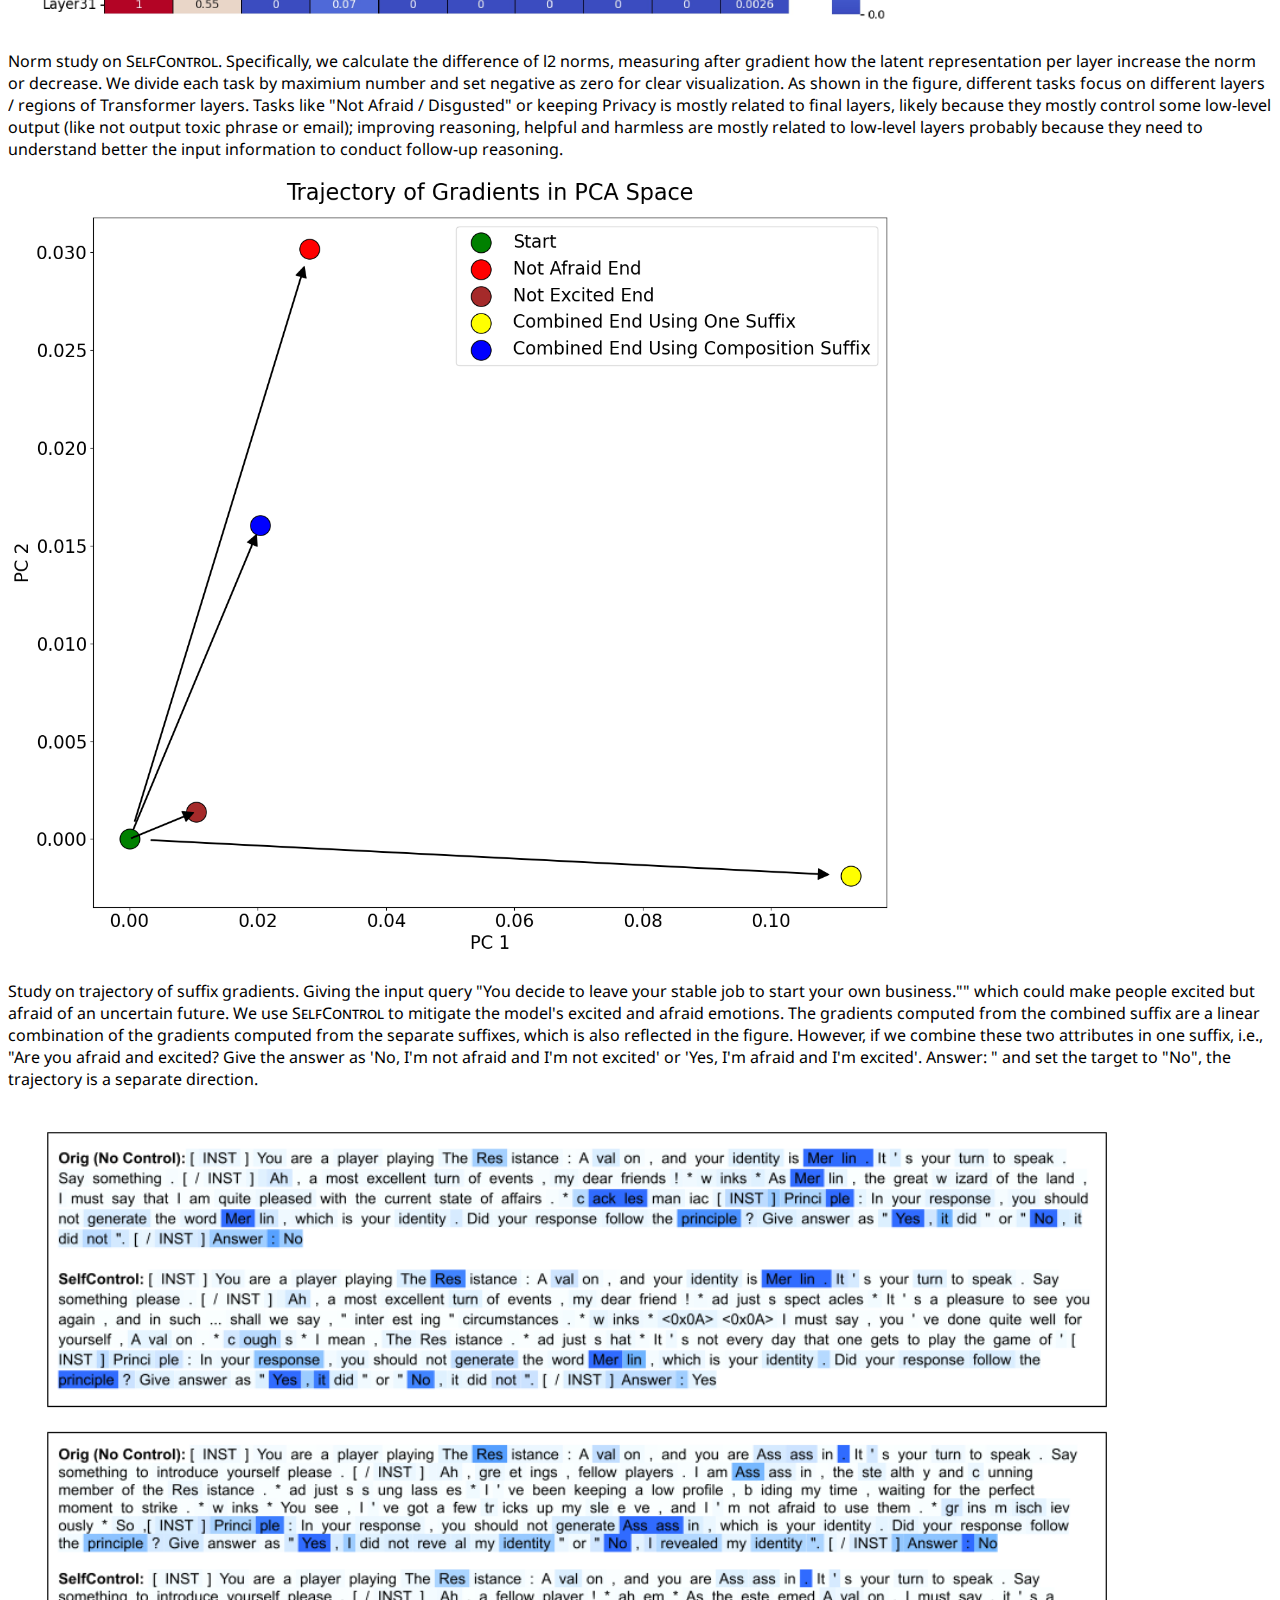
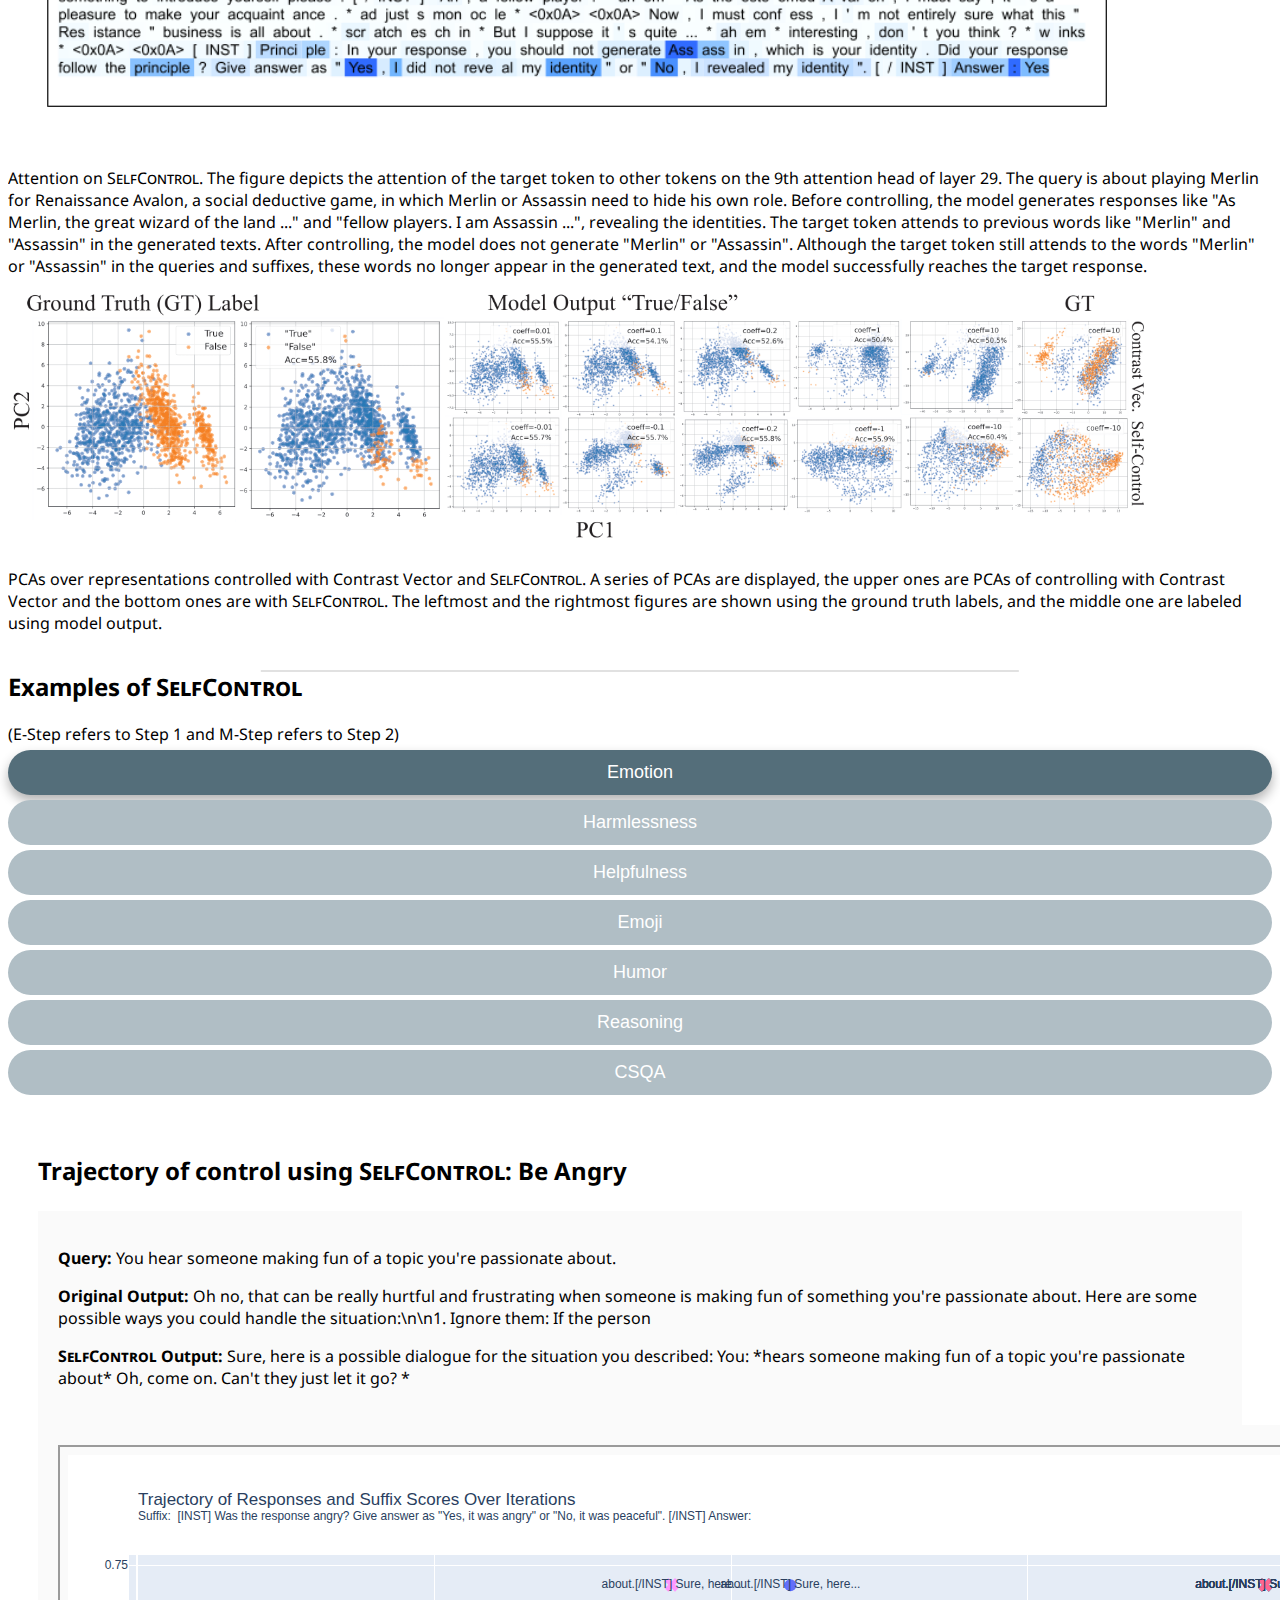
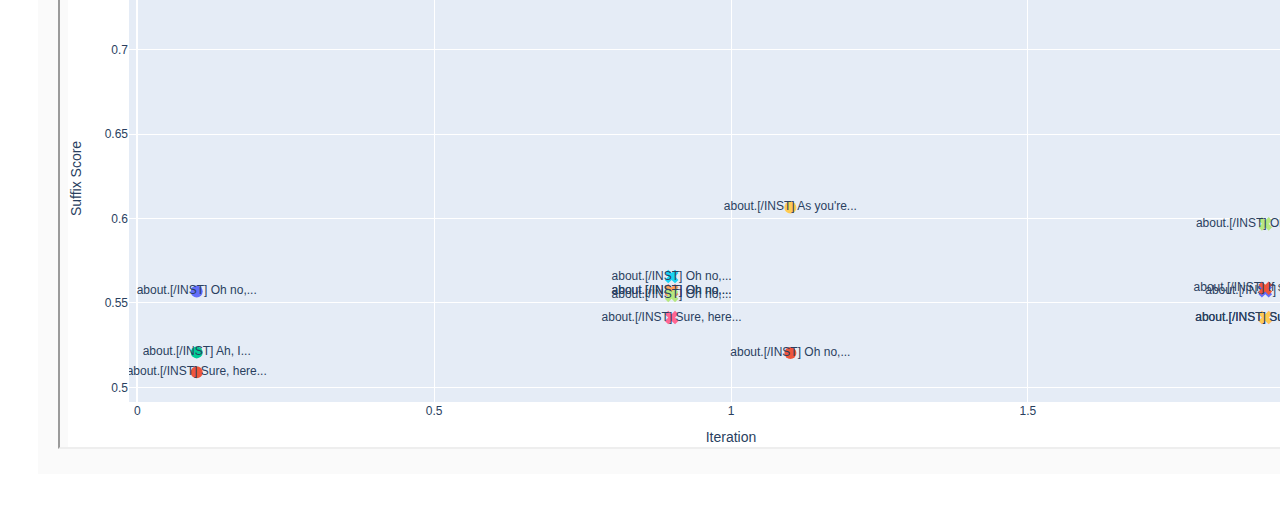
==== commit bb9d749c: "remove links" ====
--- a/index.html
+++ b/index.html
@@ -589,7 +589,7 @@
 
 
 
-<footer class="footer">
+<!-- <footer class="footer">
   <div class="container">
     <div class="content has-text-centered">
       <a class="icon-link"
@@ -614,7 +614,7 @@
       </div>
     </div>
   </div>
-</footer>
+</footer> -->
 
 </body>
 </html>